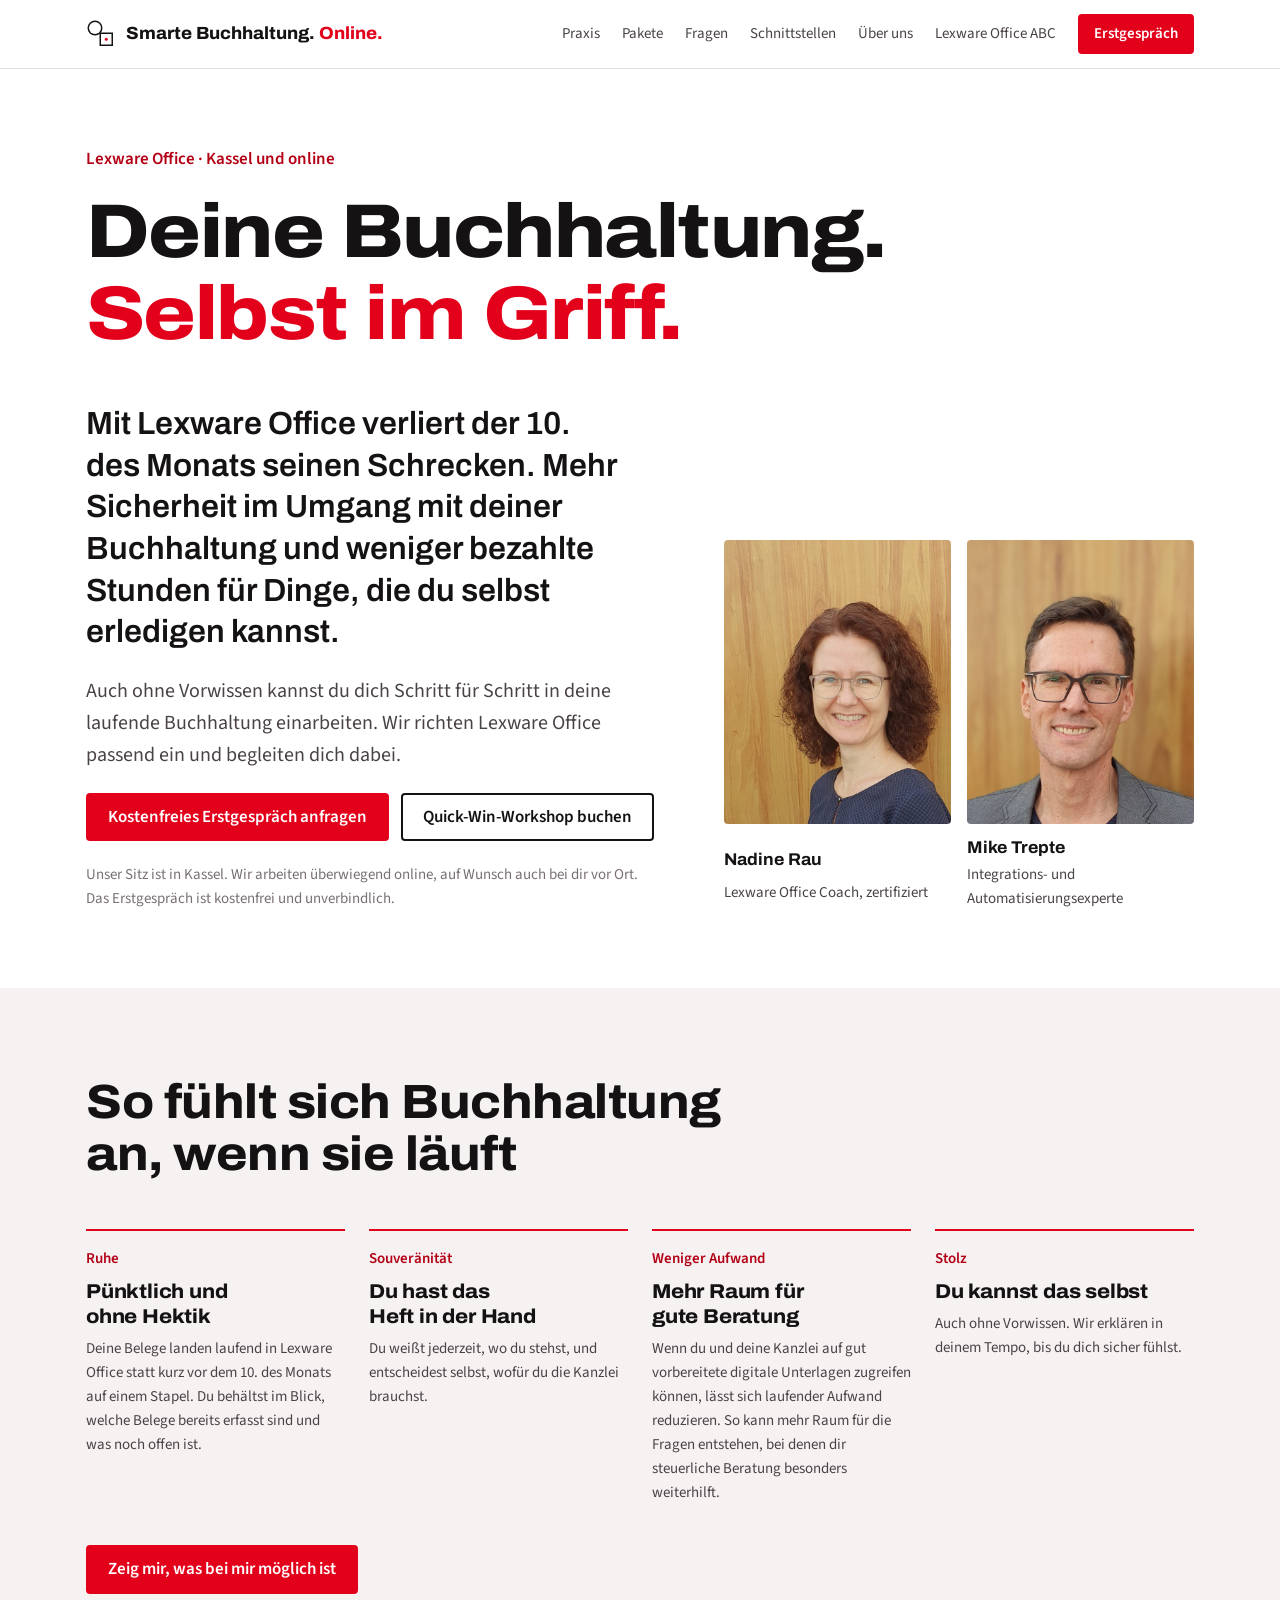
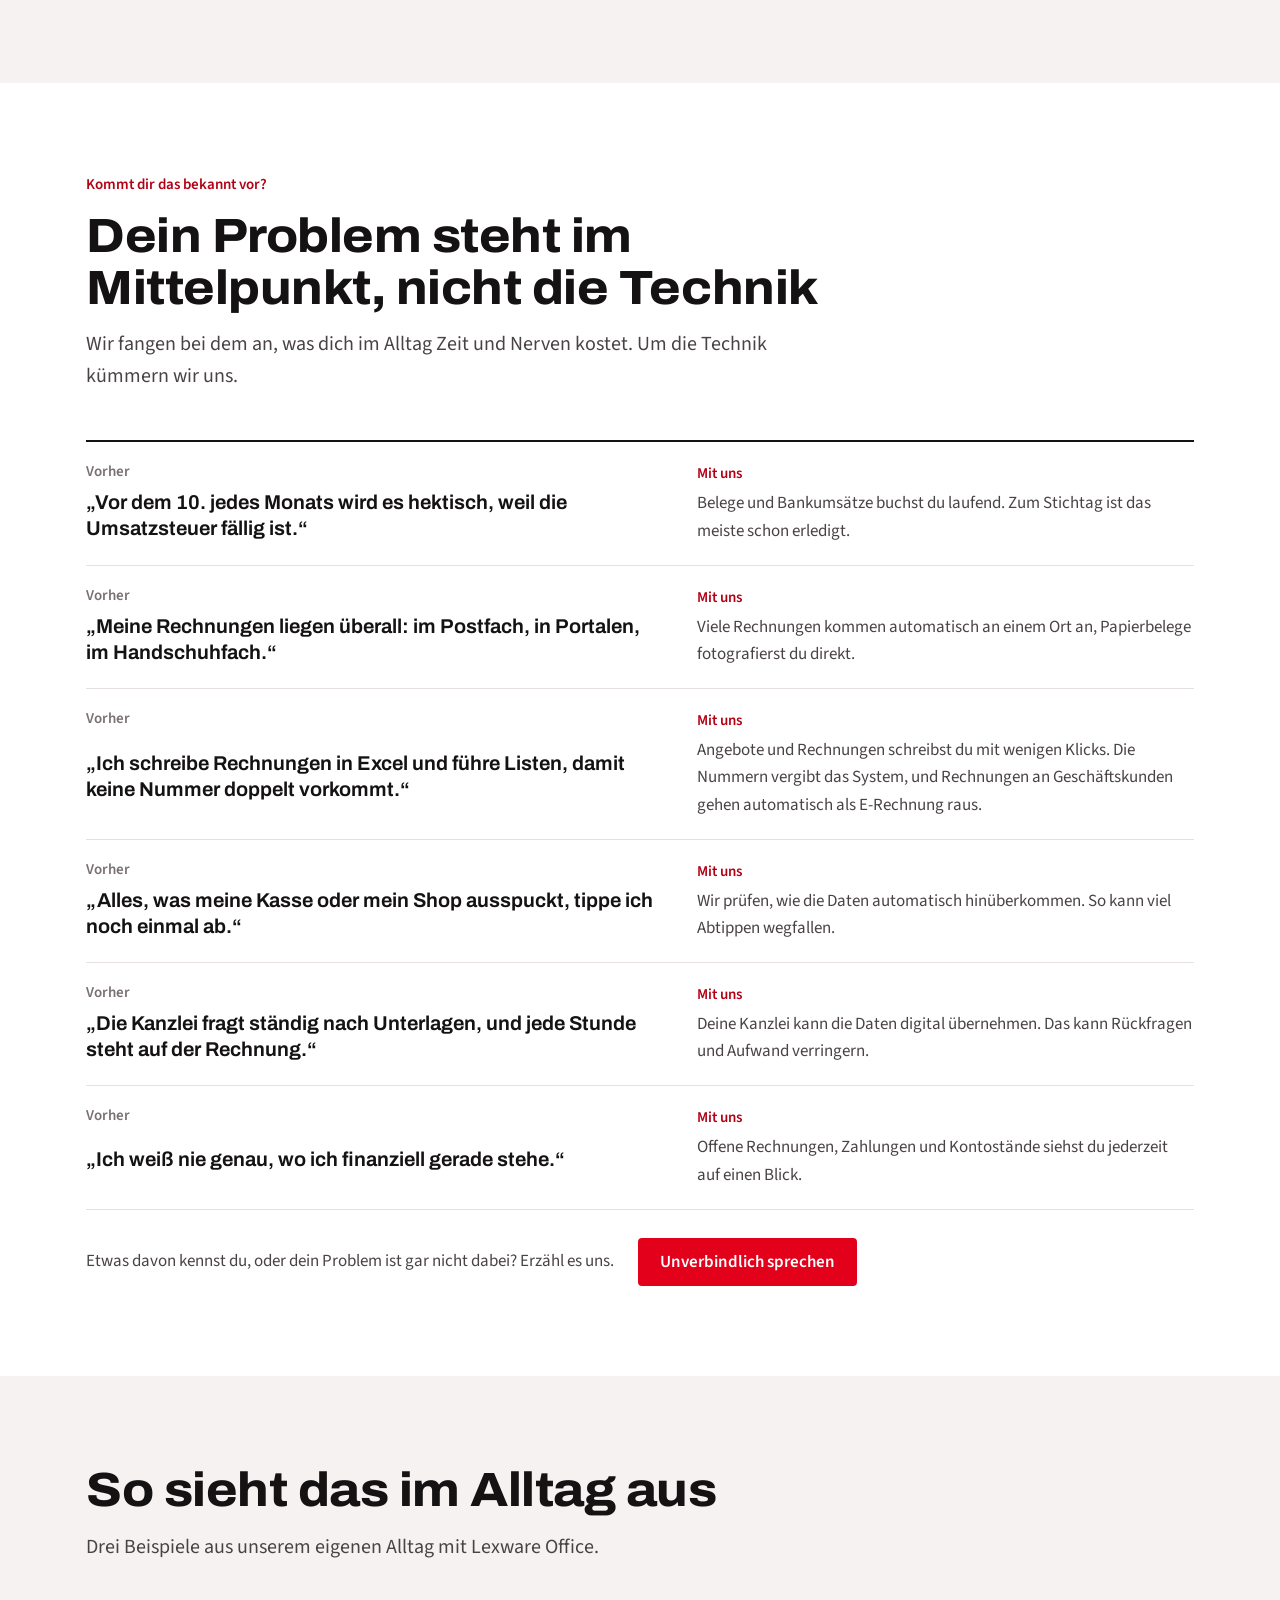
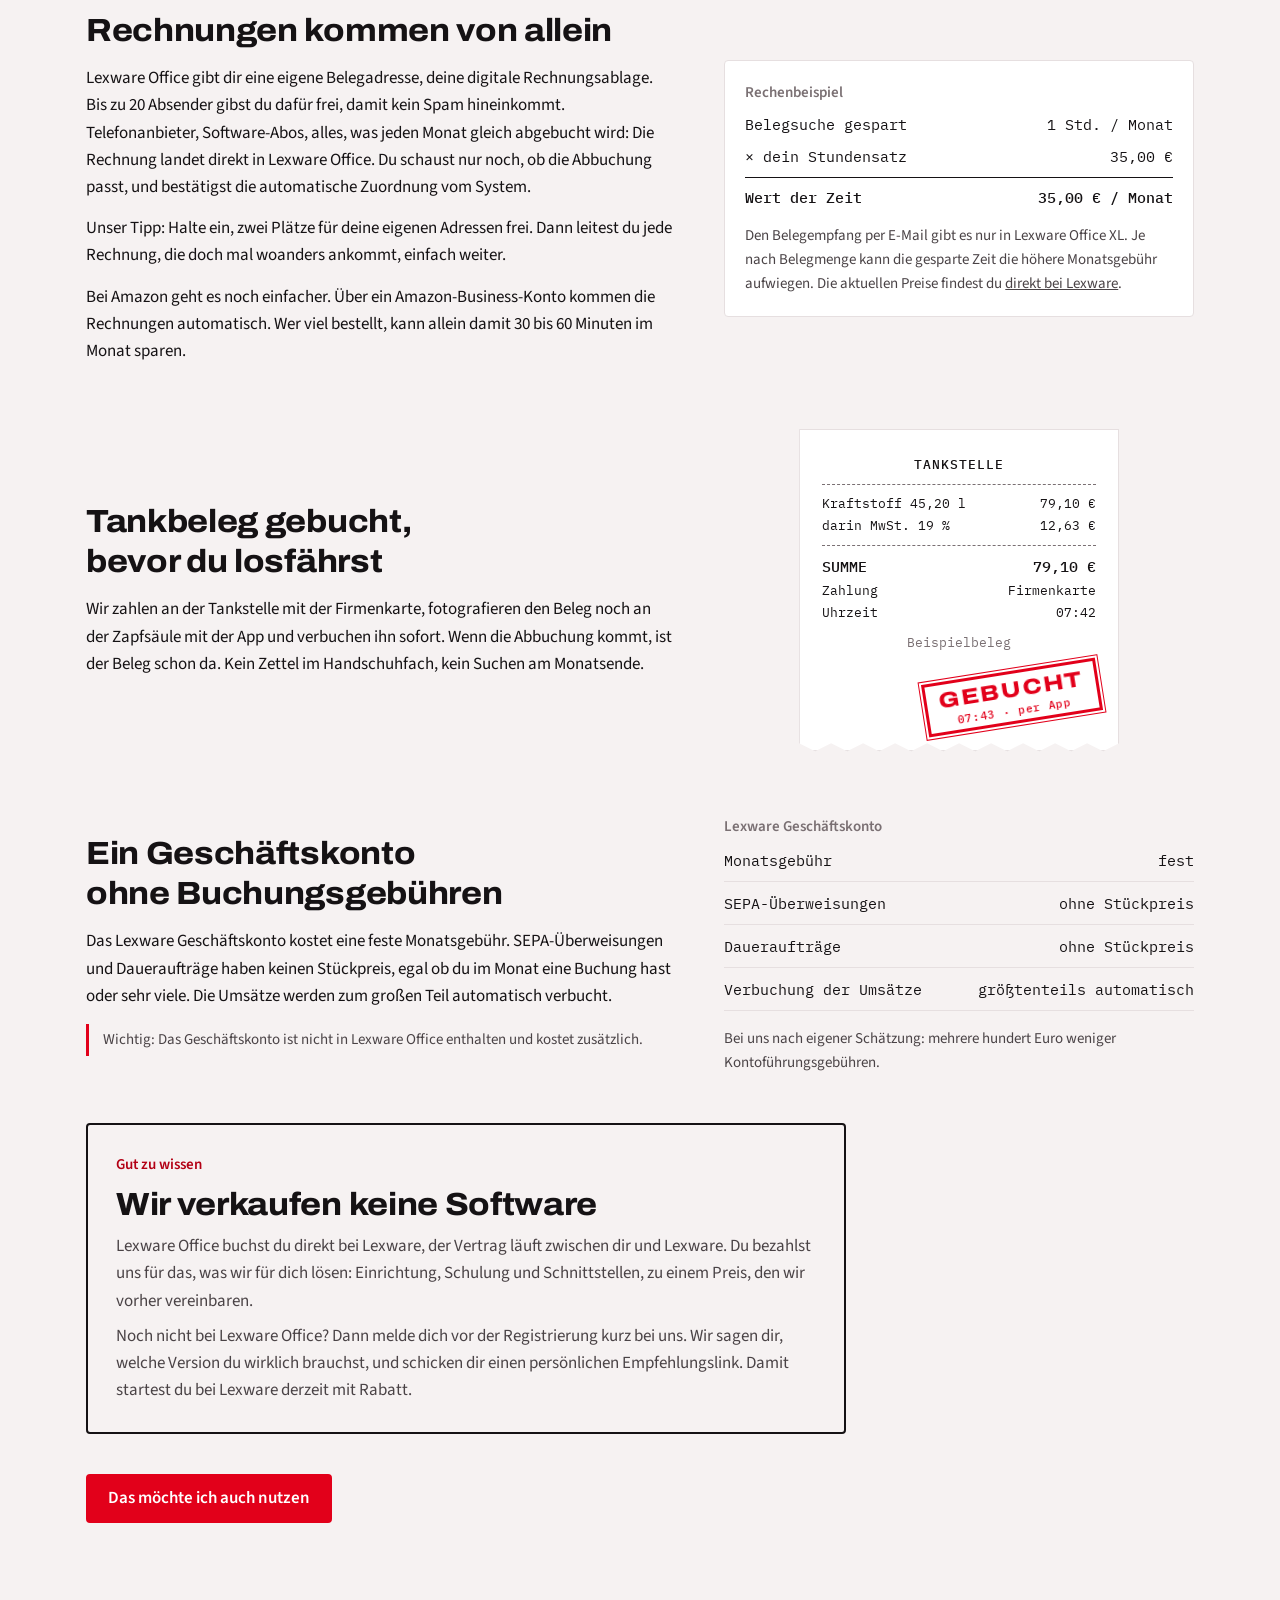
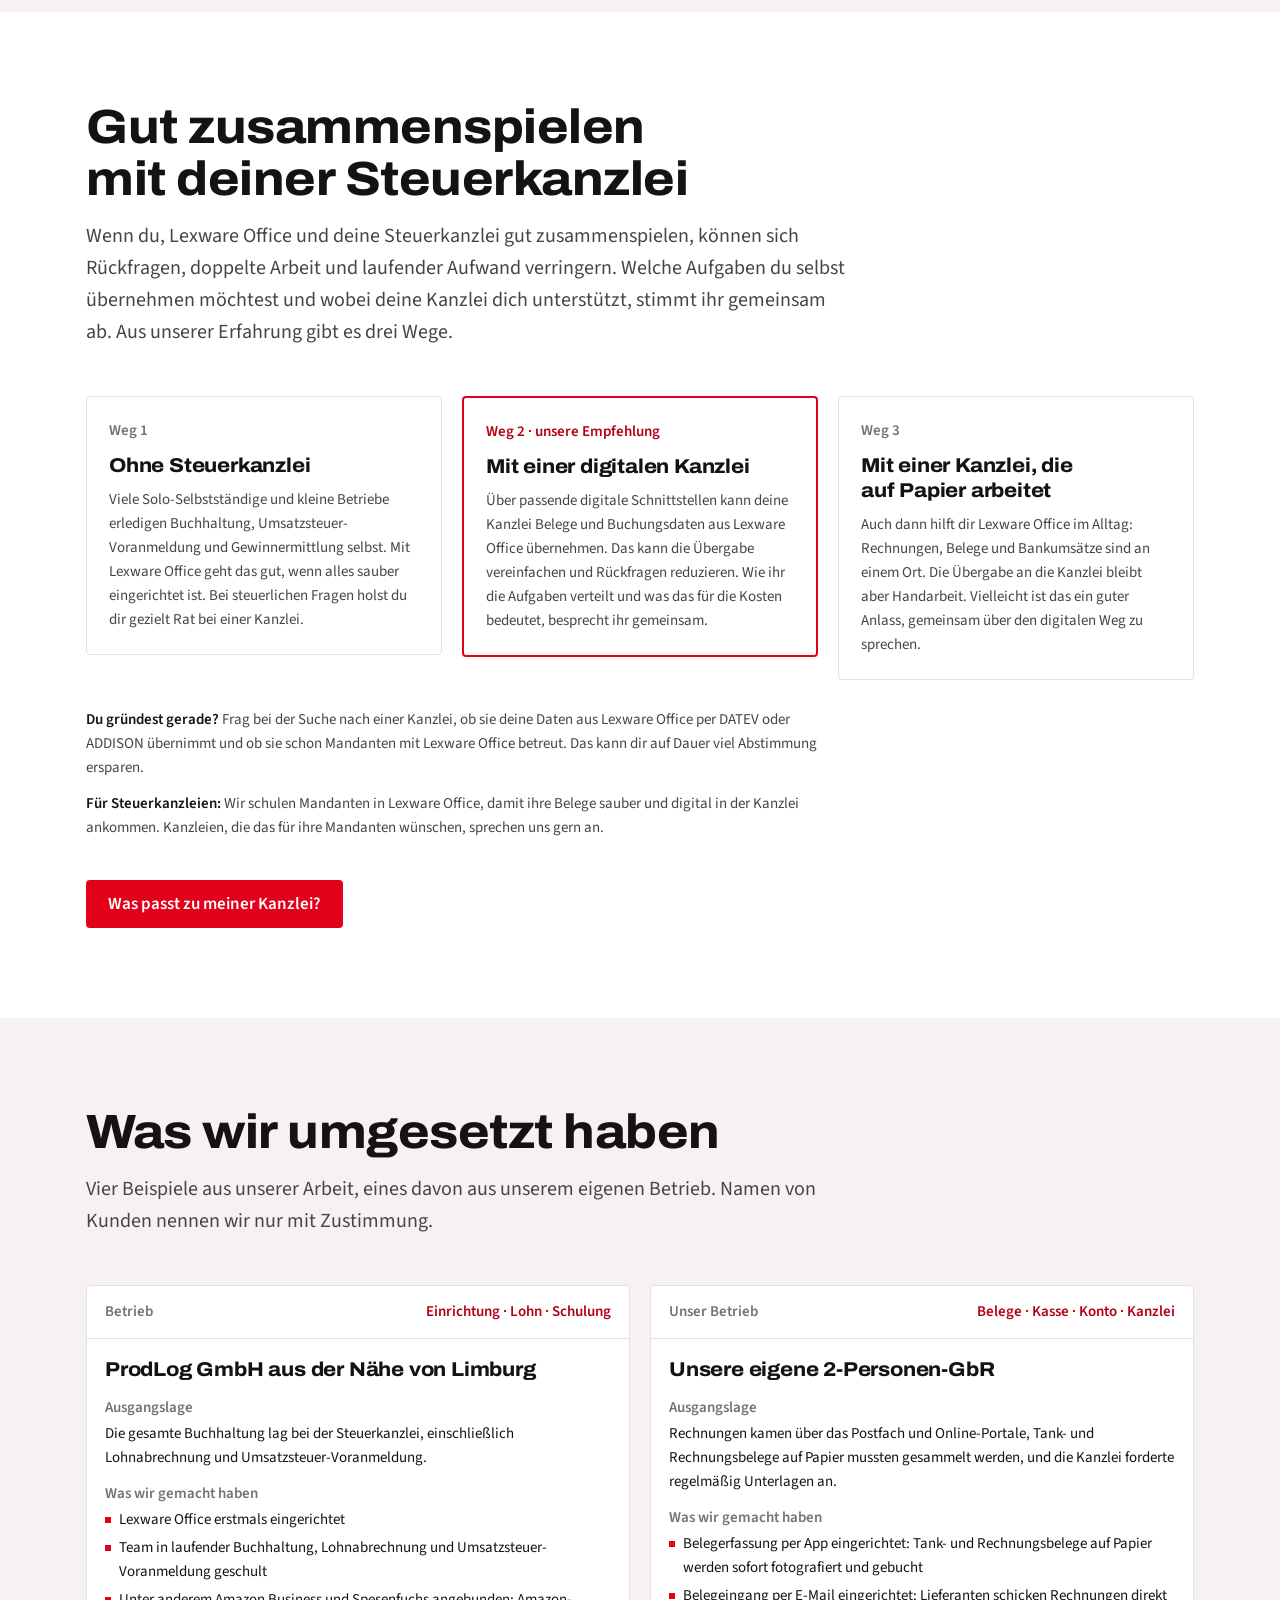
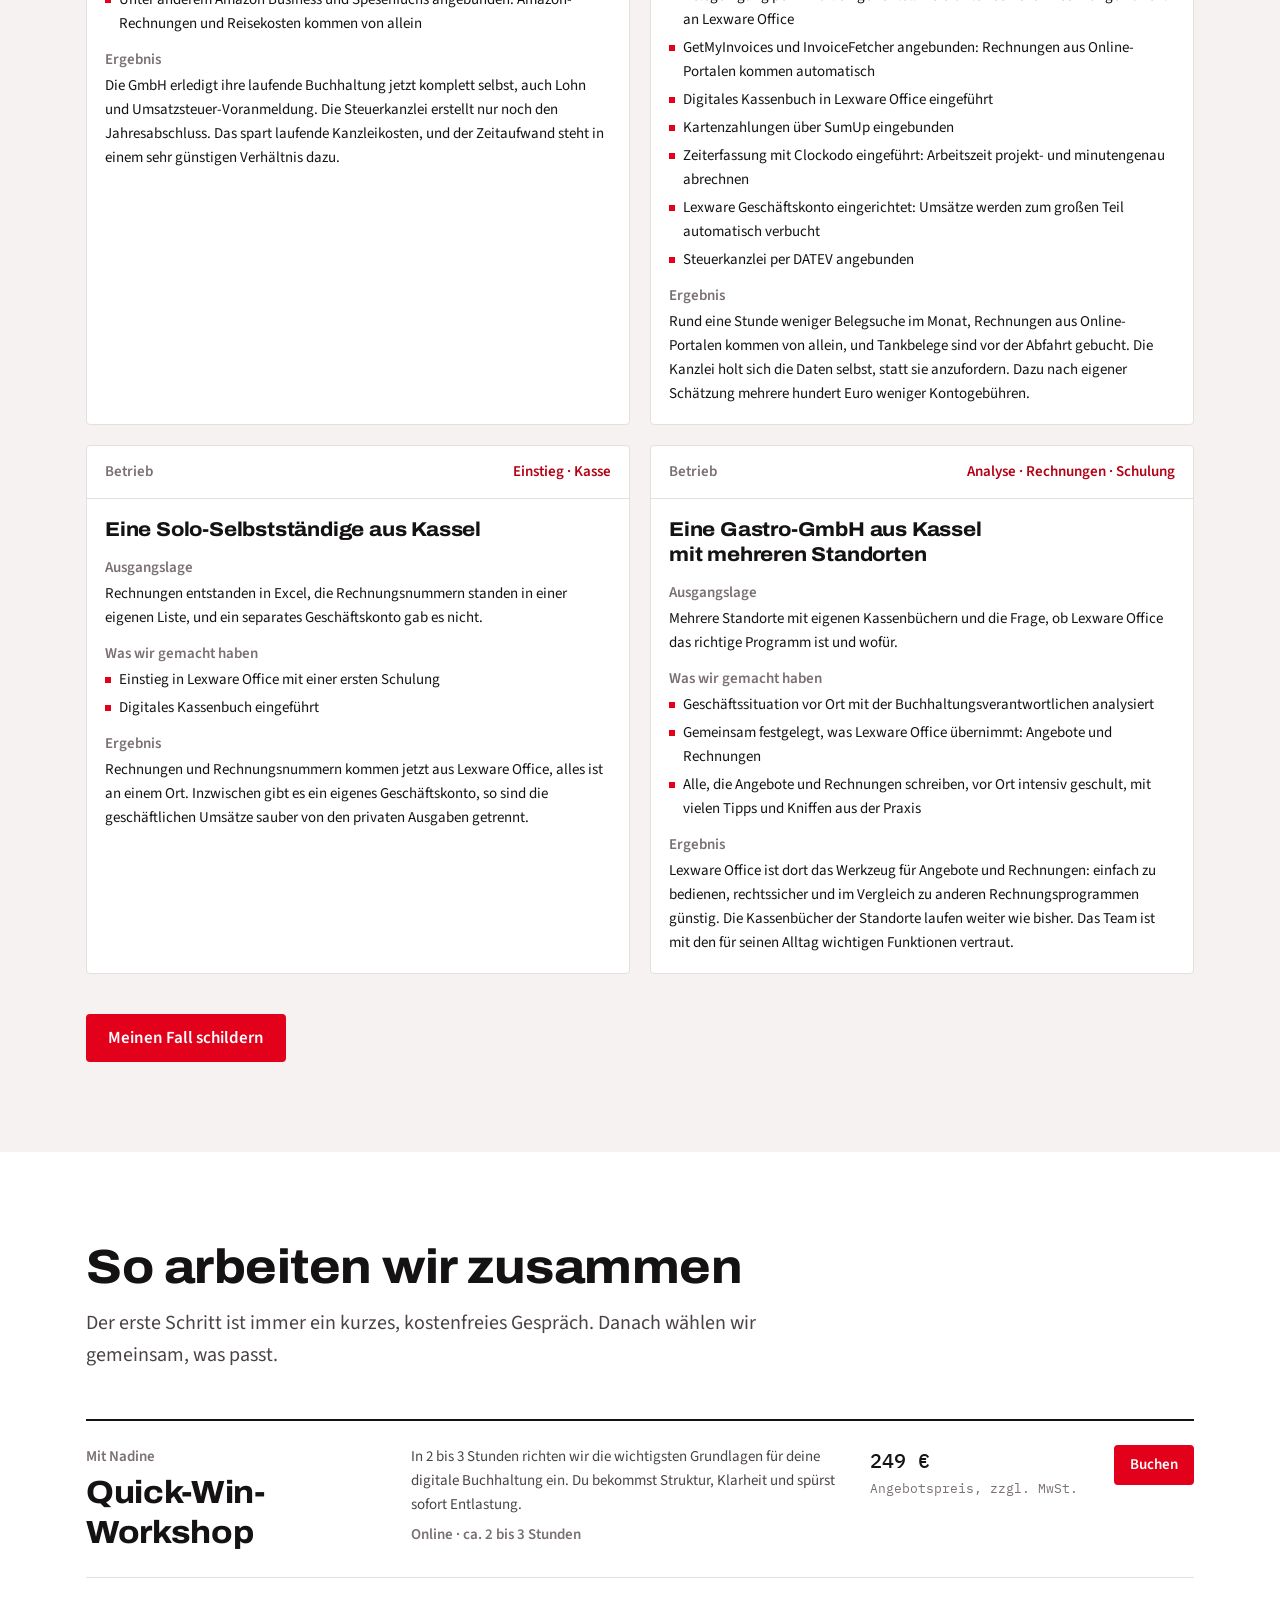
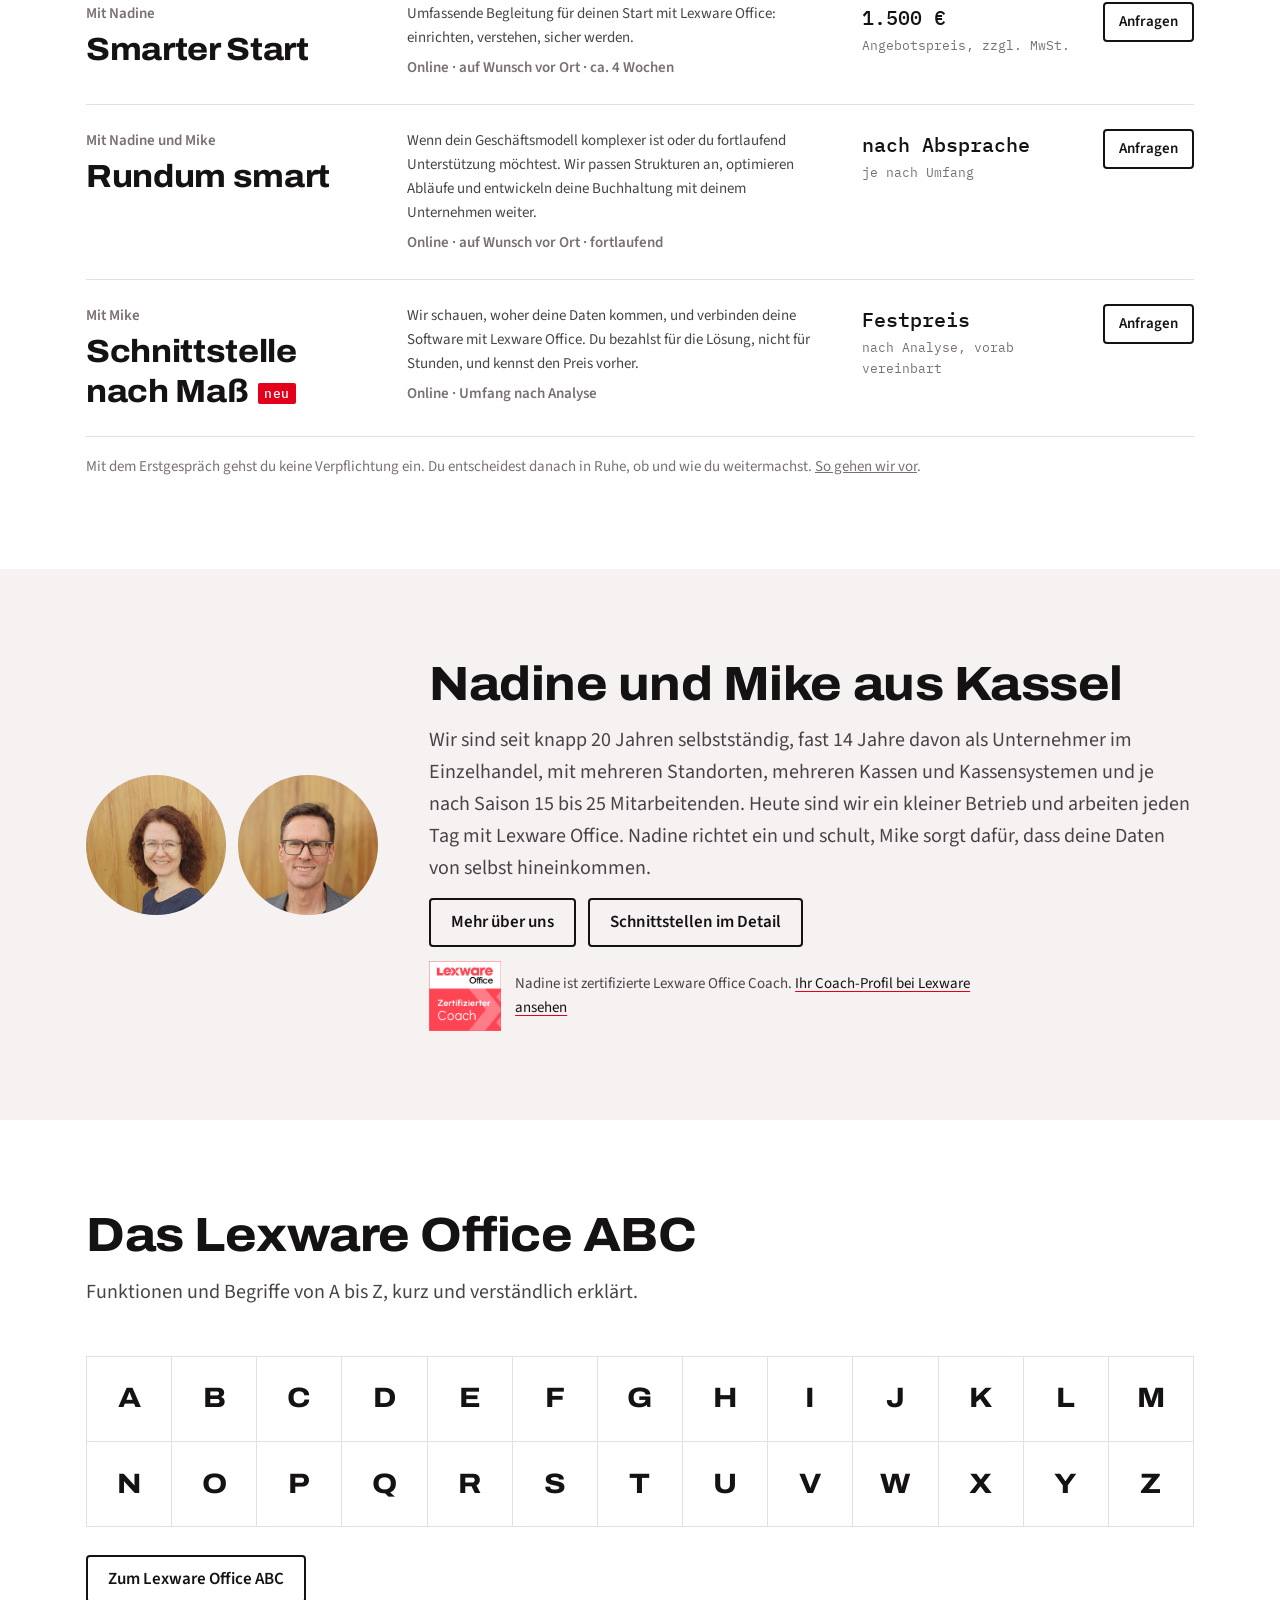
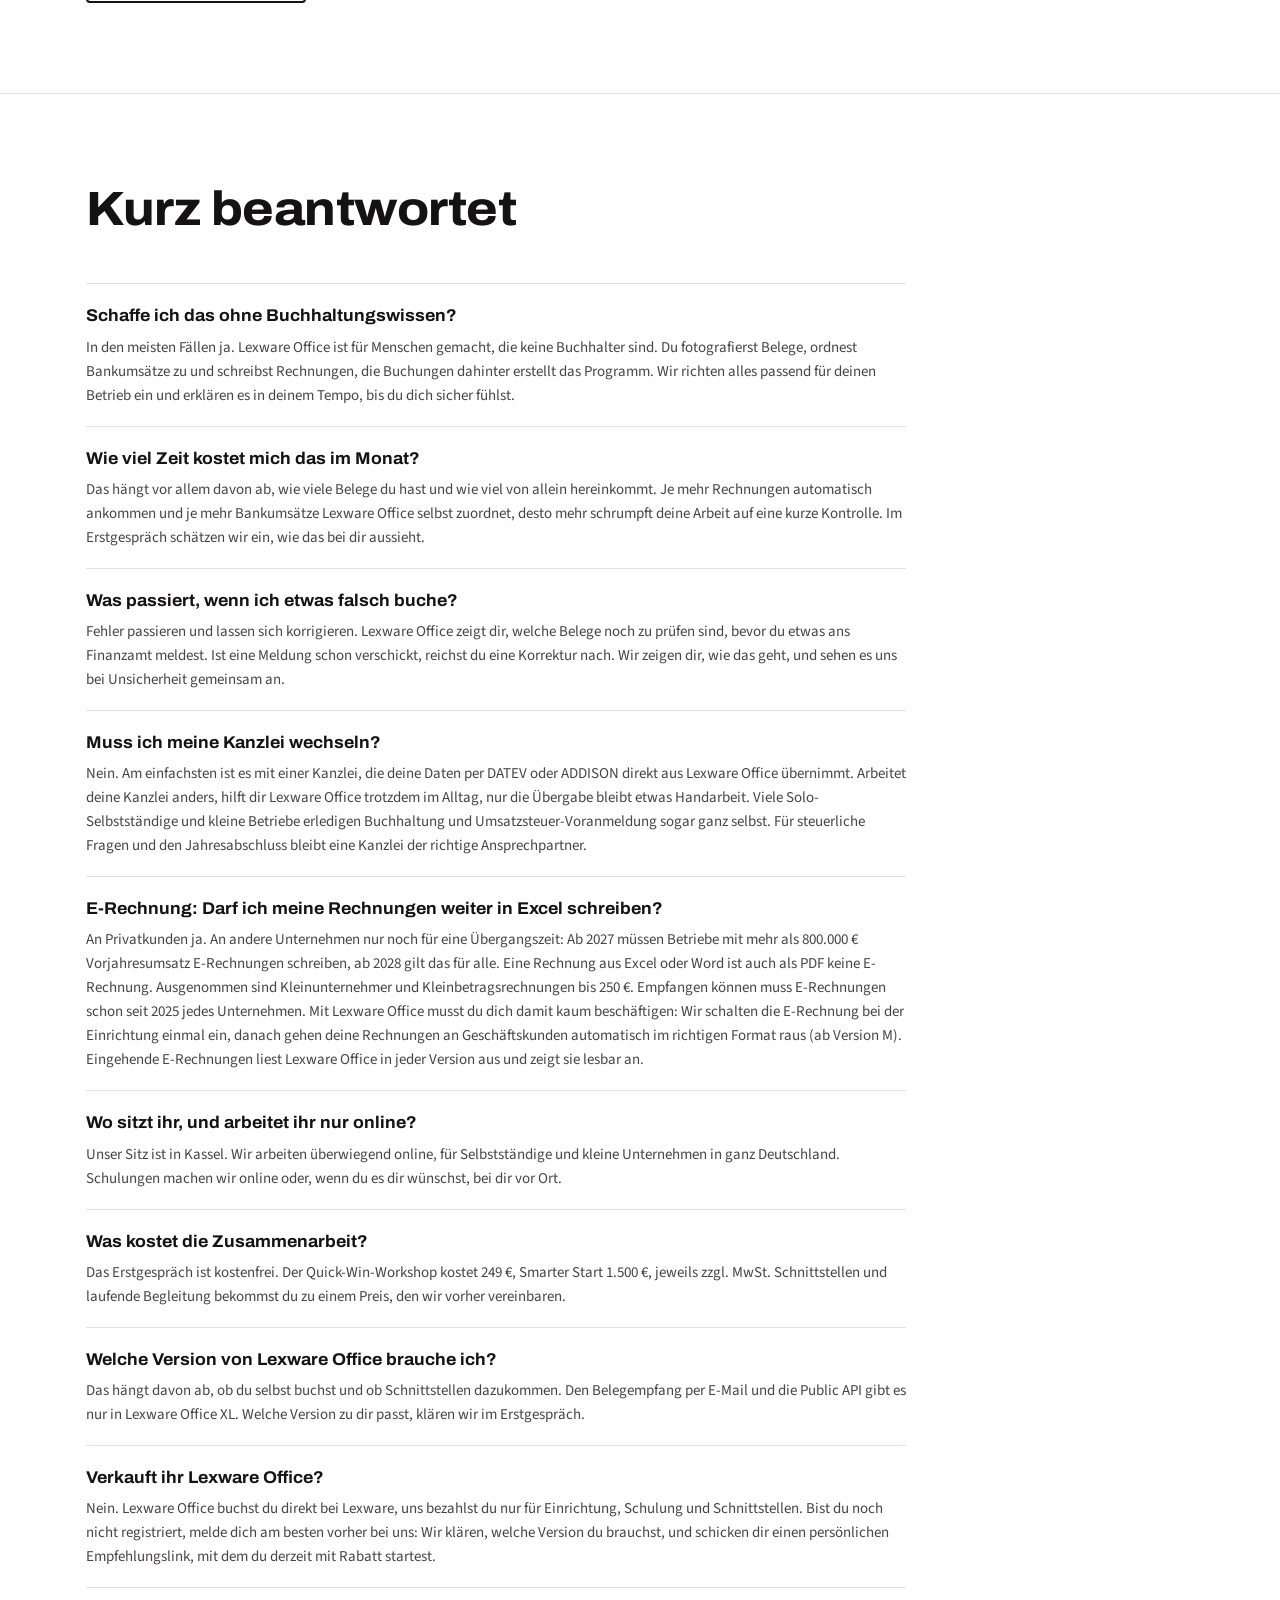
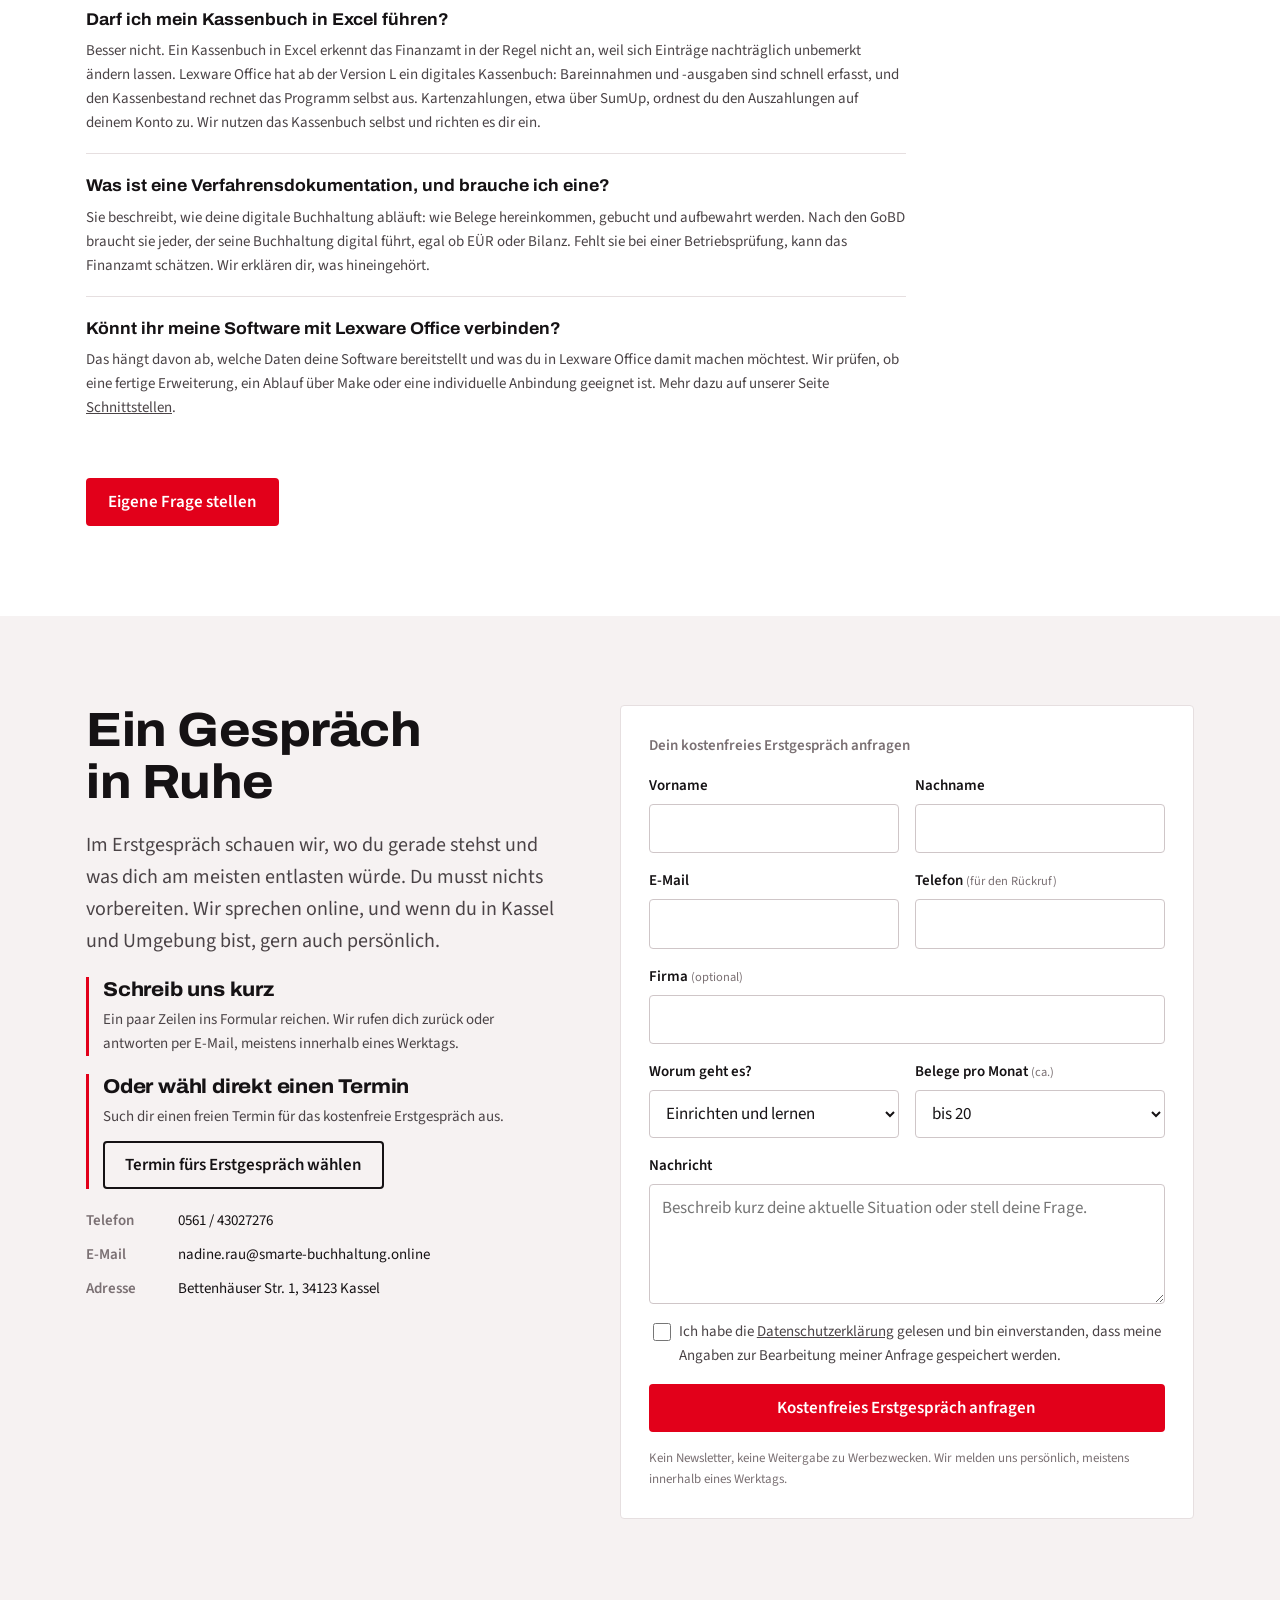
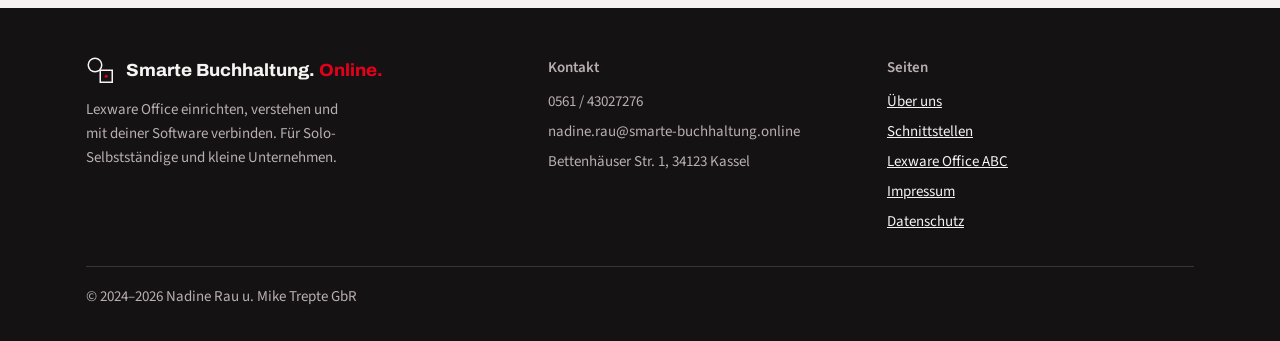
==== index.html @ e1f82466 "Ton sachlicher: Hotel-Laborfall entfernt, Kanzlei positiv, Schnittstellen offener, absolute Aussagen" ====
<!doctype html>
<html lang="de">
<head>
<meta charset="utf-8">
<meta name="viewport" content="width=device-width, initial-scale=1, viewport-fit=cover">
<title>Lexware Office einrichten lassen | Smarte Buchhaltung Kassel</title>
<meta name="claude:viewport-fit-sides" content="cover">
<meta name="description" content="Zertifizierte Lexware Office Coach aus Kassel: Wir richten Lexware Office für dich ein, schulen dich online oder vor Ort und verbinden deine Software. Kostenfreies Erstgespräch.">
<meta name="author" content="Nadine Rau und Mike Trepte">
<link rel="canonical" href="https://smarte-buchhaltung.online/">
<link rel="icon" type="image/svg+xml" href="favicon.svg">
<meta property="og:type" content="website">
<meta property="og:url" content="https://smarte-buchhaltung.online/">
<meta property="og:title" content="Lexware Office einrichten lassen | Smarte Buchhaltung Kassel">
<meta property="og:description" content="Zertifizierte Lexware Office Coach aus Kassel: Wir richten Lexware Office für dich ein, schulen dich online oder vor Ort und verbinden deine Software.">
<meta property="og:locale" content="de_DE">
<link rel="preload" href="fonts/archivo-latin-wdth-normal.woff2" as="font" type="font/woff2" crossorigin>
<link rel="stylesheet" href="css/site.css">
<script type="application/ld+json">
{
  "@context": "https://schema.org",
  "@type": "ProfessionalService",
  "@id": "https://smarte-buchhaltung.online/#business",
  "name": "Smarte Buchhaltung Online",
  "legalName": "Nadine Rau u. Mike Trepte GbR",
  "description": "Einrichtung, Schulung und Schnittstellen für Lexware Office. Für Solo-Selbstständige und kleine Unternehmen. Sitz in Kassel, Arbeit überwiegend online in ganz Deutschland, Schulungen auf Wunsch vor Ort.",
  "url": "https://smarte-buchhaltung.online/",
  "logo": "https://smarte-buchhaltung.online/favicon.svg",
  "image": "https://smarte-buchhaltung.online/img/nadine.jpg",
  "telephone": "+49-561-43027276",
  "email": "nadine.rau@smarte-buchhaltung.online",
  "address": {
    "@type": "PostalAddress",
    "streetAddress": "Bettenhäuser Str. 1",
    "postalCode": "34123",
    "addressLocality": "Kassel",
    "addressRegion": "Hessen",
    "addressCountry": "DE"
  },
  "geo": {
    "@type": "GeoCoordinates",
    "latitude": 51.3127,
    "longitude": 9.4797
  },
  "areaServed": [
    {
      "@type": "City",
      "name": "Kassel"
    },
    {
      "@type": "Country",
      "name": "Deutschland"
    }
  ],
  "availableLanguage": "de",
  "knowsAbout": [
    "Lexware Office",
    "Lexware Office Einrichtung",
    "Lexware Office Schulung",
    "Lexware Public API",
    "make.com",
    "Boost.space",
    "DATEV-Schnittstelle",
    "ADDISON",
    "GoBD",
    "Verfahrensdokumentation",
    "Umsatzsteuer-Voranmeldung",
    "Lohnabrechnung",
    "E-Rechnung",
    "GetMyInvoices",
    "Clockodo",
    "Amazon Business"
  ],
  "founder": [
    {
      "@type": "Person",
      "name": "Nadine Rau",
      "jobTitle": "Lexware Office Coach (zertifiziert)",
      "hasCredential": {
        "@type": "EducationalOccupationalCredential",
        "name": "Zertifizierter Coach für Lexware Office",
        "recognizedBy": { "@type": "Organization", "name": "Lexware", "url": "https://www.lexware.de/" }
      },
      "sameAs": ["https://coaches.lexware.de/coach/nadine-rau/"],
      "image": "https://smarte-buchhaltung.online/img/nadine.jpg"
    },
    {
      "@type": "Person",
      "name": "Mike Trepte",
      "jobTitle": "Integrations- und Automatisierungsexperte",
      "image": "https://smarte-buchhaltung.online/img/mike.jpg"
    }
  ],
  "hasOfferCatalog": {
    "@type": "OfferCatalog",
    "name": "Leistungen rund um Lexware Office",
    "itemListElement": [
      {
        "@type": "Offer",
        "name": "Quick-Win-Workshop",
        "description": "In 2 bis 3 Stunden die wichtigsten Grundlagen in Lexware Office einrichten. Online.",
        "priceSpecification": {
          "@type": "PriceSpecification",
          "price": "249",
          "priceCurrency": "EUR",
          "valueAddedTaxIncluded": false
        }
      },
      {
        "@type": "Offer",
        "name": "Smarter Start",
        "description": "Begleitung beim Start mit Lexware Office, ca. 4 Wochen, online mit begleitender Betreuung, auf Wunsch vor Ort.",
        "priceSpecification": {
          "@type": "PriceSpecification",
          "price": "1500",
          "priceCurrency": "EUR",
          "valueAddedTaxIncluded": false
        }
      },
      {
        "@type": "Offer",
        "name": "Rundum smart",
        "description": "Individuelle, laufende Begleitung für komplexere Geschäftsmodelle."
      },
      {
        "@type": "Offer",
        "name": "Schnittstelle nach Maß",
        "description": "Anbindung eigener Software an Lexware Office über Erweiterungen, make.com oder die Public API. Festpreis nach Analyse."
      }
    ]
  }
}
</script>
<script type="application/ld+json">
{
  "@context": "https://schema.org",
  "@type": "FAQPage",
  "mainEntity": [
    {
      "@type": "Question",
      "name": "Schaffe ich das ohne Buchhaltungswissen?",
      "acceptedAnswer": {
        "@type": "Answer",
        "text": "In den meisten Fällen ja. Lexware Office ist für Menschen gemacht, die keine Buchhalter sind. Du fotografierst Belege, ordnest Bankumsätze zu und schreibst Rechnungen, die Buchungen dahinter erstellt das Programm. Wir richten alles passend für deinen Betrieb ein und erklären es in deinem Tempo, bis du dich sicher fühlst."
      }
    },
    {
      "@type": "Question",
      "name": "Wie viel Zeit kostet mich das im Monat?",
      "acceptedAnswer": {
        "@type": "Answer",
        "text": "Das hängt vor allem davon ab, wie viele Belege du hast und wie viel von allein hereinkommt. Je mehr Rechnungen automatisch ankommen und je mehr Bankumsätze Lexware Office selbst zuordnet, desto mehr schrumpft deine Arbeit auf eine kurze Kontrolle. Im Erstgespräch schätzen wir ein, wie das bei dir aussieht."
      }
    },
    {
      "@type": "Question",
      "name": "Was passiert, wenn ich etwas falsch buche?",
      "acceptedAnswer": {
        "@type": "Answer",
        "text": "Fehler passieren und lassen sich korrigieren. Lexware Office zeigt dir, welche Belege noch zu prüfen sind, bevor du etwas ans Finanzamt meldest. Ist eine Meldung schon verschickt, reichst du eine Korrektur nach. Wir zeigen dir, wie das geht, und sehen es uns bei Unsicherheit gemeinsam an."
      }
    },
    {
      "@type": "Question",
      "name": "Muss ich meine Kanzlei wechseln?",
      "acceptedAnswer": {
        "@type": "Answer",
        "text": "Nein. Am einfachsten ist es mit einer Kanzlei, die deine Daten per DATEV oder ADDISON direkt aus Lexware Office übernimmt. Arbeitet deine Kanzlei anders, hilft dir Lexware Office trotzdem im Alltag, nur die Übergabe bleibt etwas Handarbeit. Viele Solo-Selbstständige und kleine Betriebe erledigen Buchhaltung und Umsatzsteuer-Voranmeldung sogar ganz selbst. Für steuerliche Fragen und den Jahresabschluss bleibt eine Kanzlei der richtige Ansprechpartner."
      }
    },
    {
      "@type": "Question",
      "name": "E-Rechnung: Darf ich meine Rechnungen weiter in Excel schreiben?",
      "acceptedAnswer": {
        "@type": "Answer",
        "text": "An Privatkunden ja. An andere Unternehmen nur noch für eine Übergangszeit: Ab 2027 müssen Betriebe mit mehr als 800.000 € Vorjahresumsatz E-Rechnungen schreiben, ab 2028 gilt das für alle. Eine Rechnung aus Excel oder Word ist auch als PDF keine E-Rechnung. Ausgenommen sind Kleinunternehmer und Kleinbetragsrechnungen bis 250 €. Empfangen können muss E-Rechnungen schon seit 2025 jedes Unternehmen. Mit Lexware Office musst du dich damit kaum beschäftigen: Wir schalten die E-Rechnung bei der Einrichtung einmal ein, danach gehen deine Rechnungen an Geschäftskunden automatisch im richtigen Format raus (ab Version M). Eingehende E-Rechnungen liest Lexware Office in jeder Version aus und zeigt sie lesbar an."
      }
    },
    {
      "@type": "Question",
      "name": "Wo sitzt ihr, und arbeitet ihr nur online?",
      "acceptedAnswer": {
        "@type": "Answer",
        "text": "Unser Sitz ist in Kassel. Wir arbeiten überwiegend online, für Selbstständige und kleine Unternehmen in ganz Deutschland. Schulungen machen wir online oder, wenn du es dir wünschst, bei dir vor Ort."
      }
    },
    {
      "@type": "Question",
      "name": "Was kostet die Zusammenarbeit?",
      "acceptedAnswer": {
        "@type": "Answer",
        "text": "Das Erstgespräch ist kostenfrei. Der Quick-Win-Workshop kostet 249 €, Smarter Start 1.500 €, jeweils zzgl. MwSt. Schnittstellen und laufende Begleitung bekommst du zu einem Preis, den wir vorher vereinbaren."
      }
    },
    {
      "@type": "Question",
      "name": "Welche Version von Lexware Office brauche ich?",
      "acceptedAnswer": {
        "@type": "Answer",
        "text": "Das hängt davon ab, ob du selbst buchst und ob Schnittstellen dazukommen. Den Belegempfang per E-Mail und die Public API gibt es nur in Lexware Office XL. Welche Version zu dir passt, klären wir im Erstgespräch."
      }
    },
    {
      "@type": "Question",
      "name": "Verkauft ihr Lexware Office?",
      "acceptedAnswer": {
        "@type": "Answer",
        "text": "Nein. Lexware Office buchst du direkt bei Lexware, uns bezahlst du nur für Einrichtung, Schulung und Schnittstellen. Bist du noch nicht registriert, melde dich am besten vorher bei uns: Wir klären, welche Version du brauchst, und schicken dir einen persönlichen Empfehlungslink, mit dem du derzeit mit Rabatt startest."
      }
    },
    {
      "@type": "Question",
      "name": "Darf ich mein Kassenbuch in Excel führen?",
      "acceptedAnswer": {
        "@type": "Answer",
        "text": "Besser nicht. Ein Kassenbuch in Excel erkennt das Finanzamt in der Regel nicht an, weil sich Einträge nachträglich unbemerkt ändern lassen. Lexware Office hat ab der Version L ein digitales Kassenbuch: Bareinnahmen und -ausgaben sind schnell erfasst, und den Kassenbestand rechnet das Programm selbst aus. Kartenzahlungen, etwa über SumUp, ordnest du den Auszahlungen auf deinem Konto zu. Wir nutzen das Kassenbuch selbst und richten es dir ein."
      }
    },
    {
      "@type": "Question",
      "name": "Was ist eine Verfahrensdokumentation, und brauche ich eine?",
      "acceptedAnswer": {
        "@type": "Answer",
        "text": "Sie beschreibt, wie deine digitale Buchhaltung abläuft: wie Belege hereinkommen, gebucht und aufbewahrt werden. Nach den GoBD braucht sie jeder, der seine Buchhaltung digital führt, egal ob EÜR oder Bilanz. Fehlt sie bei einer Betriebsprüfung, kann das Finanzamt schätzen. Wir erklären dir, was hineingehört."
      }
    },
    {
      "@type": "Question",
      "name": "Könnt ihr meine Software mit Lexware Office verbinden?",
      "acceptedAnswer": {
        "@type": "Answer",
        "text": "Das hängt davon ab, welche Daten deine Software bereitstellt und was du in Lexware Office damit machen möchtest. Wir prüfen, ob eine fertige Erweiterung, ein Ablauf über Make oder eine individuelle Anbindung geeignet ist. Mehr dazu auf unserer Seite Schnittstellen."
      }
    }
  ]
}
</script>
</head>
<body>

<header class="site-header">
  <div class="wrap">
    <a class="brand" href="./" aria-label="Smarte Buchhaltung Online, zur Startseite">
      <svg viewBox="0 0 100 100" aria-hidden="true"><circle class="logo-ink" cx="30" cy="30" r="25"/><circle class="logo-paper" cx="30" cy="30" r="20"/><rect class="logo-ink" x="45" y="45" width="45" height="45"/><rect class="logo-paper" x="50" y="50" width="35" height="35"/><circle class="logo-red" cx="67.5" cy="67.5" r="5"/></svg>
      <span>Smarte Buchhaltung. <span class="red">Online.</span></span>
    </a>
    <button class="menu-btn" type="button" id="menu-btn" aria-expanded="false" aria-controls="nav">Menü</button>
    <nav class="nav" id="nav" aria-label="Hauptnavigation">
      <a href="#praxis">Praxis</a>
      <a href="#pakete">Pakete</a>
      <a href="#fragen">Fragen</a>
      <a href="schnittstellen.html">Schnittstellen</a>
      <a href="ueber-uns.html">Über uns</a>
      <a href="lexware-abc.html">Lexware Office ABC</a>
      <a class="btn btn--sm" href="#kontakt">Erstgespräch</a>
    </nav>
  </div>
</header>

<main>

  <section class="hero">
    <div class="wrap hero-title">
      <p class="label label--red">Lexware Office · Kassel und online</p>
      <h1>Deine Buchhaltung. <span class="red">Selbst im Griff.</span></h1>
    </div>
    <div class="wrap hero-grid">
      <div class="hero-copy">
        <p class="hero-roles">Mit Lexware Office verliert der 10. des Monats seinen Schrecken. Mehr Sicherheit im Umgang mit deiner Buchhaltung und weniger bezahlte Stunden für Dinge, die du selbst erledigen kannst.</p>
        <p class="lead measure">Auch ohne Vorwissen kannst du dich Schritt für Schritt in deine laufende Buchhaltung einarbeiten. Wir richten Lexware Office passend ein und begleiten dich dabei.</p>
        <div class="btns">
          <a class="btn" href="#kontakt">Kostenfreies Erstgespräch anfragen</a>
          <a class="btn btn--ghost" href="https://nextcloud.managershop.com/index.php/apps/appointments/pub/2cAlBQQqGVMD7tac/form" target="_blank" rel="noopener">Quick-Win-Workshop buchen</a>
        </div>
        <p class="hero-note">Unser Sitz ist in Kassel. Wir arbeiten überwiegend online, auf Wunsch auch bei dir vor Ort. Das Erstgespräch ist kostenfrei und unverbindlich.</p>
      </div>
      <div class="duo">
        <figure class="person">
          <div class="person-photo"><img src="img/nadine.jpg" width="800" height="800" alt="Nadine Rau"></div>
          <figcaption><span class="person-name">Nadine Rau</span><span class="person-role">Lexware Office Coach, zertifiziert</span></figcaption>
        </figure>
        <figure class="person">
          <div class="person-photo"><img src="img/mike.jpg" width="800" height="800" alt="Mike Trepte"></div>
          <figcaption><span class="person-name">Mike Trepte</span><span class="person-role">Integrations- und Automatisierungsexperte</span></figcaption>
        </figure>
      </div>
    </div>
  </section>

  <section class="section section--tint" id="nutzen">
    <div class="wrap">
      <div class="section-head">
        <h2>So fühlt sich Buchhaltung an, wenn sie läuft</h2>
      </div>
      <div class="gains">
        <article class="gain">
          <span class="label label--red">Ruhe</span>
          <h3>Pünktlich und ohne Hektik</h3>
          <p>Deine Belege landen laufend in Lexware Office statt kurz vor dem 10. des Monats auf einem Stapel. Du behältst im Blick, welche Belege bereits erfasst sind und was noch offen ist.</p>
        </article>
        <article class="gain">
          <span class="label label--red">Souveränität</span>
          <h3>Du hast das Heft in der Hand</h3>
          <p>Du weißt jederzeit, wo du stehst, und entscheidest selbst, wofür du die Kanzlei brauchst.</p>
        </article>
        <article class="gain">
          <span class="label label--red">Weniger Aufwand</span>
          <h3>Mehr Raum für gute Beratung</h3>
          <p>Wenn du und deine Kanzlei auf gut vorbereitete digitale Unterlagen zugreifen können, lässt sich laufender Aufwand reduzieren. So kann mehr Raum für die Fragen entstehen, bei denen dir steuerliche Beratung besonders weiterhilft.</p>
        </article>
        <article class="gain">
          <span class="label label--red">Stolz</span>
          <h3>Du kannst das selbst</h3>
          <p>Auch ohne Vorwissen. Wir erklären in deinem Tempo, bis du dich sicher fühlst.</p>
        </article>
      </div>
      <div class="section-cta"><a class="btn" href="#kontakt">Zeig mir, was bei mir möglich ist</a></div>
    </div>
  </section>

  <section class="section" id="probleme">
    <div class="wrap">
      <div class="section-head">
        <p class="label label--red">Kommt dir das bekannt vor?</p>
        <h2>Dein Problem steht im Mittelpunkt, nicht die Technik</h2>
        <p class="lead">Wir fangen bei dem an, was dich im Alltag Zeit und Nerven kostet. Um die Technik kümmern wir uns.</p>
      </div>
      <ul class="problems">
        <li class="problem">
          <p class="problem-before"><span class="label">Vorher</span>„Vor dem 10. jedes Monats wird es hektisch, weil die Umsatzsteuer fällig ist.“</p>
          <p class="problem-after"><span class="label label--red">Mit uns</span>Belege und Bankumsätze buchst du laufend. Zum Stichtag ist das meiste schon erledigt.</p>
        </li>
        <li class="problem">
          <p class="problem-before"><span class="label">Vorher</span>„Meine Rechnungen liegen überall: im Postfach, in Portalen, im Handschuhfach.“</p>
          <p class="problem-after"><span class="label label--red">Mit uns</span>Viele Rechnungen kommen automatisch an einem Ort an, Papierbelege fotografierst du direkt.</p>
        </li>
        <li class="problem">
          <p class="problem-before"><span class="label">Vorher</span>„Ich schreibe Rechnungen in Excel und führe Listen, damit keine Nummer doppelt vorkommt.“</p>
          <p class="problem-after"><span class="label label--red">Mit uns</span>Angebote und Rechnungen schreibst du mit wenigen Klicks. Die Nummern vergibt das System, und Rechnungen an Geschäftskunden gehen automatisch als E-Rechnung raus.</p>
        </li>
        <li class="problem">
          <p class="problem-before"><span class="label">Vorher</span>„Alles, was meine Kasse oder mein Shop ausspuckt, tippe ich noch einmal ab.“</p>
          <p class="problem-after"><span class="label label--red">Mit uns</span>Wir prüfen, wie die Daten automatisch hinüberkommen. So kann viel Abtippen wegfallen.</p>
        </li>
        <li class="problem">
          <p class="problem-before"><span class="label">Vorher</span>„Die Kanzlei fragt ständig nach Unterlagen, und jede Stunde steht auf der Rechnung.“</p>
          <p class="problem-after"><span class="label label--red">Mit uns</span>Deine Kanzlei kann die Daten digital übernehmen. Das kann Rückfragen und Aufwand verringern.</p>
        </li>
        <li class="problem">
          <p class="problem-before"><span class="label">Vorher</span>„Ich weiß nie genau, wo ich finanziell gerade stehe.“</p>
          <p class="problem-after"><span class="label label--red">Mit uns</span>Offene Rechnungen, Zahlungen und Kontostände siehst du jederzeit auf einen Blick.</p>
        </li>
      </ul>
      <div class="problems-cta">
        <p>Etwas davon kennst du, oder dein Problem ist gar nicht dabei? Erzähl es uns.</p>
        <a class="btn" href="#kontakt">Unverbindlich sprechen</a>
      </div>
    </div>
  </section>

  <section class="section section--tint" id="lexware">
    <div class="wrap">
      <div class="section-head">
        <h2>So sieht das im Alltag aus</h2>
        <p class="lead">Drei Beispiele aus unserem eigenen Alltag mit Lexware Office.</p>
      </div>

      <div class="examples">
        <article class="example">
          <div class="example-copy">
            <h3>Rechnungen kommen von allein</h3>
            <p>Lexware Office gibt dir eine eigene Belegadresse, deine digitale Rechnungsablage. Bis zu 20 Absender gibst du dafür frei, damit kein Spam hineinkommt. Telefonanbieter, Software-Abos, alles, was jeden Monat gleich abgebucht wird: Die Rechnung landet direkt in Lexware Office. Du schaust nur noch, ob die Abbuchung passt, und bestätigst die automatische Zuordnung vom System.</p>
            <p>Unser Tipp: Halte ein, zwei Plätze für deine eigenen Adressen frei. Dann leitest du jede Rechnung, die doch mal woanders ankommt, einfach weiter.</p>
            <p>Bei Amazon geht es noch einfacher. Über ein Amazon-Business-Konto kommen die Rechnungen automatisch. Wer viel bestellt, kann allein damit 30 bis 60 Minuten im Monat sparen.</p>
          </div>
          <div class="example-aside">
            <div class="calc" aria-label="Rechenbeispiel">
              <span class="label">Rechenbeispiel</span>
              <div class="calc-row"><span>Belegsuche gespart</span><span>1 Std. / Monat</span></div>
              <div class="calc-row"><span>× dein Stundensatz</span><span>35,00 €</span></div>
              <div class="calc-row calc-row--sum"><span>Wert der Zeit</span><span>35,00 € / Monat</span></div>
              <p class="calc-foot">Den Belegempfang per E-Mail gibt es nur in Lexware Office XL. Je nach Belegmenge kann die gesparte Zeit die höhere Monatsgebühr aufwiegen. Die aktuellen Preise findest du <a href="https://www.lexware.de/preise/" target="_blank" rel="noopener">direkt bei Lexware</a>.</p>
            </div>
          </div>
        </article>

        <article class="example">
          <div class="example-copy">
            <h3>Tankbeleg gebucht, bevor du losfährst</h3>
            <p>Wir zahlen an der Tankstelle mit der Firmenkarte, fotografieren den Beleg noch an der Zapfsäule mit der App und verbuchen ihn sofort. Wenn die Abbuchung kommt, ist der Beleg schon da. Kein Zettel im Handschuhfach, kein Suchen am Monatsende.</p>
          </div>
          <div class="example-aside">
            <div class="receipt" aria-label="Beispielbeleg einer Tankstelle, gestempelt als gebucht">
              <div class="receipt-title">TANKSTELLE</div>
              <div class="receipt-rule"></div>
              <div class="receipt-row"><span>Kraftstoff 45,20 l</span><span>79,10 €</span></div>
              <div class="receipt-row"><span>darin MwSt. 19 %</span><span>12,63 €</span></div>
              <div class="receipt-rule"></div>
              <div class="receipt-row receipt-total"><span>SUMME</span><span>79,10 €</span></div>
              <div class="receipt-row"><span>Zahlung</span><span>Firmenkarte</span></div>
              <div class="receipt-row"><span>Uhrzeit</span><span>07:42</span></div>
              <div class="receipt-sample">Beispielbeleg</div>
              <div class="stamp" aria-hidden="true">GEBUCHT<small>07:43 · per App</small></div>
            </div>
          </div>
        </article>

        <article class="example">
          <div class="example-copy">
            <h3>Ein Geschäftskonto ohne Buchungsgebühren</h3>
            <p>Das Lexware Geschäftskonto kostet eine feste Monatsgebühr. SEPA-Überweisungen und Daueraufträge haben keinen Stückpreis, egal ob du im Monat eine Buchung hast oder sehr viele. Die Umsätze werden zum großen Teil automatisch verbucht.</p>
            <p class="callout">Wichtig: Das Geschäftskonto ist nicht in Lexware Office enthalten und kostet zusätzlich.</p>
          </div>
          <div class="example-aside">
            <div class="prices">
              <span class="label">Lexware Geschäftskonto</span>
              <div class="price-line"><span>Monatsgebühr</span><span>fest</span></div>
              <div class="price-line"><span>SEPA-Überweisungen</span><span>ohne Stückpreis</span></div>
              <div class="price-line"><span>Daueraufträge</span><span>ohne Stückpreis</span></div>
              <div class="price-line"><span>Verbuchung der Umsätze</span><span>größtenteils automatisch</span></div>
              <p class="calc-foot">Bei uns nach eigener Schätzung: mehrere hundert Euro weniger Kontoführungsgebühren.</p>
            </div>
          </div>
        </article>
      </div>

      <aside class="notice">
        <span class="label label--red">Gut zu wissen</span>
        <h3>Wir verkaufen keine Software</h3>
        <p>Lexware Office buchst du direkt bei Lexware, der Vertrag läuft zwischen dir und Lexware. Du bezahlst uns für das, was wir für dich lösen: Einrichtung, Schulung und Schnittstellen, zu einem Preis, den wir vorher vereinbaren.</p>
        <p>Noch nicht bei Lexware Office? Dann melde dich vor der Registrierung kurz bei uns. Wir sagen dir, welche Version du wirklich brauchst, und schicken dir einen persönlichen Empfehlungslink. Damit startest du bei Lexware derzeit mit Rabatt.</p>
      </aside>
      <div class="section-cta"><a class="btn" href="#kontakt">Das möchte ich auch nutzen</a></div>
    </div>
  </section>

  <section class="section" id="steuerbuero">
    <div class="wrap">
      <div class="section-head">
        <h2>Gut zusammenspielen mit deiner Steuerkanzlei</h2>
        <p class="lead">Wenn du, Lexware Office und deine Steuerkanzlei gut zusammenspielen, können sich Rückfragen, doppelte Arbeit und laufender Aufwand verringern. Welche Aufgaben du selbst übernehmen möchtest und wobei deine Kanzlei dich unterstützt, stimmt ihr gemeinsam ab. Aus unserer Erfahrung gibt es drei Wege.</p>
      </div>
      <div class="paths">
        <article class="path">
          <span class="label">Weg 1</span>
          <h3>Ohne Steuerkanzlei</h3>
          <p>Viele Solo-Selbstständige und kleine Betriebe erledigen Buchhaltung, Umsatzsteuer-Voranmeldung und Gewinnermittlung selbst. Mit Lexware Office geht das gut, wenn alles sauber eingerichtet ist. Bei steuerlichen Fragen holst du dir gezielt Rat bei einer Kanzlei.</p>
        </article>
        <article class="path path--best">
          <span class="label label--red">Weg 2 · unsere Empfehlung</span>
          <h3>Mit einer digitalen Kanzlei</h3>
          <p>Über passende digitale Schnittstellen kann deine Kanzlei Belege und Buchungsdaten aus Lexware Office übernehmen. Das kann die Übergabe vereinfachen und Rückfragen reduzieren. Wie ihr die Aufgaben verteilt und was das für die Kosten bedeutet, besprecht ihr gemeinsam.</p>
        </article>
        <article class="path">
          <span class="label">Weg 3</span>
          <h3>Mit einer Kanzlei, die auf Papier arbeitet</h3>
          <p>Auch dann hilft dir Lexware Office im Alltag: Rechnungen, Belege und Bankumsätze sind an einem Ort. Die Übergabe an die Kanzlei bleibt aber Handarbeit. Vielleicht ist das ein guter Anlass, gemeinsam über den digitalen Weg zu sprechen.</p>
        </article>
      </div>
      <div class="tips">
        <p><strong>Du gründest gerade?</strong> Frag bei der Suche nach einer Kanzlei, ob sie deine Daten aus Lexware Office per DATEV oder ADDISON übernimmt und ob sie schon Mandanten mit Lexware Office betreut. Das kann dir auf Dauer viel Abstimmung ersparen.</p>
        <p><strong>Für Steuerkanzleien:</strong> Wir schulen Mandanten in Lexware Office, damit ihre Belege sauber und digital in der Kanzlei ankommen. Kanzleien, die das für ihre Mandanten wünschen, sprechen uns gern an.</p>
      </div>
      <div class="section-cta"><a class="btn" href="#kontakt">Was passt zu meiner Kanzlei?</a></div>
    </div>
  </section>

  <section class="section section--tint" id="praxis">
    <div class="wrap">
      <div class="section-head">
        <h2>Was wir umgesetzt haben</h2>
        <p class="lead">Vier Beispiele aus unserer Arbeit, eines davon aus unserem eigenen Betrieb. Namen von Kunden nennen wir nur mit Zustimmung.</p>
      </div>
      <div class="cases">
        <article class="case">
          <div class="case-head"><span class="label">Betrieb</span><span class="label label--red">Einrichtung · Lohn · Schulung</span></div>
          <div class="case-body">
            <h3>ProdLog GmbH aus der Nähe von Limburg</h3>
            <dl>
              <div><dt>Ausgangslage</dt><dd>Die gesamte Buchhaltung lag bei der Steuerkanzlei, einschließlich Lohnabrechnung und Umsatzsteuer-Voranmeldung.</dd></div>
              <div><dt>Was wir gemacht haben</dt><dd>
                <ul>
                  <li>Lexware Office erstmals eingerichtet</li>
                  <li>Team in laufender Buchhaltung, Lohnabrechnung und Umsatzsteuer-Voranmeldung geschult</li>
                  <li>Unter anderem Amazon Business und Spesenfuchs angebunden: Amazon-Rechnungen und Reisekosten kommen von allein</li>
                </ul>
              </dd></div>
              <div><dt>Ergebnis</dt><dd>Die GmbH erledigt ihre laufende Buchhaltung jetzt komplett selbst, auch Lohn und Umsatzsteuer-Voranmeldung. Die Steuerkanzlei erstellt nur noch den Jahresabschluss. Das spart laufende Kanzleikosten, und der Zeitaufwand steht in einem sehr günstigen Verhältnis dazu.</dd></div>
            </dl>
          </div>
        </article>
        <article class="case">
          <div class="case-head"><span class="label">Unser Betrieb</span><span class="label label--red">Belege · Kasse · Konto · Kanzlei</span></div>
          <div class="case-body">
            <h3>Unsere eigene 2-Personen-GbR</h3>
            <dl>
              <div><dt>Ausgangslage</dt><dd>Rechnungen kamen über das Postfach und Online-Portale, Tank- und Rechnungsbelege auf Papier mussten gesammelt werden, und die Kanzlei forderte regelmäßig Unterlagen an.</dd></div>
              <div><dt>Was wir gemacht haben</dt><dd>
                <ul>
                  <li>Belegerfassung per App eingerichtet: Tank- und Rechnungsbelege auf Papier werden sofort fotografiert und gebucht</li>
                  <li>Belegeingang per E-Mail eingerichtet: Lieferanten schicken Rechnungen direkt an Lexware Office</li>
                  <li>GetMyInvoices und InvoiceFetcher angebunden: Rechnungen aus Online-Portalen kommen automatisch</li>
                  <li>Digitales Kassenbuch in Lexware Office eingeführt</li>
                  <li>Kartenzahlungen über SumUp eingebunden</li>
                  <li>Zeiterfassung mit Clockodo eingeführt: Arbeitszeit projekt- und minutengenau abrechnen</li>
                  <li>Lexware Geschäftskonto eingerichtet: Umsätze werden zum großen Teil automatisch verbucht</li>
                  <li>Steuerkanzlei per DATEV angebunden</li>
                </ul>
              </dd></div>
              <div><dt>Ergebnis</dt><dd>Rund eine Stunde weniger Belegsuche im Monat, Rechnungen aus Online-Portalen kommen von allein, und Tankbelege sind vor der Abfahrt gebucht. Die Kanzlei holt sich die Daten selbst, statt sie anzufordern. Dazu nach eigener Schätzung mehrere hundert Euro weniger Kontogebühren.</dd></div>
            </dl>
          </div>
        </article>
        <article class="case">
          <div class="case-head"><span class="label">Betrieb</span><span class="label label--red">Einstieg · Kasse</span></div>
          <div class="case-body">
            <h3>Eine Solo-Selbstständige aus Kassel</h3>
            <dl>
              <div><dt>Ausgangslage</dt><dd>Rechnungen entstanden in Excel, die Rechnungsnummern standen in einer eigenen Liste, und ein separates Geschäftskonto gab es nicht.</dd></div>
              <div><dt>Was wir gemacht haben</dt><dd>
                <ul>
                  <li>Einstieg in Lexware Office mit einer ersten Schulung</li>
                  <li>Digitales Kassenbuch eingeführt</li>
                </ul>
              </dd></div>
              <div><dt>Ergebnis</dt><dd>Rechnungen und Rechnungsnummern kommen jetzt aus Lexware Office, alles ist an einem Ort. Inzwischen gibt es ein eigenes Geschäftskonto, so sind die geschäftlichen Umsätze sauber von den privaten Ausgaben getrennt.</dd></div>
            </dl>
          </div>
        </article>
        <article class="case">
          <div class="case-head"><span class="label">Betrieb</span><span class="label label--red">Analyse · Rechnungen · Schulung</span></div>
          <div class="case-body">
            <h3>Eine Gastro-GmbH aus Kassel mit mehreren Standorten</h3>
            <dl>
              <div><dt>Ausgangslage</dt><dd>Mehrere Standorte mit eigenen Kassenbüchern und die Frage, ob Lexware Office das richtige Programm ist und wofür.</dd></div>
              <div><dt>Was wir gemacht haben</dt><dd>
                <ul>
                  <li>Geschäftssituation vor Ort mit der Buchhaltungsverantwortlichen analysiert</li>
                  <li>Gemeinsam festgelegt, was Lexware Office übernimmt: Angebote und Rechnungen</li>
                  <li>Alle, die Angebote und Rechnungen schreiben, vor Ort intensiv geschult, mit vielen Tipps und Kniffen aus der Praxis</li>
                </ul>
              </dd></div>
              <div><dt>Ergebnis</dt><dd>Lexware Office ist dort das Werkzeug für Angebote und Rechnungen: einfach zu bedienen, rechtssicher und im Vergleich zu anderen Rechnungsprogrammen günstig. Die Kassenbücher der Standorte laufen weiter wie bisher. Das Team ist mit den für seinen Alltag wichtigen Funktionen vertraut.</dd></div>
            </dl>
          </div>
        </article>
      </div>
      <div class="section-cta"><a class="btn" href="#kontakt">Meinen Fall schildern</a></div>
    </div>
  </section>

  <section class="section" id="pakete">
    <div class="wrap">
      <div class="section-head">
        <h2>So arbeiten wir zusammen</h2>
        <p class="lead">Der erste Schritt ist immer ein kurzes, kostenfreies Gespräch. Danach wählen wir gemeinsam, was passt.</p>
      </div>
      <div class="packages">
        <article class="package">
          <div class="package-name"><span class="label">Mit Nadine</span><h3>Quick-Win-Workshop</h3></div>
          <div class="package-desc">
            <p>In 2 bis 3 Stunden richten wir die wichtigsten Grundlagen für deine digitale Buchhaltung ein. Du bekommst Struktur, Klarheit und spürst sofort Entlastung.</p>
            <p class="label">Online · ca. 2 bis 3 Stunden</p>
          </div>
          <div class="package-price"><strong>249 €</strong><span>Angebotspreis, zzgl. MwSt.</span></div>
          <a class="btn btn--sm" href="https://nextcloud.managershop.com/index.php/apps/appointments/pub/2cAlBQQqGVMD7tac/form" target="_blank" rel="noopener">Buchen</a>
        </article>
        <article class="package">
          <div class="package-name"><span class="label">Mit Nadine</span><h3>Smarter Start</h3></div>
          <div class="package-desc">
            <p>Umfassende Begleitung für deinen Start mit Lexware Office: einrichten, verstehen, sicher werden.</p>
            <p class="label">Online · auf Wunsch vor Ort · ca. 4 Wochen</p>
          </div>
          <div class="package-price"><strong>1.500 €</strong><span>Angebotspreis, zzgl. MwSt.</span></div>
          <a class="btn btn--sm btn--ghost" href="#kontakt">Anfragen</a>
        </article>
        <article class="package">
          <div class="package-name"><span class="label">Mit Nadine und Mike</span><h3>Rundum smart</h3></div>
          <div class="package-desc">
            <p>Wenn dein Geschäftsmodell komplexer ist oder du fortlaufend Unterstützung möchtest. Wir passen Strukturen an, optimieren Abläufe und entwickeln deine Buchhaltung mit deinem Unternehmen weiter.</p>
            <p class="label">Online · auf Wunsch vor Ort · fortlaufend</p>
          </div>
          <div class="package-price"><strong>nach Absprache</strong><span>je nach Umfang</span></div>
          <a class="btn btn--sm btn--ghost" href="#kontakt">Anfragen</a>
        </article>
        <article class="package package--new">
          <div class="package-name"><span class="label">Mit Mike</span><h3>Schnittstelle nach Maß</h3></div>
          <div class="package-desc">
            <p>Wir schauen, woher deine Daten kommen, und verbinden deine Software mit Lexware Office. Du bezahlst für die Lösung, nicht für Stunden, und kennst den Preis vorher.</p>
            <p class="label">Online · Umfang nach Analyse</p>
          </div>
          <div class="package-price"><strong>Festpreis</strong><span>nach Analyse, vorab vereinbart</span></div>
          <a class="btn btn--sm btn--ghost" href="#kontakt">Anfragen</a>
        </article>
      </div>
      <p class="packages-note">Mit dem Erstgespräch gehst du keine Verpflichtung ein. Du entscheidest danach in Ruhe, ob und wie du weitermachst. <a href="ueber-uns.html#vorgehen">So gehen wir vor</a>.</p>
    </div>
  </section>

  <section class="section section--tint" id="team">
    <div class="wrap team">
      <div class="team-photos">
        <img src="img/nadine.jpg" width="120" height="120" alt="Nadine Rau">
        <img src="img/mike.jpg" width="120" height="120" alt="Mike Trepte">
      </div>
      <div class="team-copy">
        <h2>Nadine und Mike aus Kassel</h2>
        <p class="lead">Wir sind seit knapp 20 Jahren selbstständig, fast 14 Jahre davon als Unternehmer im Einzelhandel, mit mehreren Standorten, mehreren Kassen und Kassensystemen und je nach Saison 15 bis 25 Mitarbeitenden. Heute sind wir ein kleiner Betrieb und arbeiten jeden Tag mit Lexware Office. Nadine richtet ein und schult, Mike sorgt dafür, dass deine Daten von selbst hineinkommen.</p>
        <div class="btns">
          <a class="btn btn--ghost" href="ueber-uns.html">Mehr über uns</a>
          <a class="btn btn--ghost" href="schnittstellen.html">Schnittstellen im Detail</a>
        </div>
        <a class="seal" href="https://coaches.lexware.de/coach/nadine-rau/" target="_blank" rel="noopener">
          <img src="img/lexware-office-coach.png" width="355" height="345" alt="Lexware Office: Zertifizierter Coach">
          <span>Nadine ist zertifizierte Lexware Office Coach. <span class="seal-link">Ihr Coach-Profil bei Lexware ansehen</span></span>
        </a>
      </div>
    </div>
  </section>

  <section class="section" id="abc">
    <div class="wrap">
      <div class="section-head">
        <h2>Das Lexware Office ABC</h2>
        <p class="lead">Funktionen und Begriffe von A bis Z, kurz und verständlich erklärt.</p>
      </div>
      <nav class="abc-strip" aria-label="Lexware Office ABC nach Buchstaben">
        <a href="lexware-abc.html#a">A</a><a href="lexware-abc.html#b">B</a><a href="lexware-abc.html#c">C</a><a href="lexware-abc.html#d">D</a><a href="lexware-abc.html#e">E</a><a href="lexware-abc.html#f">F</a><a href="lexware-abc.html#g">G</a><a href="lexware-abc.html#h">H</a><a href="lexware-abc.html#i">I</a><a href="lexware-abc.html#j">J</a><a href="lexware-abc.html#k">K</a><a href="lexware-abc.html#l">L</a><a href="lexware-abc.html#m">M</a><a href="lexware-abc.html#n">N</a><a href="lexware-abc.html#o">O</a><a href="lexware-abc.html#p">P</a><a href="lexware-abc.html#q">Q</a><a href="lexware-abc.html#r">R</a><a href="lexware-abc.html#s">S</a><a href="lexware-abc.html#t">T</a><a href="lexware-abc.html#u">U</a><a href="lexware-abc.html#v">V</a><a href="lexware-abc.html#w">W</a><a href="lexware-abc.html#x">X</a><a href="lexware-abc.html#y">Y</a><a href="lexware-abc.html#z">Z</a>
      </nav>
      <a class="btn btn--ghost" href="lexware-abc.html">Zum Lexware Office ABC</a>
    </div>
  </section>

  <section class="section section--line" id="fragen">
    <div class="wrap">
      <div class="section-head">
        <h2>Kurz beantwortet</h2>
      </div>
      <dl class="faq">
        <div class="faq-item">
          <dt>Schaffe ich das ohne Buchhaltungswissen?</dt>
          <dd>In den meisten Fällen ja. Lexware Office ist für Menschen gemacht, die keine Buchhalter sind. Du fotografierst Belege, ordnest Bankumsätze zu und schreibst Rechnungen, die Buchungen dahinter erstellt das Programm. Wir richten alles passend für deinen Betrieb ein und erklären es in deinem Tempo, bis du dich sicher fühlst.</dd>
        </div>
        <div class="faq-item">
          <dt>Wie viel Zeit kostet mich das im Monat?</dt>
          <dd>Das hängt vor allem davon ab, wie viele Belege du hast und wie viel von allein hereinkommt. Je mehr Rechnungen automatisch ankommen und je mehr Bankumsätze Lexware Office selbst zuordnet, desto mehr schrumpft deine Arbeit auf eine kurze Kontrolle. Im Erstgespräch schätzen wir ein, wie das bei dir aussieht.</dd>
        </div>
        <div class="faq-item">
          <dt>Was passiert, wenn ich etwas falsch buche?</dt>
          <dd>Fehler passieren und lassen sich korrigieren. Lexware Office zeigt dir, welche Belege noch zu prüfen sind, bevor du etwas ans Finanzamt meldest. Ist eine Meldung schon verschickt, reichst du eine Korrektur nach. Wir zeigen dir, wie das geht, und sehen es uns bei Unsicherheit gemeinsam an.</dd>
        </div>
        <div class="faq-item">
          <dt>Muss ich meine Kanzlei wechseln?</dt>
          <dd>Nein. Am einfachsten ist es mit einer Kanzlei, die deine Daten per DATEV oder ADDISON direkt aus Lexware Office übernimmt. Arbeitet deine Kanzlei anders, hilft dir Lexware Office trotzdem im Alltag, nur die Übergabe bleibt etwas Handarbeit. Viele Solo-Selbstständige und kleine Betriebe erledigen Buchhaltung und Umsatzsteuer-Voranmeldung sogar ganz selbst. Für steuerliche Fragen und den Jahresabschluss bleibt eine Kanzlei der richtige Ansprechpartner.</dd>
        </div>
        <div class="faq-item">
          <dt>E-Rechnung: Darf ich meine Rechnungen weiter in Excel schreiben?</dt>
          <dd>An Privatkunden ja. An andere Unternehmen nur noch für eine Übergangszeit: Ab 2027 müssen Betriebe mit mehr als 800.000 € Vorjahresumsatz E-Rechnungen schreiben, ab 2028 gilt das für alle. Eine Rechnung aus Excel oder Word ist auch als PDF keine E-Rechnung. Ausgenommen sind Kleinunternehmer und Kleinbetragsrechnungen bis 250 €. Empfangen können muss E-Rechnungen schon seit 2025 jedes Unternehmen. Mit Lexware Office musst du dich damit kaum beschäftigen: Wir schalten die E-Rechnung bei der Einrichtung einmal ein, danach gehen deine Rechnungen an Geschäftskunden automatisch im richtigen Format raus (ab Version M). Eingehende E-Rechnungen liest Lexware Office in jeder Version aus und zeigt sie lesbar an.</dd>
        </div>
        <div class="faq-item">
          <dt>Wo sitzt ihr, und arbeitet ihr nur online?</dt>
          <dd>Unser Sitz ist in Kassel. Wir arbeiten überwiegend online, für Selbstständige und kleine Unternehmen in ganz Deutschland. Schulungen machen wir online oder, wenn du es dir wünschst, bei dir vor Ort.</dd>
        </div>
        <div class="faq-item">
          <dt>Was kostet die Zusammenarbeit?</dt>
          <dd>Das Erstgespräch ist kostenfrei. Der Quick-Win-Workshop kostet 249 €, Smarter Start 1.500 €, jeweils zzgl. MwSt. Schnittstellen und laufende Begleitung bekommst du zu einem Preis, den wir vorher vereinbaren.</dd>
        </div>
        <div class="faq-item">
          <dt>Welche Version von Lexware Office brauche ich?</dt>
          <dd>Das hängt davon ab, ob du selbst buchst und ob Schnittstellen dazukommen. Den Belegempfang per E-Mail und die Public API gibt es nur in Lexware Office XL. Welche Version zu dir passt, klären wir im Erstgespräch.</dd>
        </div>
        <div class="faq-item">
          <dt>Verkauft ihr Lexware Office?</dt>
          <dd>Nein. Lexware Office buchst du direkt bei Lexware, uns bezahlst du nur für Einrichtung, Schulung und Schnittstellen. Bist du noch nicht registriert, melde dich am besten vorher bei uns: Wir klären, welche Version du brauchst, und schicken dir einen persönlichen Empfehlungslink, mit dem du derzeit mit Rabatt startest.</dd>
        </div>
        <div class="faq-item">
          <dt>Darf ich mein Kassenbuch in Excel führen?</dt>
          <dd>Besser nicht. Ein Kassenbuch in Excel erkennt das Finanzamt in der Regel nicht an, weil sich Einträge nachträglich unbemerkt ändern lassen. Lexware Office hat ab der Version L ein digitales Kassenbuch: Bareinnahmen und -ausgaben sind schnell erfasst, und den Kassenbestand rechnet das Programm selbst aus. Kartenzahlungen, etwa über SumUp, ordnest du den Auszahlungen auf deinem Konto zu. Wir nutzen das Kassenbuch selbst und richten es dir ein.</dd>
        </div>
        <div class="faq-item">
          <dt>Was ist eine Verfahrensdokumentation, und brauche ich eine?</dt>
          <dd>Sie beschreibt, wie deine digitale Buchhaltung abläuft: wie Belege hereinkommen, gebucht und aufbewahrt werden. Nach den GoBD braucht sie jeder, der seine Buchhaltung digital führt, egal ob EÜR oder Bilanz. Fehlt sie bei einer Betriebsprüfung, kann das Finanzamt schätzen. Wir erklären dir, was hineingehört.</dd>
        </div>
        <div class="faq-item">
          <dt>Könnt ihr meine Software mit Lexware Office verbinden?</dt>
          <dd>Das hängt davon ab, welche Daten deine Software bereitstellt und was du in Lexware Office damit machen möchtest. Wir prüfen, ob eine fertige Erweiterung, ein Ablauf über Make oder eine individuelle Anbindung geeignet ist. Mehr dazu auf unserer Seite <a href="schnittstellen.html">Schnittstellen</a>.</dd>
        </div>
      </dl>
      <div class="section-cta"><a class="btn" href="#kontakt">Eigene Frage stellen</a></div>
    </div>
  </section>

  <section class="section section--tint" id="kontakt">
    <div class="wrap contact-grid">
      <div class="contact-copy">
        <h2>Ein Gespräch in Ruhe</h2>
        <p class="lead">Im Erstgespräch schauen wir, wo du gerade stehst und was dich am meisten entlasten würde. Du musst nichts vorbereiten. Wir sprechen online, und wenn du in Kassel und Umgebung bist, gern auch persönlich.</p>
        <div class="ways-contact">
          <div class="way-contact">
            <h3>Schreib uns kurz</h3>
            <p>Ein paar Zeilen ins Formular reichen. Wir rufen dich zurück oder antworten per E-Mail, meistens innerhalb eines Werktags.</p>
          </div>
          <div class="way-contact">
            <h3>Oder wähl direkt einen Termin</h3>
            <p>Such dir einen freien Termin für das kostenfreie Erstgespräch aus.</p>
            <div class="btns">
              <a class="btn btn--ghost" href="https://nextcloud.managershop.com/index.php/apps/appointments/pub/Gb05r41McyYVyGQE/form" target="_blank" rel="noopener">Termin fürs Erstgespräch wählen</a>
            </div>
          </div>
        </div>
        <div class="direct">
          <div><span>Telefon</span><span>0561 / 43027276</span></div>
          <div><span>E-Mail</span><span>nadine.rau@smarte-buchhaltung.online</span></div>
          <div><span>Adresse</span><span>Bettenhäuser Str. 1, 34123 Kassel</span></div>
        </div>
      </div>

      <form class="form" id="contact-form" novalidate data-webhook="https://hook.integrator.boost.space/ew2aru6q9lf97jhzsqfugfbbytlzlts1">
        <input type="hidden" name="formular" value="Smarte Buchhaltung Kontakt">
        <input type="hidden" name="source" value="smarte-buchhaltung">
        <input type="hidden" name="zeitstempel" value="">
        <span class="label">Dein kostenfreies Erstgespräch anfragen</span>
        <div class="form-row">
          <div class="field"><label for="f-vorname">Vorname</label><input id="f-vorname" name="vorname" autocomplete="given-name" required></div>
          <div class="field"><label for="f-nachname">Nachname</label><input id="f-nachname" name="nachname" autocomplete="family-name" required></div>
        </div>
        <div class="form-row">
          <div class="field"><label for="f-email">E-Mail</label><input id="f-email" name="email" type="email" autocomplete="email" required></div>
          <div class="field"><label for="f-telefon">Telefon <small>(für den Rückruf)</small></label><input id="f-telefon" name="telefon" type="tel" autocomplete="tel"></div>
        </div>
        <div class="field"><label for="f-firma">Firma <small>(optional)</small></label><input id="f-firma" name="firma" autocomplete="organization"></div>
        <div class="form-row">
          <div class="field"><label for="f-thema">Worum geht es?</label>
            <select id="f-thema" name="anliegen">
              <option>Einrichten und lernen</option>
              <option>Schnittstelle zu meiner Software</option>
              <option>Beides</option>
              <option>Weiß ich noch nicht</option>
            </select>
          </div>
          <div class="field"><label for="f-belege">Belege pro Monat <small>(ca.)</small></label>
            <select id="f-belege" name="belege">
              <option>bis 20</option>
              <option>20 bis 50</option>
              <option>50 bis 150</option>
              <option>über 150</option>
              <option>weiß ich nicht</option>
            </select>
          </div>
        </div>
        <div class="field"><label for="f-nachricht">Nachricht</label><textarea id="f-nachricht" name="nachricht" placeholder="Beschreib kurz deine aktuelle Situation oder stell deine Frage."></textarea></div>
        <label class="check" for="f-datenschutz"><input id="f-datenschutz" name="datenschutz" type="checkbox" value="Ja, zugestimmt" required><span>Ich habe die <a href="datenschutz.html">Datenschutzerklärung</a> gelesen und bin einverstanden, dass meine Angaben zur Bearbeitung meiner Anfrage gespeichert werden.</span></label>
        <button class="btn" type="submit">Kostenfreies Erstgespräch anfragen</button>
        <p class="form-status" id="form-status" role="status" hidden></p>
        <p class="form-foot">Kein Newsletter, keine Weitergabe zu Werbezwecken. Wir melden uns persönlich, meistens innerhalb eines Werktags.</p>
      </form>
    </div>
  </section>

</main>

<footer class="site-footer">
  <div class="wrap">
    <div class="footer-grid">
      <div>
        <a class="brand" href="./">
          <svg viewBox="0 0 100 100" aria-hidden="true"><circle class="logo-ink" cx="30" cy="30" r="25"/><circle class="logo-paper" cx="30" cy="30" r="20"/><rect class="logo-ink" x="45" y="45" width="45" height="45"/><rect class="logo-paper" x="50" y="50" width="35" height="35"/><circle class="logo-red" cx="67.5" cy="67.5" r="5"/></svg>
          <span>Smarte Buchhaltung. <span class="red">Online.</span></span>
        </a>
        <p style="margin-top: 12px; max-width: 36ch;">Lexware Office einrichten, verstehen und mit deiner Software verbinden. Für Solo-Selbstständige und kleine Unternehmen.</p>
      </div>
      <div>
        <span class="label">Kontakt</span>
        <ul>
          <li>0561 / 43027276</li>
          <li>nadine.rau@smarte-buchhaltung.online</li>
          <li>Bettenhäuser Str. 1, 34123 Kassel</li>
        </ul>
      </div>
      <div>
        <span class="label">Seiten</span>
        <ul>
          <li><a href="ueber-uns.html">Über uns</a></li>
          <li><a href="schnittstellen.html">Schnittstellen</a></li>
          <li><a href="lexware-abc.html">Lexware Office ABC</a></li>
          <li><a href="impressum.html">Impressum</a></li>
          <li><a href="datenschutz.html">Datenschutz</a></li>
        </ul>
      </div>
    </div>
    <p class="copy">© 2024–2026 Nadine Rau u. Mike Trepte GbR</p>
  </div>
</footer>

<script>
(function () {
  var map = { "#/datenschutz": "datenschutz.html", "#/impressum": "impressum.html", "#/ueber-uns": "ueber-uns.html", "#/about": "ueber-uns.html", "#/lexware-abc": "lexware-abc.html", "#/abc": "lexware-abc.html", "#/schnittstellen": "schnittstellen.html" };
  var h = (location.hash || "").toLowerCase();
  if (h.indexOf("#/") === 0) { location.replace(map[h] || "./"); }
})();
(function () {
  try {
    var nt = performance.getEntriesByType && performance.getEntriesByType("navigation")[0];
    if (!location.hash && (!nt || nt.type === "navigate")) document.documentElement.scrollIntoView({ block: "start", behavior: "instant" });
  } catch (e) {}
})();
(function () {
  var btn = document.getElementById("menu-btn");
  var nav = document.getElementById("nav");
  if (btn && nav) {
    btn.addEventListener("click", function () {
      var open = nav.classList.toggle("is-open");
      btn.setAttribute("aria-expanded", open ? "true" : "false");
    });
    nav.addEventListener("click", function (e) {
      if (e.target.closest("a")) { nav.classList.remove("is-open"); btn.setAttribute("aria-expanded", "false"); }
    });
  }

  var form = document.getElementById("contact-form");
  var status = document.getElementById("form-status");
  if (!form || !status) return;
  var isLive = /(^|\.)smarte-buchhaltung\.online$/.test(location.hostname);

  function show(msg, ok) {
    status.textContent = msg;
    status.className = "form-status" + (ok ? " is-ok" : " is-error");
    status.hidden = false;
  }

  form.addEventListener("submit", function (e) {
    e.preventDefault();
    if (!form.checkValidity()) {
      show("Bitte fülle Vorname, Nachname und E-Mail aus und bestätige den Datenschutzhinweis.", false);
      return;
    }
    if (!isLive) {
      show("Vorschau: Auf der echten Seite wird die Nachricht jetzt gesendet. Hier wurde nichts verschickt.", true);
      return;
    }
    var submit = form.querySelector("button[type=submit]");
    var label = submit.textContent;
    submit.disabled = true;
    submit.textContent = "Wird gesendet …";
    form.querySelector("[name=zeitstempel]").value = new Date().toISOString().slice(0, 19);
    var fd = new FormData(form);
    // Thema und Belegmenge zusätzlich vorn ins Nachrichtenfeld, falls die Webhook-Strecke nur bekannte Felder weitergibt
    fd.set("nachricht", "Anliegen: " + fd.get("anliegen") + "\nBelege pro Monat: " + fd.get("belege") + "\n\n" + (fd.get("nachricht") || ""));
    fetch(form.dataset.webhook, { method: "POST", body: fd, mode: "no-cors" })
      .then(function () {
        form.reset();
        show("Danke. Deine Nachricht ist bei uns angekommen. Wir melden uns persönlich, meistens innerhalb eines Werktags.", true);
      })
      .catch(function () {
        show("Die Nachricht ist nicht angekommen. Schreib uns bitte direkt an nadine.rau@smarte-buchhaltung.online.", false);
      })
      .then(function () { submit.disabled = false; submit.textContent = label; });
  });
})();
</script>
</body>
</html>
---- css/site.css ----
/* Layout-Idee: Belegordner. Weißes Papier, schwarze Schrift, Rot nur für Marke,
   Handlungsaufforderungen und den einen Buchungsstempel. Monospace für alles,
   was auf einem Beleg stehen würde: Preise, Versionen, Fallnummern.
   Bewusst nur ein helles Erscheinungsbild (Markenfarben Weiß/Schwarz/Rot). */

@font-face {
  font-family: "Archivo";
  font-style: normal;
  font-display: swap;
  font-weight: 100 900;
  font-stretch: 62% 125%;
  src: url("../fonts/archivo-latin-wdth-normal.woff2") format("woff2-variations"),
       url("../fonts/archivo-latin-wdth-normal.woff2") format("woff2");
}
@font-face {
  font-family: "Source Sans 3";
  font-style: normal;
  font-display: swap;
  font-weight: 400;
  src: url("../fonts/source-sans-3-latin-400-normal.woff2") format("woff2");
}
@font-face {
  font-family: "Source Sans 3";
  font-style: normal;
  font-display: swap;
  font-weight: 600;
  src: url("../fonts/source-sans-3-latin-600-normal.woff2") format("woff2");
}
@font-face {
  font-family: "IBM Plex Mono";
  font-style: normal;
  font-display: swap;
  font-weight: 400;
  src: url("../fonts/ibm-plex-mono-latin-400-normal.woff2") format("woff2");
}
@font-face {
  font-family: "IBM Plex Mono";
  font-style: normal;
  font-display: swap;
  font-weight: 500;
  src: url("../fonts/ibm-plex-mono-latin-500-normal.woff2") format("woff2");
}

:root {
  /* Farbe */
  --paper: #ffffff;
  --ink: #151214;
  --ink-2: #4a4346;
  --muted: #7a7073;
  --line: #e6dfe0;
  --tint: #f6f2f2;
  --red: #e2001a;
  --red-ink: #b30015;
  --red-wash: #fdecee;
  --on-ink: #f7f3f3;
  --on-ink-muted: #b9afb1;

  /* Schrift */
  --f-display: "Archivo", "Arial Narrow", Arial, sans-serif;
  --f-body: "Source Sans 3", "Segoe UI", Roboto, Arial, sans-serif;
  --f-mono: "IBM Plex Mono", ui-monospace, "SFMono-Regular", Consolas, monospace;

  /* Skala */
  --t-xs: 0.8125rem;
  --t-sm: 0.9375rem;
  --t-md: 1.0625rem;
  --t-lg: 1.25rem;
  --t-xl: clamp(1.5rem, 1.2rem + 1.2vw, 2rem);
  --t-2xl: clamp(2rem, 1.4rem + 2.6vw, 3rem);
  --t-hero: clamp(2.6rem, 1.6rem + 4.6vw, 4.75rem);

  --gutter-l: max(16px, env(safe-area-inset-left, 0px));
  --gutter-r: max(16px, env(safe-area-inset-right, 0px));
  --maxw: 1140px;
  --radius: 4px;

  color-scheme: light;
}

*, *::before, *::after { box-sizing: border-box; }

html { scroll-behavior: smooth; scroll-padding-top: 88px; }
@media (prefers-reduced-motion: reduce) { html { scroll-behavior: auto; } }

body {
  margin: 0;
  background: var(--paper);
  color: var(--ink);
  font-family: var(--f-body);
  font-size: var(--t-md);
  line-height: 1.6;
  -webkit-font-smoothing: antialiased;
}

body::before {
  content: "";
  position: fixed;
  inset: 0 0 auto;
  height: env(safe-area-inset-top, 0px);
  z-index: 30;
  background: var(--paper);
}

img { max-width: 100%; height: auto; display: block; }

a { color: inherit; }
a:focus-visible, button:focus-visible, input:focus-visible, select:focus-visible, textarea:focus-visible, summary:focus-visible {
  outline: 2px solid var(--red);
  outline-offset: 3px;
}

h1, h2, h3 {
  font-family: var(--f-display);
  font-stretch: 108%;
  font-weight: 760;
  line-height: 1.08;
  letter-spacing: -0.01em;
  text-wrap: balance;
  margin: 0;
}
h2 { font-size: var(--t-2xl); }
h3 { font-size: var(--t-lg); line-height: 1.25; }
p { margin: 0; }

.wrap {
  width: 100%;
  max-width: var(--maxw);
  margin-inline: auto;
  padding-left: var(--gutter-l);
  padding-right: var(--gutter-r);
}

.label {
  font-family: var(--f-body);
  font-size: var(--t-sm);
  font-weight: 600;
  color: var(--muted);
}
.label--red { color: var(--red-ink); }

.red { color: var(--red); }
.measure { max-width: 62ch; }
.lead { font-size: var(--t-lg); color: var(--ink-2); }

/* Entwurfs-Hinweis */
.draftbar {
  background: var(--ink);
  color: var(--on-ink);
  font-family: var(--f-mono);
  font-size: var(--t-xs);
}
.draftbar .wrap { padding-block: 8px; }
.draftbar mark {
  background: transparent;
  color: var(--on-ink);
  border-bottom: 2px dashed var(--red);
}

/* Kopfzeile */
.site-header {
  position: sticky;
  top: env(safe-area-inset-top, 0px);
  z-index: 20;
  background: var(--paper);
  border-bottom: 1px solid var(--line);
}
.site-header .wrap {
  display: flex;
  align-items: center;
  gap: 24px;
  padding-block: 14px;
}
.brand {
  display: flex;
  align-items: center;
  gap: 10px;
  text-decoration: none;
  font-family: var(--f-display);
  font-weight: 760;
  font-stretch: 104%;
  font-size: 1.1rem;
  white-space: nowrap;
}
.brand svg { width: 30px; height: 30px; flex: none; }
.logo-ink { fill: var(--ink); }
.logo-paper { fill: var(--paper); }
.logo-red { fill: var(--red); }

.nav { margin-left: auto; display: flex; align-items: center; gap: 22px; }
.nav a:not(.btn) {
  text-decoration: none;
  font-size: var(--t-sm);
  color: var(--ink-2);
  white-space: nowrap;
}
.nav a:not(.btn):hover { color: var(--ink); text-decoration: underline; text-decoration-color: var(--red); text-underline-offset: 5px; }
.menu-btn { display: none; }
@media (max-width: 440px) {
  .site-header .wrap { gap: 12px; }
  .brand { font-size: 0.95rem; gap: 8px; }
  .brand svg { width: 26px; height: 26px; }
}

@media (max-width: 1080px) {
  .nav { display: none; }
  .menu-btn {
    display: inline-flex;
    margin-left: auto;
    align-items: center;
    gap: 8px;
    font: 500 var(--t-sm) var(--f-mono);
    background: none;
    border: 1px solid var(--line);
    border-radius: var(--radius);
    padding: 8px 12px;
    color: var(--ink);
    cursor: pointer;
  }
  .nav.is-open {
    display: flex;
    position: absolute;
    top: 100%;
    left: 0;
    right: 0;
    flex-direction: column;
    align-items: stretch;
    gap: 0;
    background: var(--paper);
    border-bottom: 1px solid var(--line);
    padding: 8px var(--gutter-r) 16px var(--gutter-l);
  }
  .nav.is-open a:not(.btn) { padding: 10px 0; border-bottom: 1px solid var(--line); }
  .nav.is-open .btn { margin-top: 12px; }
}

/* Buttons */
.btn {
  display: inline-flex;
  align-items: center;
  justify-content: center;
  gap: 8px;
  padding: 12px 20px;
  border-radius: var(--radius);
  font-family: var(--f-body);
  font-weight: 600;
  font-size: var(--t-md);
  line-height: 1.2;
  text-decoration: none;
  border: 2px solid var(--red);
  background: var(--red);
  color: var(--paper);
  cursor: pointer;
  transition: background-color 0.15s ease, color 0.15s ease;
}
.btn:hover { background: var(--red-ink); border-color: var(--red-ink); }
.btn--ghost { background: transparent; color: var(--ink); border-color: var(--ink); }
.btn--ghost:hover { background: var(--ink); color: var(--paper); border-color: var(--ink); }
.btn--sm { padding: 9px 14px; font-size: var(--t-sm); }
.btns { display: flex; flex-wrap: wrap; gap: 12px; }

/* Sektionen */
.section { padding-block: clamp(56px, 7vw, 104px); }
.section--tint { background: var(--tint); }
.section--line { border-top: 1px solid var(--line); }
.section-head { display: grid; gap: 14px; margin-bottom: clamp(28px, 4vw, 48px); max-width: 760px; }

/* Hero */
.hero { padding-block: clamp(40px, 6vw, 88px) clamp(48px, 6vw, 96px); }
.hero-grid {
  display: grid;
  grid-template-columns: minmax(0, 1.1fr) minmax(0, 0.9fr);
  gap: clamp(32px, 5vw, 72px);
  align-items: end;
}
.hero-title { display: grid; gap: 18px; margin-bottom: clamp(28px, 4vw, 48px); }
.hero h1 { font-size: var(--t-hero); font-stretch: 112%; font-weight: 800; letter-spacing: -0.02em; max-width: 15ch; }
@media (min-width: 1000px) { .hero h1 { max-width: none; } }
.hero-copy { display: grid; gap: 22px; min-width: 0; }
.hero-roles {
  font-family: var(--f-display);
  font-stretch: 100%;
  font-weight: 600;
  font-size: var(--t-xl);
  line-height: 1.3;
  max-width: 30ch;
}
.hero-roles em { font-style: normal; color: var(--red); }
.hero-note { font-size: var(--t-sm); color: var(--muted); }

.duo { display: grid; grid-template-columns: 1fr 1fr; gap: 16px; min-width: 0; }
.person { display: grid; gap: 10px; margin: 0; }
.person-photo { position: relative; }
.person-photo img {
  width: 100%;
  aspect-ratio: 4 / 5;
  object-fit: cover;
  object-position: center 30%;
  border-radius: var(--radius);
}
.person-tag {
  position: absolute;
  left: 10px;
  bottom: 10px;
  background: var(--paper);
  color: var(--red-ink);
  font-family: var(--f-mono);
  font-weight: 500;
  font-size: var(--t-xs);
  letter-spacing: 0.04em;
  padding: 4px 8px;
  border-radius: 2px;
}
.person figcaption { display: grid; gap: 2px; }
.person-name { font-family: var(--f-display); font-weight: 700; font-size: var(--t-md); font-stretch: 104%; }
.person-role { font-size: var(--t-sm); color: var(--ink-2); }

@media (max-width: 860px) {
  .hero-grid { grid-template-columns: minmax(0, 1fr); }
}

/* Datenfluss */
.flow {
  display: grid;
  grid-template-columns: minmax(0, 1fr) auto minmax(0, 1fr) auto minmax(0, 1fr);
  gap: 16px;
  align-items: stretch;
}
.flow-col {
  background: var(--paper);
  border: 1px solid var(--line);
  border-radius: var(--radius);
  padding: 20px;
  display: grid;
  align-content: start;
  gap: 12px;
  min-width: 0;
}
.flow-col--core { border: 2px solid var(--ink); }
.flow-head { display: grid; gap: 4px; }
.flow-head h3 { font-size: var(--t-lg); }
.flow-list { list-style: none; margin: 0; padding: 0; display: grid; gap: 8px; font-size: var(--t-sm); }
.flow-list li { padding-left: 14px; position: relative; }
.flow-list li::before { content: ""; position: absolute; left: 0; top: 0.62em; width: 6px; height: 6px; background: var(--red); }
.flow-arrow {
  align-self: center;
  font-family: var(--f-mono);
  font-size: 1.5rem;
  color: var(--red);
  line-height: 1;
}
.flow-note { margin-top: 24px; padding: 16px 20px; background: var(--tint); border-left: 3px solid var(--red); color: var(--ink-2); }
@media (max-width: 900px) {
  .flow { grid-template-columns: minmax(0, 1fr); }
  .flow-arrow { justify-self: center; transform: rotate(90deg); }
}

/* Zeit-Beispiele */
.examples { display: grid; gap: clamp(40px, 5vw, 64px); }
.example {
  display: grid;
  grid-template-columns: minmax(0, 1fr) minmax(0, 0.8fr);
  gap: clamp(24px, 4vw, 56px);
  align-items: center;
}
.example-copy { display: grid; gap: 14px; min-width: 0; }
.example-copy h3 { font-size: var(--t-xl); }
.example-aside { min-width: 0; }
@media (max-width: 820px) { .example { grid-template-columns: minmax(0, 1fr); } }

.calc {
  font-family: var(--f-mono);
  font-size: var(--t-sm);
  background: var(--paper);
  border: 1px solid var(--line);
  border-radius: var(--radius);
  padding: 20px;
  display: grid;
  gap: 8px;
  font-variant-numeric: tabular-nums;
}
.calc-row { display: flex; justify-content: space-between; gap: 16px; }
.calc-row--sum { border-top: 1px solid var(--ink); padding-top: 8px; font-weight: 500; }
.calc-foot { font-family: var(--f-body); font-size: var(--t-sm); color: var(--ink-2); margin-top: 6px; }

/* Beleg mit Stempel: das eine laute Element */
.receipt {
  position: relative;
  max-width: 320px;
  margin-inline: auto;
  background: var(--paper);
  border: 1px solid var(--line);
  padding: 24px 22px 96px;
  font-family: var(--f-mono);
  font-size: var(--t-xs);
  line-height: 1.7;
  font-variant-numeric: tabular-nums;
  box-shadow: 0 1px 0 var(--line), 0 18px 30px -22px rgba(21, 18, 20, 0.35);
  clip-path: polygon(0 0, 100% 0, 100% calc(100% - 8px), 95% 100%, 90% calc(100% - 8px), 85% 100%, 80% calc(100% - 8px), 75% 100%, 70% calc(100% - 8px), 65% 100%, 60% calc(100% - 8px), 55% 100%, 50% calc(100% - 8px), 45% 100%, 40% calc(100% - 8px), 35% 100%, 30% calc(100% - 8px), 25% 100%, 20% calc(100% - 8px), 15% 100%, 10% calc(100% - 8px), 5% 100%, 0 calc(100% - 8px));
}
.receipt-title { text-align: center; font-weight: 500; letter-spacing: 0.08em; }
.receipt-row { display: flex; justify-content: space-between; gap: 12px; }
.receipt-rule { border-top: 1px dashed var(--muted); margin: 8px 0; }
.receipt-total { font-weight: 500; font-size: var(--t-sm); }
.receipt-sample { text-align: center; color: var(--muted); margin-top: 8px; }
.stamp {
  position: absolute;
  right: 18px;
  bottom: 26px;
  transform: rotate(-9deg);
  white-space: nowrap;
  border: 3px solid var(--red);
  outline: 1px solid var(--red);
  outline-offset: 2px;
  color: var(--red);
  padding: 6px 12px 4px;
  font-family: var(--f-display);
  font-stretch: 118%;
  font-weight: 800;
  font-size: 1.35rem;
  letter-spacing: 0.08em;
  line-height: 1;
  text-align: center;
  background: rgba(255, 255, 255, 0.6);
  animation: stamp 0.5s cubic-bezier(.2, 1.4, .4, 1) 0.3s both;
}
.stamp small { display: block; font-family: var(--f-mono); font-weight: 500; font-size: 0.7rem; letter-spacing: 0.06em; margin-top: 4px; }
@keyframes stamp {
  from { transform: rotate(-9deg) scale(1.25); }
  to { transform: rotate(-9deg) scale(1); }
}
@media (prefers-reduced-motion: reduce) { .stamp { animation: none; } }

.prices { display: grid; gap: 10px; font-family: var(--f-mono); font-size: var(--t-sm); font-variant-numeric: tabular-nums; }
.price-line { display: flex; justify-content: space-between; gap: 16px; border-bottom: 1px solid var(--line); padding-bottom: 8px; }
.callout {
  border-left: 3px solid var(--red);
  padding: 4px 0 4px 14px;
  font-size: var(--t-sm);
  color: var(--ink-2);
}

/* Versions-Tabelle */
.table-wrap { overflow-x: auto; margin-top: 8px; }
.versions { width: 100%; border-collapse: collapse; min-width: 600px; font-size: var(--t-sm); }
.versions th, .versions td { text-align: left; padding: 12px 14px; border-bottom: 1px solid var(--line); vertical-align: top; }
.versions thead th { font-family: var(--f-mono); font-weight: 500; font-size: var(--t-xs); letter-spacing: 0.06em; text-transform: uppercase; color: var(--muted); }
.versions td:first-child { font-family: var(--f-display); font-weight: 760; font-size: var(--t-lg); font-stretch: 112%; width: 70px; }
.versions td.num { font-family: var(--f-mono); font-variant-numeric: tabular-nums; white-space: nowrap; text-align: right; }
.versions th.num { text-align: right; }
.versions tr.is-api td { background: var(--red-wash); }
.versions-note { display: grid; gap: 6px; margin-top: 14px; font-size: var(--t-sm); color: var(--ink-2); }

/* Schnittstellen */
.ways { display: grid; grid-template-columns: repeat(4, minmax(0, 1fr)); gap: 24px; }
@media (max-width: 1040px) { .ways { grid-template-columns: repeat(2, minmax(0, 1fr)); } }
.way { display: grid; gap: 8px; align-content: start; border-top: 2px solid var(--ink); padding-top: 16px; }
.way p { font-size: var(--t-sm); color: var(--ink-2); }
@media (max-width: 620px) { .ways { grid-template-columns: minmax(0, 1fr); } }
.usecase {
  margin-top: 36px;
  background: var(--ink);
  color: var(--on-ink);
  border-radius: var(--radius);
  padding: clamp(20px, 3vw, 32px);
  display: grid;
  grid-template-columns: minmax(0, 1fr) auto;
  gap: 20px;
  align-items: center;
}
.usecase .label { color: var(--on-ink-muted); }
.usecase p { max-width: 62ch; }
.usecase-path { font-family: var(--f-mono); font-size: var(--t-sm); color: var(--on-ink-muted); margin-top: 8px; }
.usecase-path b { color: var(--on-ink); font-weight: 500; }
@media (max-width: 720px) { .usecase { grid-template-columns: minmax(0, 1fr); } }

/* Praxis-Fälle */
.cases { display: grid; grid-template-columns: repeat(2, minmax(0, 1fr)); gap: 20px; }
@media (max-width: 960px) { .cases { grid-template-columns: minmax(0, 1fr); } }
.case {
  background: var(--paper);
  border: 1px solid var(--line);
  border-radius: var(--radius);
  display: grid;
  grid-template-rows: auto 1fr;
}
.case-head {
  display: flex;
  justify-content: space-between;
  gap: 12px;
  padding: 14px 18px;
  border-bottom: 1px solid var(--line);
}
.case-body { padding: 18px; display: grid; gap: 14px; align-content: start; }
.case h3 { font-size: var(--t-lg); }
.case dl { margin: 0; display: grid; gap: 12px; }
.case dt { font-size: var(--t-sm); font-weight: 600; color: var(--muted); }
.case dd { margin: 2px 0 0; font-size: var(--t-sm); }
.case ul { margin: 2px 0 0; padding: 0; list-style: none; display: grid; gap: 4px; font-size: var(--t-sm); }
.case li { position: relative; padding-left: 14px; }
.case li::before { content: ""; position: absolute; left: 0; top: 0.62em; width: 6px; height: 6px; background: var(--red); }

.ph {
  border: 1.5px dashed var(--red);
  background: var(--red-wash);
  border-radius: var(--radius);
  padding: 10px 12px;
  font-size: var(--t-sm);
  color: var(--red-ink);
}
.ph::before {
  content: "Platzhalter · ";
  font-family: var(--f-mono);
  font-size: var(--t-xs);
  letter-spacing: 0.04em;
  text-transform: uppercase;
}
.ph-inline {
  border-bottom: 1.5px dashed var(--red);
  color: var(--red-ink);
}

/* Pakete */
.packages { border-top: 2px solid var(--ink); }
.package {
  display: grid;
  grid-template-columns: minmax(0, 1.1fr) minmax(0, 1.6fr) minmax(0, 0.8fr) auto;
  gap: 20px 28px;
  align-items: start;
  padding-block: 24px;
  border-bottom: 1px solid var(--line);
}
.package-name { display: grid; gap: 4px; }
.package-name h3 { font-size: var(--t-xl); }
.package-desc { display: grid; gap: 6px; font-size: var(--t-sm); color: var(--ink-2); }
.package-price { font-family: var(--f-mono); font-variant-numeric: tabular-nums; display: grid; gap: 2px; }
.package-price strong { font-weight: 500; font-size: var(--t-lg); color: var(--ink); }
.package-price span { font-size: var(--t-xs); color: var(--muted); }
.package .btn { white-space: nowrap; }
.package--new .package-name h3::after {
  content: "neu";
  margin-left: 10px;
  vertical-align: middle;
  font-family: var(--f-mono);
  font-size: var(--t-xs);
  font-weight: 500;
  color: var(--paper);
  background: var(--red);
  padding: 2px 6px;
  border-radius: 2px;
  letter-spacing: 0.04em;
}
@media (max-width: 860px) {
  .package { grid-template-columns: minmax(0, 1fr); gap: 12px; }
}
.packages-note { margin-top: 18px; font-size: var(--t-sm); color: var(--muted); }

/* Über uns */
.people { display: grid; grid-template-columns: repeat(2, minmax(0, 1fr)); gap: clamp(28px, 5vw, 64px); }
@media (max-width: 820px) { .people { grid-template-columns: minmax(0, 1fr); } }
.bio { display: grid; gap: 14px; align-content: start; min-width: 0; }
.bio-head { display: flex; align-items: center; gap: 14px; }
.bio-head img { width: 64px; height: 64px; border-radius: 50%; object-fit: cover; flex: none; }
.bio-head h3 { font-size: var(--t-xl); }
.bio p { color: var(--ink-2); }
.facts { list-style: none; margin: 0; padding: 0; display: grid; gap: 6px; font-size: var(--t-sm); }
.facts li { display: grid; grid-template-columns: 18px minmax(0, 1fr); }
.facts li::before { content: ""; width: 6px; height: 6px; margin-top: 0.62em; background: var(--red); }
.together { margin-top: 32px; font-size: var(--t-sm); color: var(--muted); }

/* ABC-Teaser */
.abc-strip {
  display: grid;
  grid-template-columns: repeat(13, minmax(0, 1fr));
  border-top: 1px solid var(--line);
  border-left: 1px solid var(--line);
  margin-block: 8px 28px;
}
.abc-strip a {
  display: grid;
  place-items: center;
  aspect-ratio: 1 / 1;
  border-right: 1px solid var(--line);
  border-bottom: 1px solid var(--line);
  font-family: var(--f-display);
  font-stretch: 112%;
  font-weight: 760;
  font-size: clamp(1rem, 0.6rem + 1.6vw, 1.75rem);
  text-decoration: none;
  color: var(--ink);
  transition: background-color 0.12s ease, color 0.12s ease;
}
.abc-strip a:hover { background: var(--ink); color: var(--paper); }
.abc-strip a.is-skip { color: var(--line); pointer-events: none; }
@media (max-width: 560px) { .abc-strip { grid-template-columns: repeat(7, minmax(0, 1fr)); } }

/* Kontakt */
.contact-grid { display: grid; grid-template-columns: minmax(0, 0.9fr) minmax(0, 1.1fr); gap: clamp(32px, 5vw, 72px); align-items: start; }
@media (max-width: 880px) { .contact-grid { grid-template-columns: minmax(0, 1fr); } }
.contact-copy { display: grid; gap: 20px; min-width: 0; }
.direct { display: grid; gap: 10px; font-size: var(--t-sm); }
.direct div { display: grid; grid-template-columns: 80px minmax(0, 1fr); gap: 12px; }
.direct span:first-child { font-size: var(--t-sm); font-weight: 600; color: var(--muted); }
.direct span:last-child { user-select: all; overflow-wrap: anywhere; }

.form { background: var(--paper); border: 1px solid var(--line); border-radius: var(--radius); padding: clamp(18px, 3vw, 28px); display: grid; gap: 16px; }
.form-row { display: grid; grid-template-columns: 1fr 1fr; gap: 16px; }
@media (max-width: 560px) { .form-row { grid-template-columns: minmax(0, 1fr); } }
.field { display: grid; gap: 6px; min-width: 0; }
.field label { font-size: var(--t-sm); font-weight: 600; }
.field label small { font-weight: 400; color: var(--muted); }
.field input, .field select, .field textarea {
  width: 100%;
  font: inherit;
  font-size: var(--t-md);
  color: var(--ink);
  background: var(--paper);
  border: 1px solid #cfc6c8;
  border-radius: var(--radius);
  padding: 10px 12px;
}
.field textarea { min-height: 120px; resize: vertical; }
.check { display: grid; grid-template-columns: 20px minmax(0, 1fr); gap: 10px; font-size: var(--t-sm); color: var(--ink-2); }
.check input { width: 18px; height: 18px; margin-top: 3px; accent-color: var(--red); }
.form-status { font-size: var(--t-sm); }
.form-foot { font-size: var(--t-xs); color: var(--muted); }

/* Fußzeile */
.site-footer { background: var(--ink); color: var(--on-ink); }
.site-footer .wrap { padding-block: 48px calc(32px + env(safe-area-inset-bottom, 0px)); display: grid; gap: 32px; }
.footer-grid { display: grid; grid-template-columns: minmax(0, 1.4fr) minmax(0, 1fr) minmax(0, 1fr); gap: 32px; }
@media (max-width: 760px) { .footer-grid { grid-template-columns: minmax(0, 1fr); } }
.site-footer .brand .logo-ink { fill: var(--on-ink); }
.site-footer .brand .logo-paper { fill: var(--ink); }
.site-footer p, .site-footer li { font-size: var(--t-sm); color: var(--on-ink-muted); }
.site-footer ul { list-style: none; margin: 0; padding: 0; display: grid; gap: 6px; }
.site-footer .label { color: var(--on-ink-muted); margin-bottom: 10px; display: block; }
.site-footer a { color: var(--on-ink); }
.copy { font-size: var(--t-xs); color: var(--on-ink-muted); border-top: 1px solid #3a3437; padding-top: 18px; }

/* ABC-Seite */
.abc-hero { padding-block: clamp(40px, 6vw, 80px) 32px; display: grid; gap: 16px; }
.abc-hero h1 { font-size: var(--t-hero); font-stretch: 112%; font-weight: 800; }
.abc-jump {
  position: sticky;
  top: calc(env(safe-area-inset-top, 0px) + 61px);
  z-index: 10;
  background: var(--paper);
  border-block: 1px solid var(--line);
}
.abc-jump .wrap { display: flex; flex-wrap: wrap; gap: 2px 4px; padding-block: 8px; }
.abc-jump a {
  font-family: var(--f-mono);
  font-weight: 500;
  font-size: var(--t-sm);
  text-decoration: none;
  width: 30px;
  text-align: center;
  padding: 4px 0;
  border-radius: 2px;
}
.abc-jump a:hover { background: var(--ink); color: var(--paper); }
.abc-jump a.is-skip { color: var(--line); pointer-events: none; }
.abc-list { list-style: none; margin: 0; padding: 0; }
.abc-item {
  display: grid;
  grid-template-columns: 96px minmax(0, 1fr);
  gap: 24px;
  padding-block: 24px;
  border-bottom: 1px solid var(--line);
  scroll-margin-top: 140px;
}
.abc-letter {
  font-family: var(--f-display);
  font-stretch: 125%;
  font-weight: 800;
  font-size: 3rem;
  line-height: 0.9;
  color: var(--red);
}
.abc-item h2 { font-size: var(--t-xl); margin-bottom: 6px; hyphens: auto; overflow-wrap: break-word; }
.abc-item > div { min-width: 0; }
.abc-item p { color: var(--ink-2); max-width: 62ch; }
.abc-item--skip h2 { color: var(--muted); }
.abc-more { margin-top: 8px; font-size: var(--t-sm); }
.abc-more a { color: var(--ink); text-decoration: underline; text-decoration-color: var(--red); text-underline-offset: 3px; }
.abc-more a:hover { color: var(--red-ink); }
@media (max-width: 560px) {
  .abc-item { grid-template-columns: 56px minmax(0, 1fr); gap: 14px; }
  .abc-letter { font-size: 2.2rem; }
}
.abc-cta { display: grid; gap: 14px; justify-items: start; }

/* Hinweis: keine Software-Verkäufe */
.notice {
  margin-top: clamp(32px, 4vw, 48px);
  border: 2px solid var(--ink);
  border-radius: var(--radius);
  padding: clamp(18px, 3vw, 28px);
  display: grid;
  gap: 8px;
  max-width: 760px;
}
.notice h3 { font-size: var(--t-xl); }
.notice p { color: var(--ink-2); }

/* Steuerbüro: drei Wege */
.paths { display: grid; grid-template-columns: repeat(3, minmax(0, 1fr)); gap: 20px; align-items: start; }
@media (max-width: 900px) { .paths { grid-template-columns: minmax(0, 1fr); } }
.path {
  background: var(--paper);
  border: 1px solid var(--line);
  border-radius: var(--radius);
  padding: 22px;
  display: grid;
  gap: 10px;
  min-width: 0;
}
.path p { font-size: var(--t-sm); color: var(--ink-2); }
.path--best { border: 2px solid var(--red); }
.tips { margin-top: 28px; display: grid; gap: 12px; max-width: 760px; font-size: var(--t-sm); color: var(--ink-2); }
.tips strong { color: var(--ink); font-weight: 600; }

/* Schnittstellen: drei Wege */
.routes { display: grid; grid-template-columns: repeat(3, minmax(0, 1fr)); gap: 24px; }
@media (max-width: 900px) { .routes { grid-template-columns: minmax(0, 1fr); } }
.route { display: grid; gap: 10px; align-content: start; border-top: 2px solid var(--ink); padding-top: 16px; min-width: 0; }
.route p { font-size: var(--t-sm); color: var(--ink-2); }
.pros { list-style: none; margin: 4px 0 0; padding: 0; display: grid; gap: 6px; font-size: var(--t-sm); }
.pros li { display: grid; grid-template-columns: 18px minmax(0, 1fr); }
.pros .pro::before { content: "+"; font-family: var(--f-mono); font-weight: 500; color: var(--ink); }
.pros .con::before { content: "–"; font-family: var(--f-mono); font-weight: 500; color: var(--red); }
.routes-note { margin-top: 24px; padding: 16px 20px; background: var(--tint); border-left: 3px solid var(--red); font-size: var(--t-sm); color: var(--ink-2); }

/* Erweiterungen */
.exts { margin-top: clamp(40px, 5vw, 64px); display: grid; gap: 8px; }
.exts h3 { font-size: var(--t-xl); }
.exts-intro { font-size: var(--t-sm); color: var(--muted); }
.ext-table { width: 100%; border-collapse: collapse; min-width: 600px; font-size: var(--t-sm); }
.ext-table th, .ext-table td { text-align: left; padding: 12px 14px; border-bottom: 1px solid var(--line); vertical-align: top; }
.ext-table thead th { font-weight: 600; font-size: var(--t-sm); color: var(--muted); }
.ext-table td:first-child { font-weight: 600; white-space: nowrap; }
.tag { display: inline-block; font-size: var(--t-xs); font-weight: 600; padding: 2px 8px; border: 1px solid var(--line); border-radius: 2px; color: var(--ink-2); white-space: nowrap; }
.tag--red { border-color: var(--red); color: var(--red-ink); background: var(--red-wash); }

/* Vorgehen */
.steps { list-style: none; margin: 0; padding: 0; display: grid; grid-template-columns: repeat(3, minmax(0, 1fr)); gap: 24px; }
@media (max-width: 860px) { .steps { grid-template-columns: minmax(0, 1fr); } }
.step { display: grid; gap: 8px; align-content: start; border-top: 2px solid var(--ink); padding-top: 16px; }
.step-no { font-family: var(--f-display); font-stretch: 125%; font-weight: 800; font-size: 2rem; line-height: 1; color: var(--red); }
.step p { font-size: var(--t-sm); color: var(--ink-2); }
.aside-example { margin-top: 32px; max-width: 760px; border-left: 3px solid var(--red); padding: 4px 0 4px 18px; display: grid; gap: 6px; }
.aside-example p { color: var(--ink-2); }

/* FAQ */
.faq { margin: 0; display: grid; max-width: 820px; }
.faq-item { padding-block: 18px; border-top: 1px solid var(--line); display: grid; gap: 6px; align-content: start; }
.faq dt { font-family: var(--f-display); font-weight: 700; font-stretch: 104%; font-size: var(--t-md); }
.faq dd { margin: 0; font-size: var(--t-sm); color: var(--ink-2); }

/* Rechtliche Seiten */
.legal { padding-block: clamp(40px, 6vw, 80px); display: grid; gap: 10px; max-width: 760px; margin-inline: auto; }
.legal h1 { font-size: var(--t-2xl); margin-bottom: 12px; hyphens: auto; overflow-wrap: break-word; }
.legal h2 { font-size: var(--t-lg); margin-top: 18px; }
.legal p { color: var(--ink-2); }

/* Probleme der Kunden */
.problems { list-style: none; margin: 0; padding: 0; border-top: 2px solid var(--ink); }
.problem {
  display: grid;
  grid-template-columns: minmax(0, 1.15fr) minmax(0, 1fr);
  gap: 12px 40px;
  padding-block: 20px;
  border-bottom: 1px solid var(--line);
}
@media (max-width: 760px) { .problem { grid-template-columns: minmax(0, 1fr); } }
.problem p { display: grid; gap: 4px; margin: 0; }
.problem-before {
  font-family: var(--f-display);
  font-weight: 650;
  font-stretch: 100%;
  font-size: var(--t-lg);
  line-height: 1.3;
}
.problem-after { color: var(--ink-2); }
.problems-cta { margin-top: 28px; display: flex; flex-wrap: wrap; align-items: center; gap: 16px 24px; }
.problems-cta p { font-size: var(--t-md); color: var(--ink-2); }

/* Nutzen */
.gains { display: grid; grid-template-columns: repeat(4, minmax(0, 1fr)); gap: 24px; }
@media (max-width: 1000px) { .gains { grid-template-columns: repeat(2, minmax(0, 1fr)); } }
@media (max-width: 560px) { .gains { grid-template-columns: minmax(0, 1fr); } }
.gain { display: grid; gap: 8px; align-content: start; border-top: 2px solid var(--red); padding-top: 16px; min-width: 0; }
.gain p { font-size: var(--t-sm); color: var(--ink-2); }

/* Team-Teaser */
.team { display: grid; grid-template-columns: auto minmax(0, 1fr); gap: clamp(24px, 4vw, 56px); align-items: center; }
@media (max-width: 720px) { .team { grid-template-columns: minmax(0, 1fr); } }
.team-photos { display: flex; gap: 12px; }
.team-photos img { width: clamp(96px, 12vw, 140px); height: auto; aspect-ratio: 1 / 1; object-fit: cover; border-radius: 50%; }
.team-copy { display: grid; gap: 14px; }

/* Unterseiten */
.page-first { padding-top: clamp(40px, 6vw, 80px); }
.page-h1 { font-size: var(--t-2xl); font-stretch: 112%; font-weight: 800; letter-spacing: -0.015em; }

.form-status.is-ok { color: var(--ink); border-left: 3px solid var(--ink); padding-left: 10px; }
.form-status.is-error { color: var(--red-ink); border-left: 3px solid var(--red); padding-left: 10px; }

/* Paket 1: Führung durch die Seite */
.hero-title .label { font-size: var(--t-md); }
.section-cta { margin-top: clamp(28px, 4vw, 40px); }
.seal { display: flex; align-items: center; gap: 14px; font-size: var(--t-sm); color: var(--ink-2); text-decoration: none; max-width: 34rem; }
.seal img { width: 72px; height: auto; flex: none; }
.seal-link { color: var(--ink); text-decoration: underline; text-decoration-color: var(--red); text-underline-offset: 3px; }
.seal:hover .seal-link { color: var(--red-ink); }
.ways-contact { display: grid; gap: 18px; }
.way-contact { display: grid; gap: 6px; padding-left: 14px; border-left: 3px solid var(--red); }
.way-contact h3 { font-size: var(--t-lg); }
.way-contact p { font-size: var(--t-sm); color: var(--ink-2); }
.way-contact .btns { margin-top: 6px; }
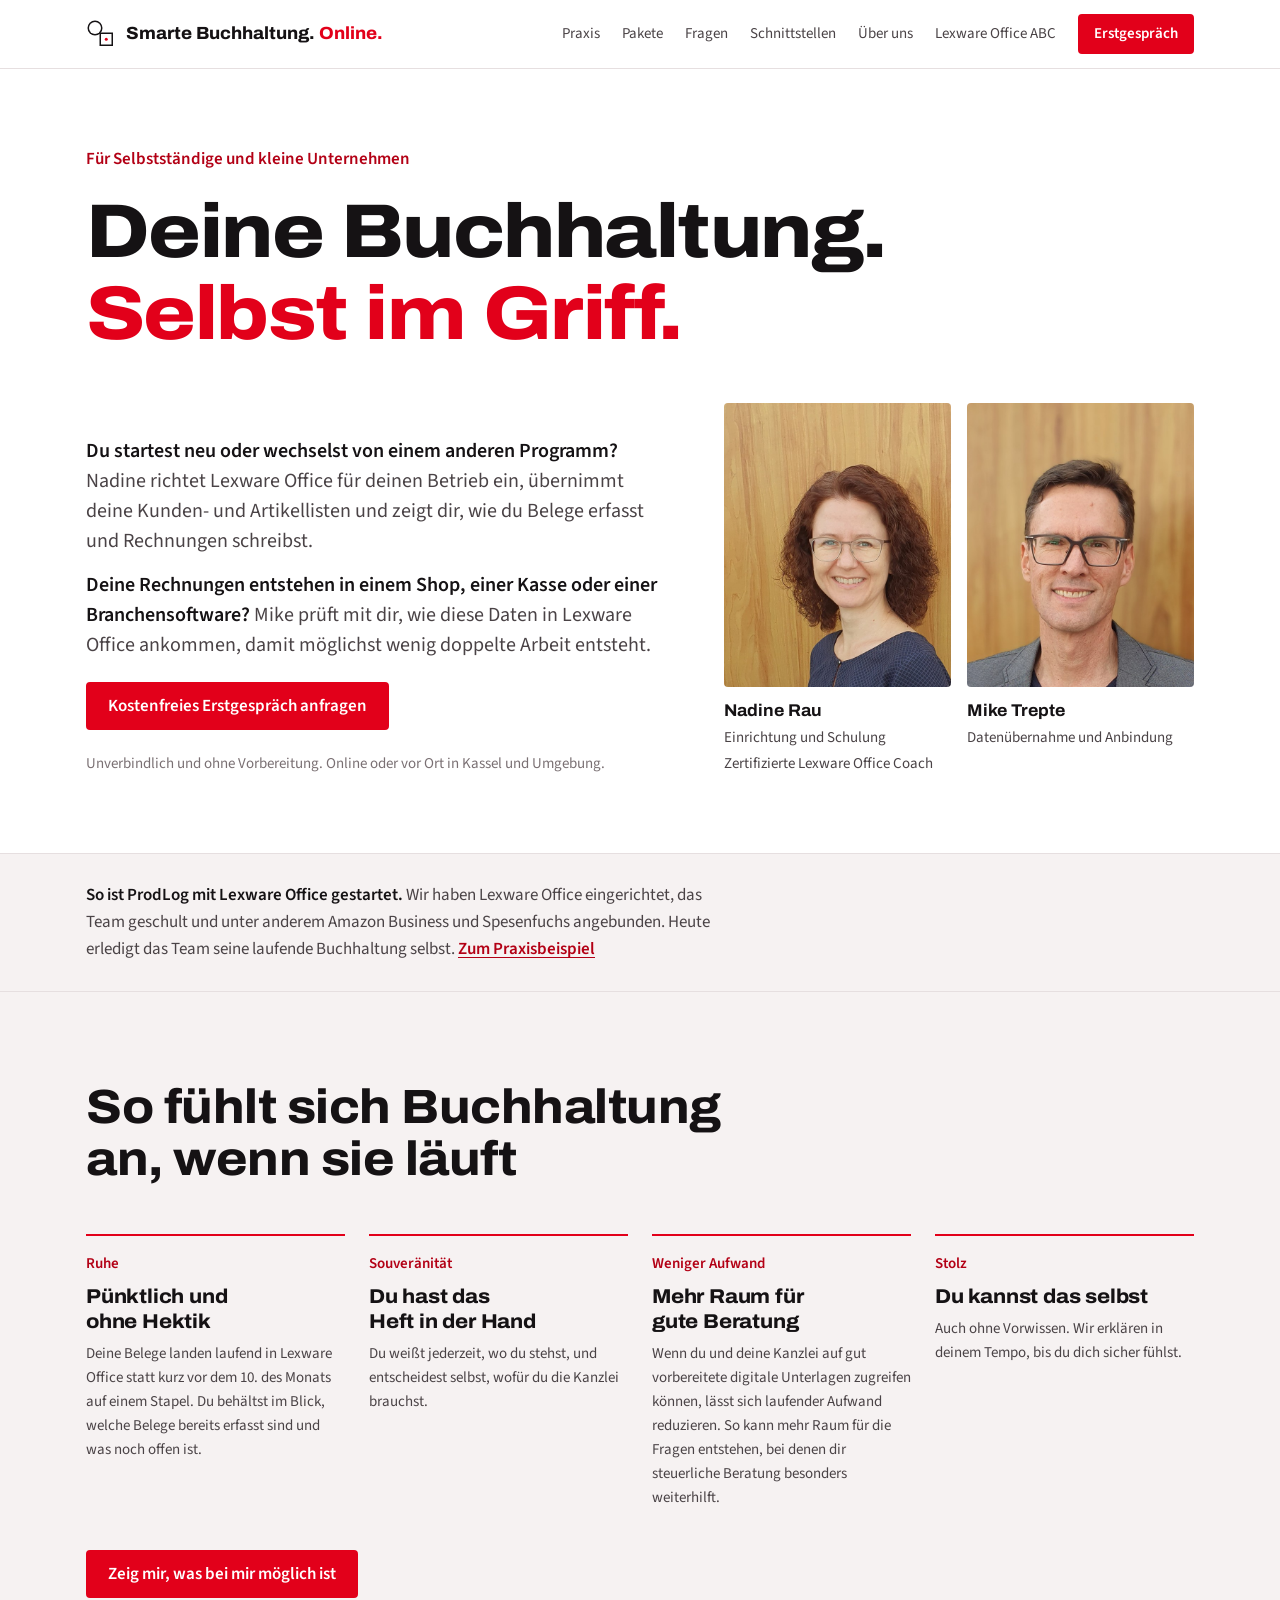
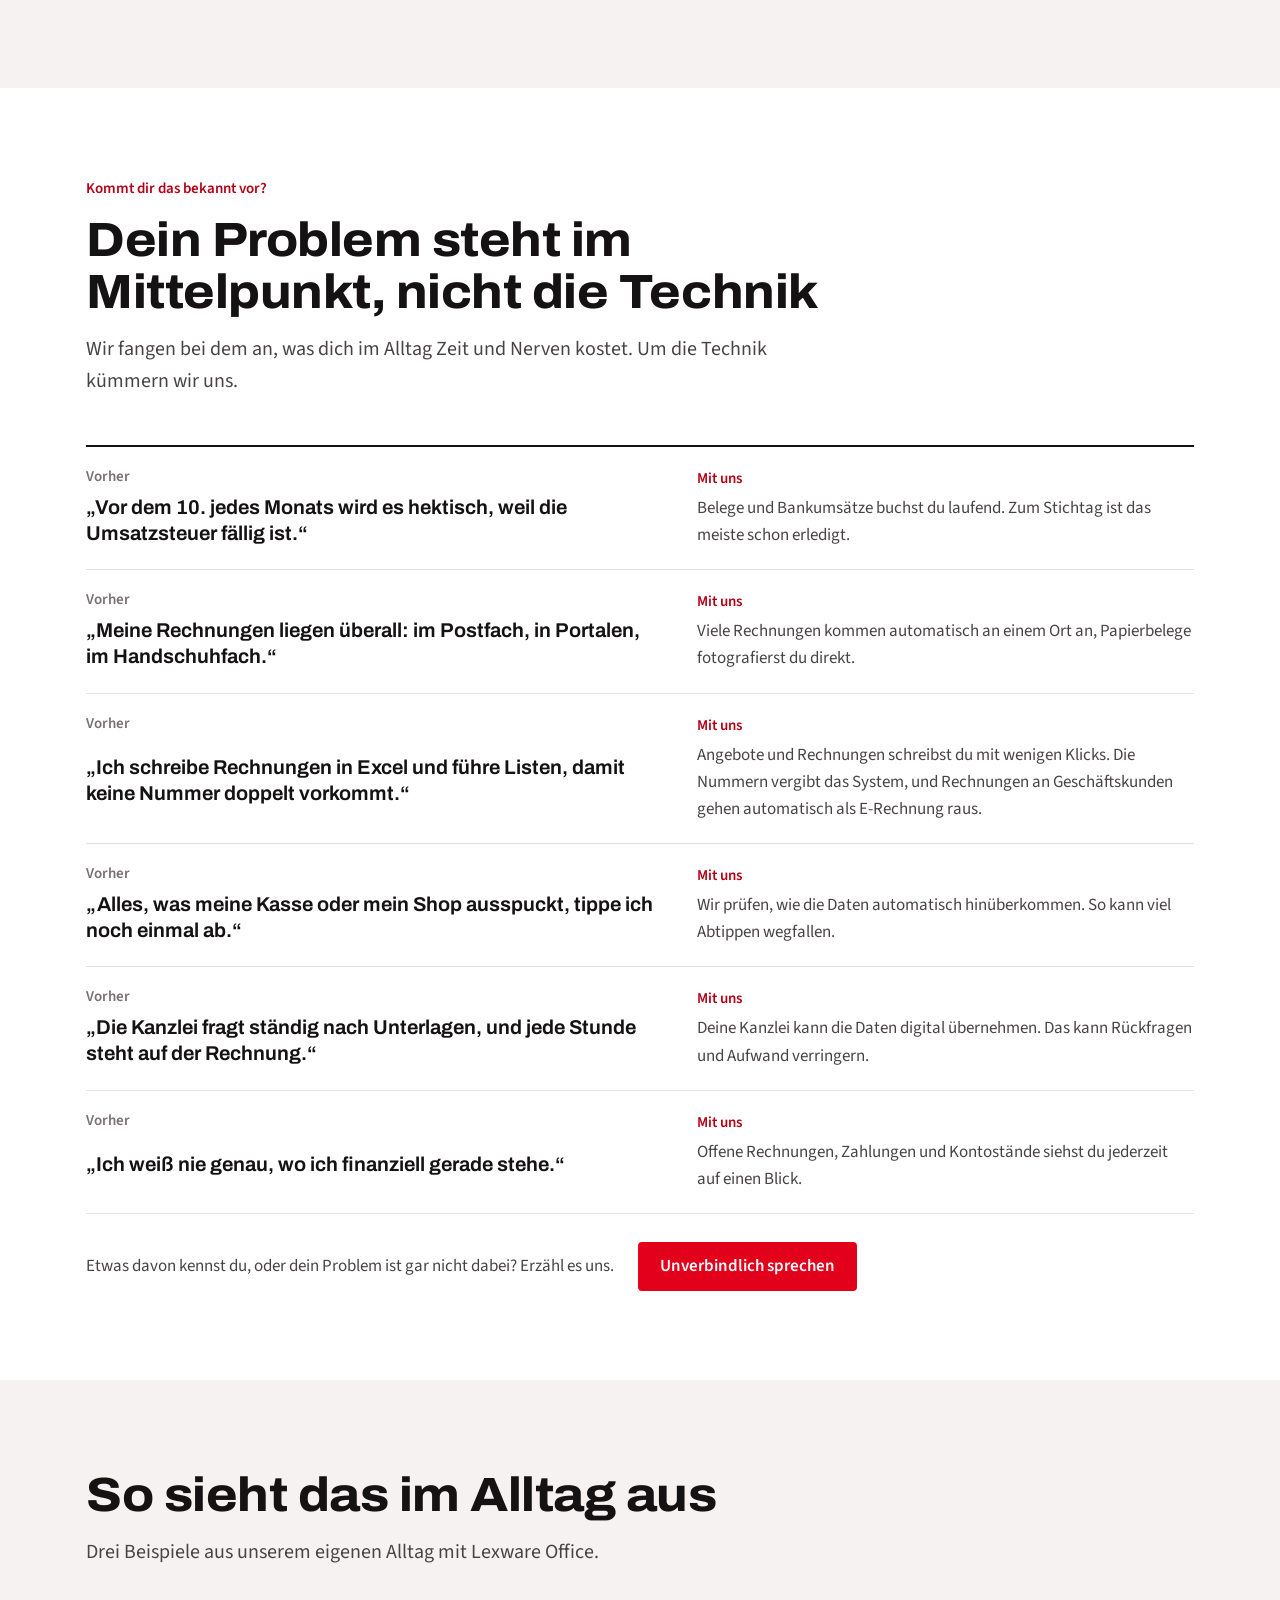
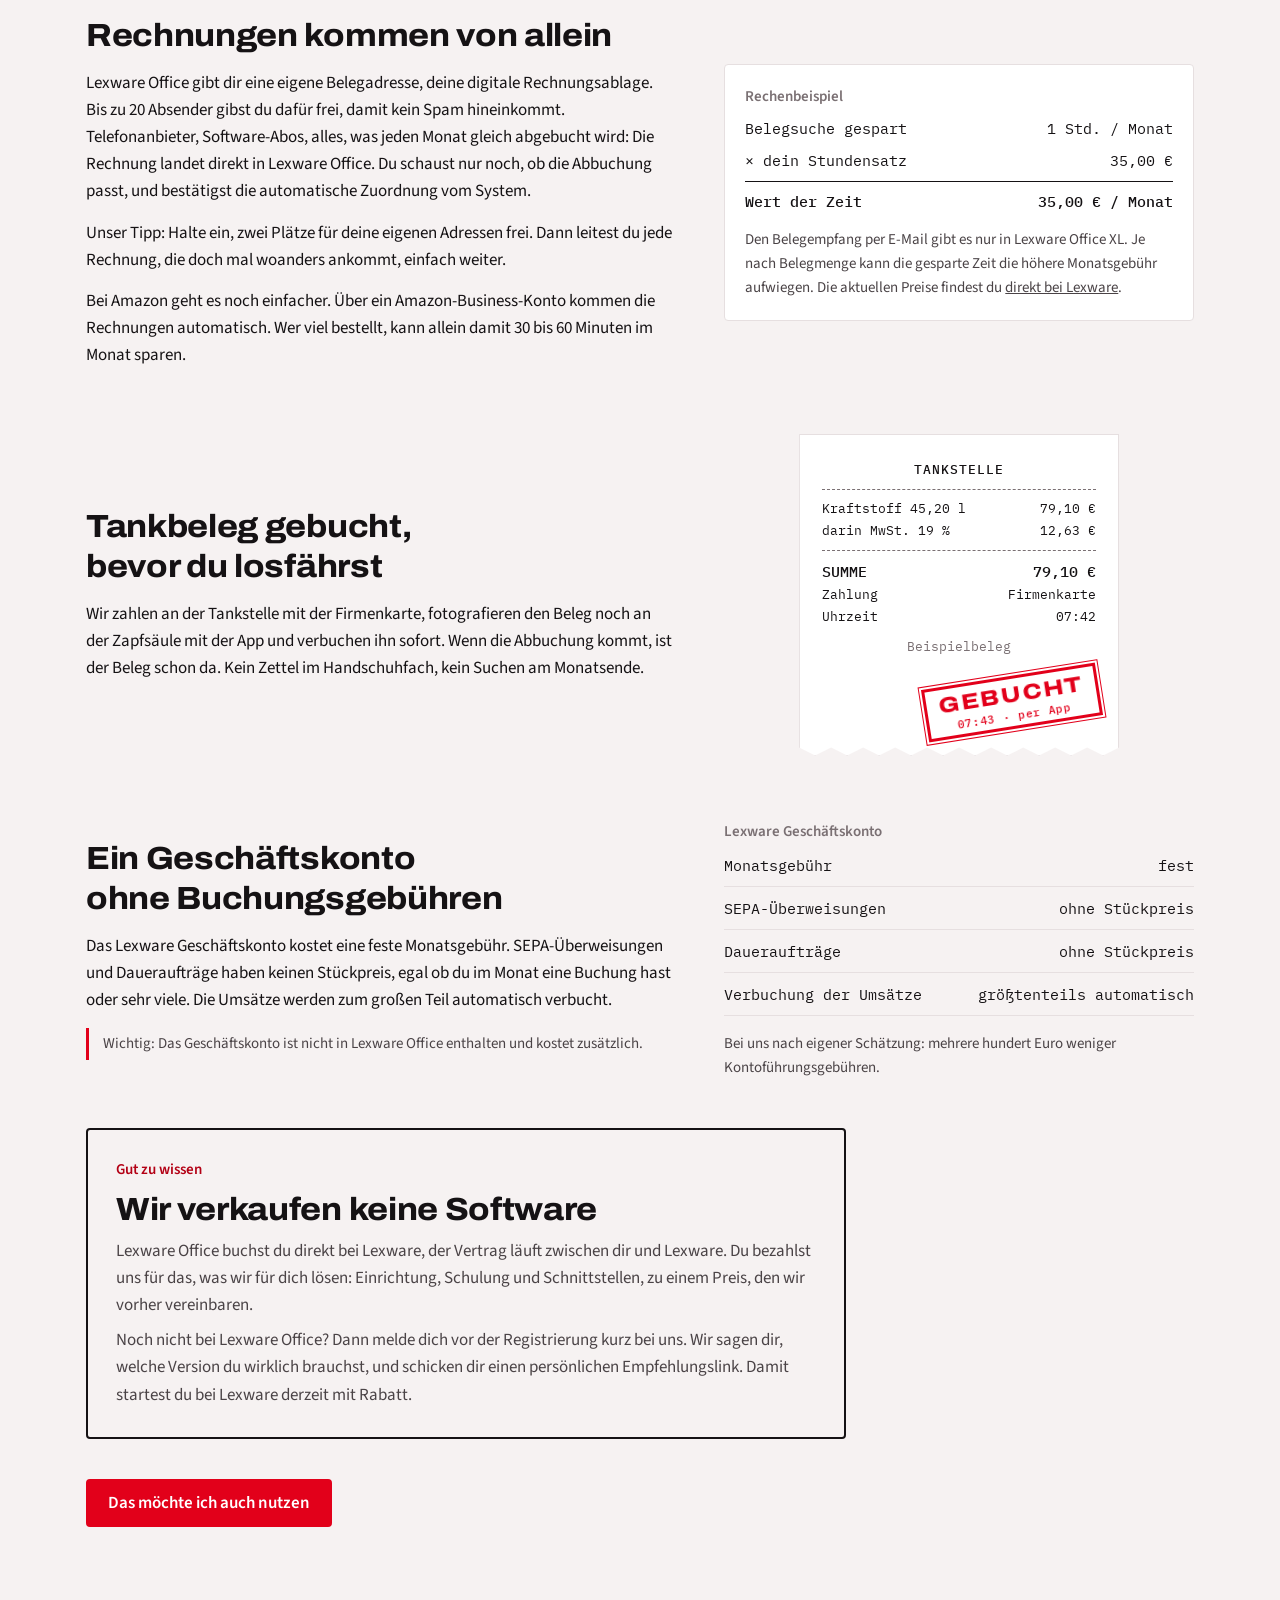
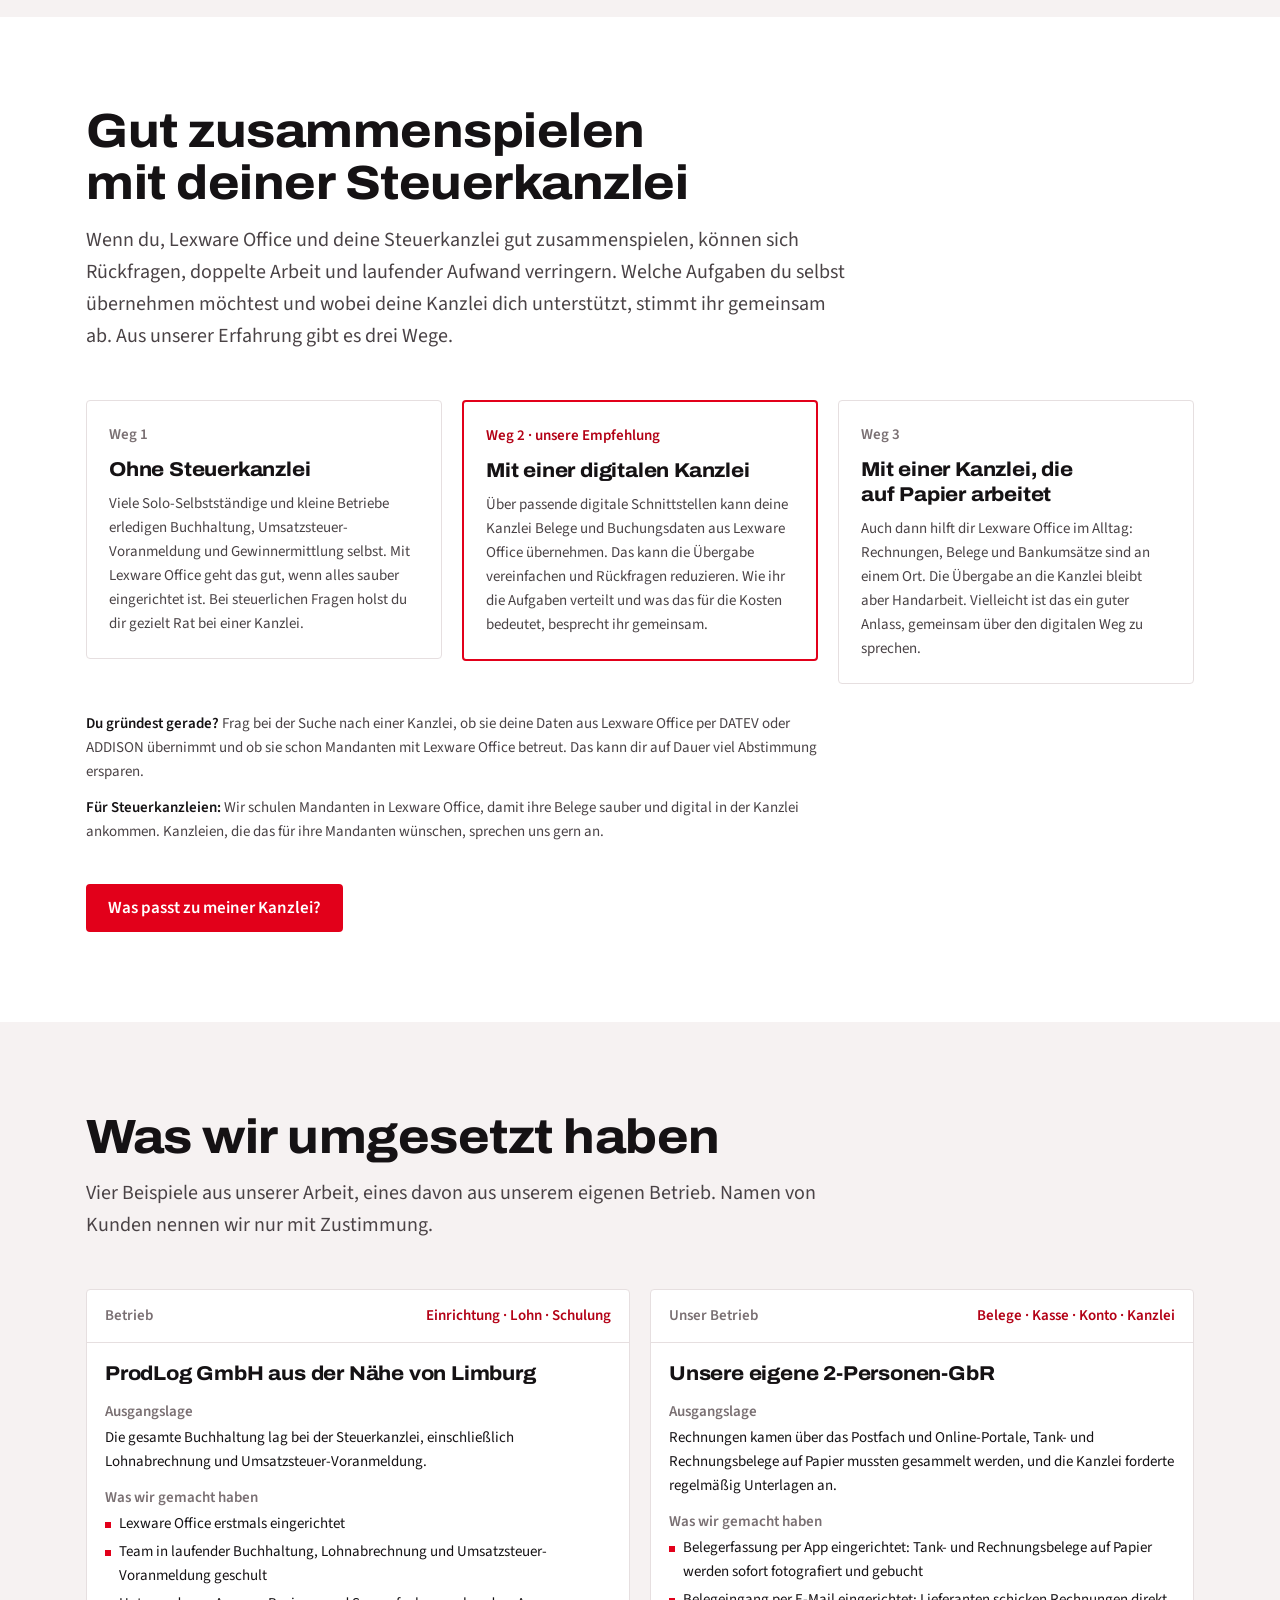
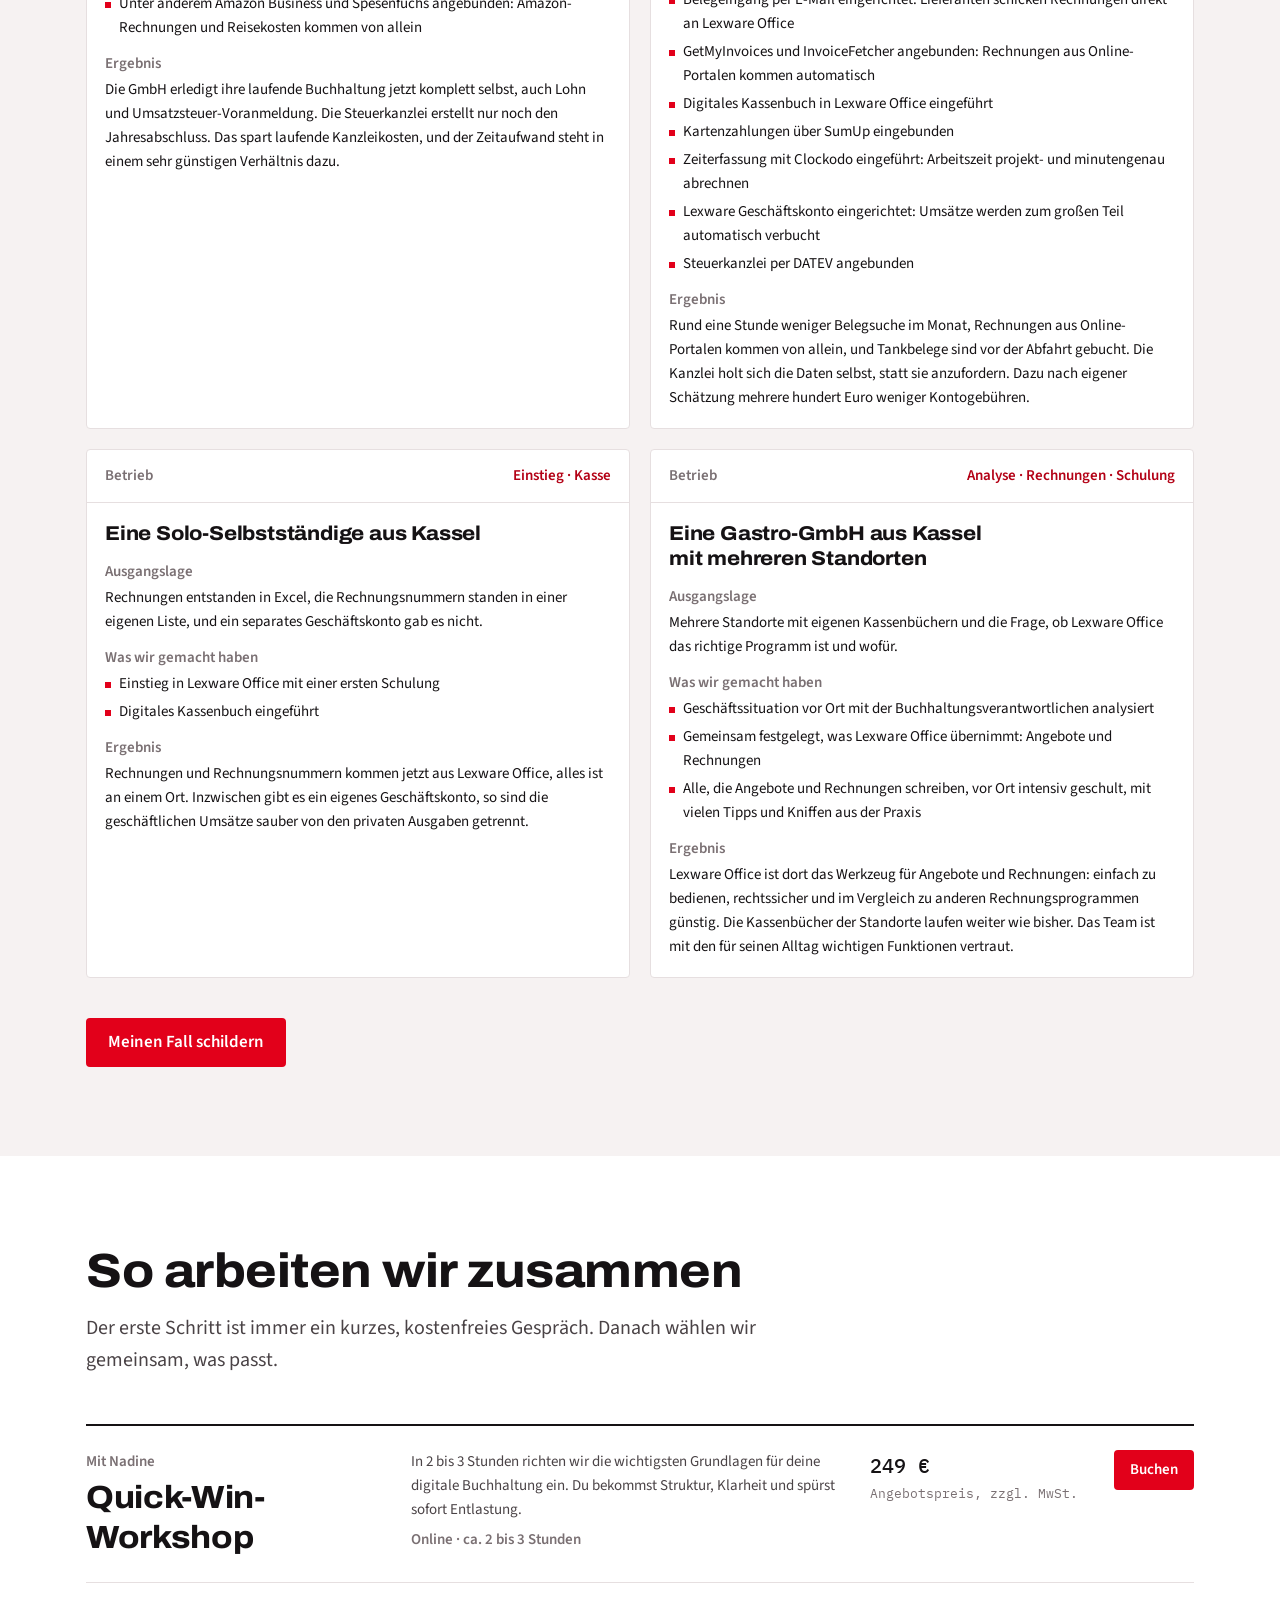
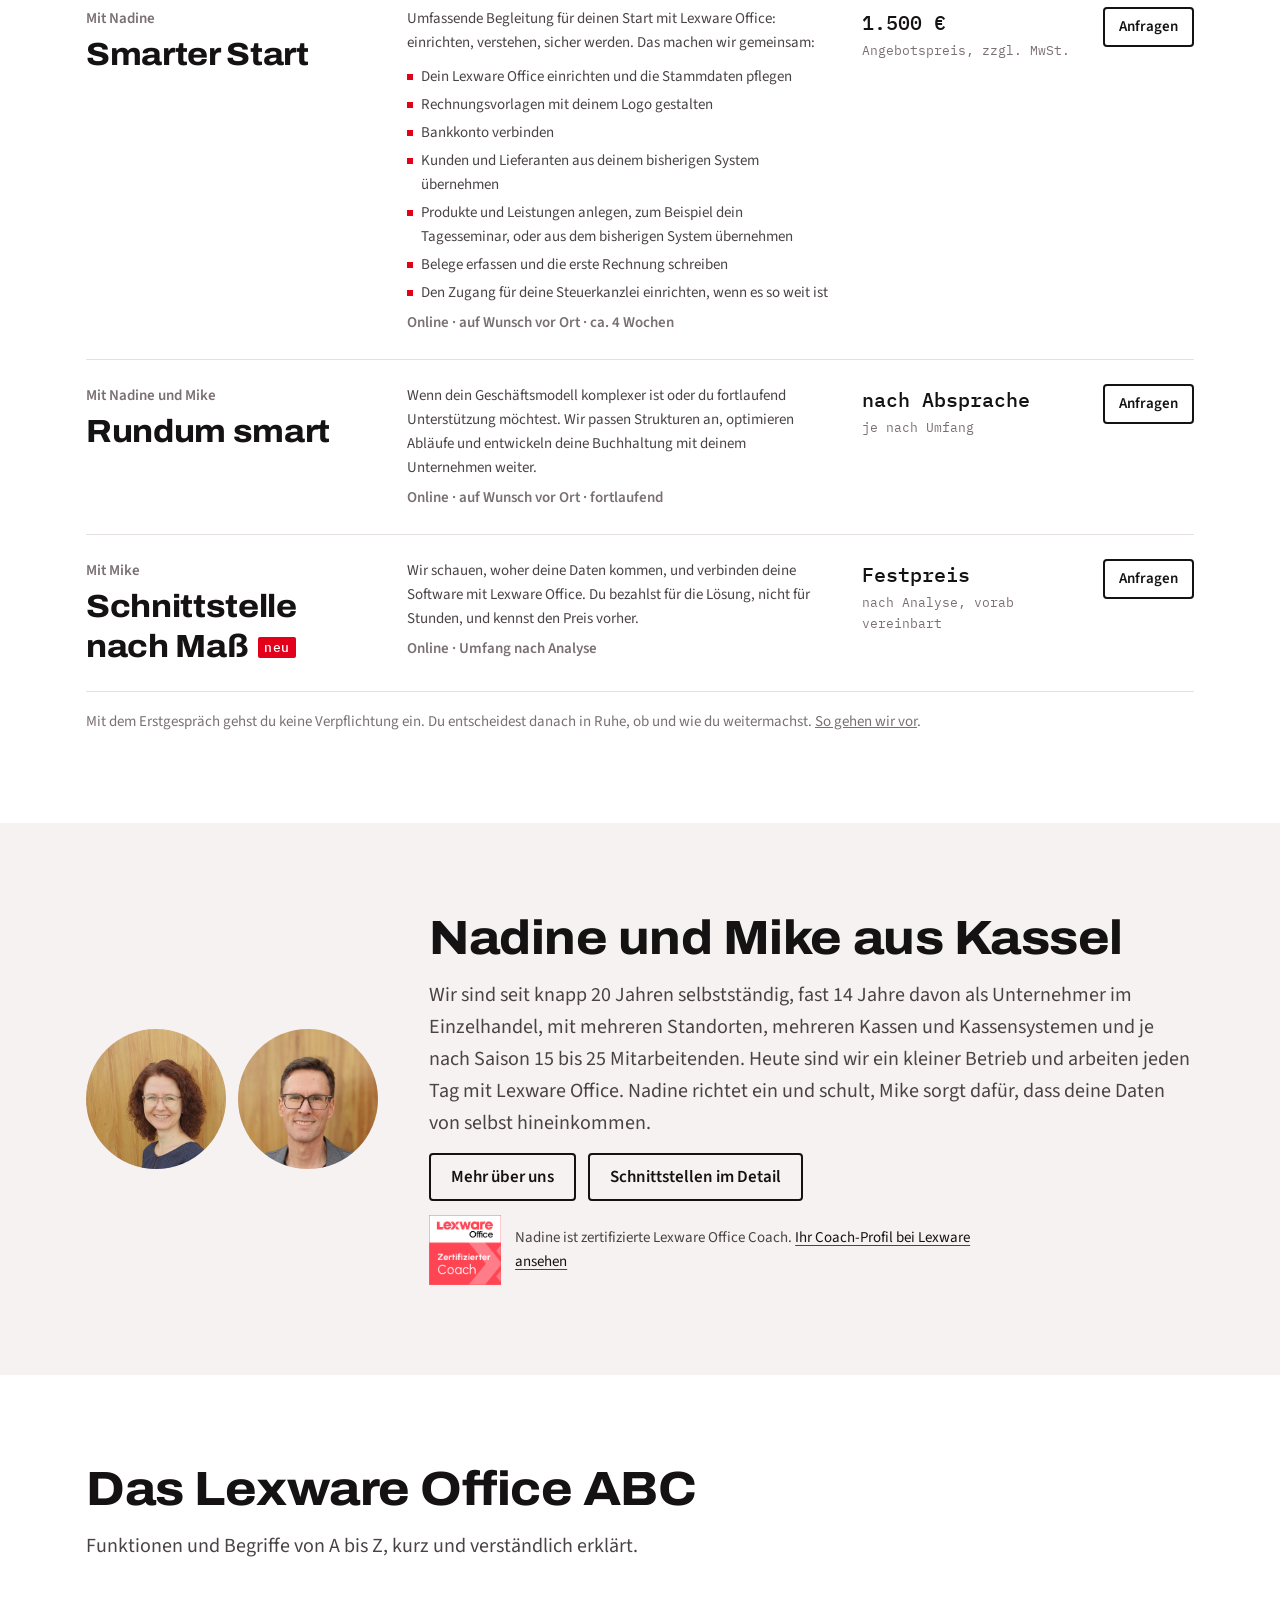
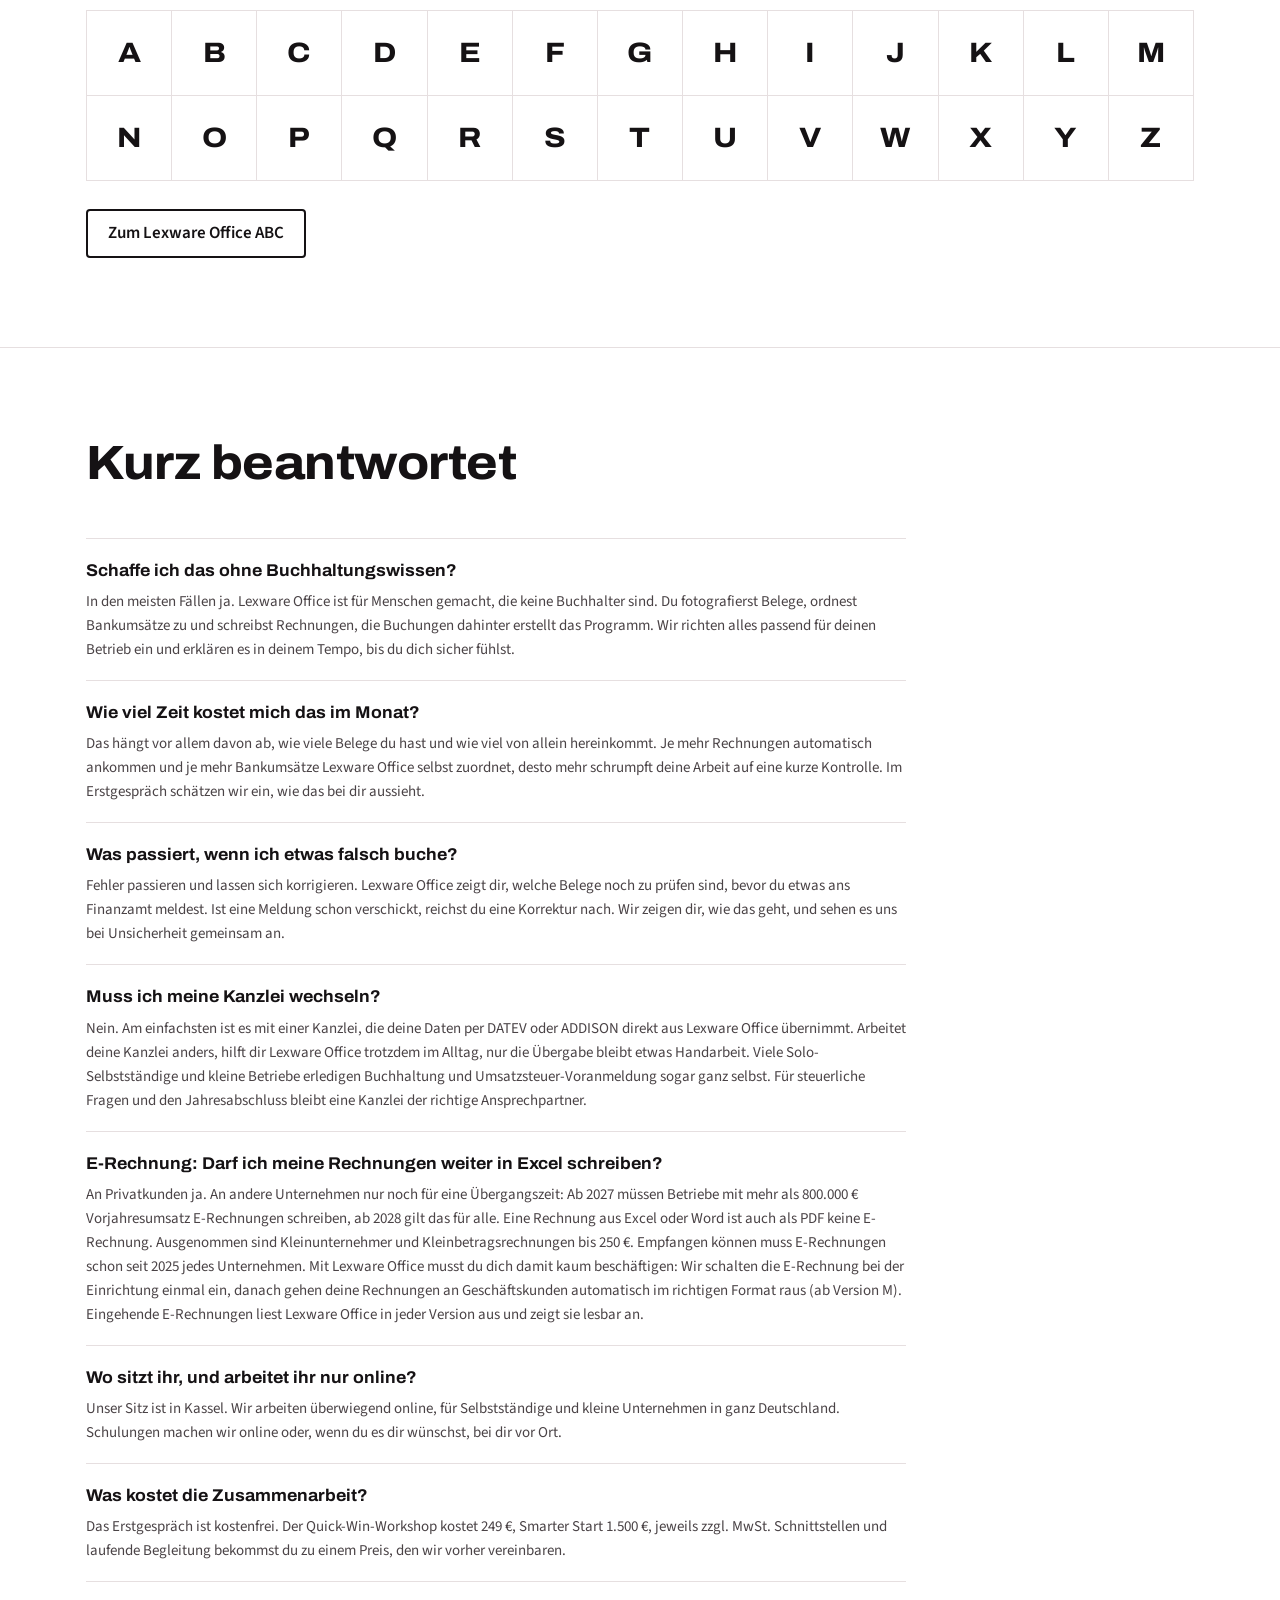
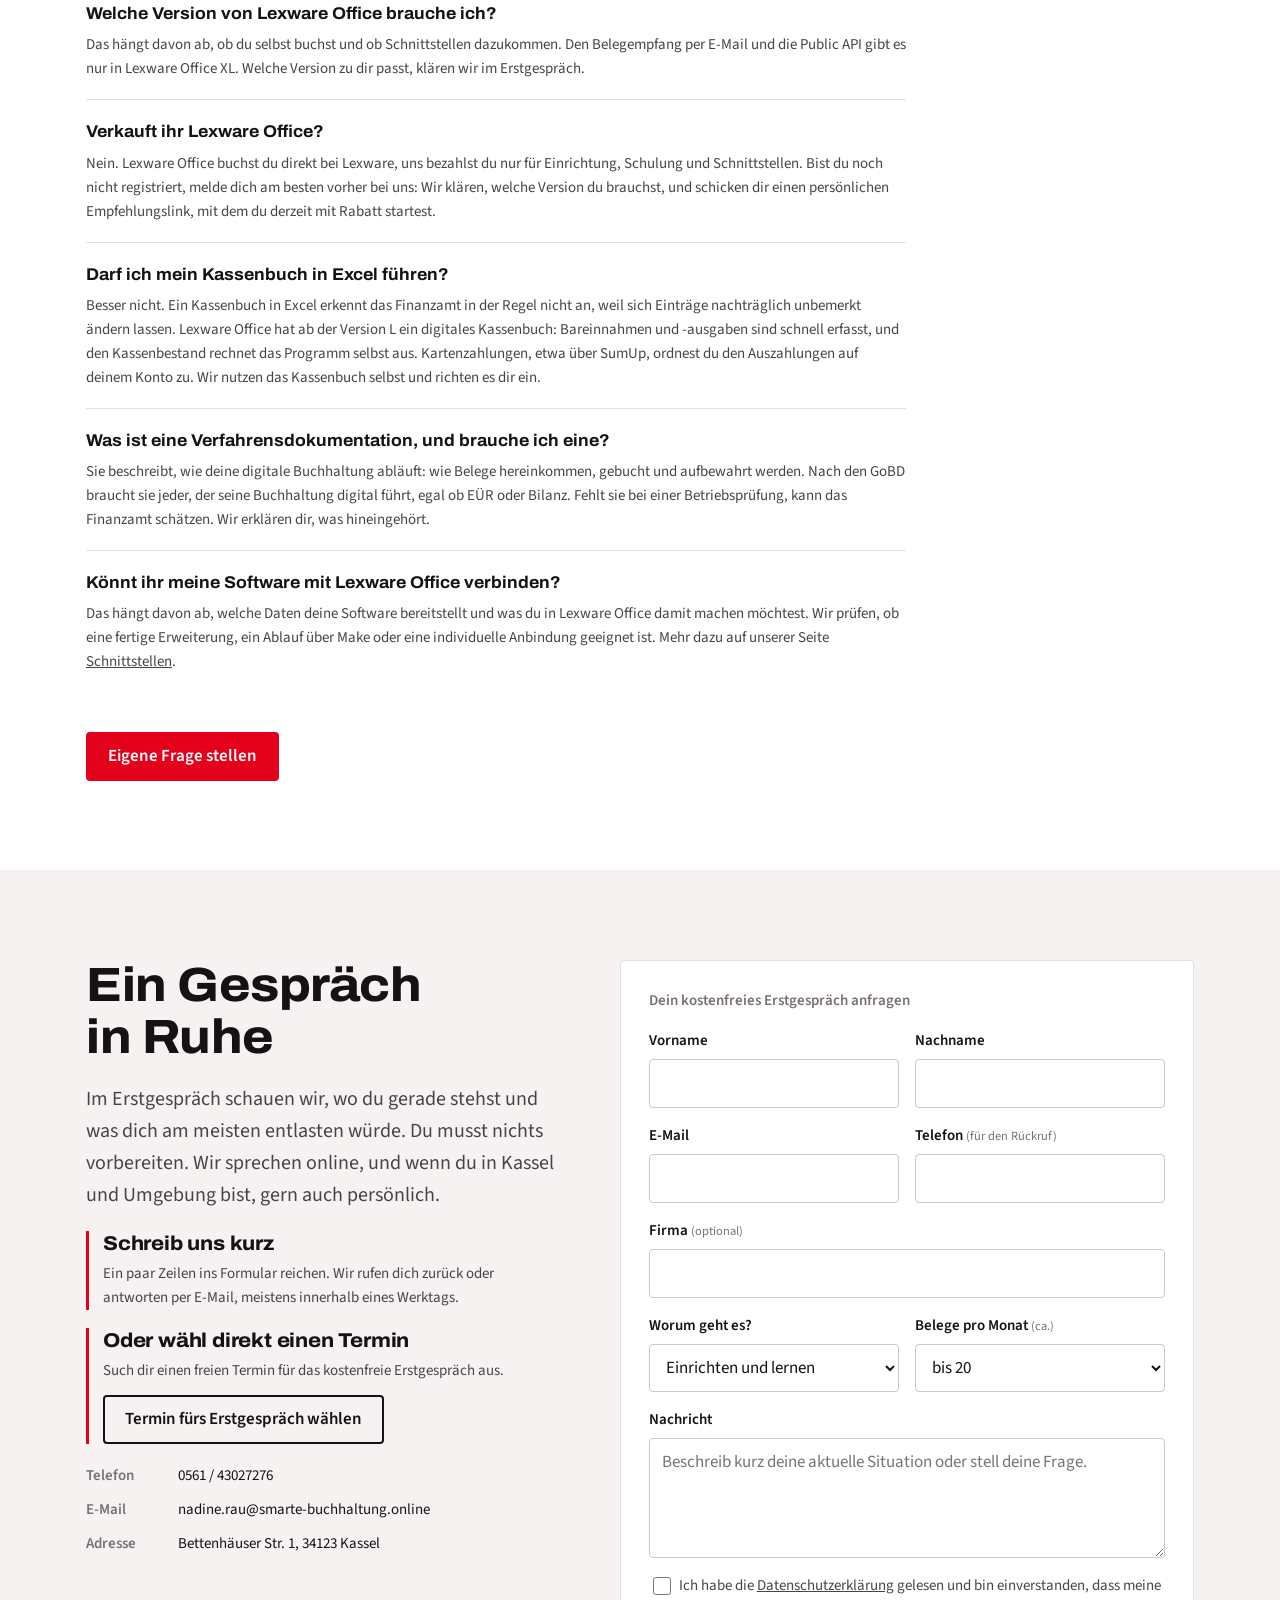
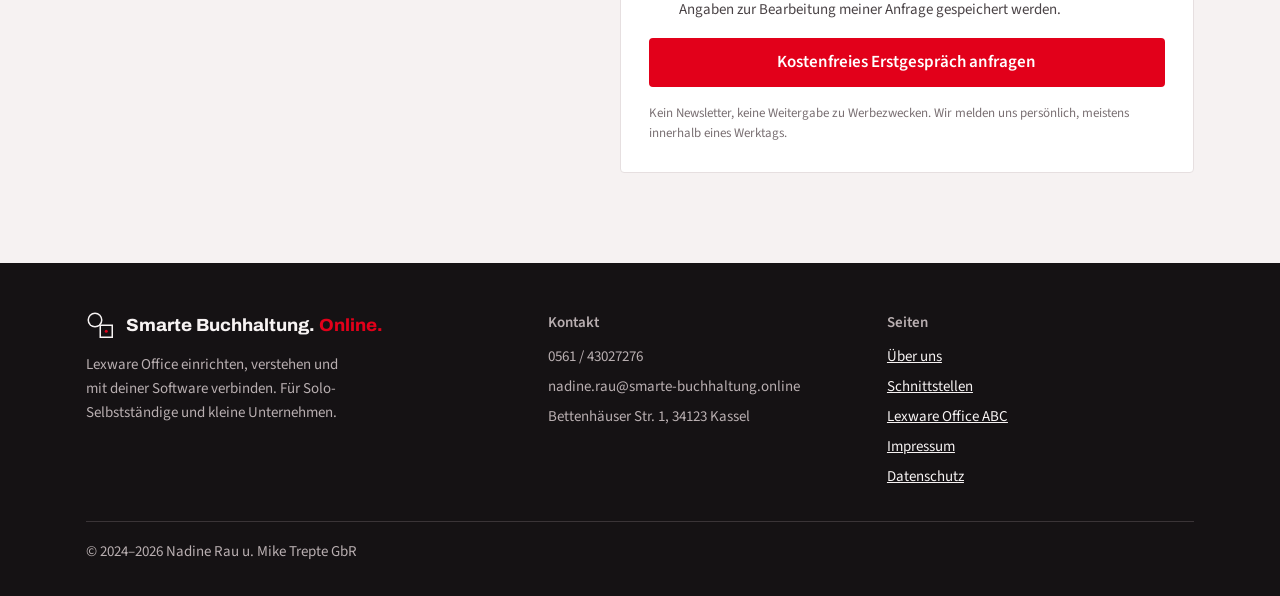
==== commit 5de85118: "Entwurf: neuer Kopfbereich mit zwei Einstiegen, ProdLog-Kasten, Ersteinrichtungs-Liste im Smarter St" ====
--- a/index.html
+++ b/index.html
@@ -109,7 +109,7 @@
       {
         "@type": "Offer",
         "name": "Smarter Start",
-        "description": "Begleitung beim Start mit Lexware Office, ca. 4 Wochen, online mit begleitender Betreuung, auf Wunsch vor Ort.",
+        "description": "Rund vier Wochen Begleitung: Lexware Office einrichten, Stammdaten pflegen, Rechnungsvorlagen, Bankkonto verbinden, Kunden, Lieferanten und Artikel übernehmen, erste Belege und Rechnungen, Zugang für die Steuerkanzlei. Online, auf Wunsch vor Ort.",
         "priceSpecification": {
           "@type": "PriceSpecification",
           "price": "1500",
@@ -261,29 +261,36 @@
 
   <section class="hero">
     <div class="wrap hero-title">
-      <p class="label label--red">Lexware Office · Kassel und online</p>
+      <p class="label label--red">Für Selbstständige und kleine Unternehmen</p>
       <h1>Deine Buchhaltung. <span class="red">Selbst im Griff.</span></h1>
     </div>
     <div class="wrap hero-grid">
       <div class="hero-copy">
-        <p class="hero-roles">Mit Lexware Office verliert der 10. des Monats seinen Schrecken. Mehr Sicherheit im Umgang mit deiner Buchhaltung und weniger bezahlte Stunden für Dinge, die du selbst erledigen kannst.</p>
-        <p class="lead measure">Auch ohne Vorwissen kannst du dich Schritt für Schritt in deine laufende Buchhaltung einarbeiten. Wir richten Lexware Office passend ein und begleiten dich dabei.</p>
+        <div class="hero-paths">
+          <p><strong>Du startest neu oder wechselst von einem anderen Programm?</strong> Nadine richtet Lexware Office für deinen Betrieb ein, übernimmt deine Kunden- und Artikellisten und zeigt dir, wie du Belege erfasst und Rechnungen schreibst.</p>
+          <p><strong>Deine Rechnungen entstehen in einem Shop, einer Kasse oder einer Branchensoftware?</strong> Mike prüft mit dir, wie diese Daten in Lexware Office ankommen, damit möglichst wenig doppelte Arbeit entsteht.</p>
+        </div>
         <div class="btns">
           <a class="btn" href="#kontakt">Kostenfreies Erstgespräch anfragen</a>
-          <a class="btn btn--ghost" href="https://nextcloud.managershop.com/index.php/apps/appointments/pub/2cAlBQQqGVMD7tac/form" target="_blank" rel="noopener">Quick-Win-Workshop buchen</a>
-        </div>
-        <p class="hero-note">Unser Sitz ist in Kassel. Wir arbeiten überwiegend online, auf Wunsch auch bei dir vor Ort. Das Erstgespräch ist kostenfrei und unverbindlich.</p>
+        </div>
+        <p class="hero-note">Unverbindlich und ohne Vorbereitung. Online oder vor Ort in Kassel und Umgebung.</p>
       </div>
       <div class="duo">
         <figure class="person">
           <div class="person-photo"><img src="img/nadine.jpg" width="800" height="800" alt="Nadine Rau"></div>
-          <figcaption><span class="person-name">Nadine Rau</span><span class="person-role">Lexware Office Coach, zertifiziert</span></figcaption>
+          <figcaption><span class="person-name">Nadine Rau</span><span class="person-role">Einrichtung und Schulung</span><span class="person-role">Zertifizierte Lexware Office Coach</span></figcaption>
         </figure>
         <figure class="person">
           <div class="person-photo"><img src="img/mike.jpg" width="800" height="800" alt="Mike Trepte"></div>
-          <figcaption><span class="person-name">Mike Trepte</span><span class="person-role">Integrations- und Automatisierungsexperte</span></figcaption>
+          <figcaption><span class="person-name">Mike Trepte</span><span class="person-role">Datenübernahme und Anbindung</span></figcaption>
         </figure>
       </div>
+    </div>
+  </section>
+
+  <section class="hero-proof">
+    <div class="wrap">
+      <p><strong>So ist ProdLog mit Lexware Office gestartet.</strong> Wir haben Lexware Office eingerichtet, das Team geschult und unter anderem Amazon Business und Spesenfuchs angebunden. Heute erledigt das Team seine laufende Buchhaltung selbst. <a href="#praxis">Zum Praxisbeispiel</a></p>
     </div>
   </section>
 
@@ -568,7 +575,16 @@
         <article class="package">
           <div class="package-name"><span class="label">Mit Nadine</span><h3>Smarter Start</h3></div>
           <div class="package-desc">
-            <p>Umfassende Begleitung für deinen Start mit Lexware Office: einrichten, verstehen, sicher werden.</p>
+            <p>Umfassende Begleitung für deinen Start mit Lexware Office: einrichten, verstehen, sicher werden. Das machen wir gemeinsam:</p>
+            <ul class="package-list">
+              <li>Dein Lexware Office einrichten und die Stammdaten pflegen</li>
+              <li>Rechnungsvorlagen mit deinem Logo gestalten</li>
+              <li>Bankkonto verbinden</li>
+              <li>Kunden und Lieferanten aus deinem bisherigen System übernehmen</li>
+              <li>Produkte und Leistungen anlegen, zum Beispiel dein Tagesseminar, oder aus dem bisherigen System übernehmen</li>
+              <li>Belege erfassen und die erste Rechnung schreiben</li>
+              <li>Den Zugang für deine Steuerkanzlei einrichten, wenn es so weit ist</li>
+            </ul>
             <p class="label">Online · auf Wunsch vor Ort · ca. 4 Wochen</p>
           </div>
           <div class="package-price"><strong>1.500 €</strong><span>Angebotspreis, zzgl. MwSt.</span></div>
--- a/css/site.css
+++ b/css/site.css
@@ -818,3 +818,16 @@
 .way-contact h3 { font-size: var(--t-lg); }
 .way-contact p { font-size: var(--t-sm); color: var(--ink-2); }
 .way-contact .btns { margin-top: 6px; }
+
+/* Kopfbereich: zwei Einstiege, Beleg-Kasten, Ersteinrichtungs-Liste */
+.hero-paths { display: grid; gap: 14px; font-size: var(--t-lg); line-height: 1.5; color: var(--ink-2); max-width: 58ch; }
+.hero-paths strong { color: var(--ink); font-weight: 600; }
+.hero-proof { background: var(--tint); border-block: 1px solid var(--line); }
+.hero-proof .wrap { padding-block: clamp(20px, 3vw, 28px); }
+.hero-proof p { max-width: 80ch; color: var(--ink-2); }
+.hero-proof strong { color: var(--ink); }
+.hero-proof a { color: var(--red-ink); font-weight: 600; text-decoration: underline; text-underline-offset: 3px; white-space: nowrap; }
+.package-list { list-style: none; margin: 4px 0 0; padding: 0; display: grid; gap: 4px; }
+.package-list li { position: relative; padding-left: 14px; }
+.package-list li::before { content: ""; position: absolute; left: 0; top: 0.62em; width: 6px; height: 6px; background: var(--red); }
+.duo { align-items: start; }
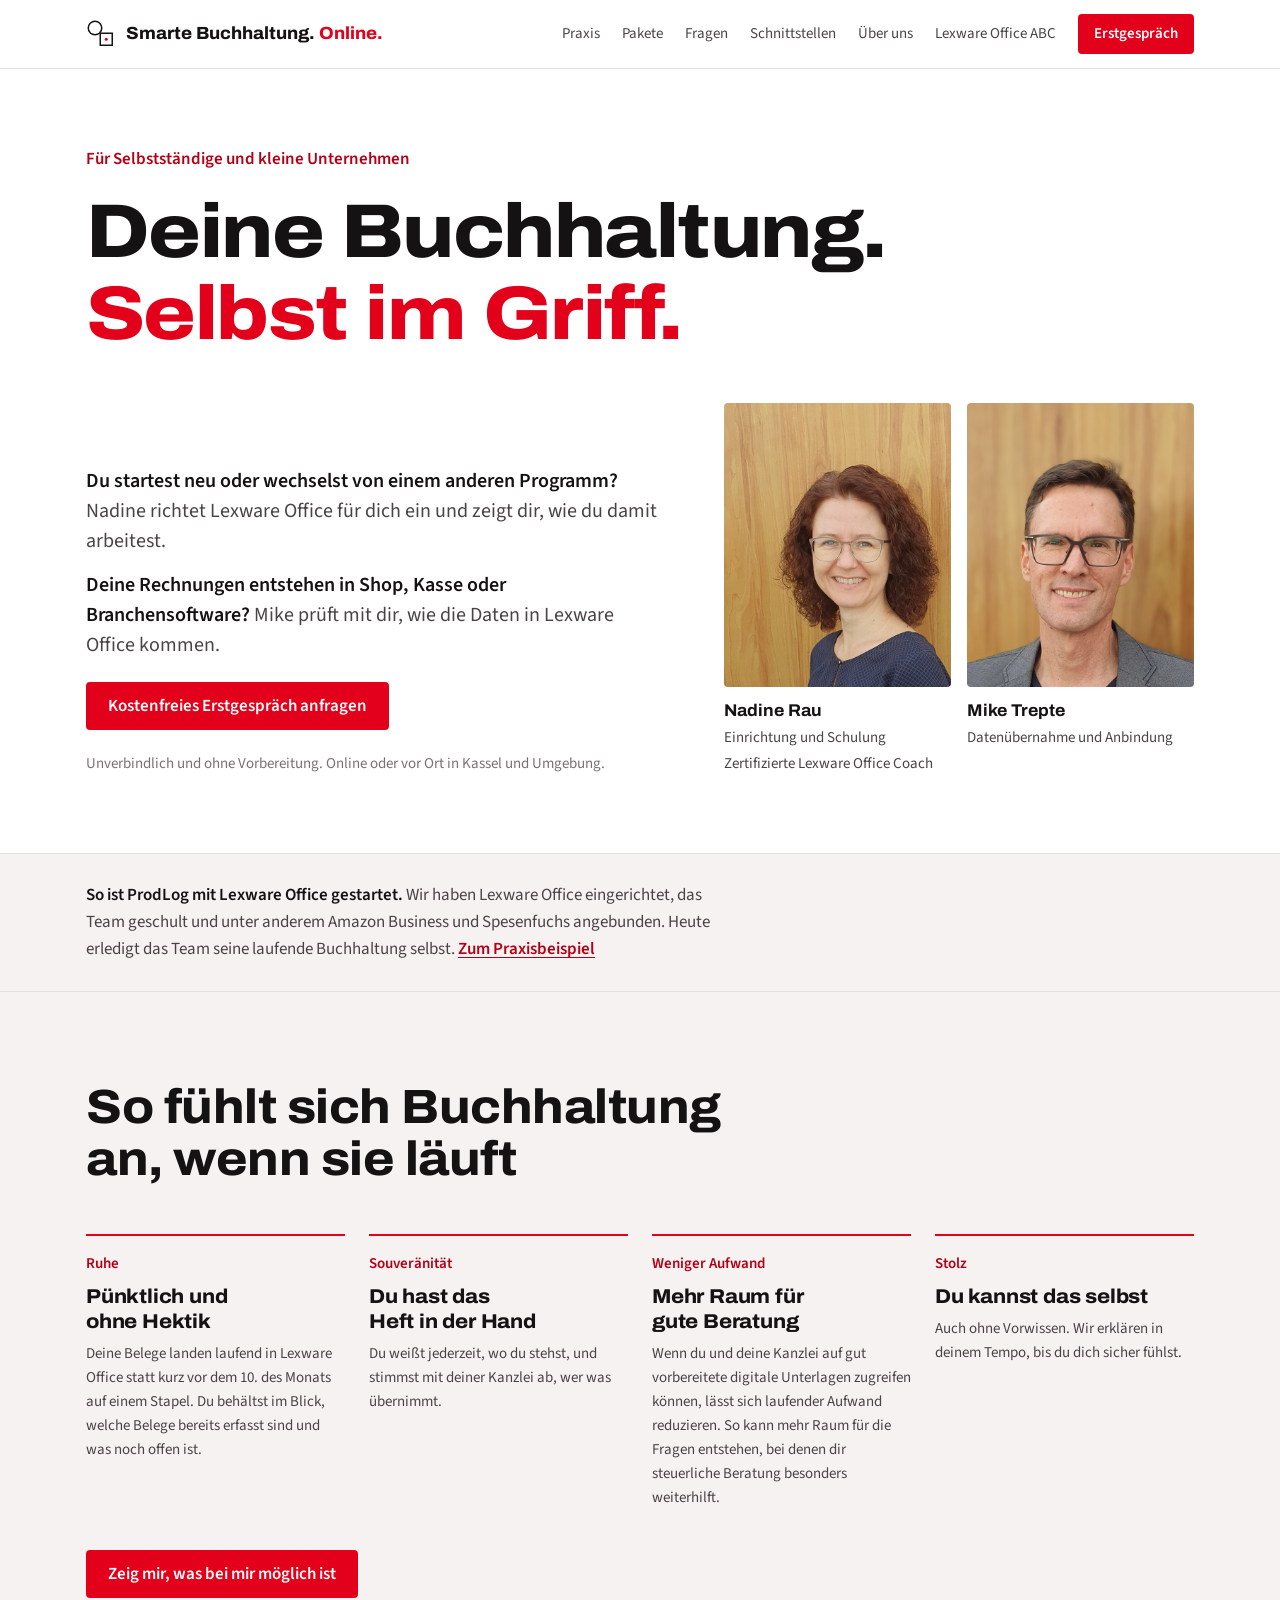
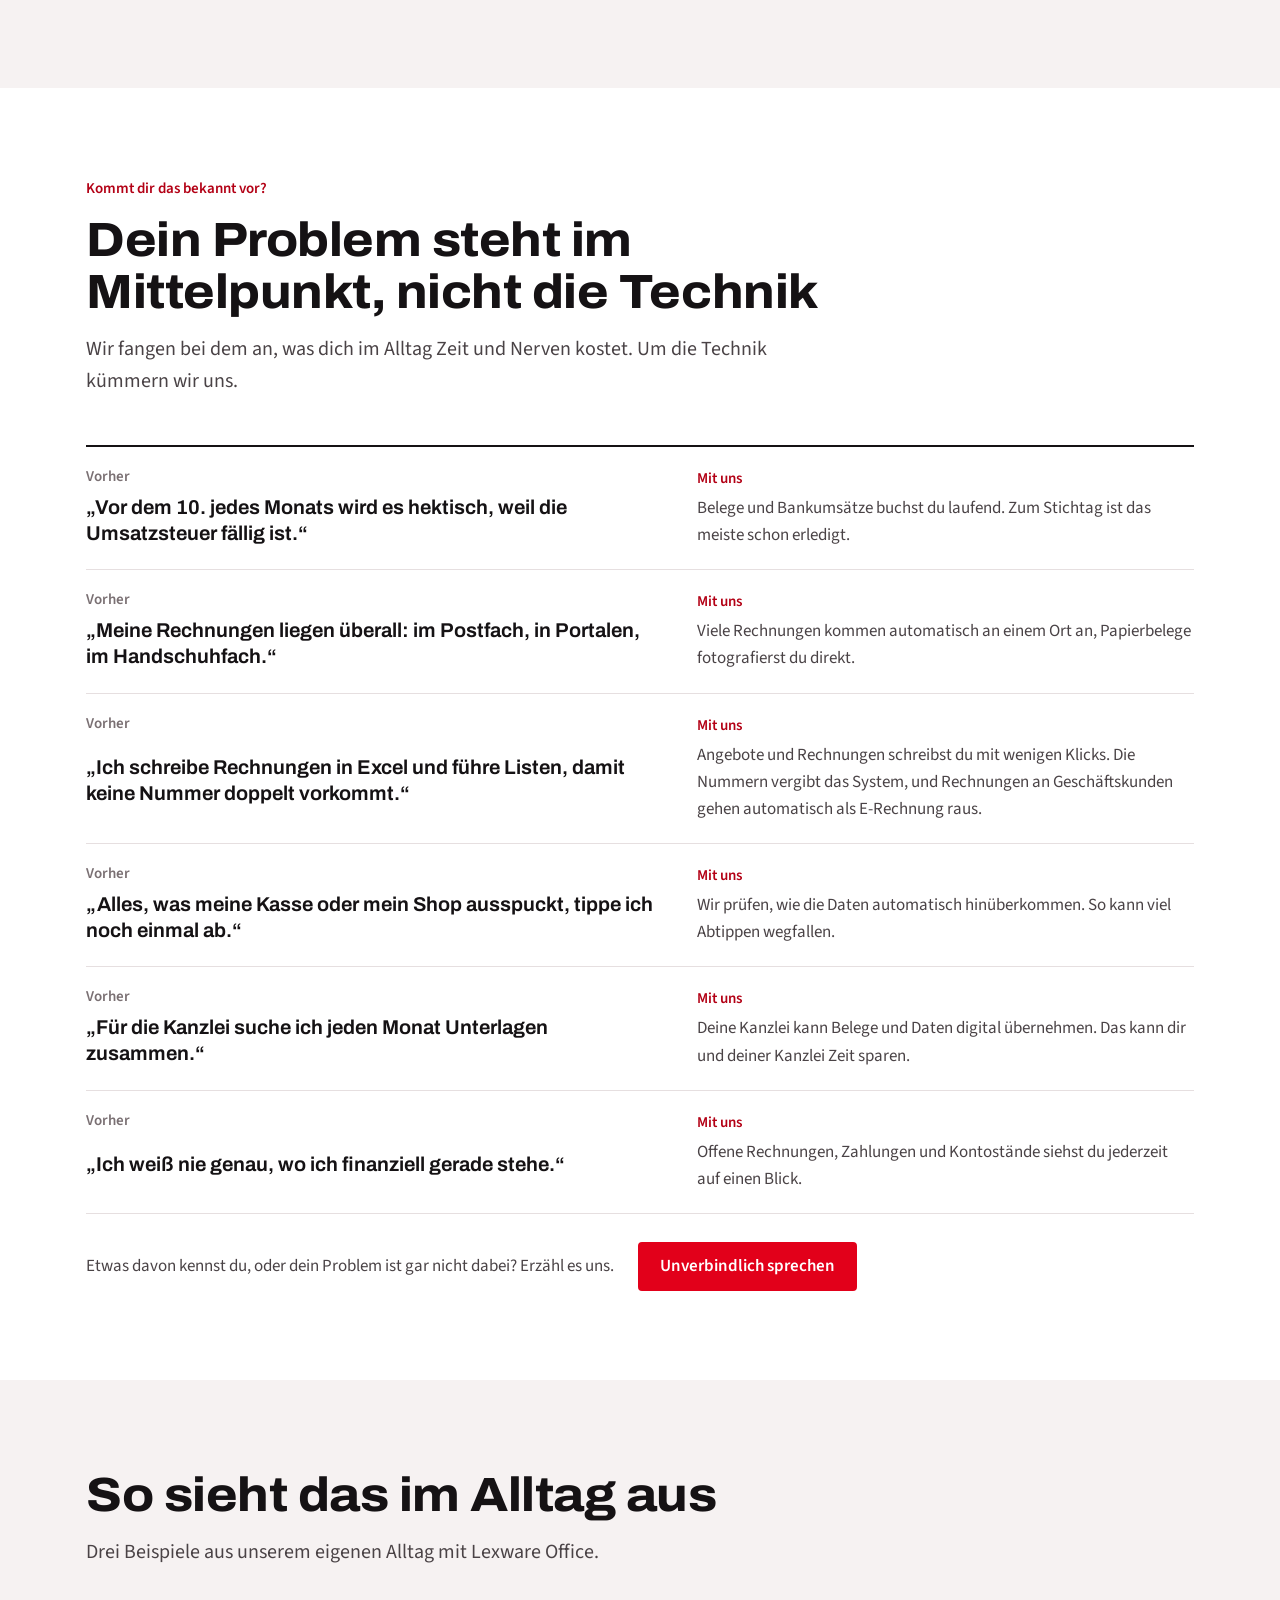
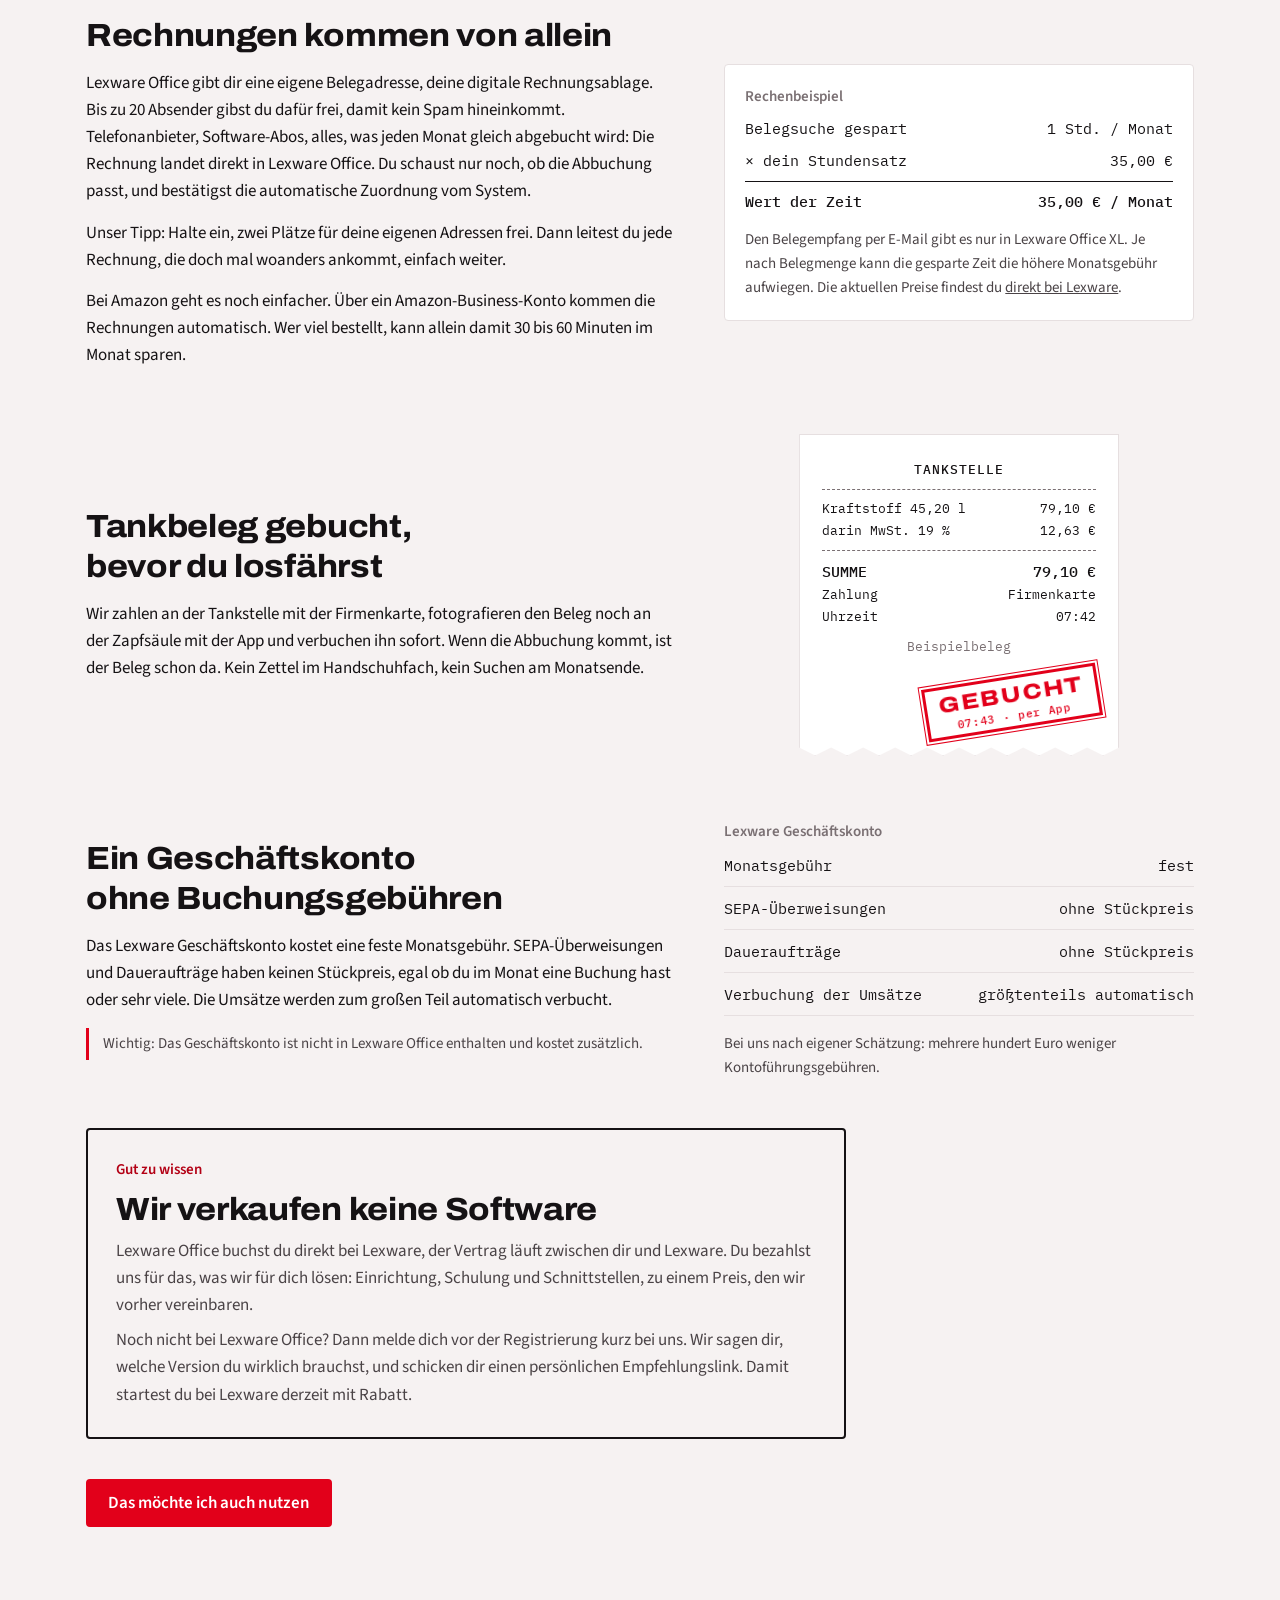
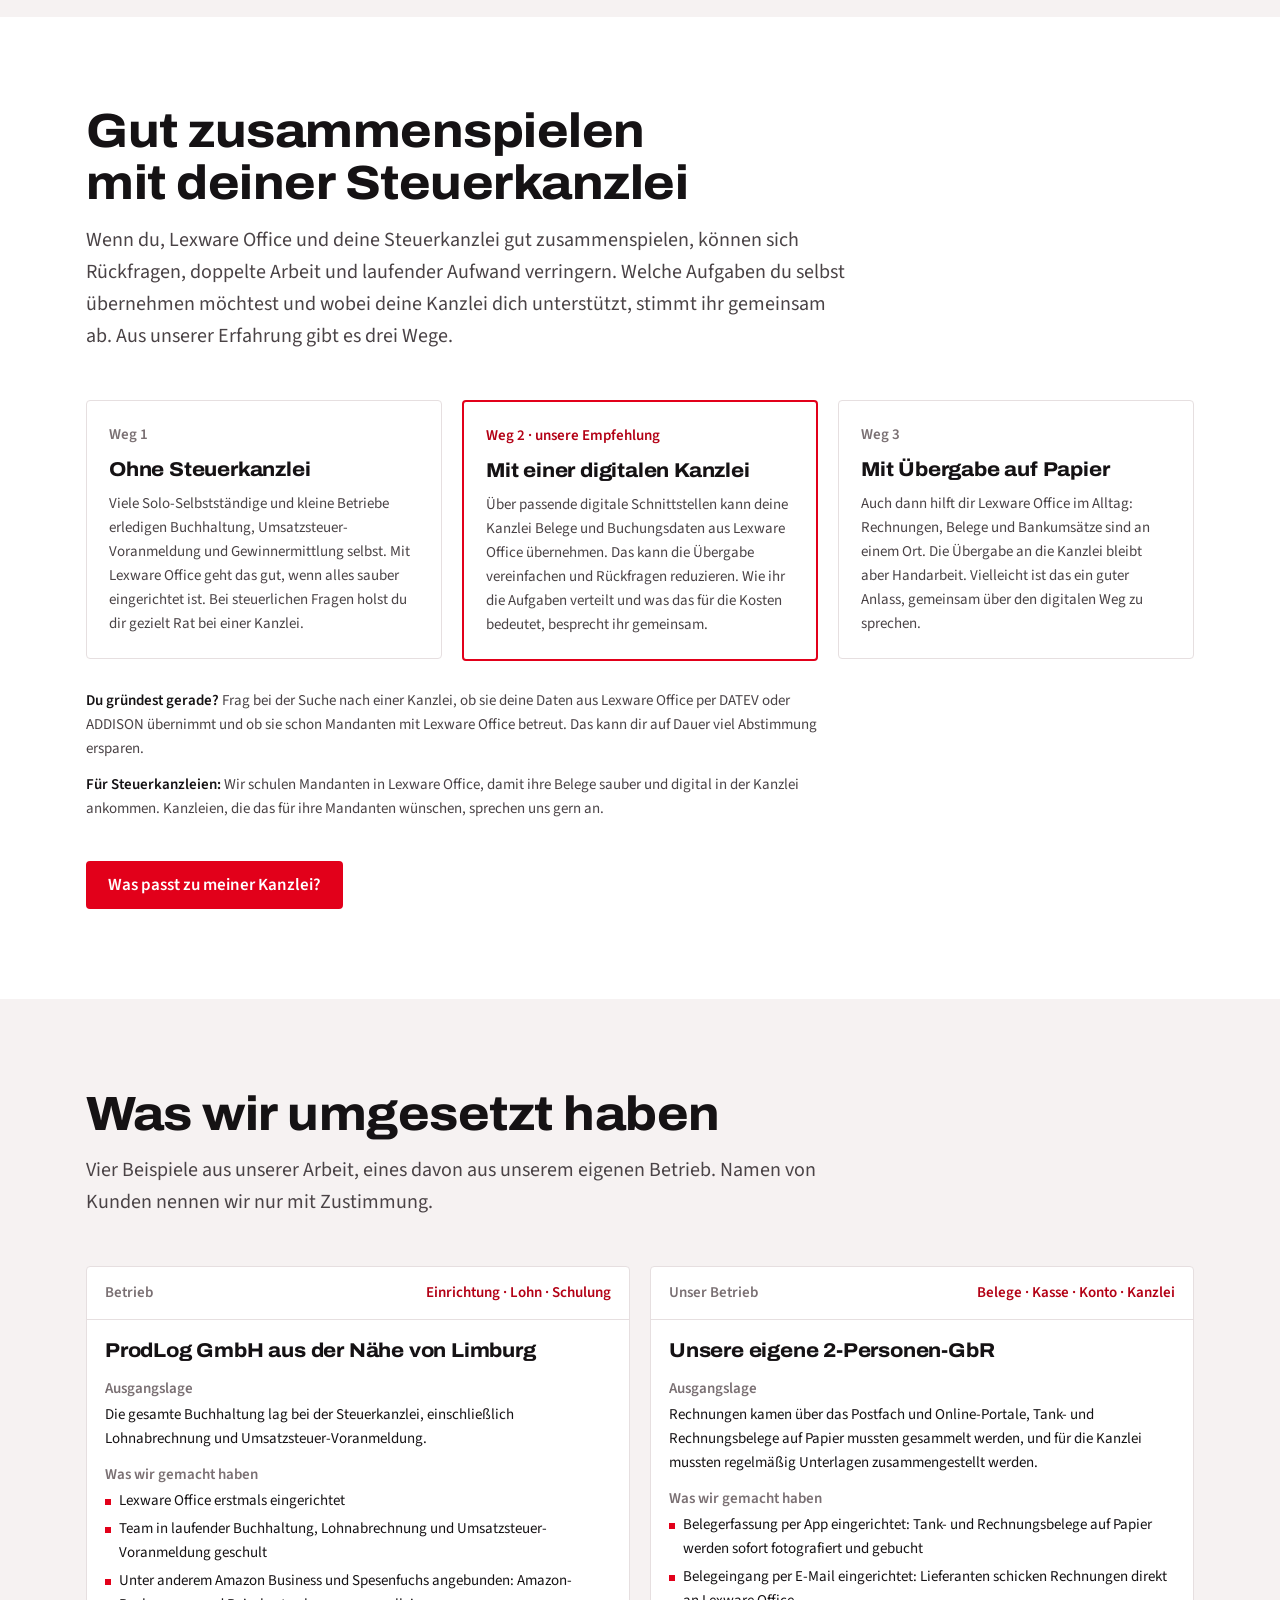
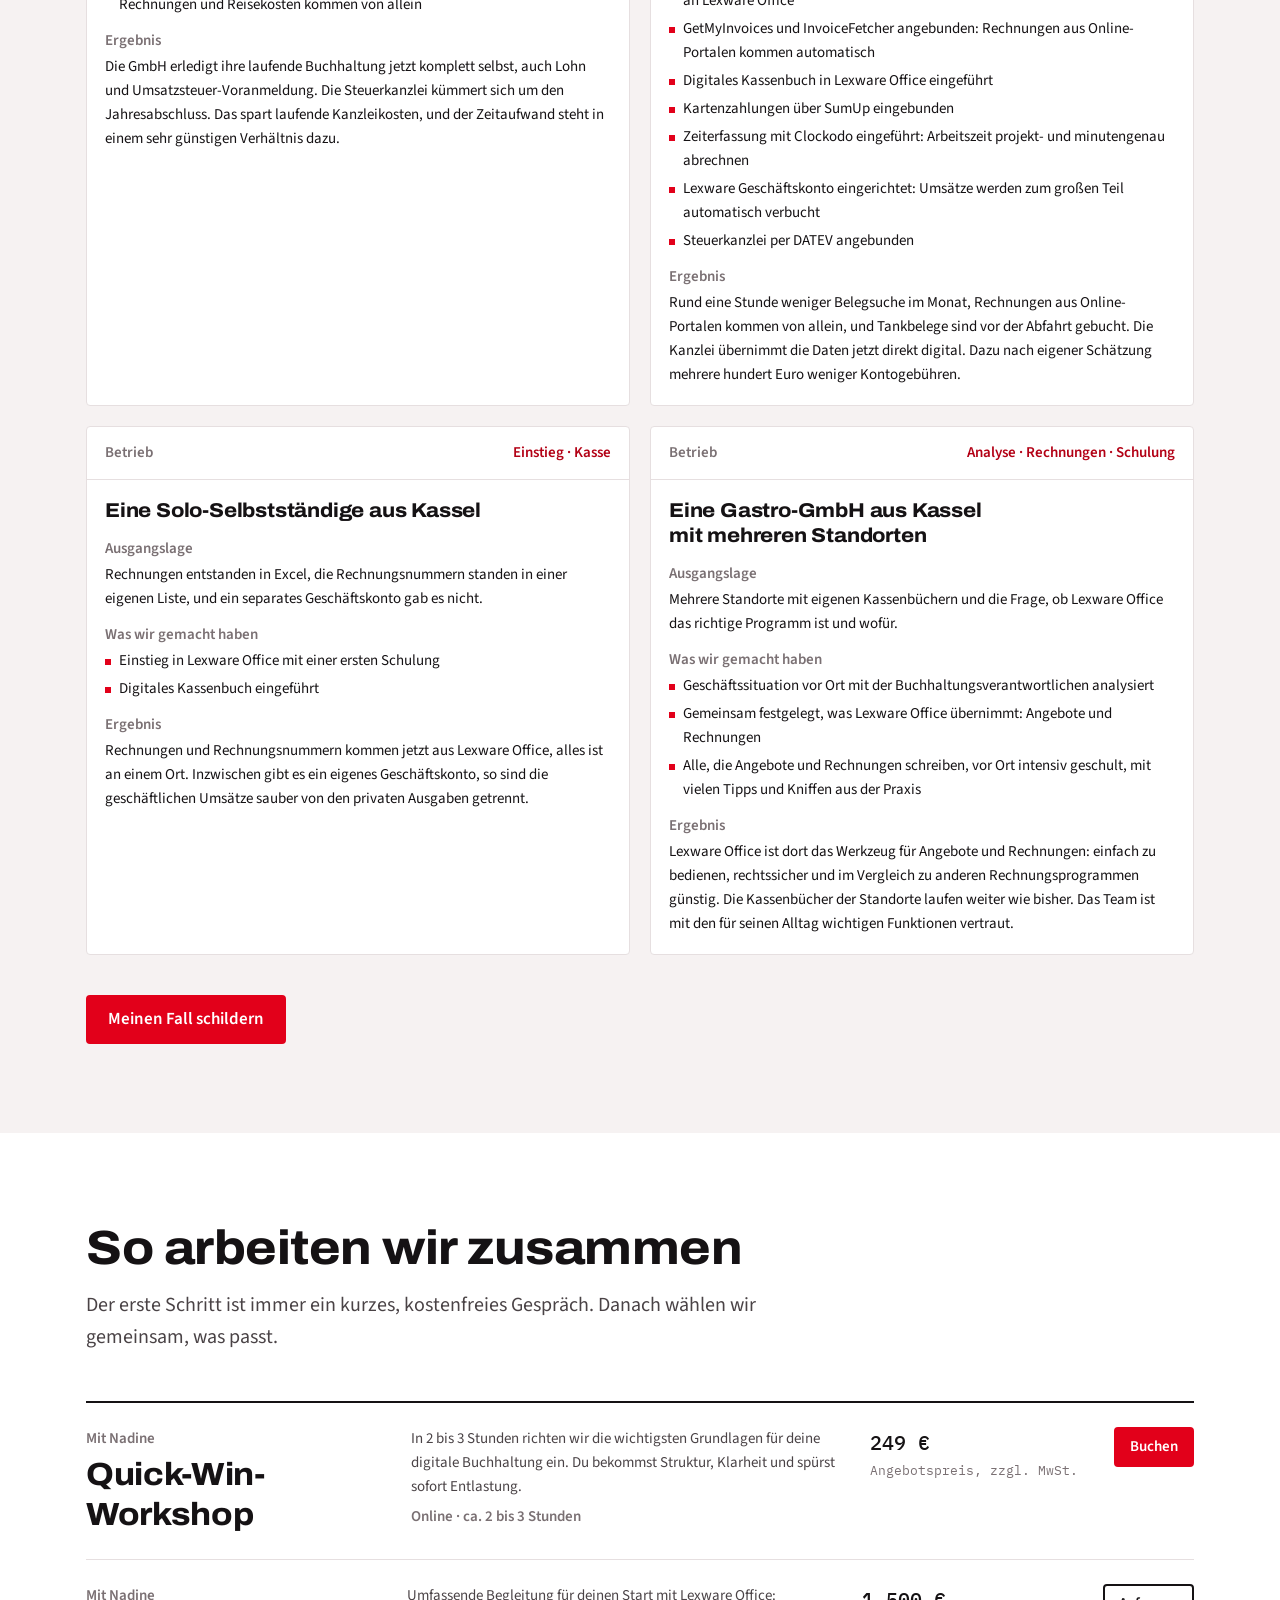
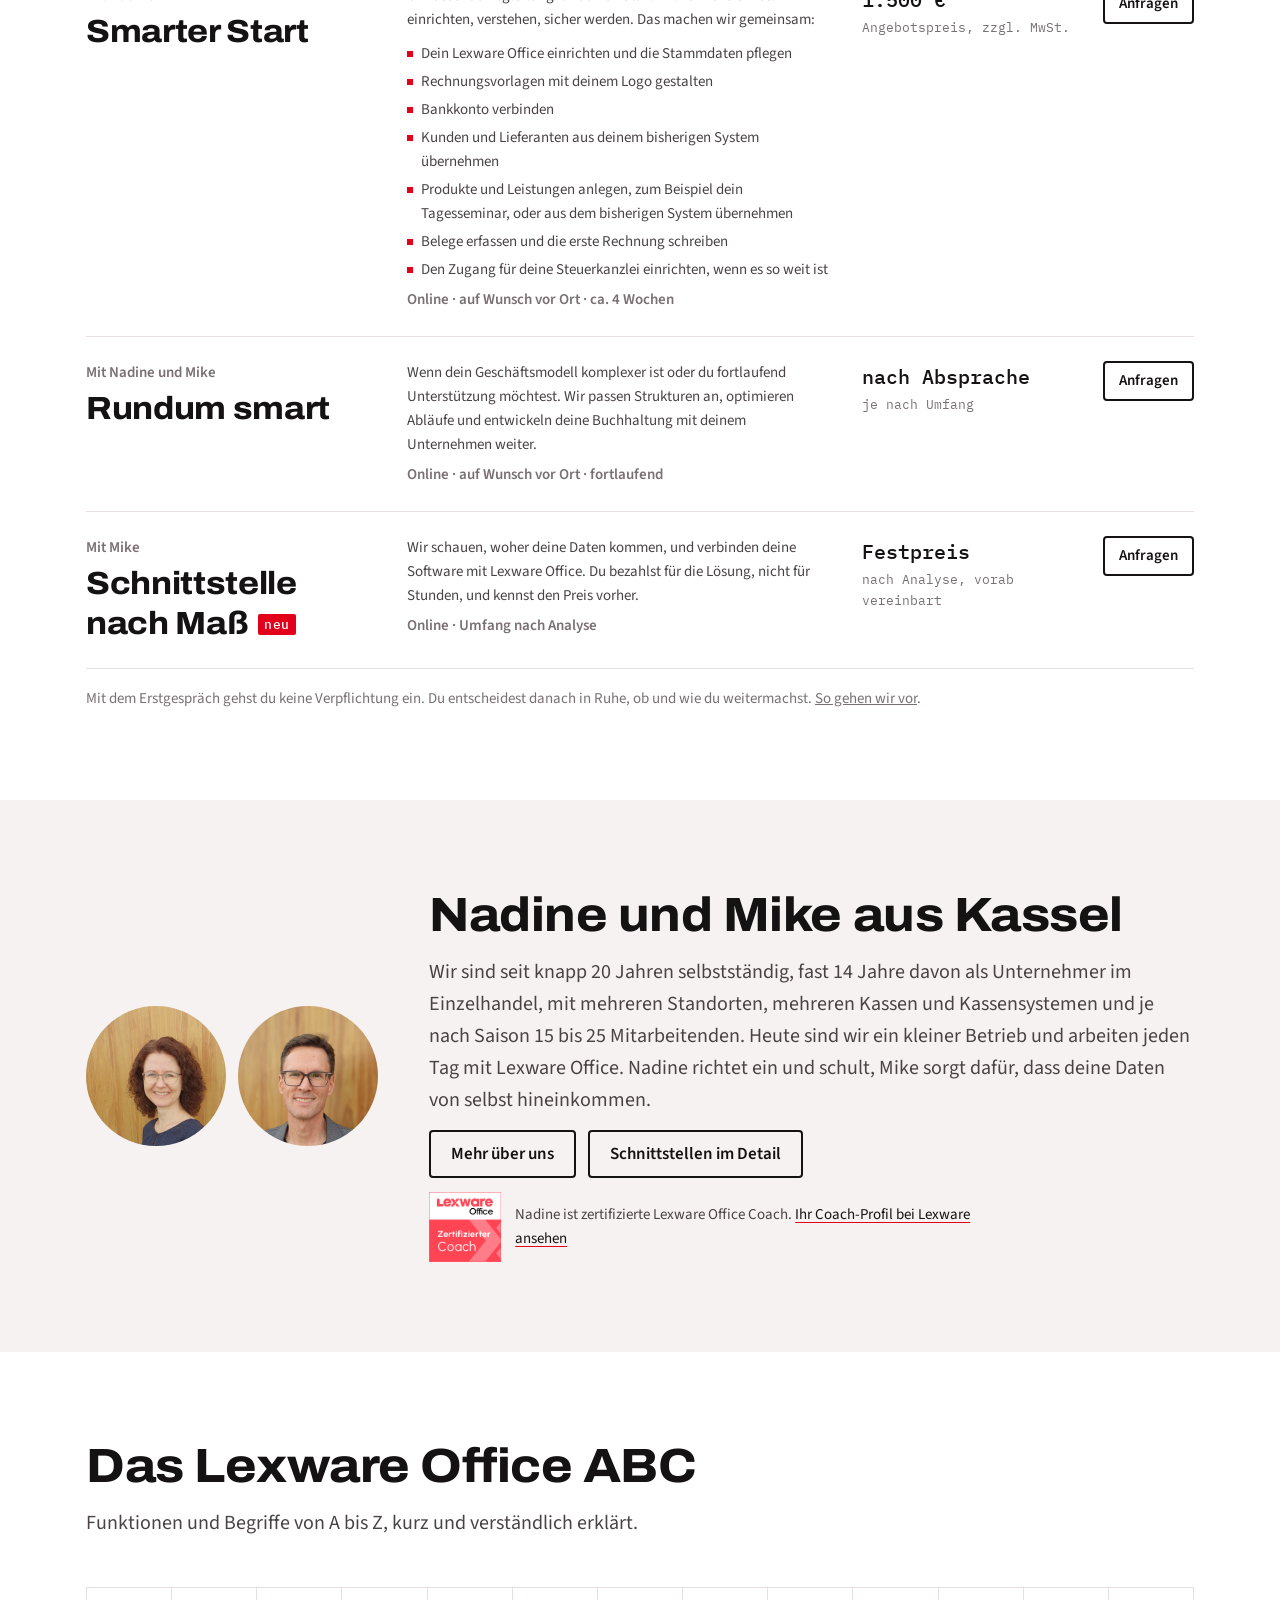
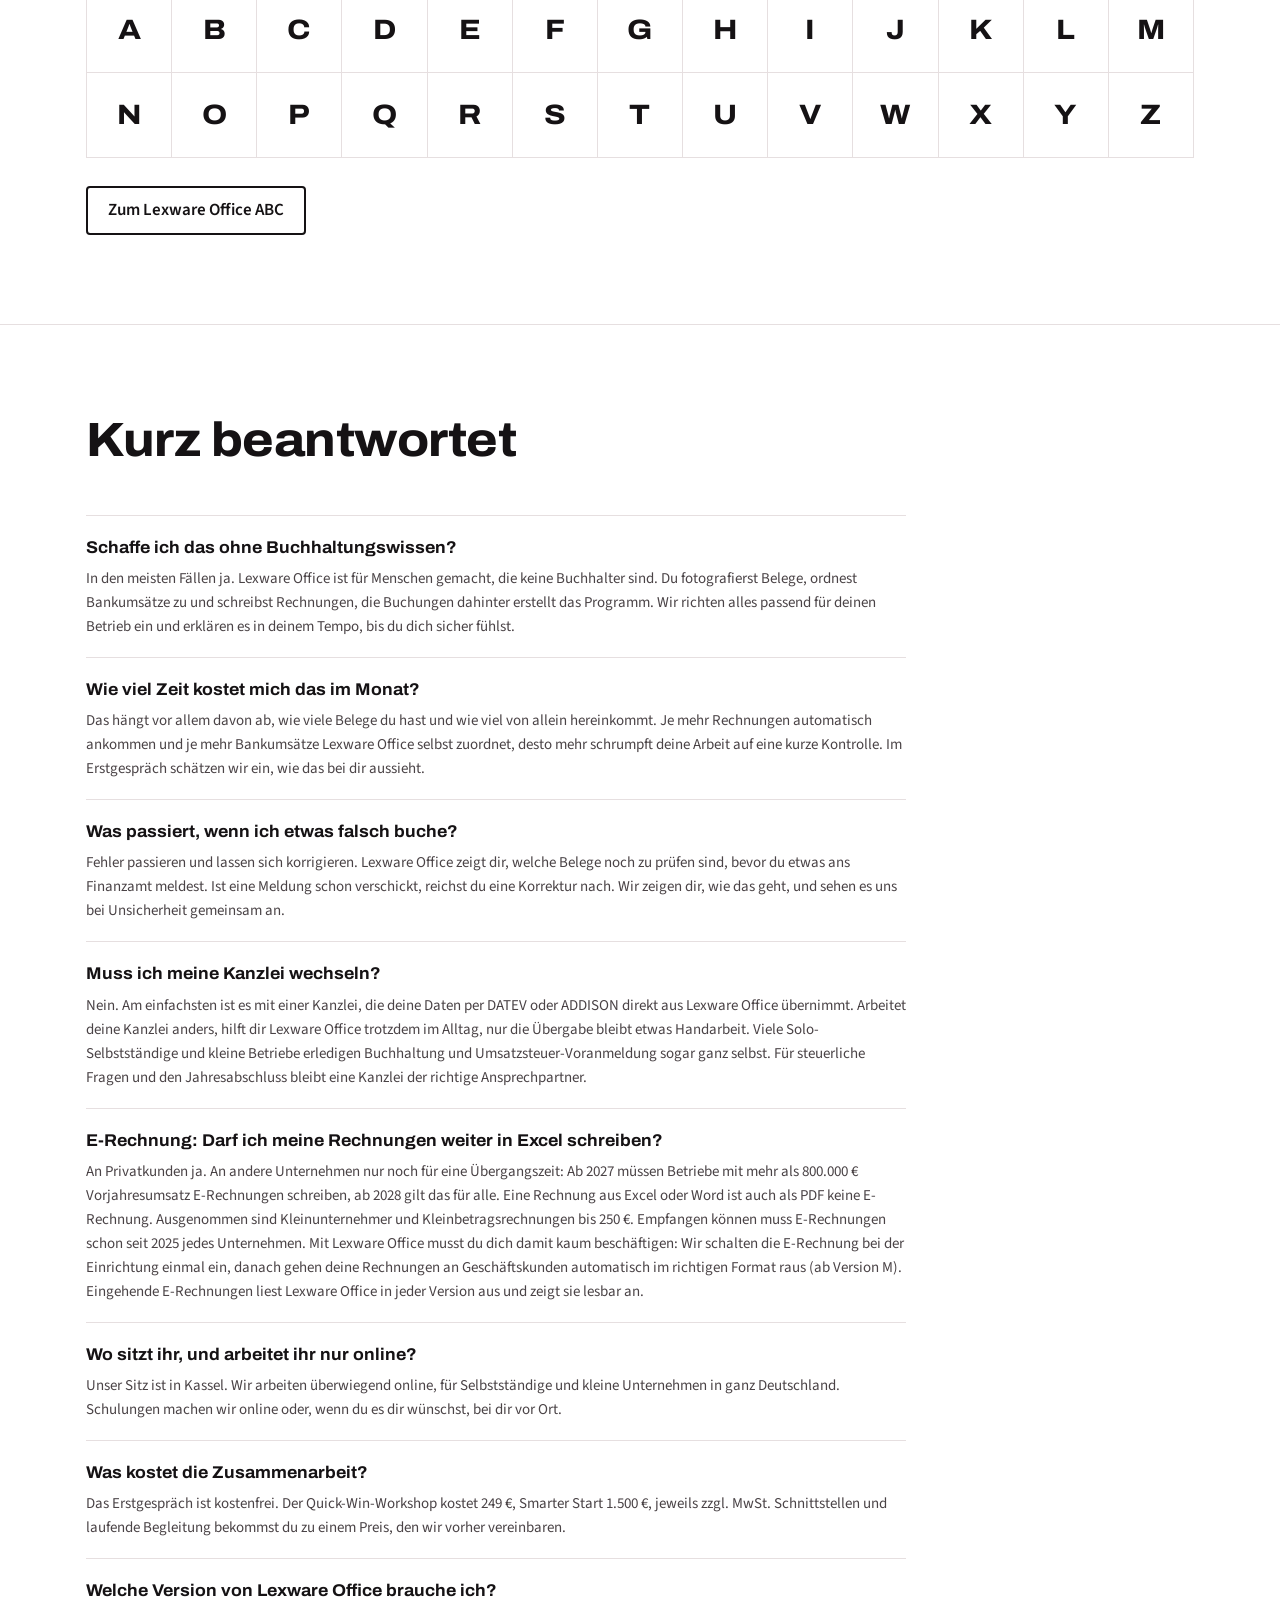
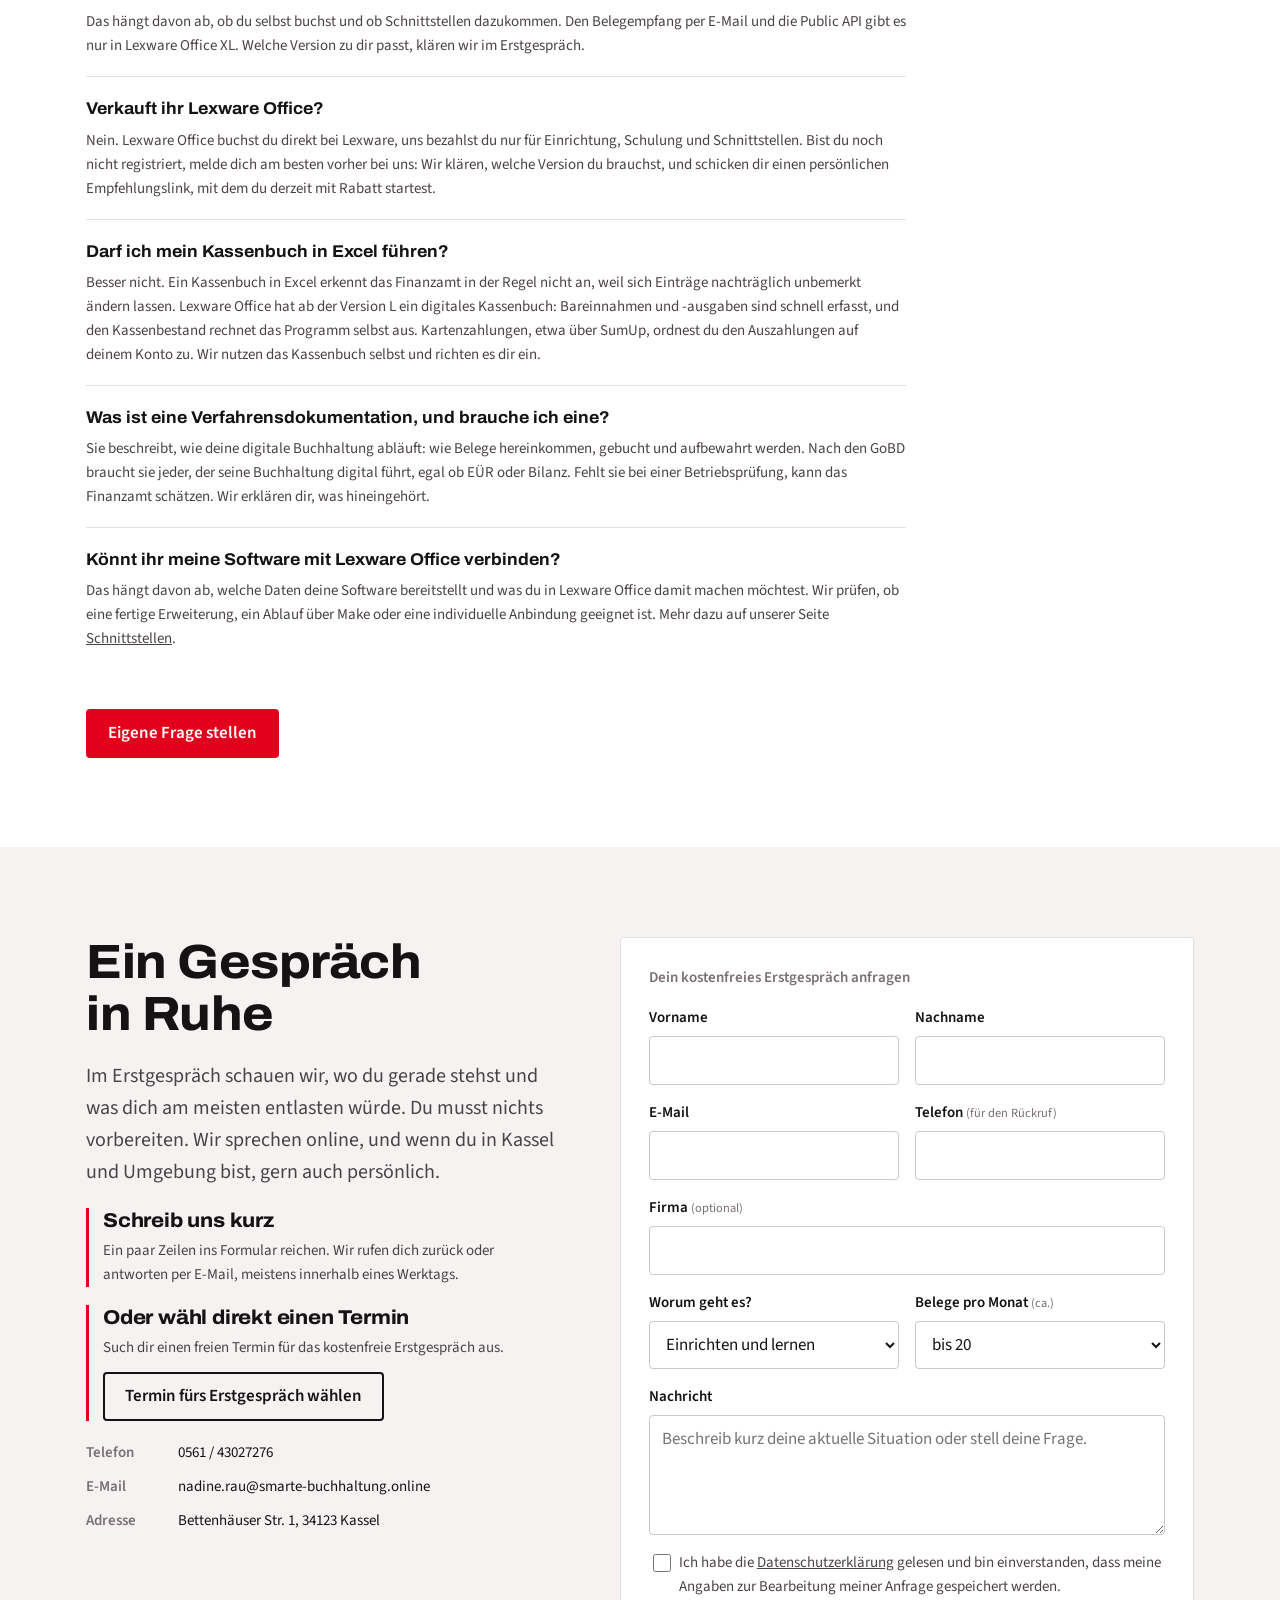
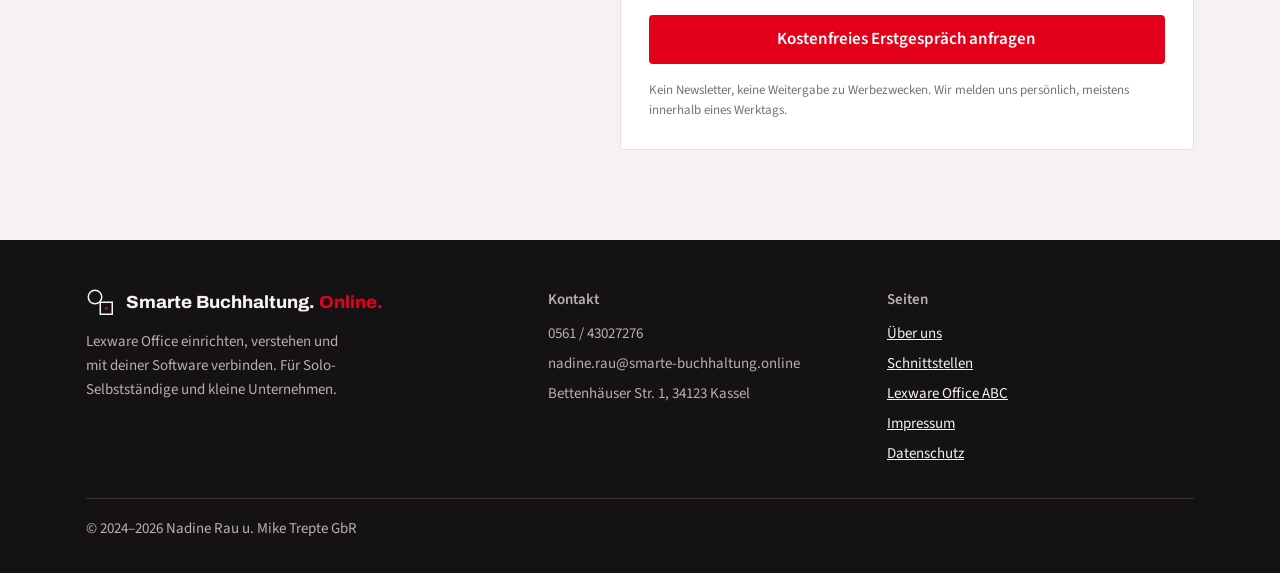
==== commit 7c90ec56: "Entwurf: Kopfbereich kürzer, Steuerkanzlei durchgehend kooperativ formuliert, ABC ohne '60 Funktione" ====
--- a/index.html
+++ b/index.html
@@ -267,8 +267,8 @@
     <div class="wrap hero-grid">
       <div class="hero-copy">
         <div class="hero-paths">
-          <p><strong>Du startest neu oder wechselst von einem anderen Programm?</strong> Nadine richtet Lexware Office für deinen Betrieb ein, übernimmt deine Kunden- und Artikellisten und zeigt dir, wie du Belege erfasst und Rechnungen schreibst.</p>
-          <p><strong>Deine Rechnungen entstehen in einem Shop, einer Kasse oder einer Branchensoftware?</strong> Mike prüft mit dir, wie diese Daten in Lexware Office ankommen, damit möglichst wenig doppelte Arbeit entsteht.</p>
+          <p><strong>Du startest neu oder wechselst von einem anderen Programm?</strong> Nadine richtet Lexware Office für dich ein und zeigt dir, wie du damit arbeitest.</p>
+          <p><strong>Deine Rechnungen entstehen in Shop, Kasse oder Branchensoftware?</strong> Mike prüft mit dir, wie die Daten in Lexware Office kommen.</p>
         </div>
         <div class="btns">
           <a class="btn" href="#kontakt">Kostenfreies Erstgespräch anfragen</a>
@@ -308,7 +308,7 @@
         <article class="gain">
           <span class="label label--red">Souveränität</span>
           <h3>Du hast das Heft in der Hand</h3>
-          <p>Du weißt jederzeit, wo du stehst, und entscheidest selbst, wofür du die Kanzlei brauchst.</p>
+          <p>Du weißt jederzeit, wo du stehst, und stimmst mit deiner Kanzlei ab, wer was übernimmt.</p>
         </article>
         <article class="gain">
           <span class="label label--red">Weniger Aufwand</span>
@@ -350,8 +350,8 @@
           <p class="problem-after"><span class="label label--red">Mit uns</span>Wir prüfen, wie die Daten automatisch hinüberkommen. So kann viel Abtippen wegfallen.</p>
         </li>
         <li class="problem">
-          <p class="problem-before"><span class="label">Vorher</span>„Die Kanzlei fragt ständig nach Unterlagen, und jede Stunde steht auf der Rechnung.“</p>
-          <p class="problem-after"><span class="label label--red">Mit uns</span>Deine Kanzlei kann die Daten digital übernehmen. Das kann Rückfragen und Aufwand verringern.</p>
+          <p class="problem-before"><span class="label">Vorher</span>„Für die Kanzlei suche ich jeden Monat Unterlagen zusammen.“</p>
+          <p class="problem-after"><span class="label label--red">Mit uns</span>Deine Kanzlei kann Belege und Daten digital übernehmen. Das kann dir und deiner Kanzlei Zeit sparen.</p>
         </li>
         <li class="problem">
           <p class="problem-before"><span class="label">Vorher</span>„Ich weiß nie genau, wo ich finanziell gerade stehe.“</p>
@@ -460,7 +460,7 @@
         </article>
         <article class="path">
           <span class="label">Weg 3</span>
-          <h3>Mit einer Kanzlei, die auf Papier arbeitet</h3>
+          <h3>Mit Übergabe auf Papier</h3>
           <p>Auch dann hilft dir Lexware Office im Alltag: Rechnungen, Belege und Bankumsätze sind an einem Ort. Die Übergabe an die Kanzlei bleibt aber Handarbeit. Vielleicht ist das ein guter Anlass, gemeinsam über den digitalen Weg zu sprechen.</p>
         </article>
       </div>
@@ -492,7 +492,7 @@
                   <li>Unter anderem Amazon Business und Spesenfuchs angebunden: Amazon-Rechnungen und Reisekosten kommen von allein</li>
                 </ul>
               </dd></div>
-              <div><dt>Ergebnis</dt><dd>Die GmbH erledigt ihre laufende Buchhaltung jetzt komplett selbst, auch Lohn und Umsatzsteuer-Voranmeldung. Die Steuerkanzlei erstellt nur noch den Jahresabschluss. Das spart laufende Kanzleikosten, und der Zeitaufwand steht in einem sehr günstigen Verhältnis dazu.</dd></div>
+              <div><dt>Ergebnis</dt><dd>Die GmbH erledigt ihre laufende Buchhaltung jetzt komplett selbst, auch Lohn und Umsatzsteuer-Voranmeldung. Die Steuerkanzlei kümmert sich um den Jahresabschluss. Das spart laufende Kanzleikosten, und der Zeitaufwand steht in einem sehr günstigen Verhältnis dazu.</dd></div>
             </dl>
           </div>
         </article>
@@ -501,7 +501,7 @@
           <div class="case-body">
             <h3>Unsere eigene 2-Personen-GbR</h3>
             <dl>
-              <div><dt>Ausgangslage</dt><dd>Rechnungen kamen über das Postfach und Online-Portale, Tank- und Rechnungsbelege auf Papier mussten gesammelt werden, und die Kanzlei forderte regelmäßig Unterlagen an.</dd></div>
+              <div><dt>Ausgangslage</dt><dd>Rechnungen kamen über das Postfach und Online-Portale, Tank- und Rechnungsbelege auf Papier mussten gesammelt werden, und für die Kanzlei mussten regelmäßig Unterlagen zusammengestellt werden.</dd></div>
               <div><dt>Was wir gemacht haben</dt><dd>
                 <ul>
                   <li>Belegerfassung per App eingerichtet: Tank- und Rechnungsbelege auf Papier werden sofort fotografiert und gebucht</li>
@@ -514,7 +514,7 @@
                   <li>Steuerkanzlei per DATEV angebunden</li>
                 </ul>
               </dd></div>
-              <div><dt>Ergebnis</dt><dd>Rund eine Stunde weniger Belegsuche im Monat, Rechnungen aus Online-Portalen kommen von allein, und Tankbelege sind vor der Abfahrt gebucht. Die Kanzlei holt sich die Daten selbst, statt sie anzufordern. Dazu nach eigener Schätzung mehrere hundert Euro weniger Kontogebühren.</dd></div>
+              <div><dt>Ergebnis</dt><dd>Rund eine Stunde weniger Belegsuche im Monat, Rechnungen aus Online-Portalen kommen von allein, und Tankbelege sind vor der Abfahrt gebucht. Die Kanzlei übernimmt die Daten jetzt direkt digital. Dazu nach eigener Schätzung mehrere hundert Euro weniger Kontogebühren.</dd></div>
             </dl>
           </div>
         </article>
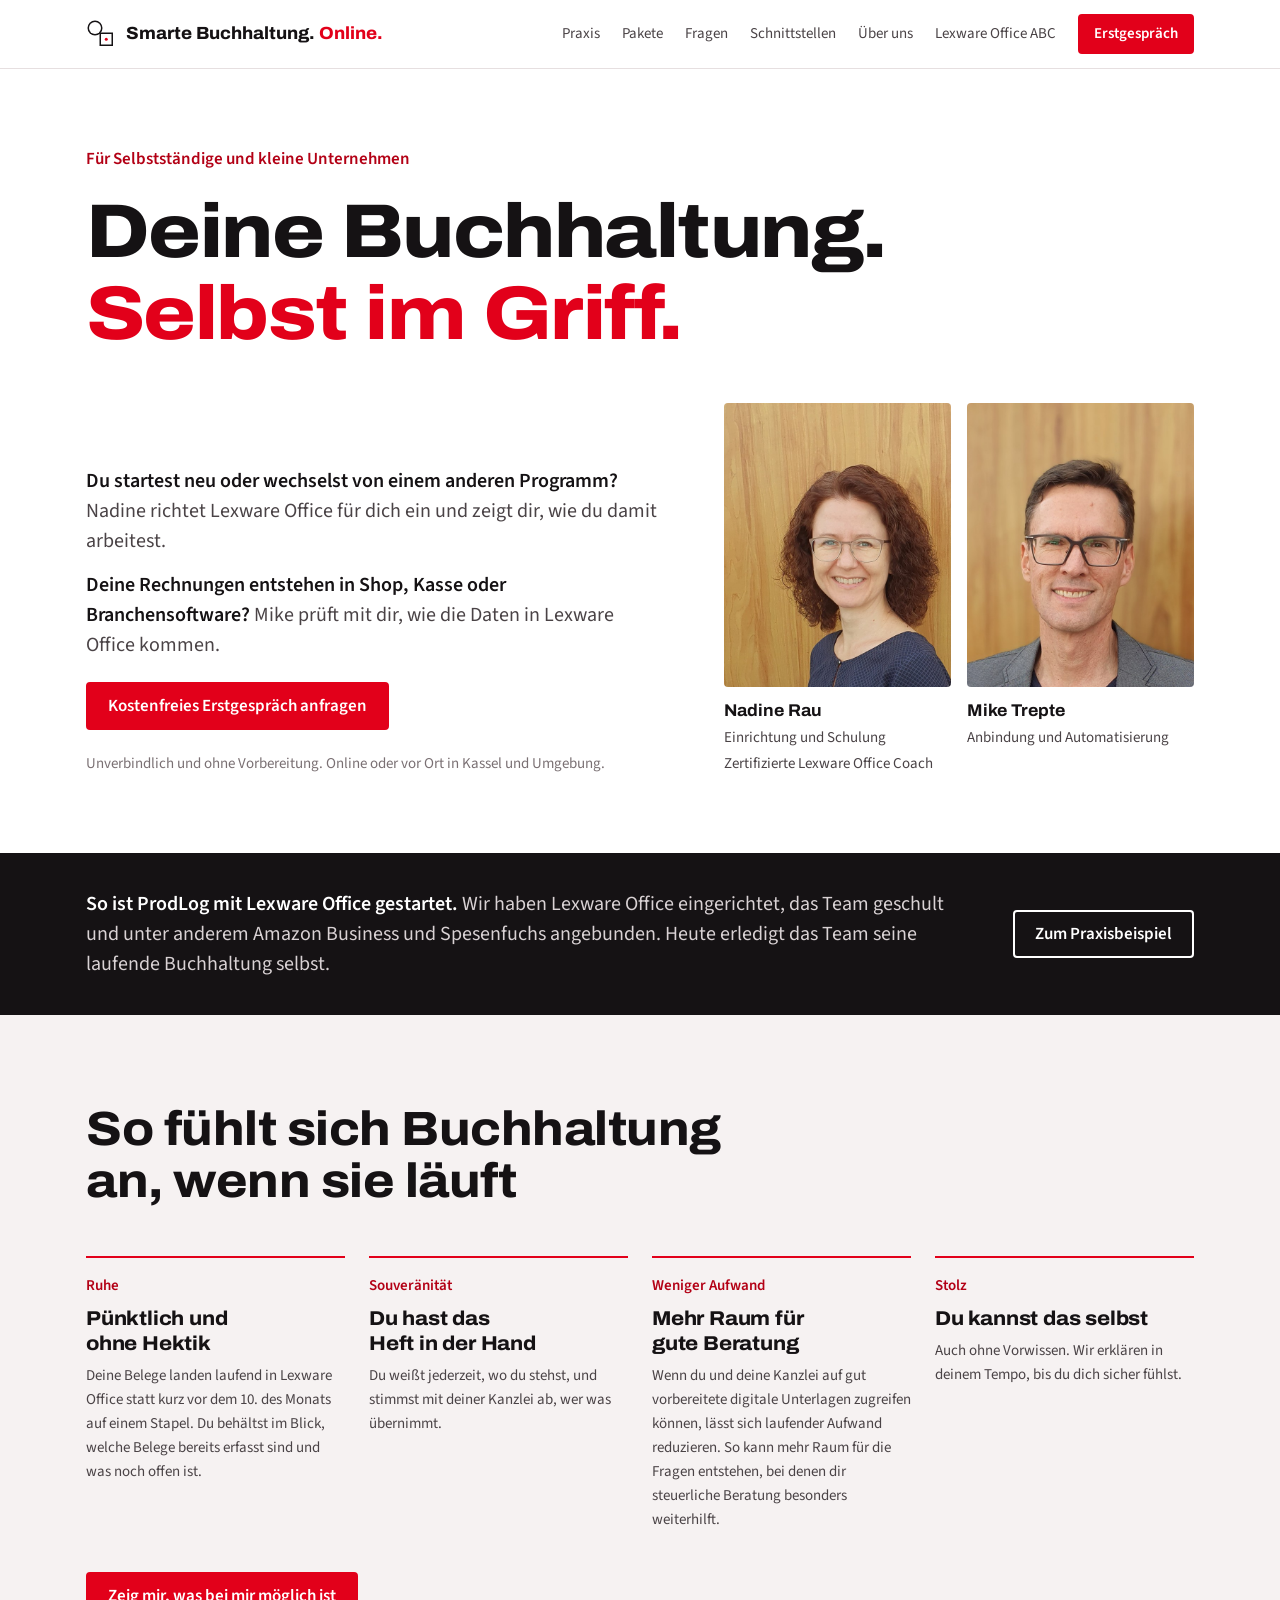
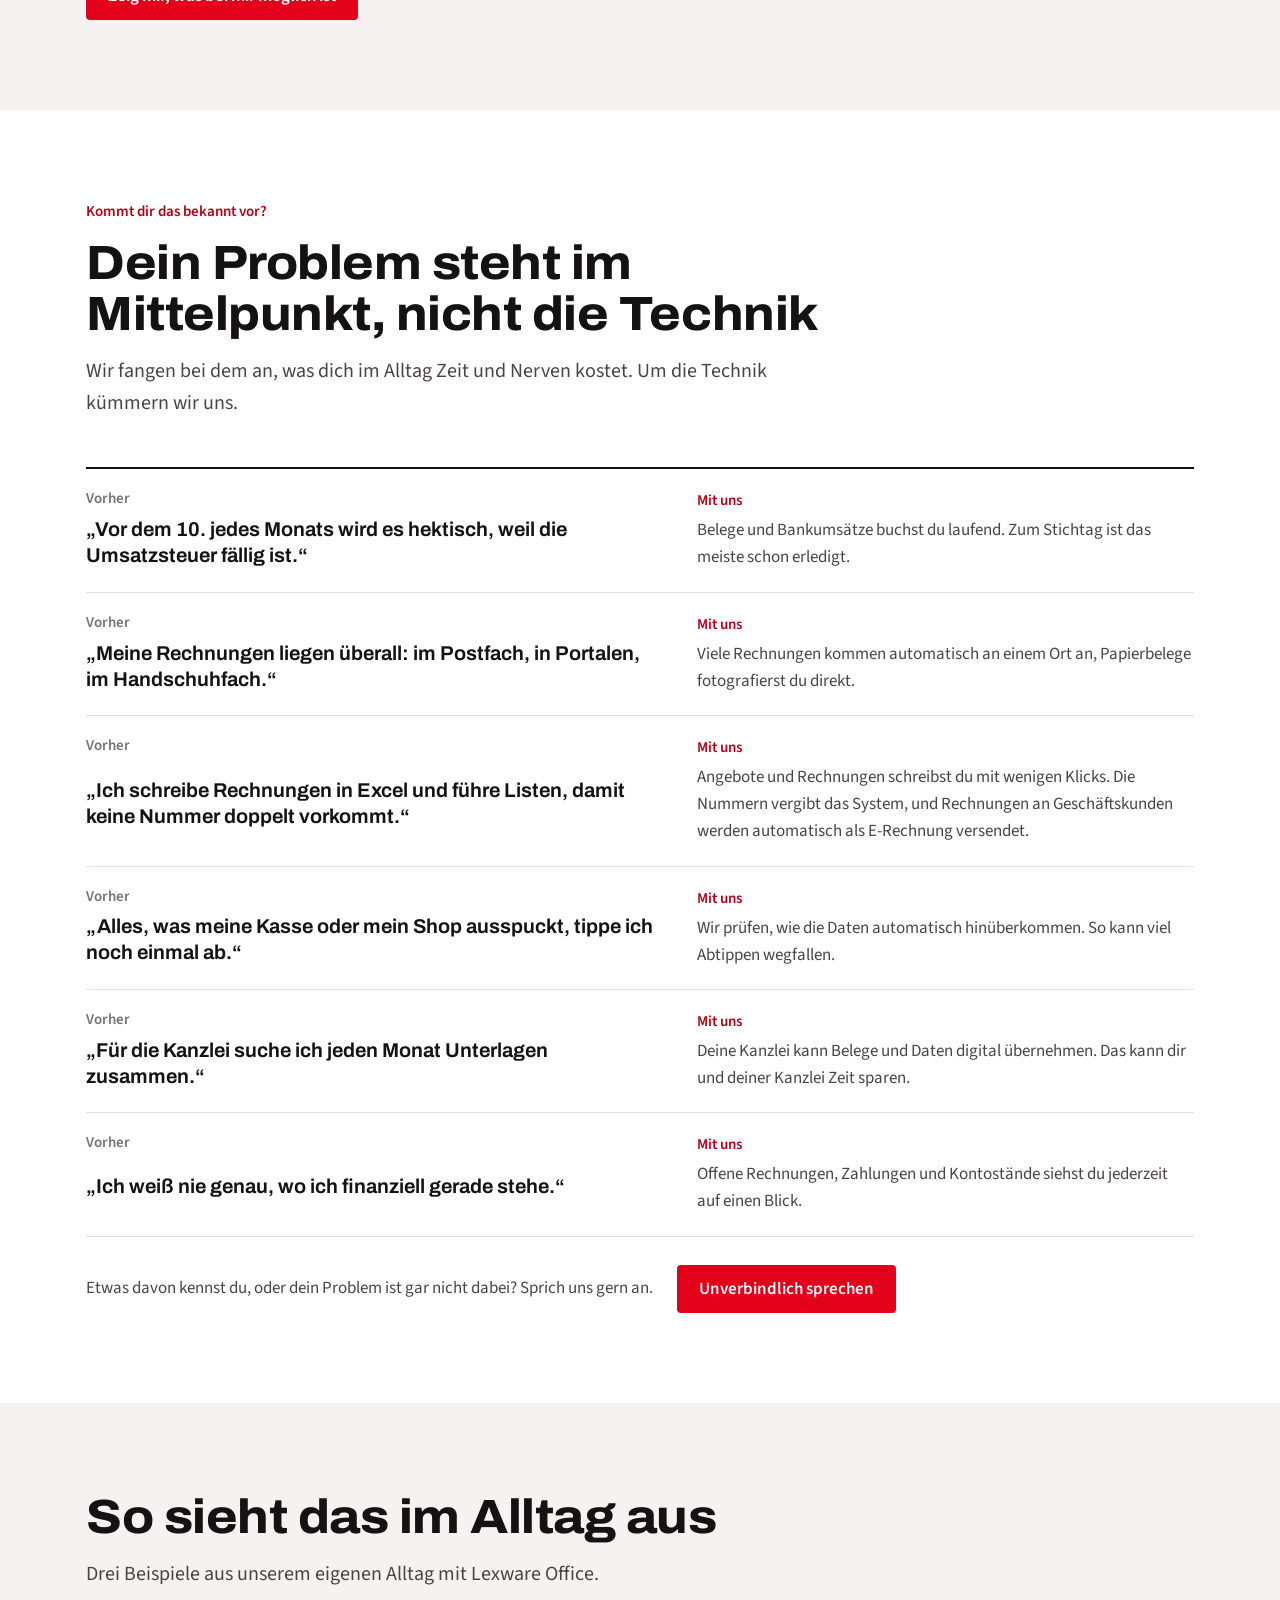
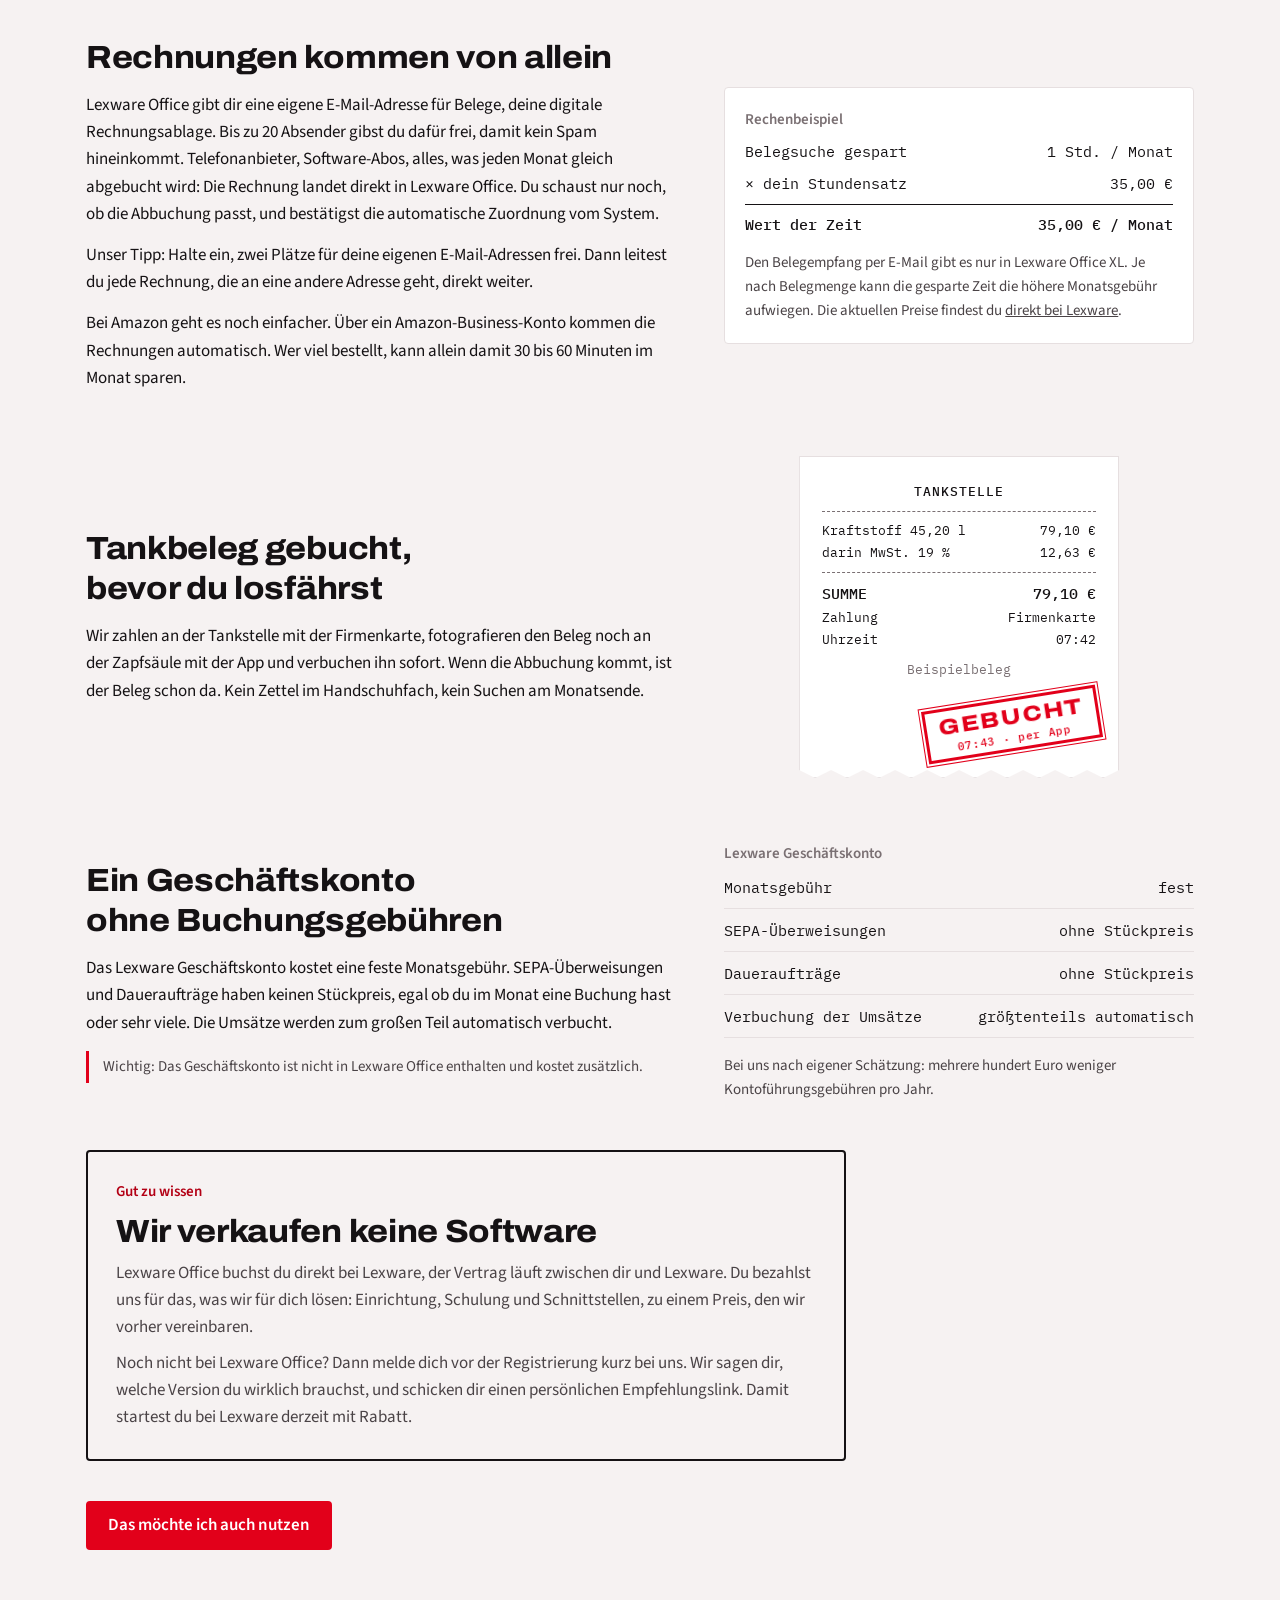
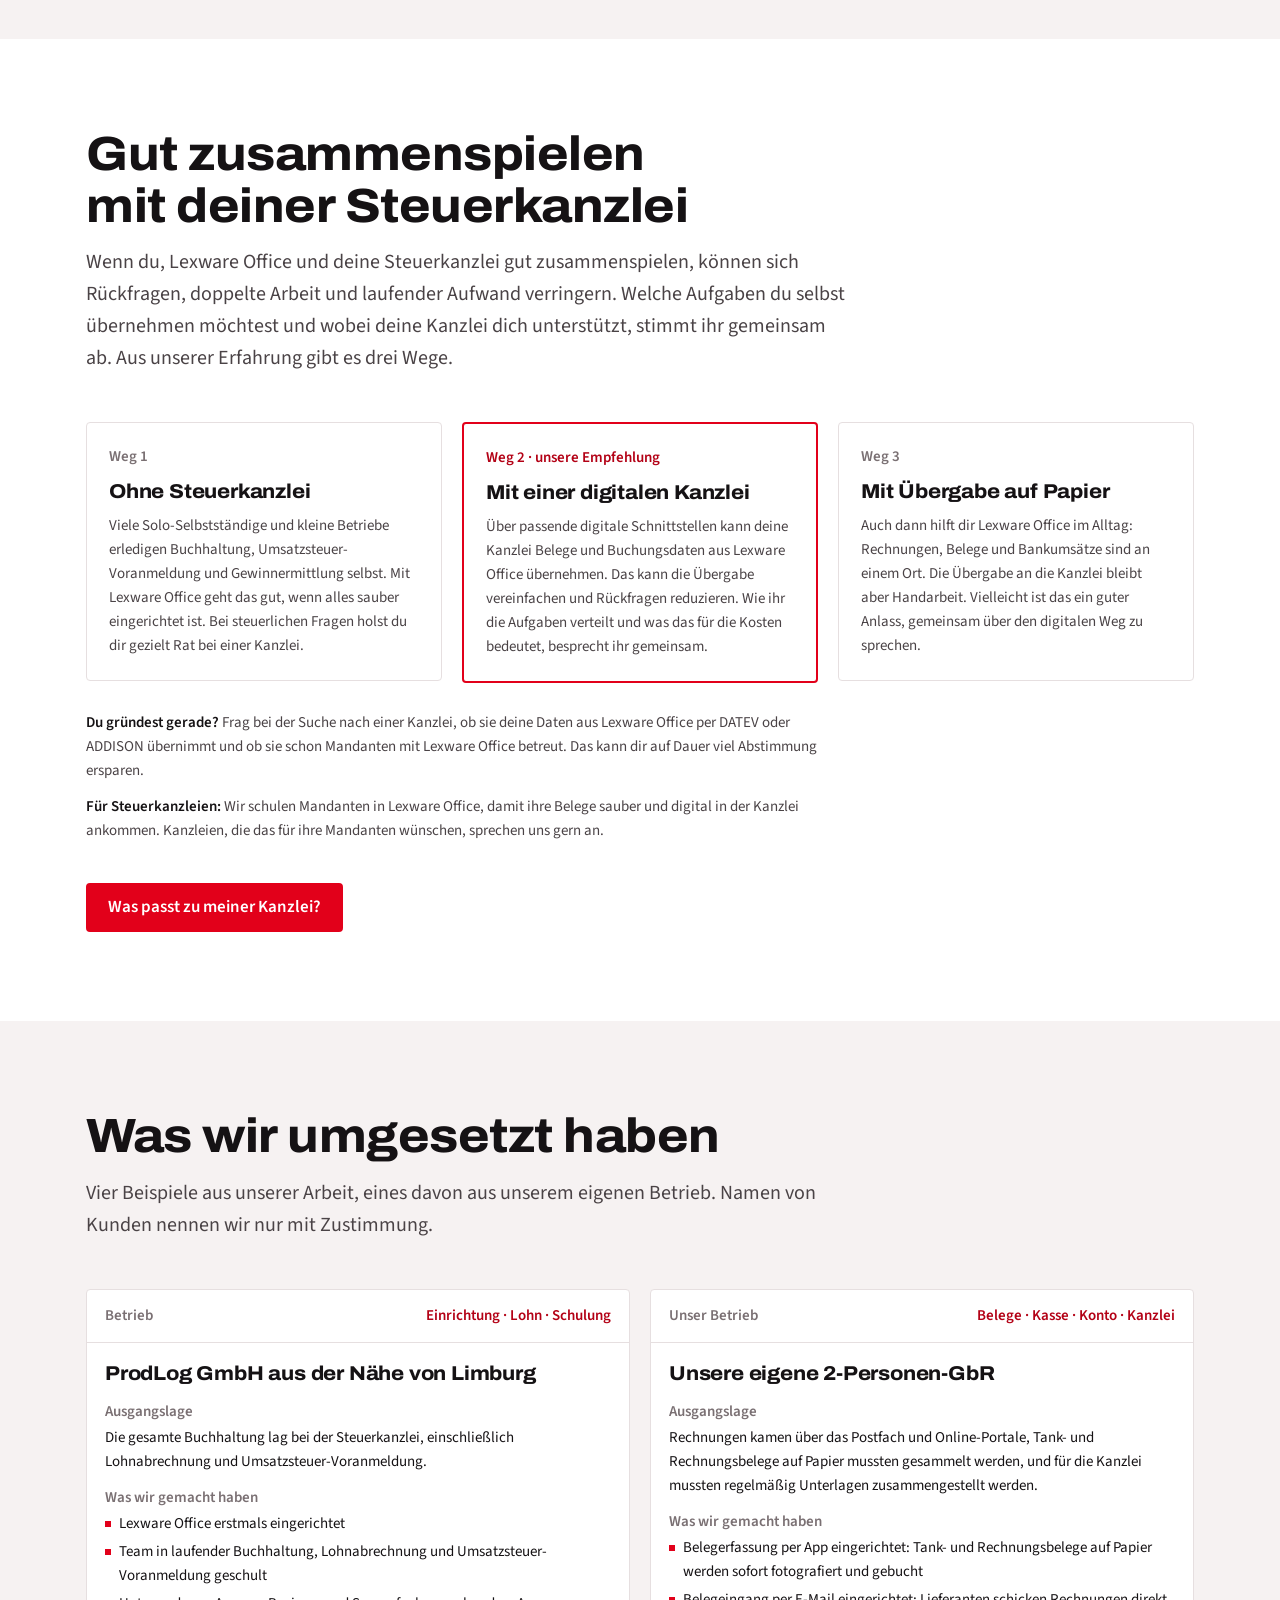
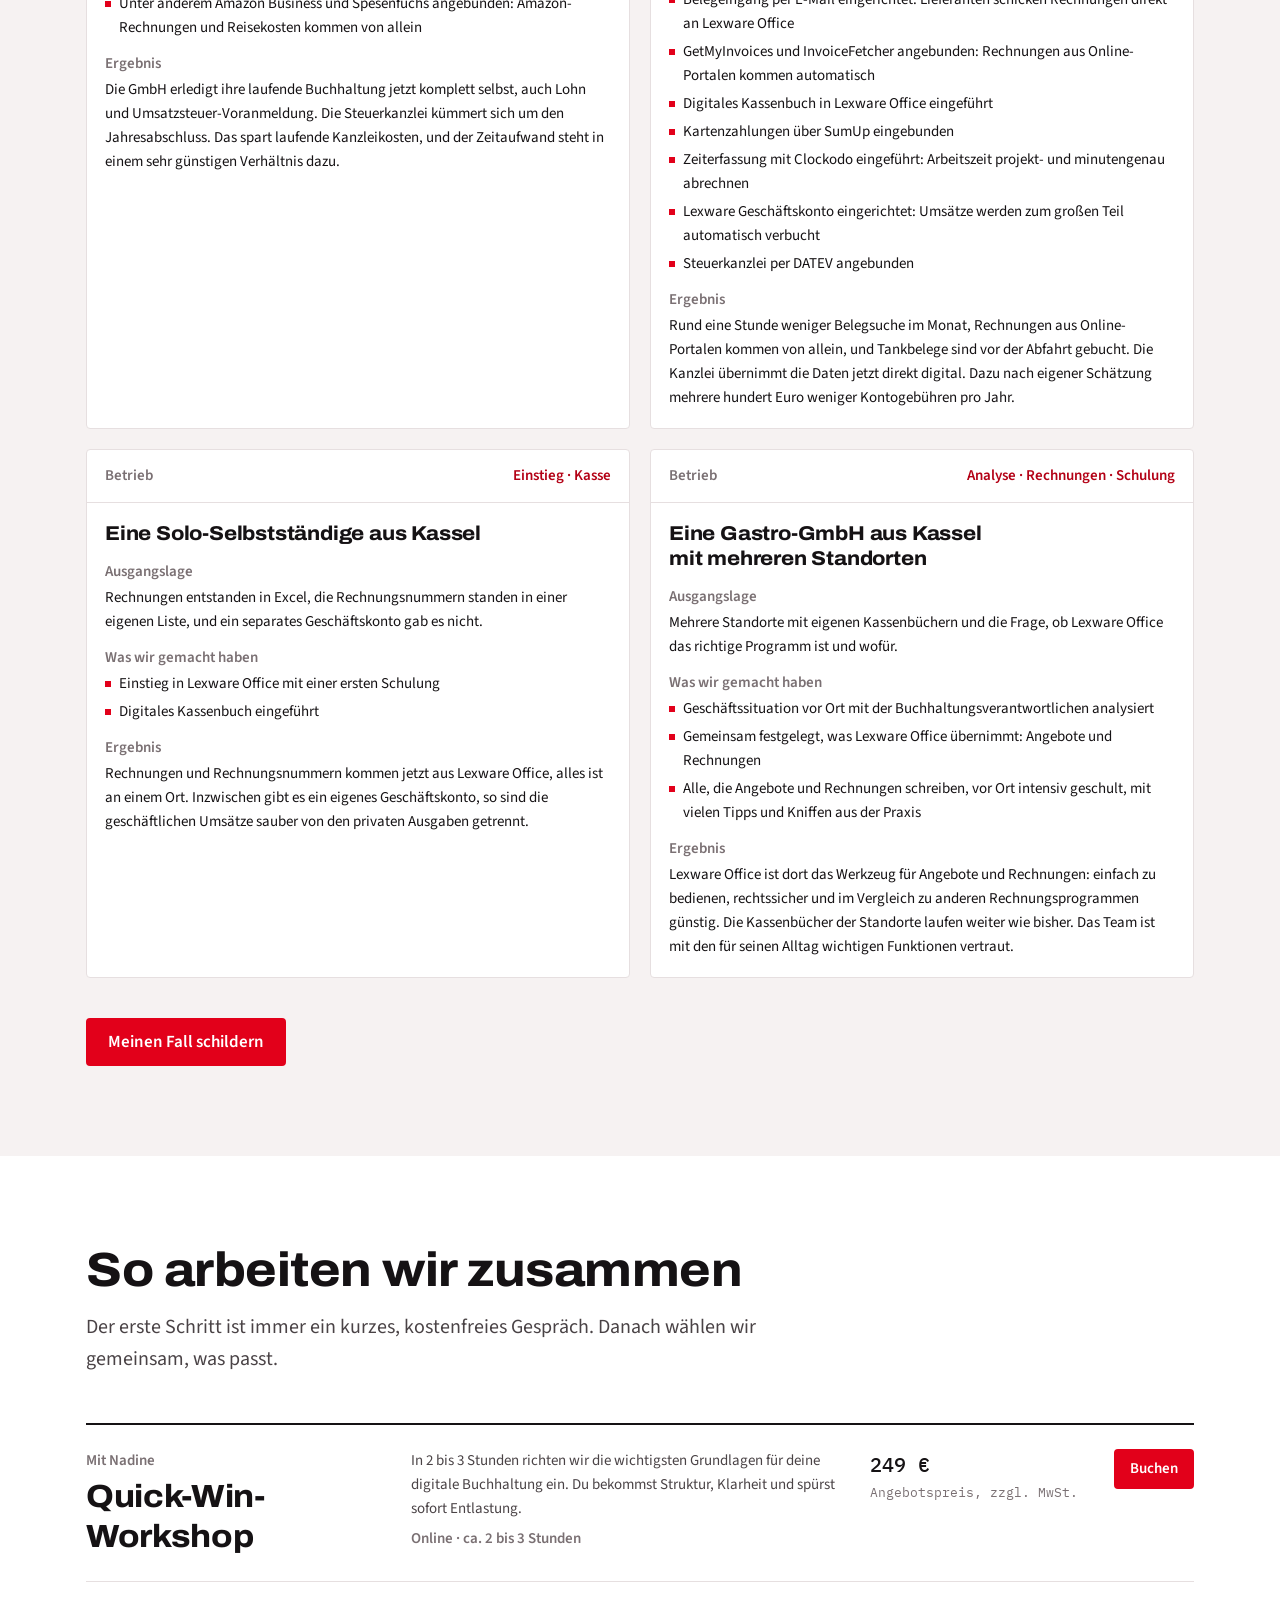
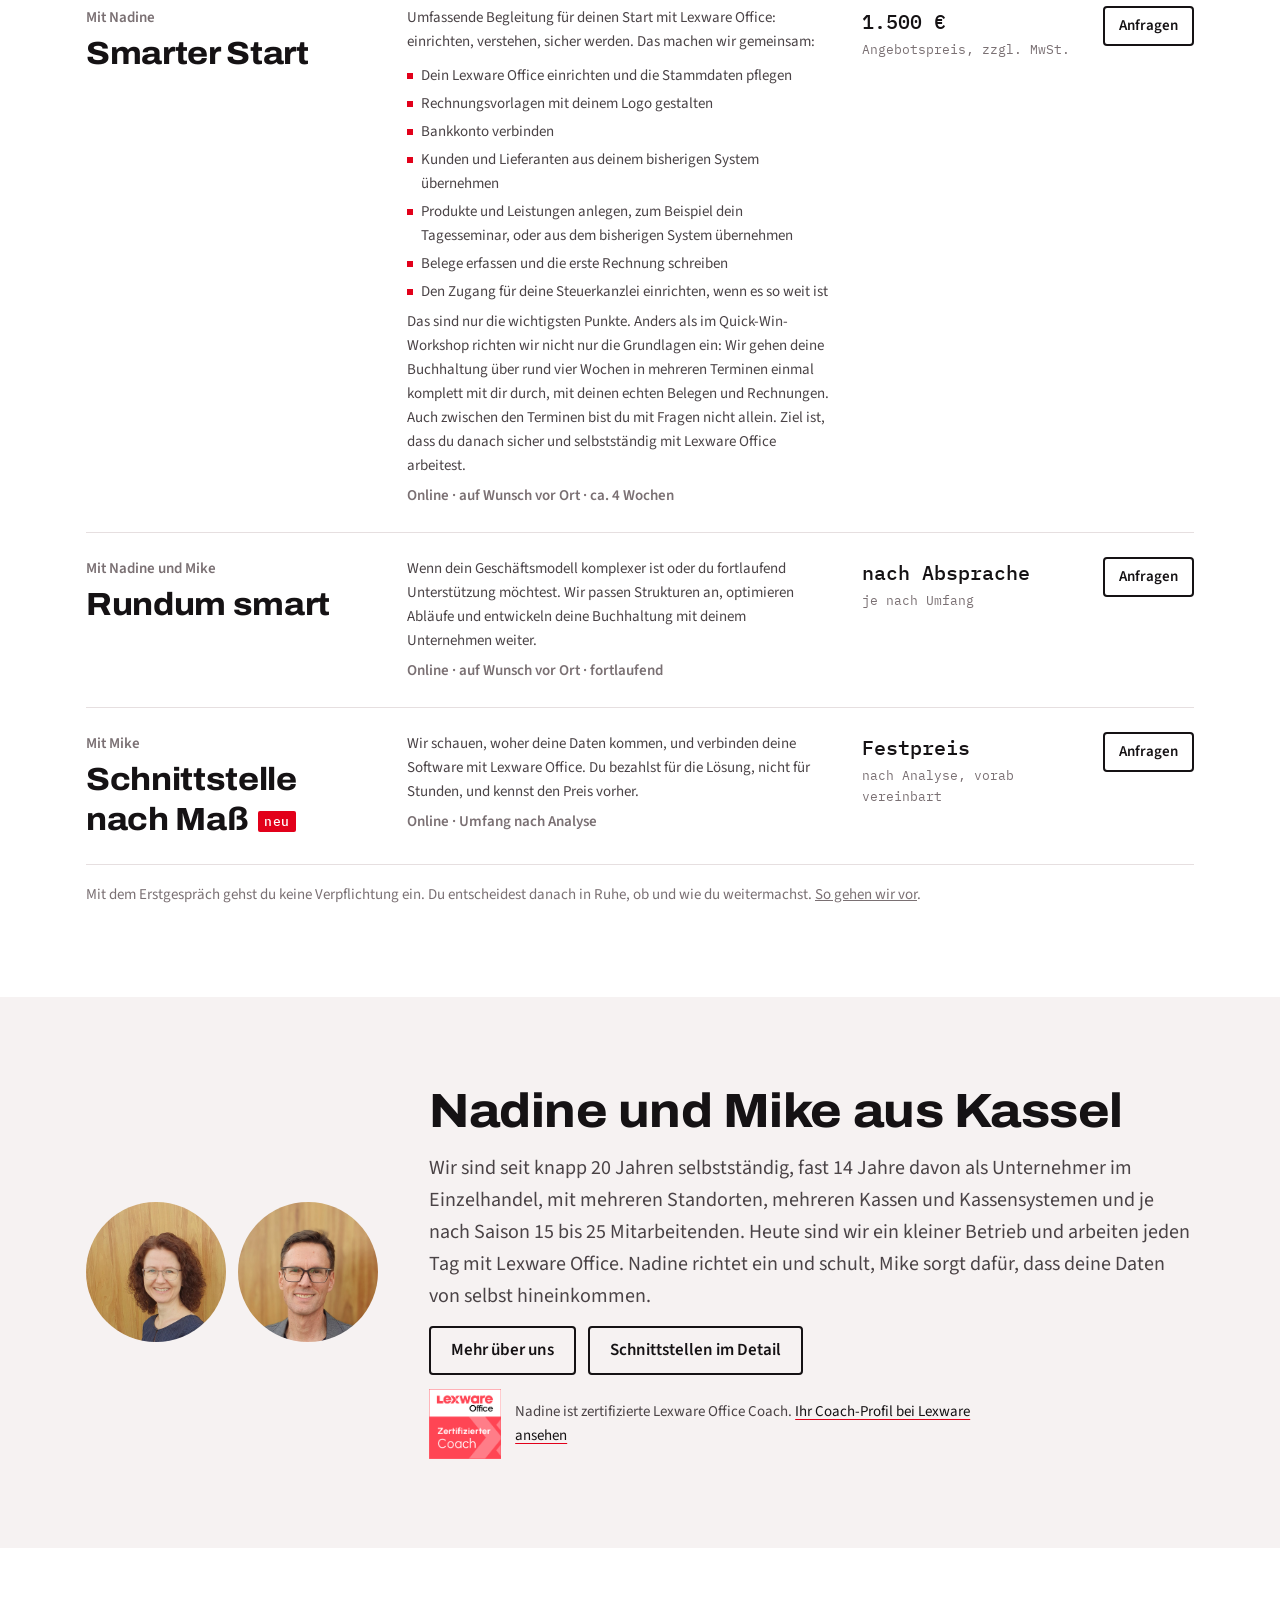
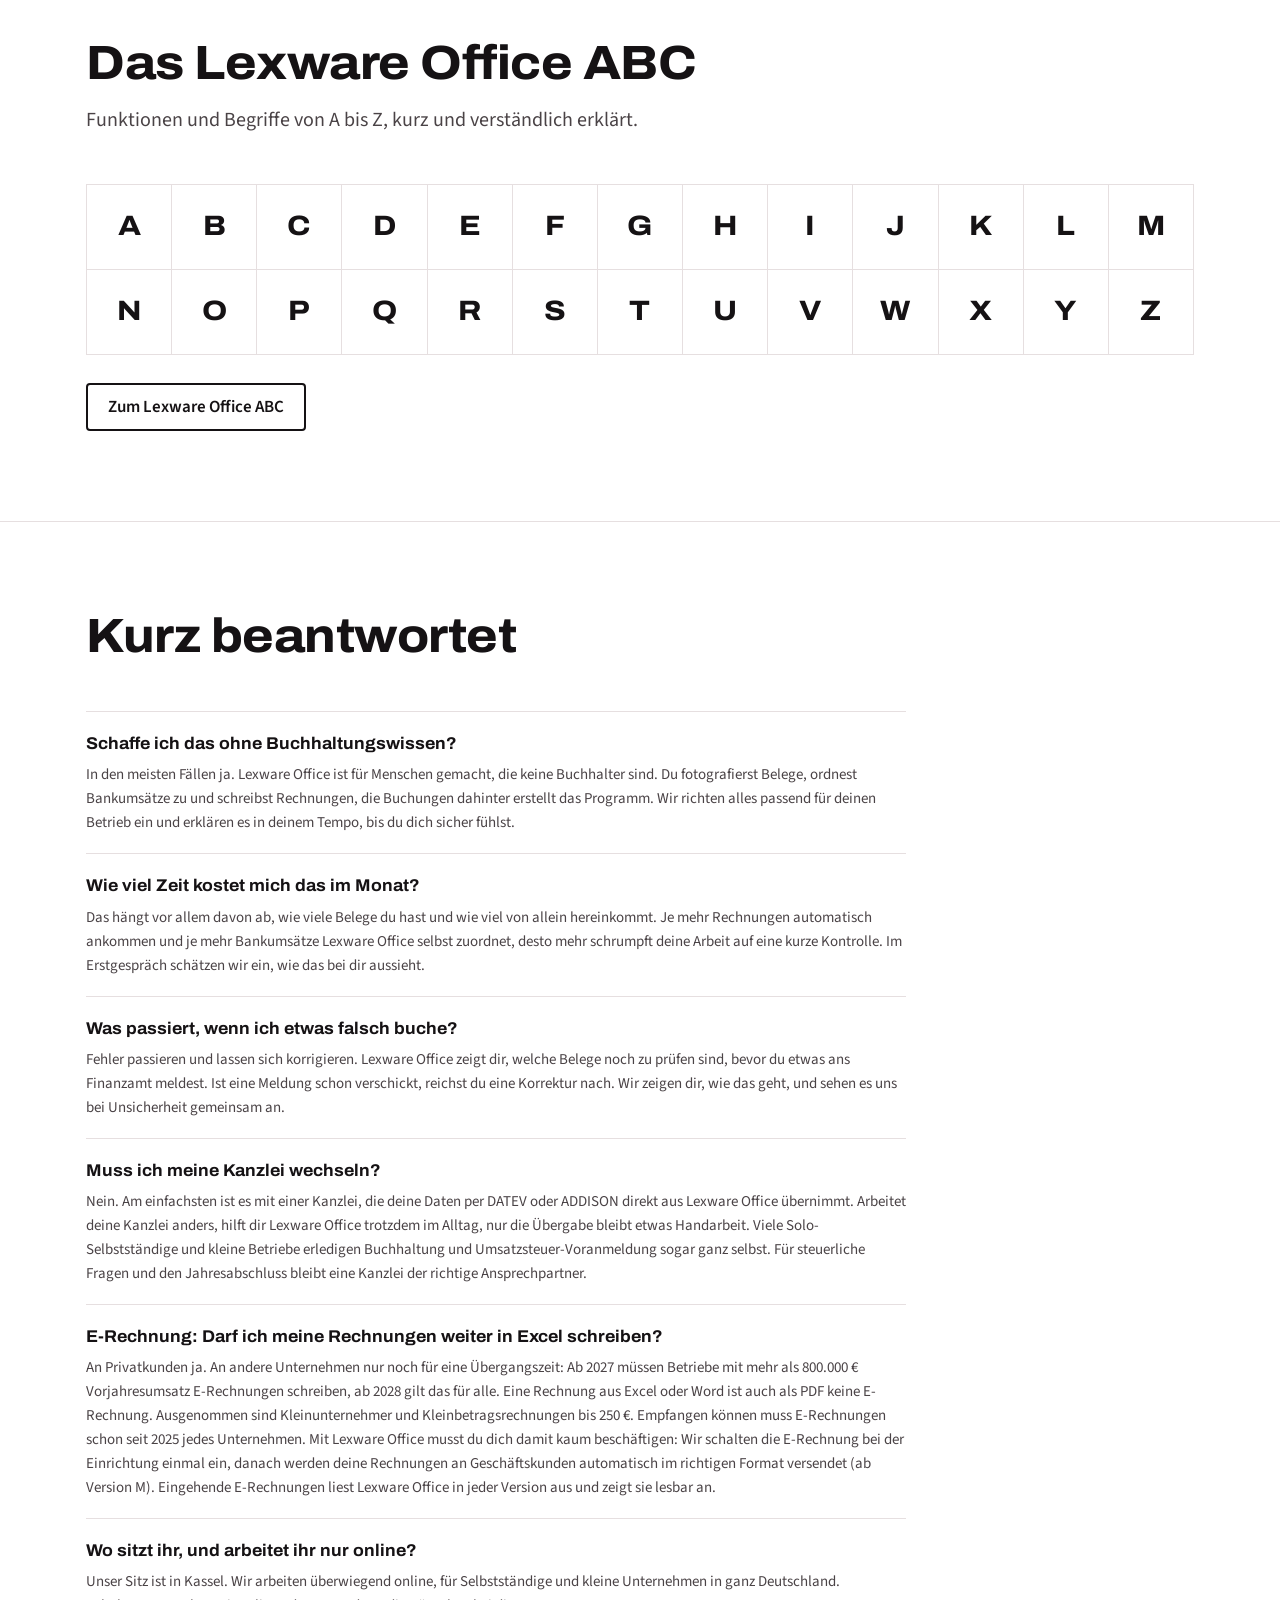
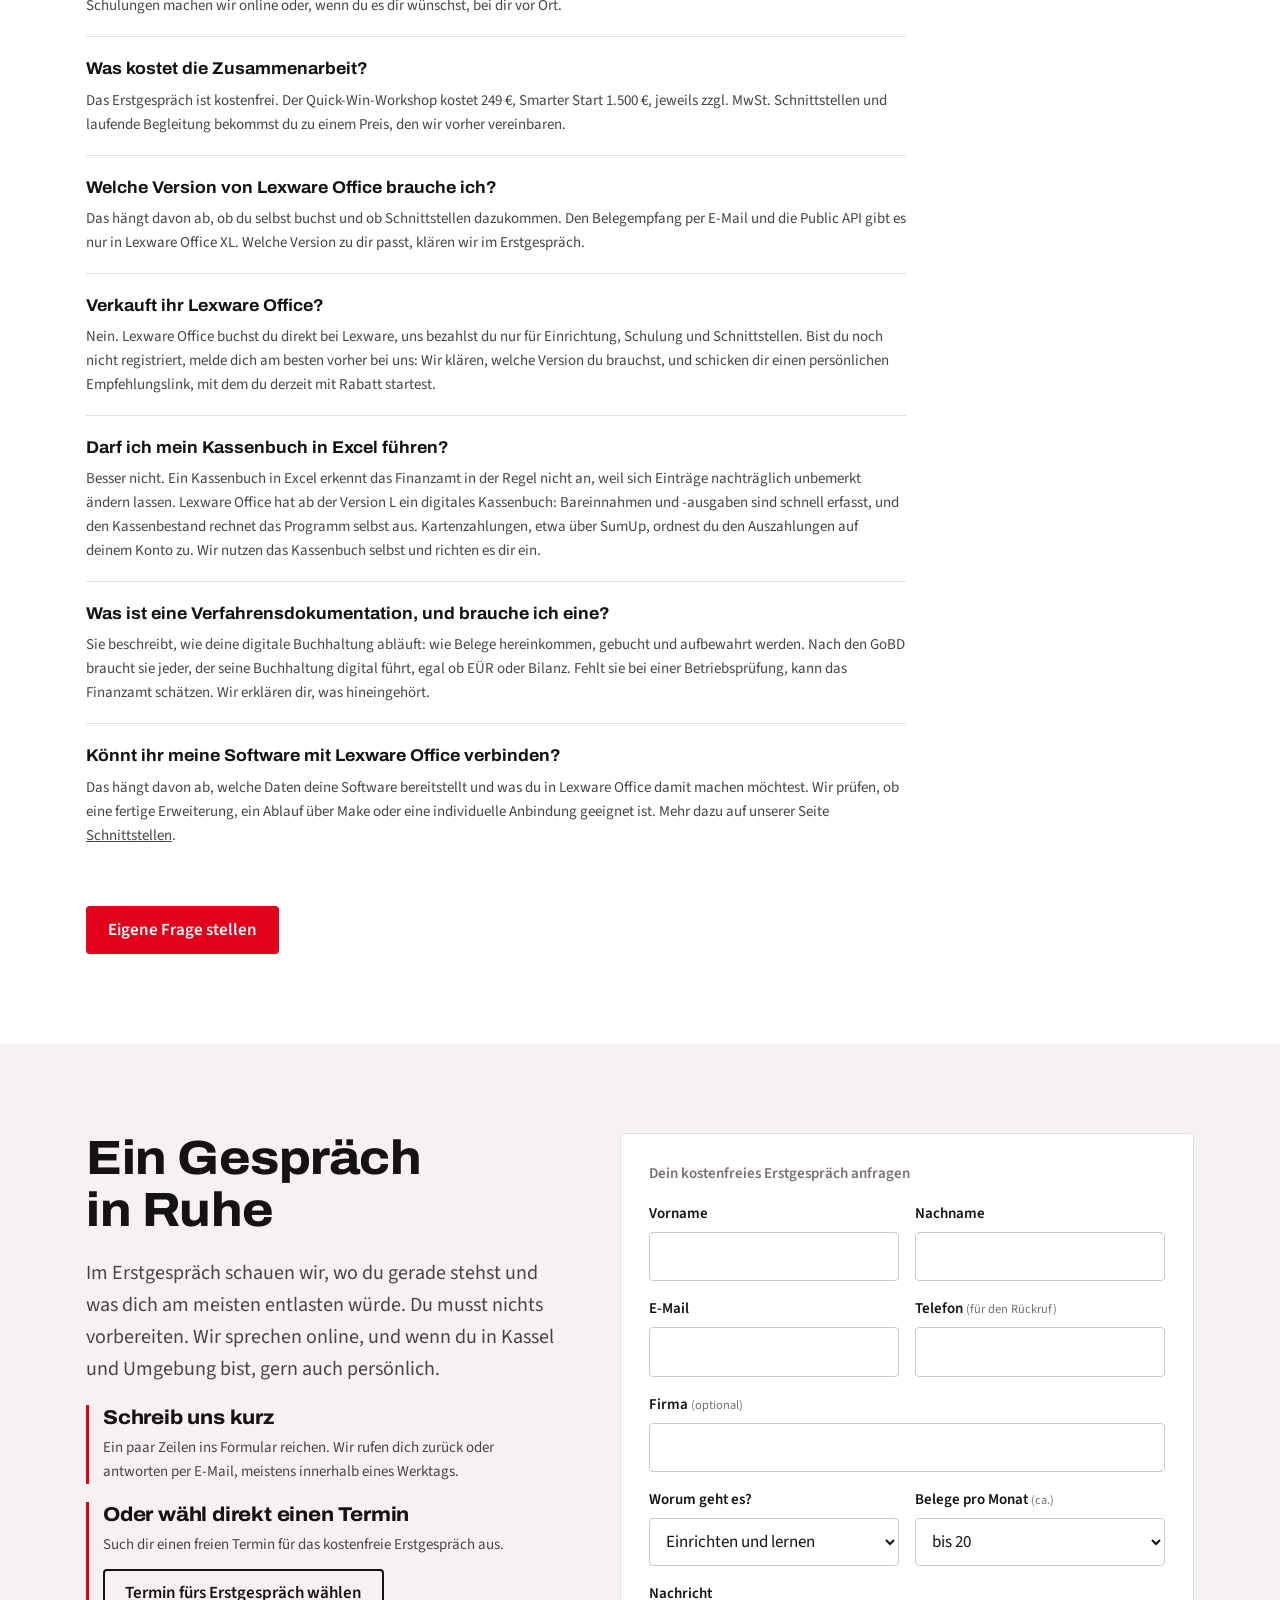
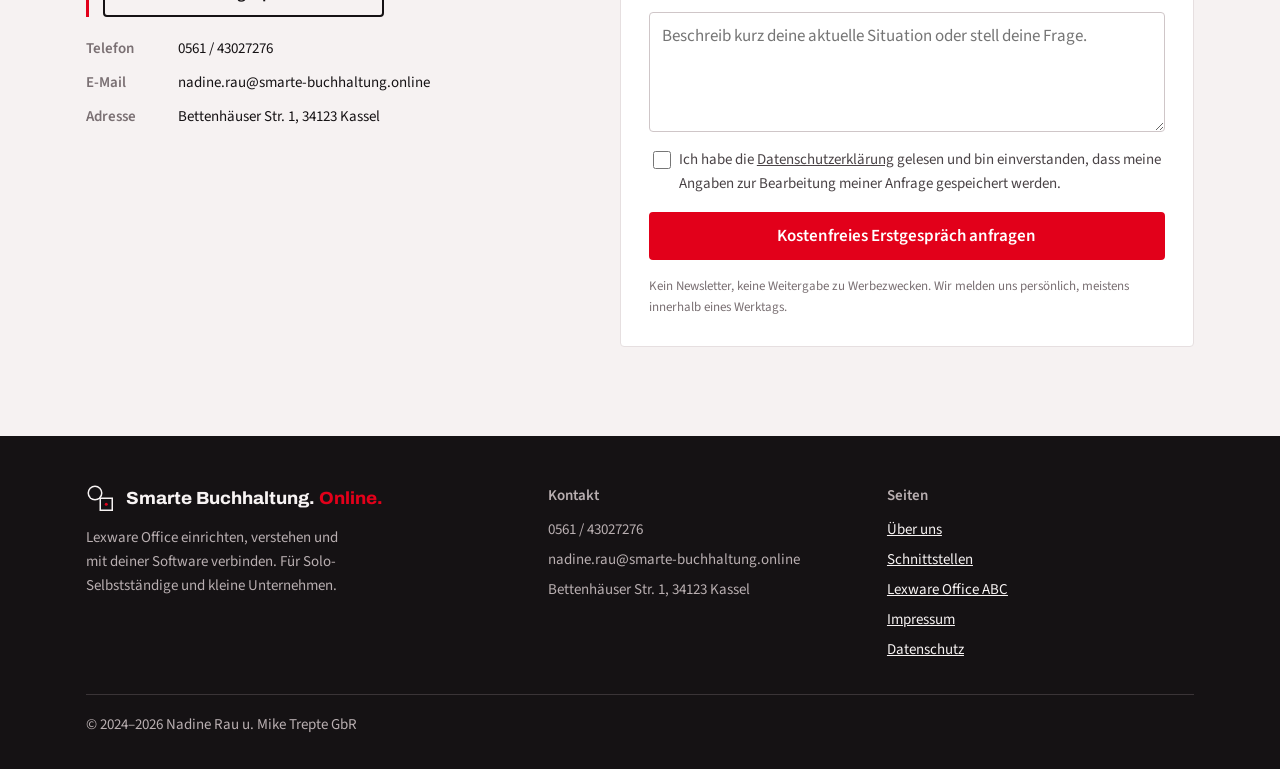
==== commit dcf3955d: "Entwurf: ProdLog als dunkles Band über volle Breite, Mike 'Anbindung und Automatisierung', E-Mail-Ad" ====
--- a/index.html
+++ b/index.html
@@ -173,7 +173,7 @@
       "name": "E-Rechnung: Darf ich meine Rechnungen weiter in Excel schreiben?",
       "acceptedAnswer": {
         "@type": "Answer",
-        "text": "An Privatkunden ja. An andere Unternehmen nur noch für eine Übergangszeit: Ab 2027 müssen Betriebe mit mehr als 800.000 € Vorjahresumsatz E-Rechnungen schreiben, ab 2028 gilt das für alle. Eine Rechnung aus Excel oder Word ist auch als PDF keine E-Rechnung. Ausgenommen sind Kleinunternehmer und Kleinbetragsrechnungen bis 250 €. Empfangen können muss E-Rechnungen schon seit 2025 jedes Unternehmen. Mit Lexware Office musst du dich damit kaum beschäftigen: Wir schalten die E-Rechnung bei der Einrichtung einmal ein, danach gehen deine Rechnungen an Geschäftskunden automatisch im richtigen Format raus (ab Version M). Eingehende E-Rechnungen liest Lexware Office in jeder Version aus und zeigt sie lesbar an."
+        "text": "An Privatkunden ja. An andere Unternehmen nur noch für eine Übergangszeit: Ab 2027 müssen Betriebe mit mehr als 800.000 € Vorjahresumsatz E-Rechnungen schreiben, ab 2028 gilt das für alle. Eine Rechnung aus Excel oder Word ist auch als PDF keine E-Rechnung. Ausgenommen sind Kleinunternehmer und Kleinbetragsrechnungen bis 250 €. Empfangen können muss E-Rechnungen schon seit 2025 jedes Unternehmen. Mit Lexware Office musst du dich damit kaum beschäftigen: Wir schalten die E-Rechnung bei der Einrichtung einmal ein, danach werden deine Rechnungen an Geschäftskunden automatisch im richtigen Format versendet (ab Version M). Eingehende E-Rechnungen liest Lexware Office in jeder Version aus und zeigt sie lesbar an."
       }
     },
     {
@@ -282,15 +282,16 @@
         </figure>
         <figure class="person">
           <div class="person-photo"><img src="img/mike.jpg" width="800" height="800" alt="Mike Trepte"></div>
-          <figcaption><span class="person-name">Mike Trepte</span><span class="person-role">Datenübernahme und Anbindung</span></figcaption>
+          <figcaption><span class="person-name">Mike Trepte</span><span class="person-role">Anbindung und Automatisierung</span></figcaption>
         </figure>
       </div>
     </div>
   </section>
 
-  <section class="hero-proof">
+  <section class="hero-proof" aria-label="Praxisbeispiel">
     <div class="wrap">
-      <p><strong>So ist ProdLog mit Lexware Office gestartet.</strong> Wir haben Lexware Office eingerichtet, das Team geschult und unter anderem Amazon Business und Spesenfuchs angebunden. Heute erledigt das Team seine laufende Buchhaltung selbst. <a href="#praxis">Zum Praxisbeispiel</a></p>
+      <p class="proof-text"><strong>So ist ProdLog mit Lexware Office gestartet.</strong> Wir haben Lexware Office eingerichtet, das Team geschult und unter anderem Amazon Business und Spesenfuchs angebunden. Heute erledigt das Team seine laufende Buchhaltung selbst.</p>
+      <a class="btn btn--light" href="#praxis">Zum Praxisbeispiel</a>
     </div>
   </section>
 
@@ -343,7 +344,7 @@
         </li>
         <li class="problem">
           <p class="problem-before"><span class="label">Vorher</span>„Ich schreibe Rechnungen in Excel und führe Listen, damit keine Nummer doppelt vorkommt.“</p>
-          <p class="problem-after"><span class="label label--red">Mit uns</span>Angebote und Rechnungen schreibst du mit wenigen Klicks. Die Nummern vergibt das System, und Rechnungen an Geschäftskunden gehen automatisch als E-Rechnung raus.</p>
+          <p class="problem-after"><span class="label label--red">Mit uns</span>Angebote und Rechnungen schreibst du mit wenigen Klicks. Die Nummern vergibt das System, und Rechnungen an Geschäftskunden werden automatisch als E-Rechnung versendet.</p>
         </li>
         <li class="problem">
           <p class="problem-before"><span class="label">Vorher</span>„Alles, was meine Kasse oder mein Shop ausspuckt, tippe ich noch einmal ab.“</p>
@@ -359,7 +360,7 @@
         </li>
       </ul>
       <div class="problems-cta">
-        <p>Etwas davon kennst du, oder dein Problem ist gar nicht dabei? Erzähl es uns.</p>
+        <p>Etwas davon kennst du, oder dein Problem ist gar nicht dabei? Sprich uns gern an.</p>
         <a class="btn" href="#kontakt">Unverbindlich sprechen</a>
       </div>
     </div>
@@ -376,8 +377,8 @@
         <article class="example">
           <div class="example-copy">
             <h3>Rechnungen kommen von allein</h3>
-            <p>Lexware Office gibt dir eine eigene Belegadresse, deine digitale Rechnungsablage. Bis zu 20 Absender gibst du dafür frei, damit kein Spam hineinkommt. Telefonanbieter, Software-Abos, alles, was jeden Monat gleich abgebucht wird: Die Rechnung landet direkt in Lexware Office. Du schaust nur noch, ob die Abbuchung passt, und bestätigst die automatische Zuordnung vom System.</p>
-            <p>Unser Tipp: Halte ein, zwei Plätze für deine eigenen Adressen frei. Dann leitest du jede Rechnung, die doch mal woanders ankommt, einfach weiter.</p>
+            <p>Lexware Office gibt dir eine eigene E-Mail-Adresse für Belege, deine digitale Rechnungsablage. Bis zu 20 Absender gibst du dafür frei, damit kein Spam hineinkommt. Telefonanbieter, Software-Abos, alles, was jeden Monat gleich abgebucht wird: Die Rechnung landet direkt in Lexware Office. Du schaust nur noch, ob die Abbuchung passt, und bestätigst die automatische Zuordnung vom System.</p>
+            <p>Unser Tipp: Halte ein, zwei Plätze für deine eigenen E-Mail-Adressen frei. Dann leitest du jede Rechnung, die an eine andere Adresse geht, direkt weiter.</p>
             <p>Bei Amazon geht es noch einfacher. Über ein Amazon-Business-Konto kommen die Rechnungen automatisch. Wer viel bestellt, kann allein damit 30 bis 60 Minuten im Monat sparen.</p>
           </div>
           <div class="example-aside">
@@ -425,7 +426,7 @@
               <div class="price-line"><span>SEPA-Überweisungen</span><span>ohne Stückpreis</span></div>
               <div class="price-line"><span>Daueraufträge</span><span>ohne Stückpreis</span></div>
               <div class="price-line"><span>Verbuchung der Umsätze</span><span>größtenteils automatisch</span></div>
-              <p class="calc-foot">Bei uns nach eigener Schätzung: mehrere hundert Euro weniger Kontoführungsgebühren.</p>
+              <p class="calc-foot">Bei uns nach eigener Schätzung: mehrere hundert Euro weniger Kontoführungsgebühren pro Jahr.</p>
             </div>
           </div>
         </article>
@@ -514,7 +515,7 @@
                   <li>Steuerkanzlei per DATEV angebunden</li>
                 </ul>
               </dd></div>
-              <div><dt>Ergebnis</dt><dd>Rund eine Stunde weniger Belegsuche im Monat, Rechnungen aus Online-Portalen kommen von allein, und Tankbelege sind vor der Abfahrt gebucht. Die Kanzlei übernimmt die Daten jetzt direkt digital. Dazu nach eigener Schätzung mehrere hundert Euro weniger Kontogebühren.</dd></div>
+              <div><dt>Ergebnis</dt><dd>Rund eine Stunde weniger Belegsuche im Monat, Rechnungen aus Online-Portalen kommen von allein, und Tankbelege sind vor der Abfahrt gebucht. Die Kanzlei übernimmt die Daten jetzt direkt digital. Dazu nach eigener Schätzung mehrere hundert Euro weniger Kontogebühren pro Jahr.</dd></div>
             </dl>
           </div>
         </article>
@@ -585,6 +586,7 @@
               <li>Belege erfassen und die erste Rechnung schreiben</li>
               <li>Den Zugang für deine Steuerkanzlei einrichten, wenn es so weit ist</li>
             </ul>
+            <p>Das sind nur die wichtigsten Punkte. Anders als im Quick-Win-Workshop richten wir nicht nur die Grundlagen ein: Wir gehen deine Buchhaltung über rund vier Wochen in mehreren Terminen einmal komplett mit dir durch, mit deinen echten Belegen und Rechnungen. Auch zwischen den Terminen bist du mit Fragen nicht allein. Ziel ist, dass du danach sicher und selbstständig mit Lexware Office arbeitest.</p>
             <p class="label">Online · auf Wunsch vor Ort · ca. 4 Wochen</p>
           </div>
           <div class="package-price"><strong>1.500 €</strong><span>Angebotspreis, zzgl. MwSt.</span></div>
@@ -671,7 +673,7 @@
         </div>
         <div class="faq-item">
           <dt>E-Rechnung: Darf ich meine Rechnungen weiter in Excel schreiben?</dt>
-          <dd>An Privatkunden ja. An andere Unternehmen nur noch für eine Übergangszeit: Ab 2027 müssen Betriebe mit mehr als 800.000 € Vorjahresumsatz E-Rechnungen schreiben, ab 2028 gilt das für alle. Eine Rechnung aus Excel oder Word ist auch als PDF keine E-Rechnung. Ausgenommen sind Kleinunternehmer und Kleinbetragsrechnungen bis 250 €. Empfangen können muss E-Rechnungen schon seit 2025 jedes Unternehmen. Mit Lexware Office musst du dich damit kaum beschäftigen: Wir schalten die E-Rechnung bei der Einrichtung einmal ein, danach gehen deine Rechnungen an Geschäftskunden automatisch im richtigen Format raus (ab Version M). Eingehende E-Rechnungen liest Lexware Office in jeder Version aus und zeigt sie lesbar an.</dd>
+          <dd>An Privatkunden ja. An andere Unternehmen nur noch für eine Übergangszeit: Ab 2027 müssen Betriebe mit mehr als 800.000 € Vorjahresumsatz E-Rechnungen schreiben, ab 2028 gilt das für alle. Eine Rechnung aus Excel oder Word ist auch als PDF keine E-Rechnung. Ausgenommen sind Kleinunternehmer und Kleinbetragsrechnungen bis 250 €. Empfangen können muss E-Rechnungen schon seit 2025 jedes Unternehmen. Mit Lexware Office musst du dich damit kaum beschäftigen: Wir schalten die E-Rechnung bei der Einrichtung einmal ein, danach werden deine Rechnungen an Geschäftskunden automatisch im richtigen Format versendet (ab Version M). Eingehende E-Rechnungen liest Lexware Office in jeder Version aus und zeigt sie lesbar an.</dd>
         </div>
         <div class="faq-item">
           <dt>Wo sitzt ihr, und arbeitet ihr nur online?</dt>
--- a/css/site.css
+++ b/css/site.css
@@ -822,11 +822,13 @@
 /* Kopfbereich: zwei Einstiege, Beleg-Kasten, Ersteinrichtungs-Liste */
 .hero-paths { display: grid; gap: 14px; font-size: var(--t-lg); line-height: 1.5; color: var(--ink-2); max-width: 58ch; }
 .hero-paths strong { color: var(--ink); font-weight: 600; }
-.hero-proof { background: var(--tint); border-block: 1px solid var(--line); }
-.hero-proof .wrap { padding-block: clamp(20px, 3vw, 28px); }
-.hero-proof p { max-width: 80ch; color: var(--ink-2); }
-.hero-proof strong { color: var(--ink); }
-.hero-proof a { color: var(--red-ink); font-weight: 600; text-decoration: underline; text-underline-offset: 3px; white-space: nowrap; }
+.hero-proof { background: var(--ink); color: #d9d2d4; }
+.hero-proof .wrap { padding-block: clamp(24px, 3.5vw, 36px); display: grid; grid-template-columns: minmax(0, 1fr) auto; gap: 18px 40px; align-items: center; }
+.proof-text { font-size: var(--t-lg); line-height: 1.5; }
+.proof-text strong { color: #ffffff; font-weight: 600; }
+.btn--light { background: transparent; color: #ffffff; border-color: #ffffff; }
+.btn--light:hover { background: #ffffff; color: var(--ink); border-color: #ffffff; }
+@media (max-width: 760px) { .hero-proof .wrap { grid-template-columns: minmax(0, 1fr); } .proof-text { font-size: var(--t-md); } .hero-proof .btn { justify-self: start; } }
 .package-list { list-style: none; margin: 4px 0 0; padding: 0; display: grid; gap: 4px; }
 .package-list li { position: relative; padding-left: 14px; }
 .package-list li::before { content: ""; position: absolute; left: 0; top: 0.62em; width: 6px; height: 6px; background: var(--red); }
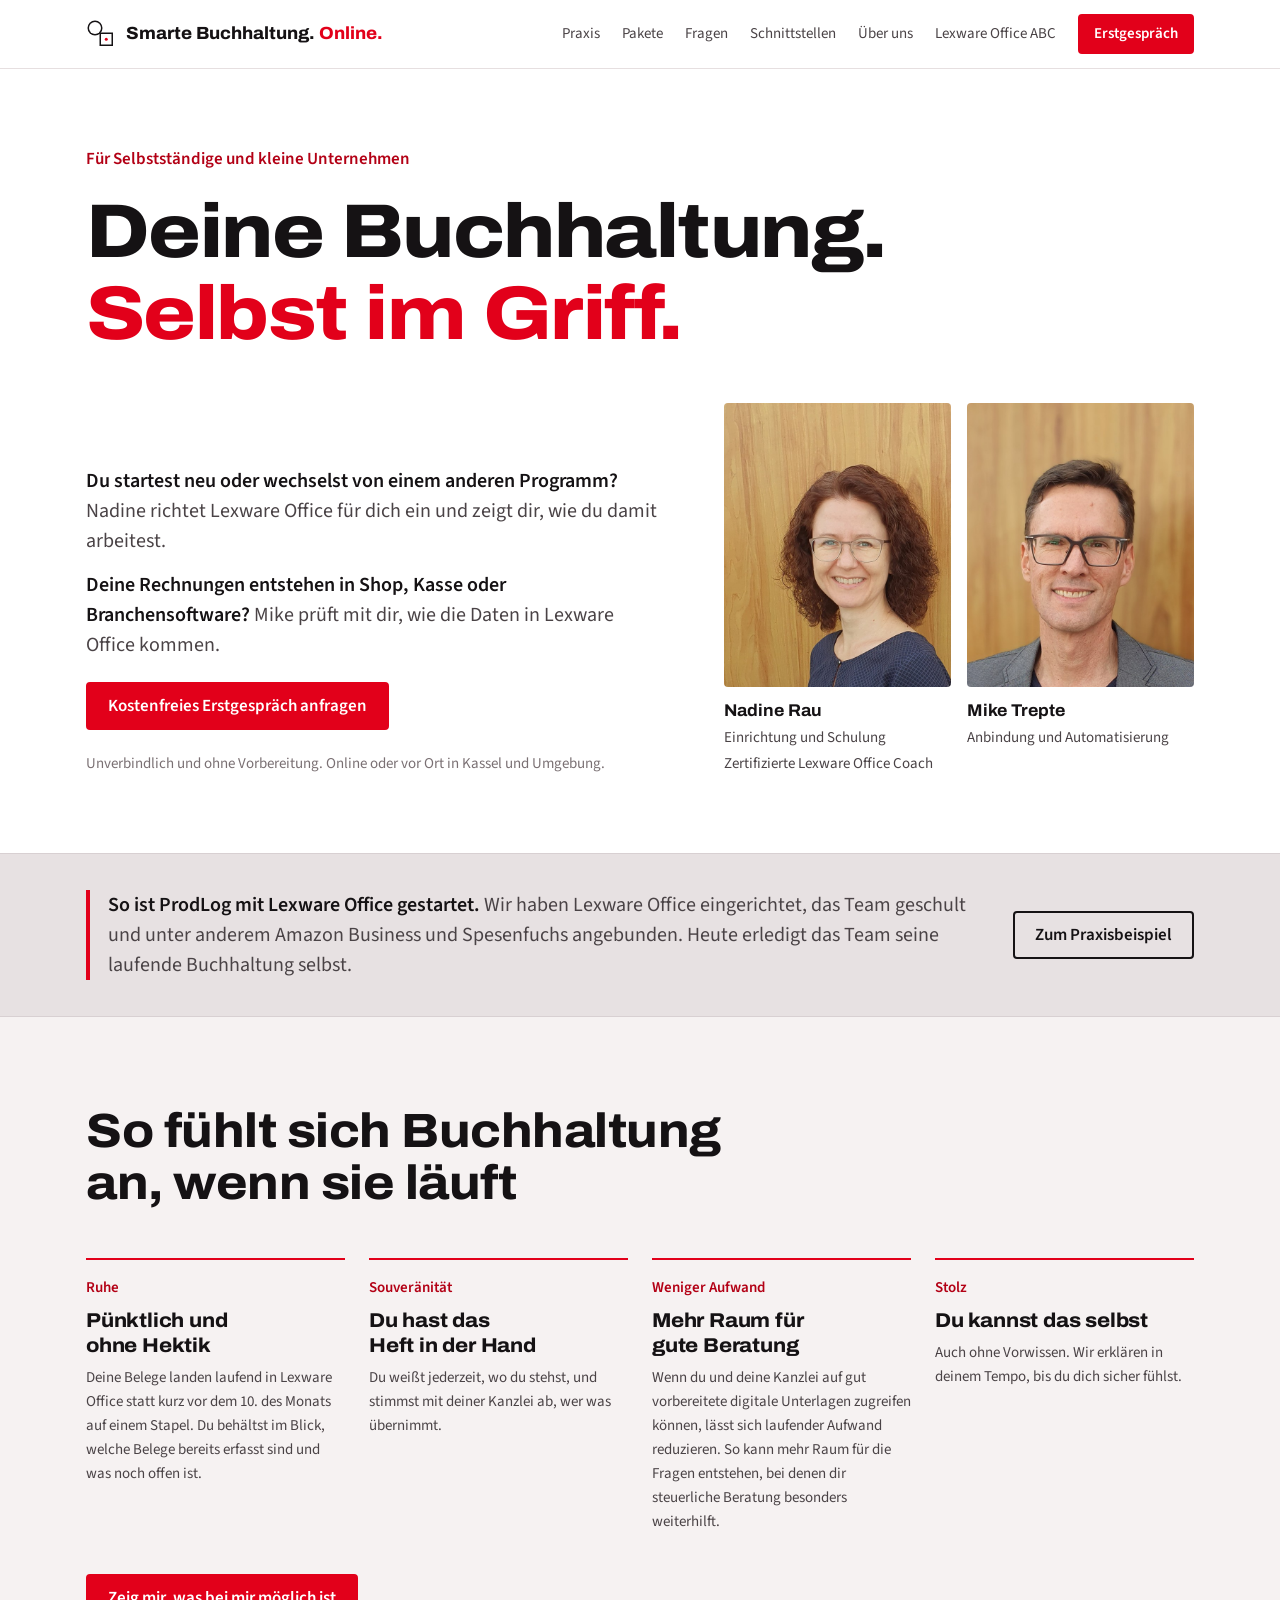
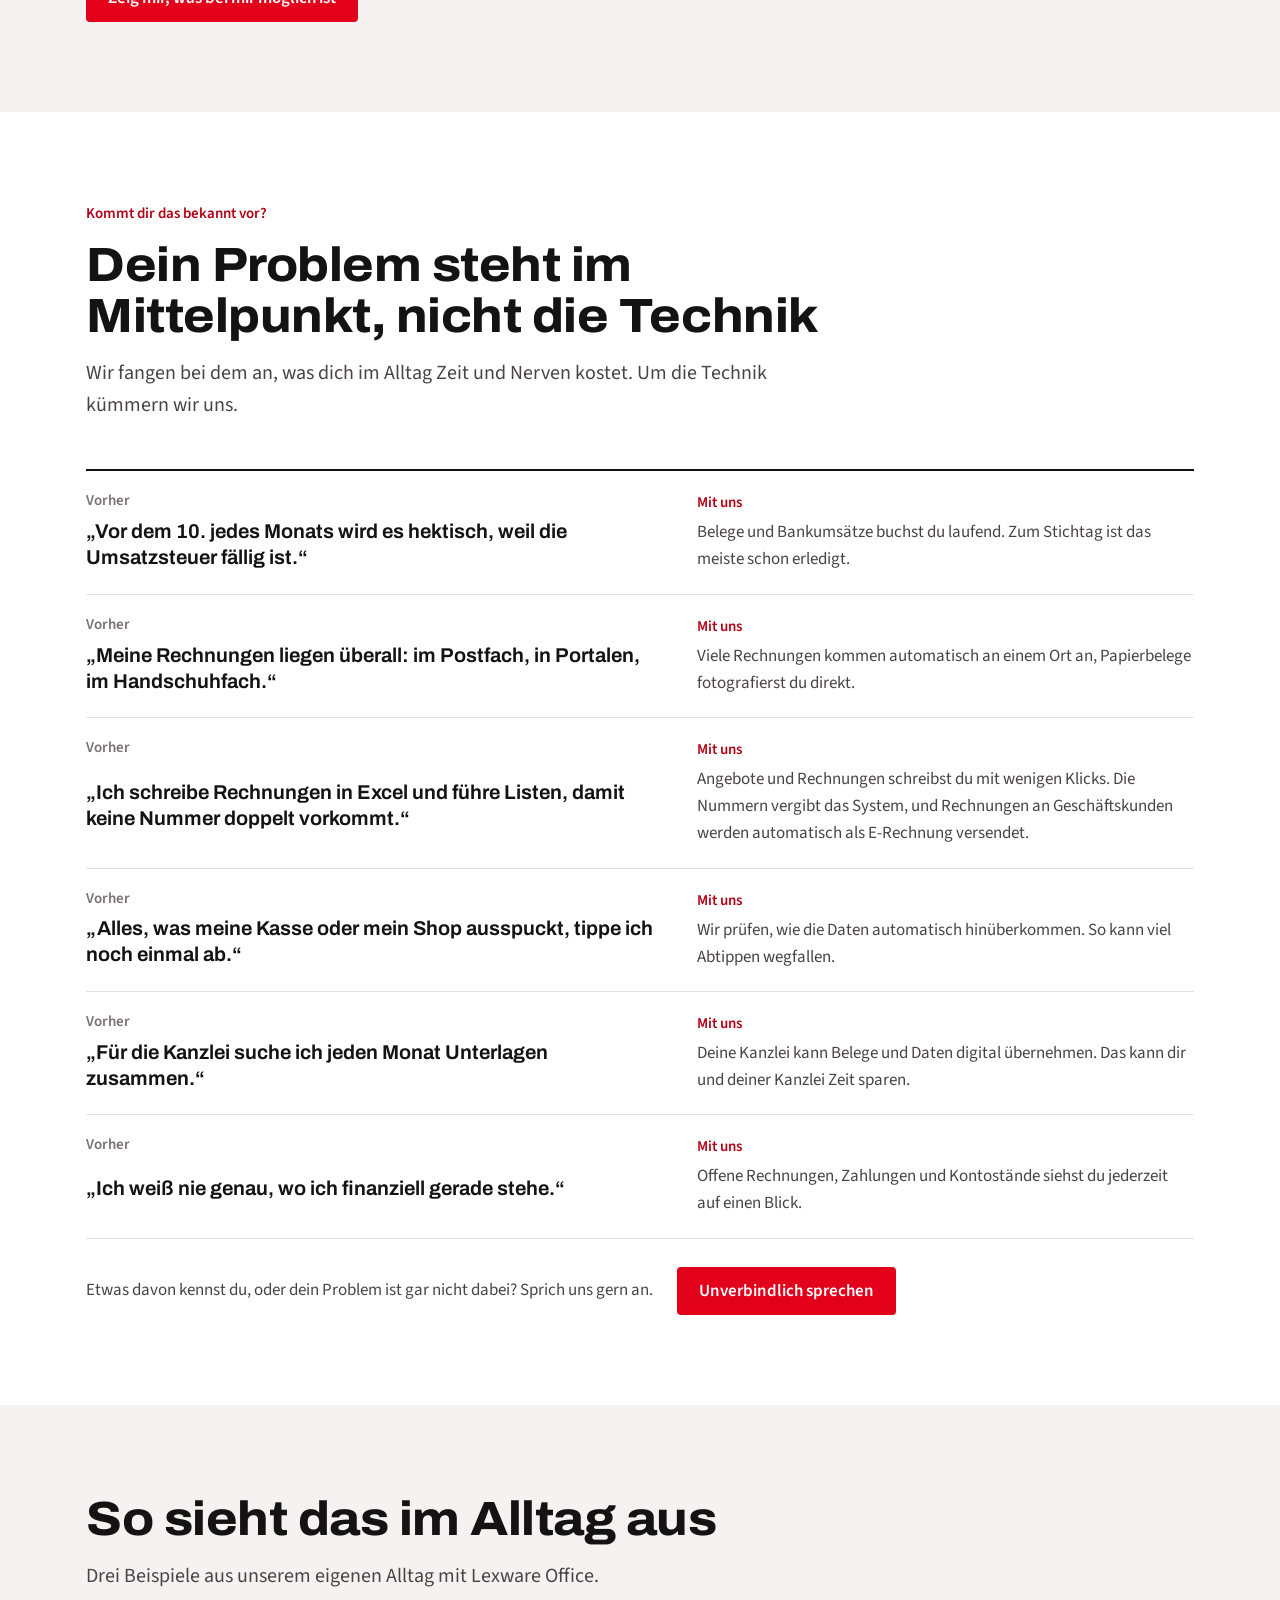
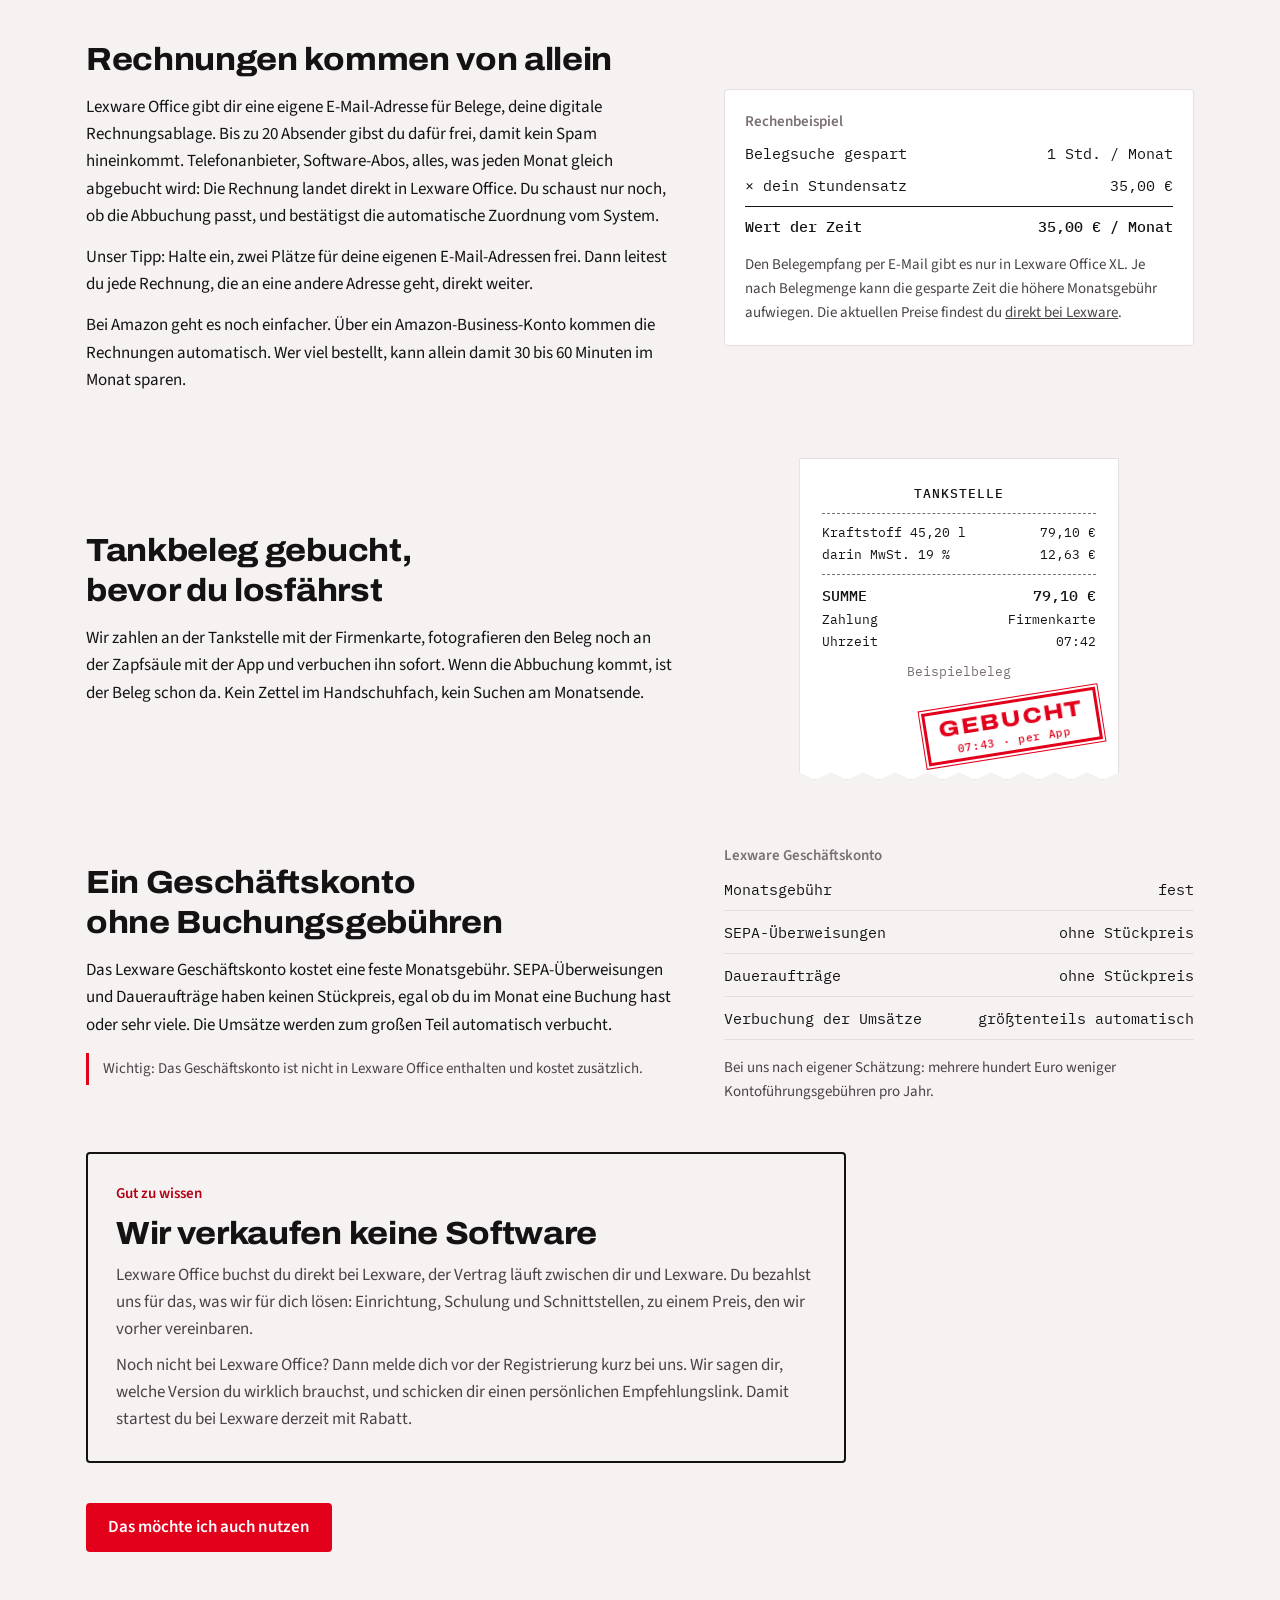
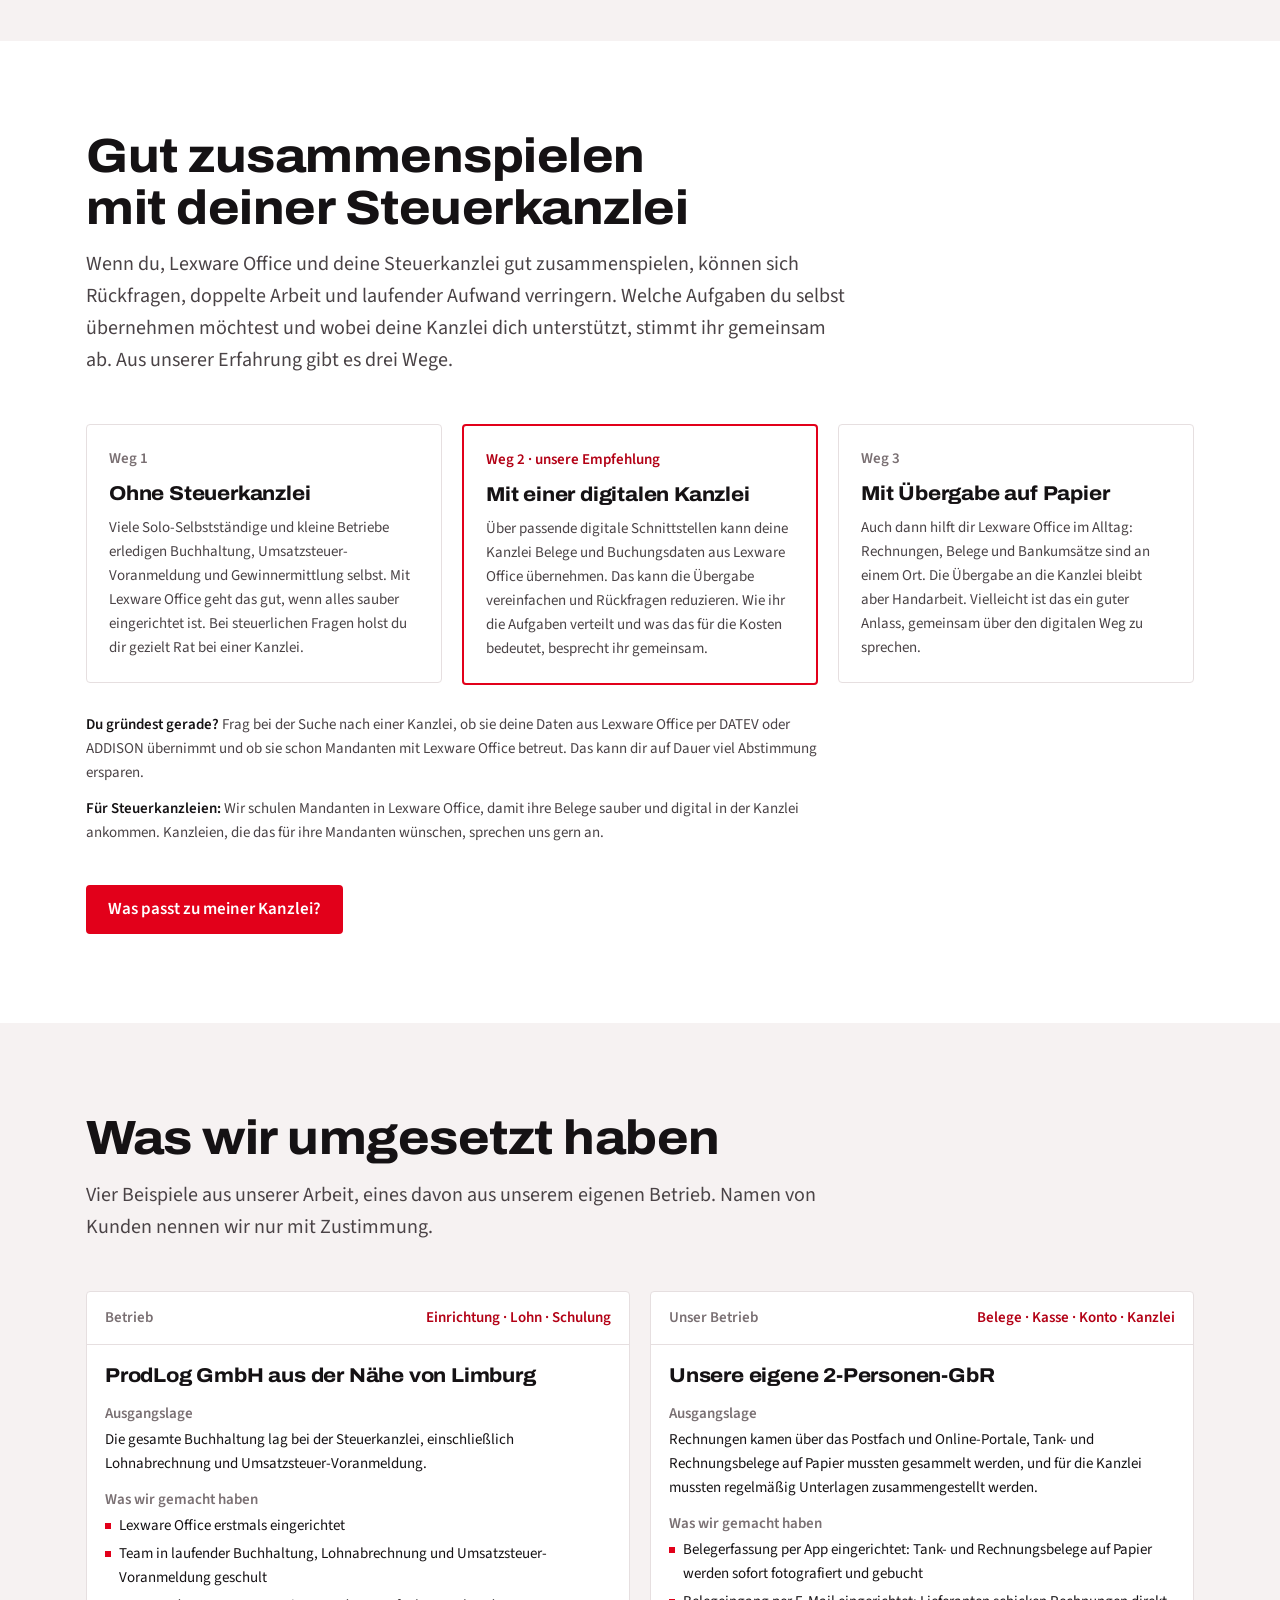
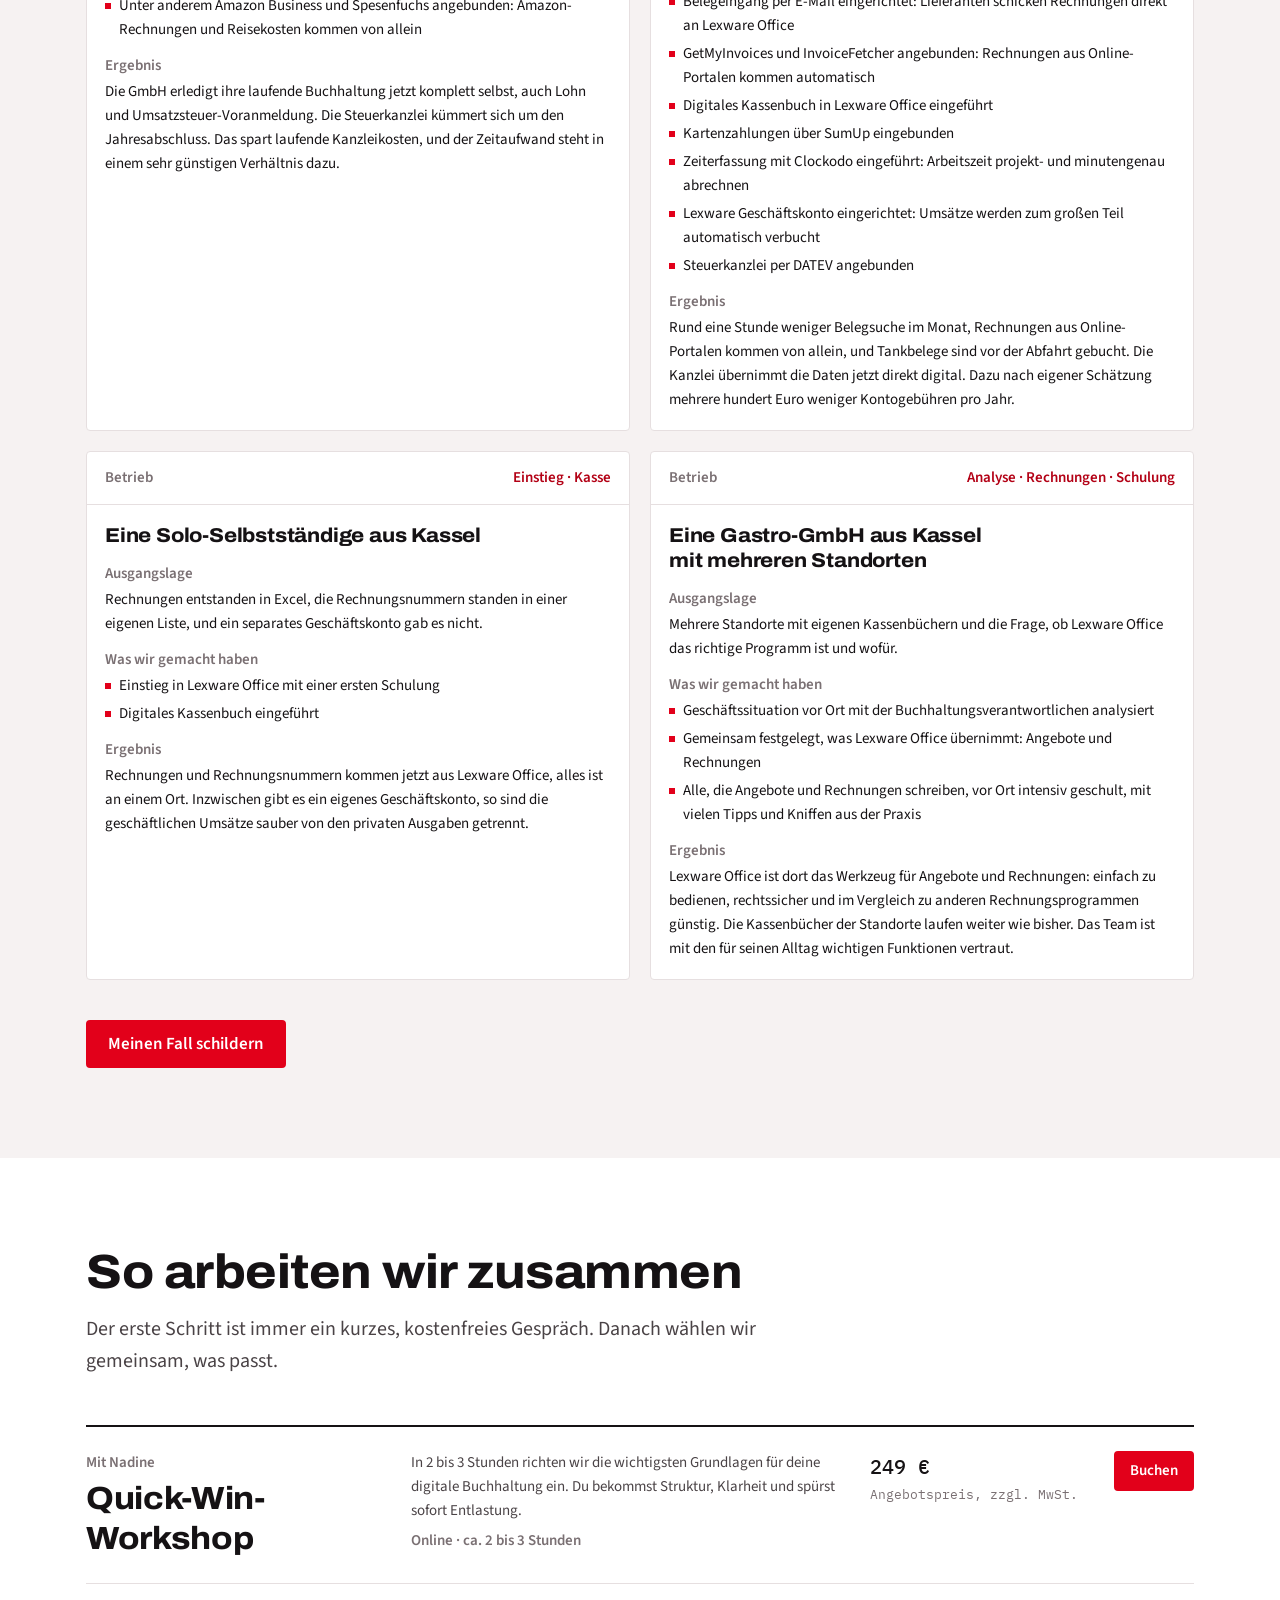
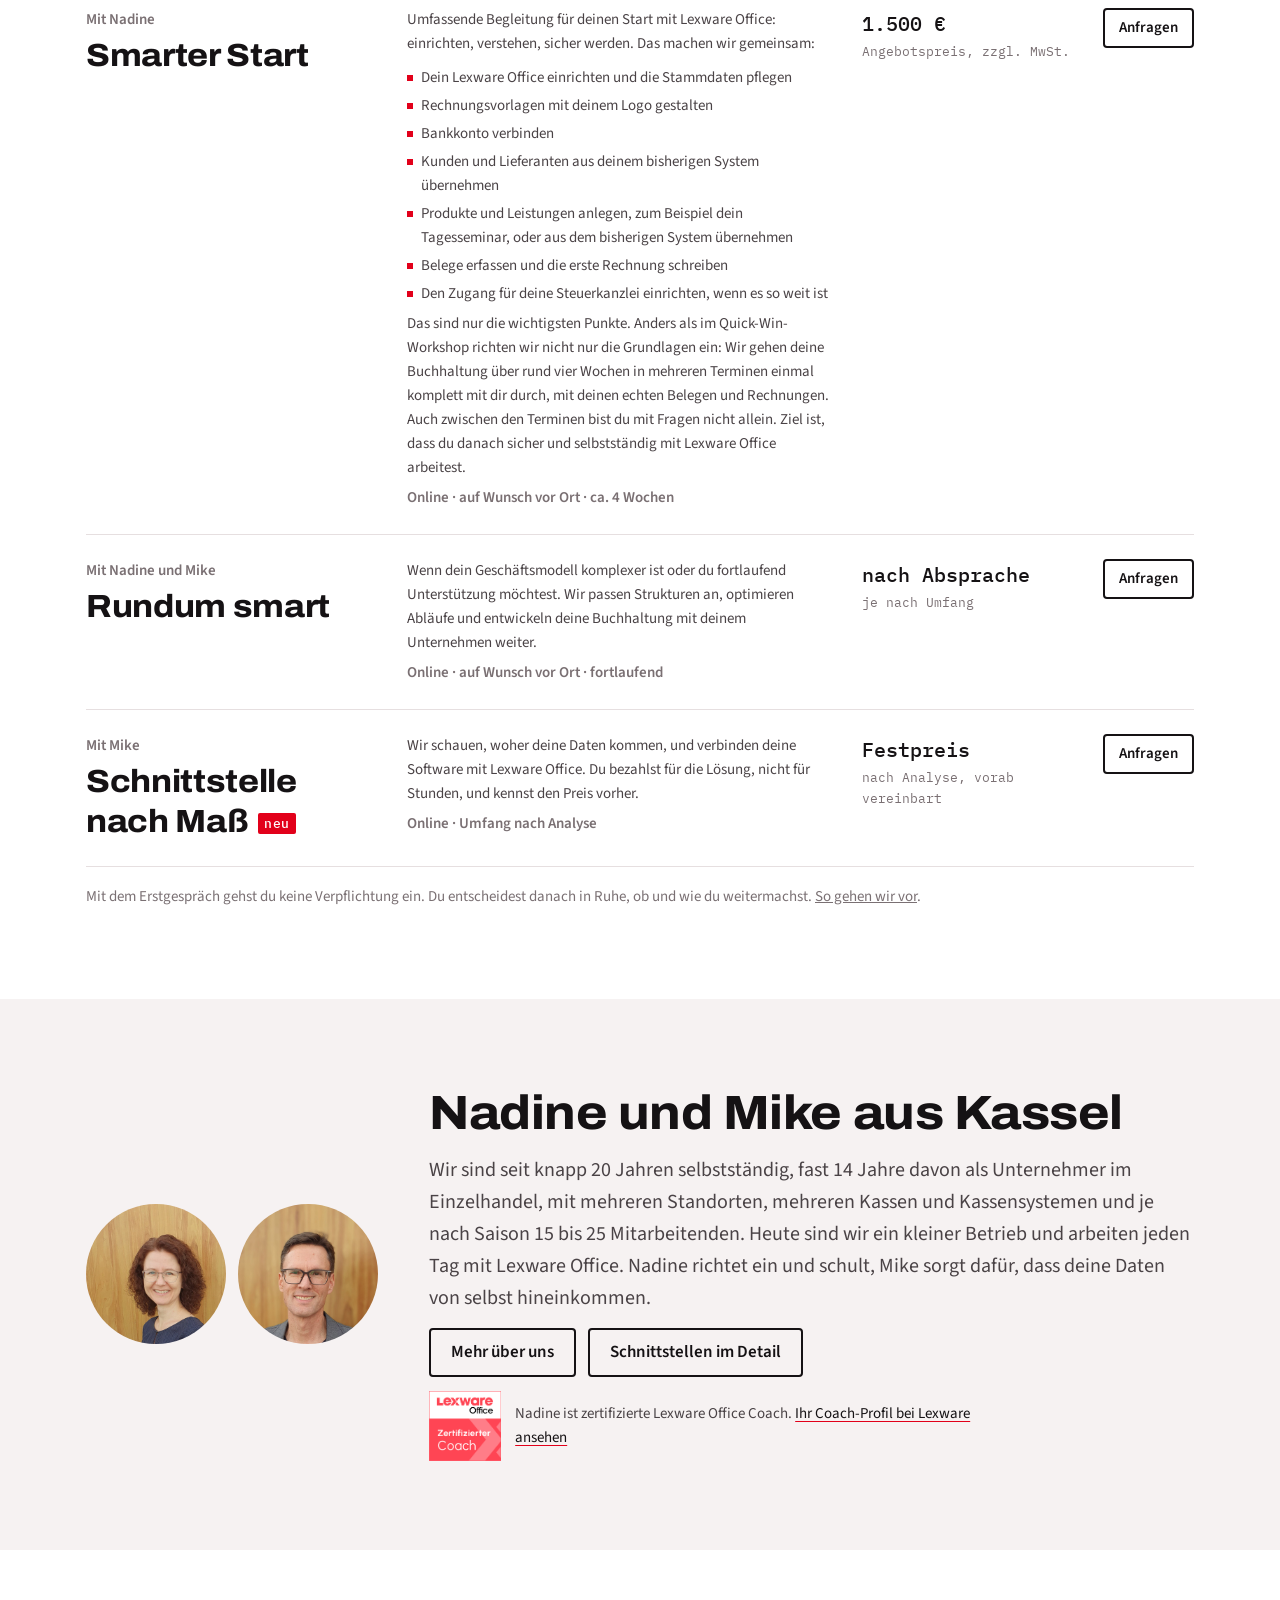
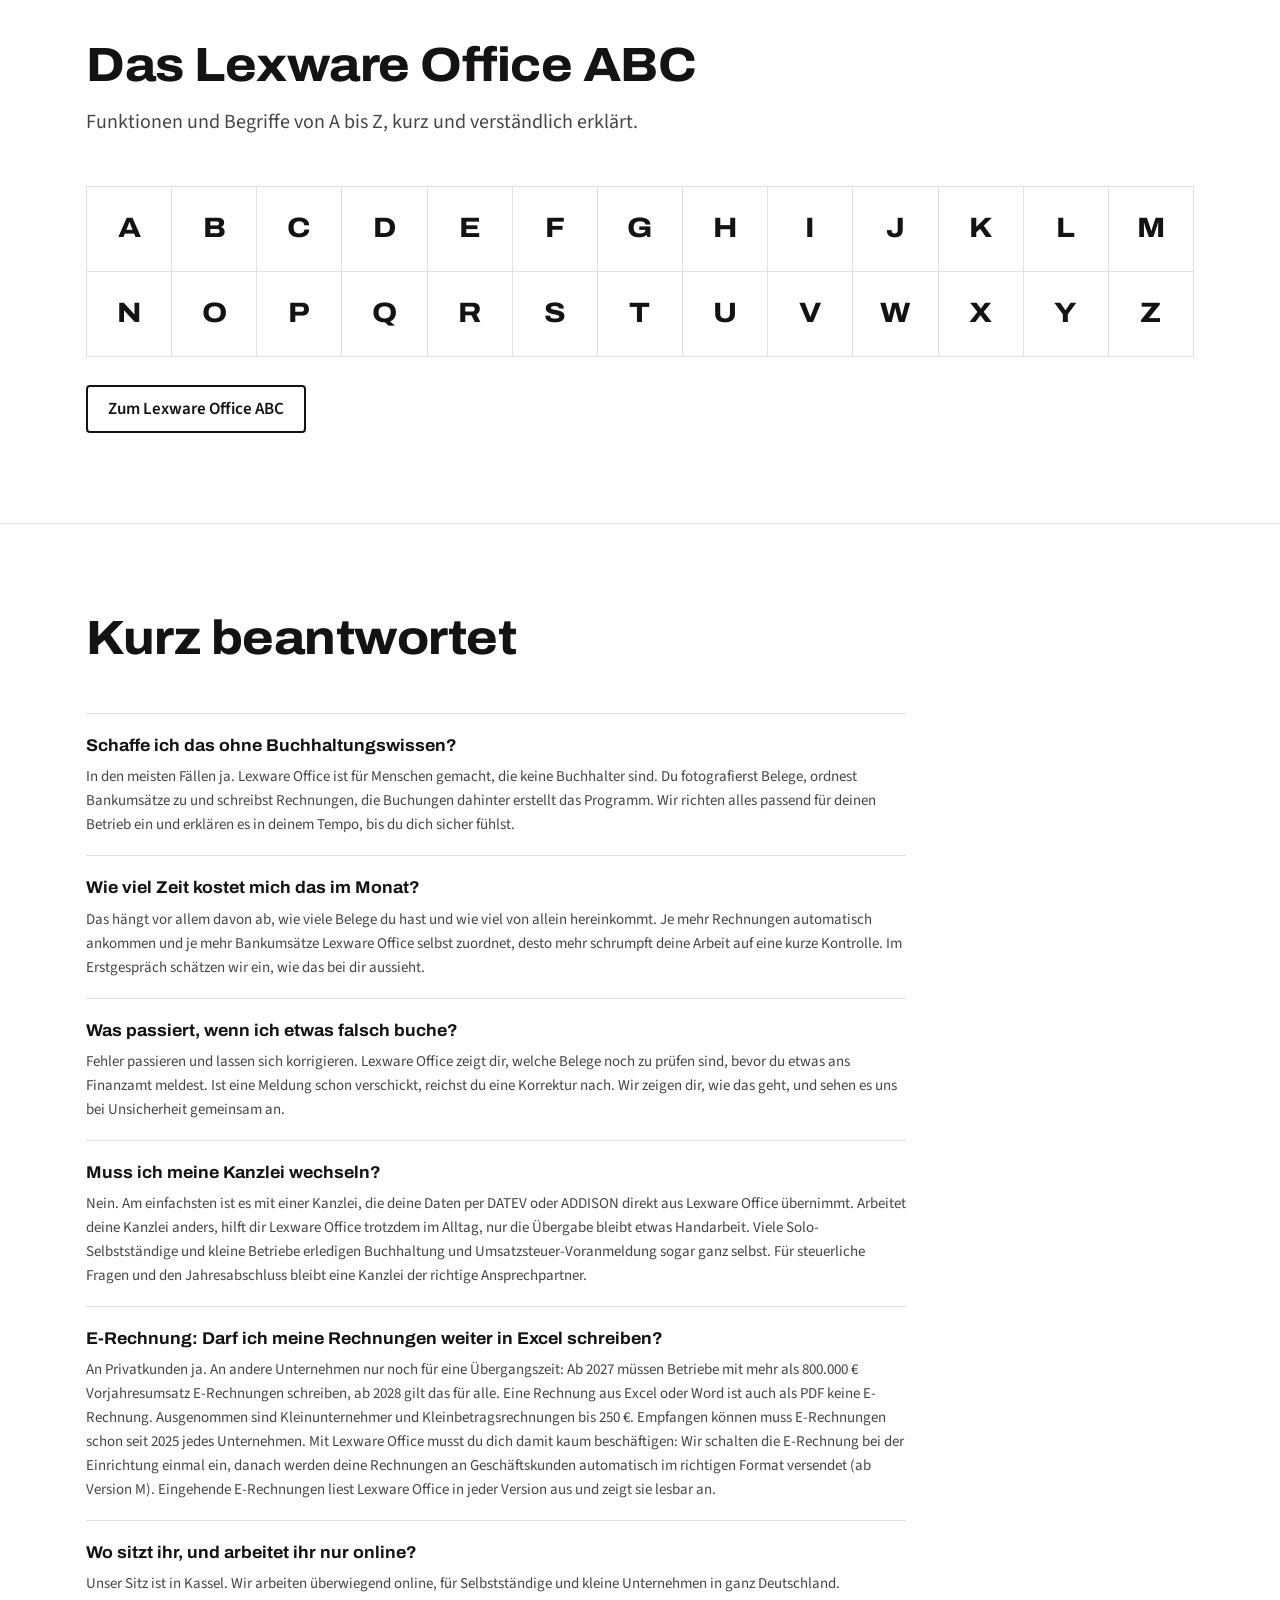
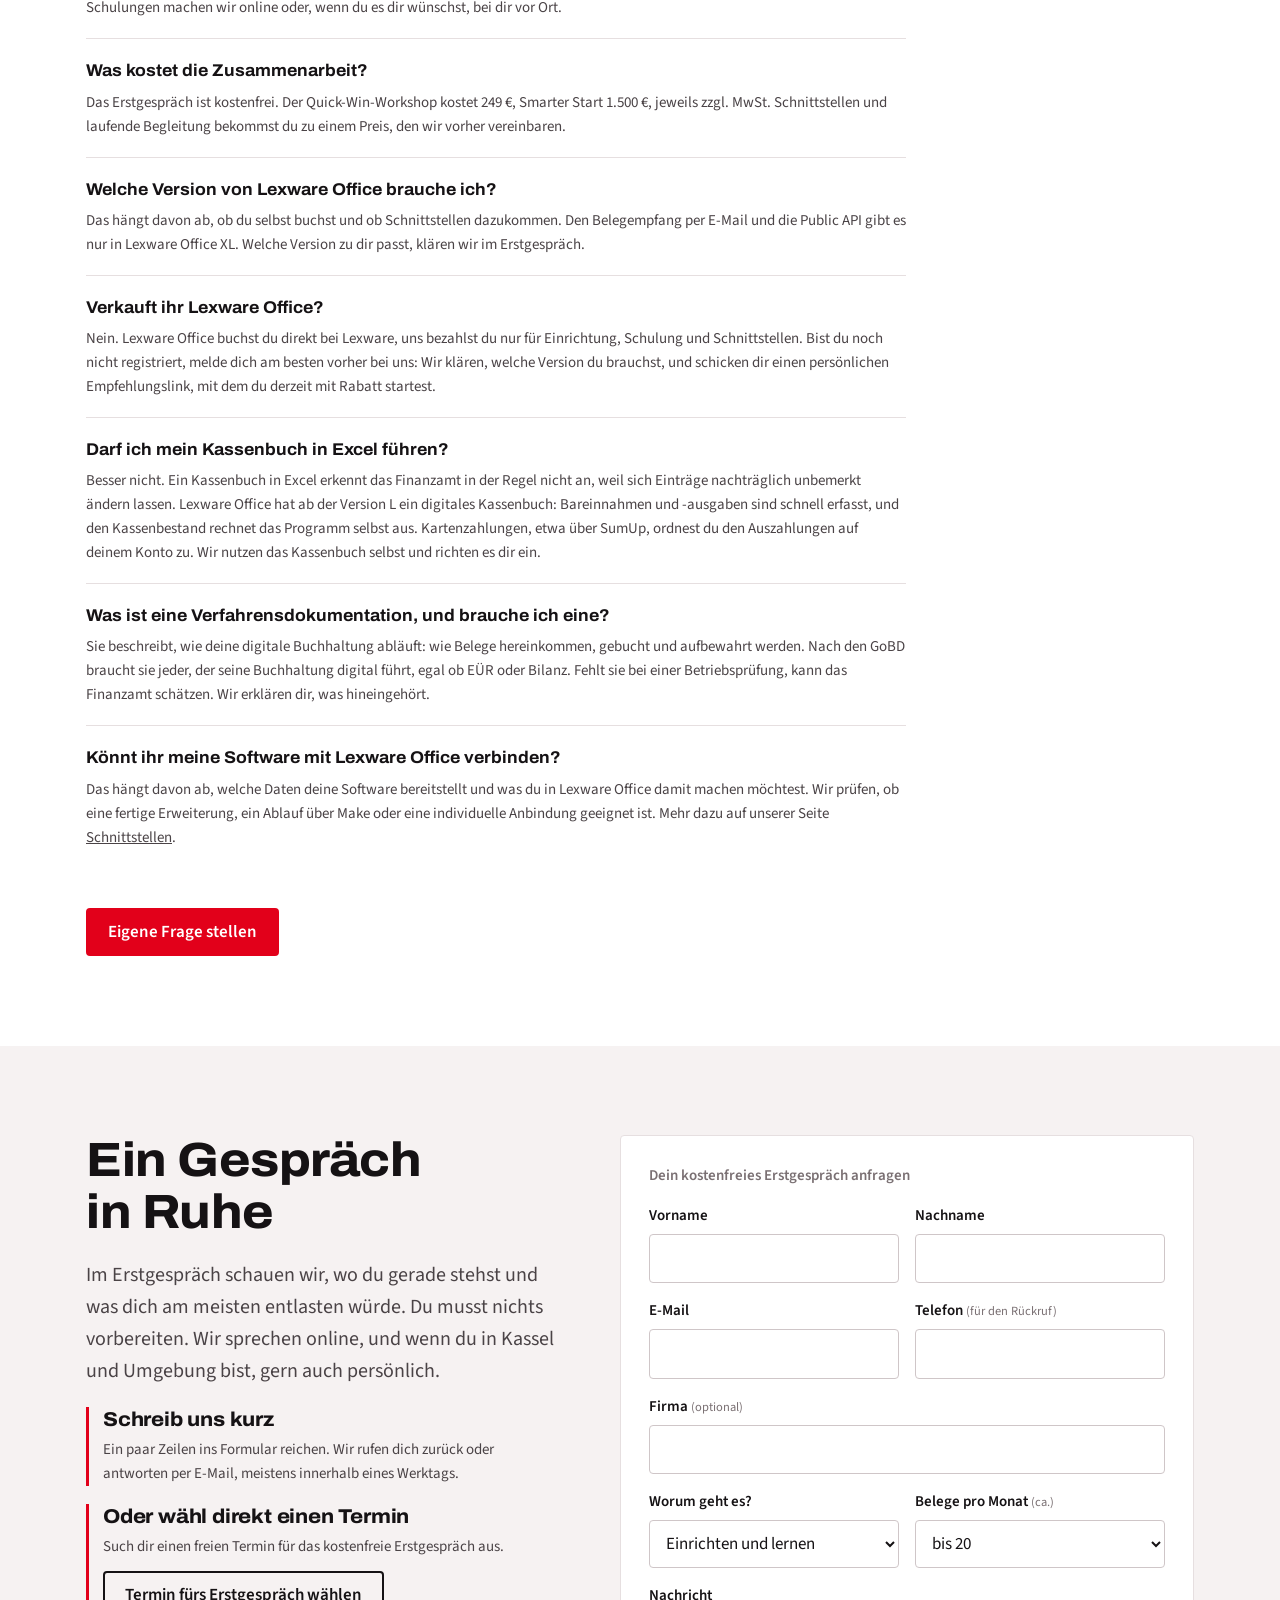
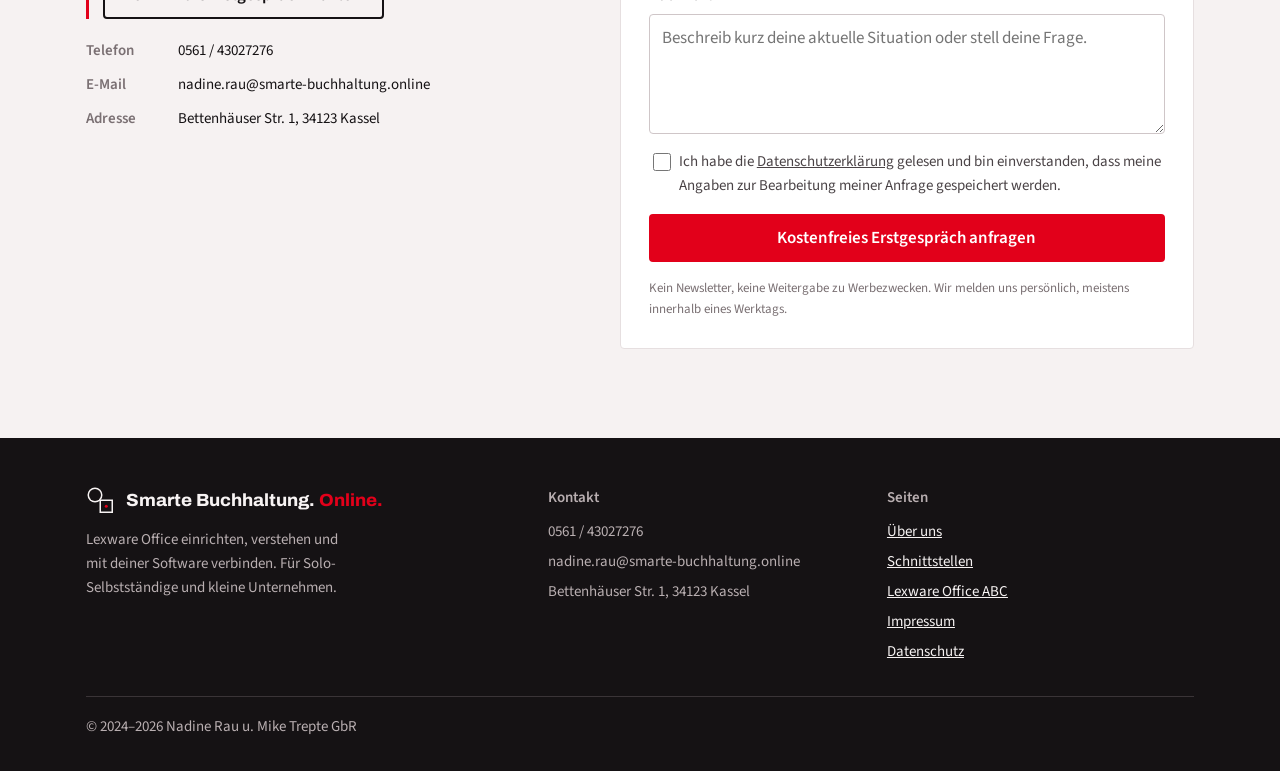
==== commit 695e6491: "Entwurf: ProdLog-Band in hellem Grau mit rotem Akzent statt Schwarz Co-Authored-By: Claude Opus 5.5 " ====
--- a/index.html
+++ b/index.html
@@ -291,7 +291,7 @@
   <section class="hero-proof" aria-label="Praxisbeispiel">
     <div class="wrap">
       <p class="proof-text"><strong>So ist ProdLog mit Lexware Office gestartet.</strong> Wir haben Lexware Office eingerichtet, das Team geschult und unter anderem Amazon Business und Spesenfuchs angebunden. Heute erledigt das Team seine laufende Buchhaltung selbst.</p>
-      <a class="btn btn--light" href="#praxis">Zum Praxisbeispiel</a>
+      <a class="btn btn--ghost" href="#praxis">Zum Praxisbeispiel</a>
     </div>
   </section>
 
--- a/css/site.css
+++ b/css/site.css
@@ -822,12 +822,10 @@
 /* Kopfbereich: zwei Einstiege, Beleg-Kasten, Ersteinrichtungs-Liste */
 .hero-paths { display: grid; gap: 14px; font-size: var(--t-lg); line-height: 1.5; color: var(--ink-2); max-width: 58ch; }
 .hero-paths strong { color: var(--ink); font-weight: 600; }
-.hero-proof { background: var(--ink); color: #d9d2d4; }
+.hero-proof { background: #e7e1e2; color: var(--ink-2); border-block: 1px solid #d8d0d2; }
 .hero-proof .wrap { padding-block: clamp(24px, 3.5vw, 36px); display: grid; grid-template-columns: minmax(0, 1fr) auto; gap: 18px 40px; align-items: center; }
-.proof-text { font-size: var(--t-lg); line-height: 1.5; }
-.proof-text strong { color: #ffffff; font-weight: 600; }
-.btn--light { background: transparent; color: #ffffff; border-color: #ffffff; }
-.btn--light:hover { background: #ffffff; color: var(--ink); border-color: #ffffff; }
+.proof-text { font-size: var(--t-lg); line-height: 1.5; padding-left: 18px; border-left: 4px solid var(--red); }
+.proof-text strong { color: var(--ink); font-weight: 600; }
 @media (max-width: 760px) { .hero-proof .wrap { grid-template-columns: minmax(0, 1fr); } .proof-text { font-size: var(--t-md); } .hero-proof .btn { justify-self: start; } }
 .package-list { list-style: none; margin: 4px 0 0; padding: 0; display: grid; gap: 4px; }
 .package-list li { position: relative; padding-left: 14px; }
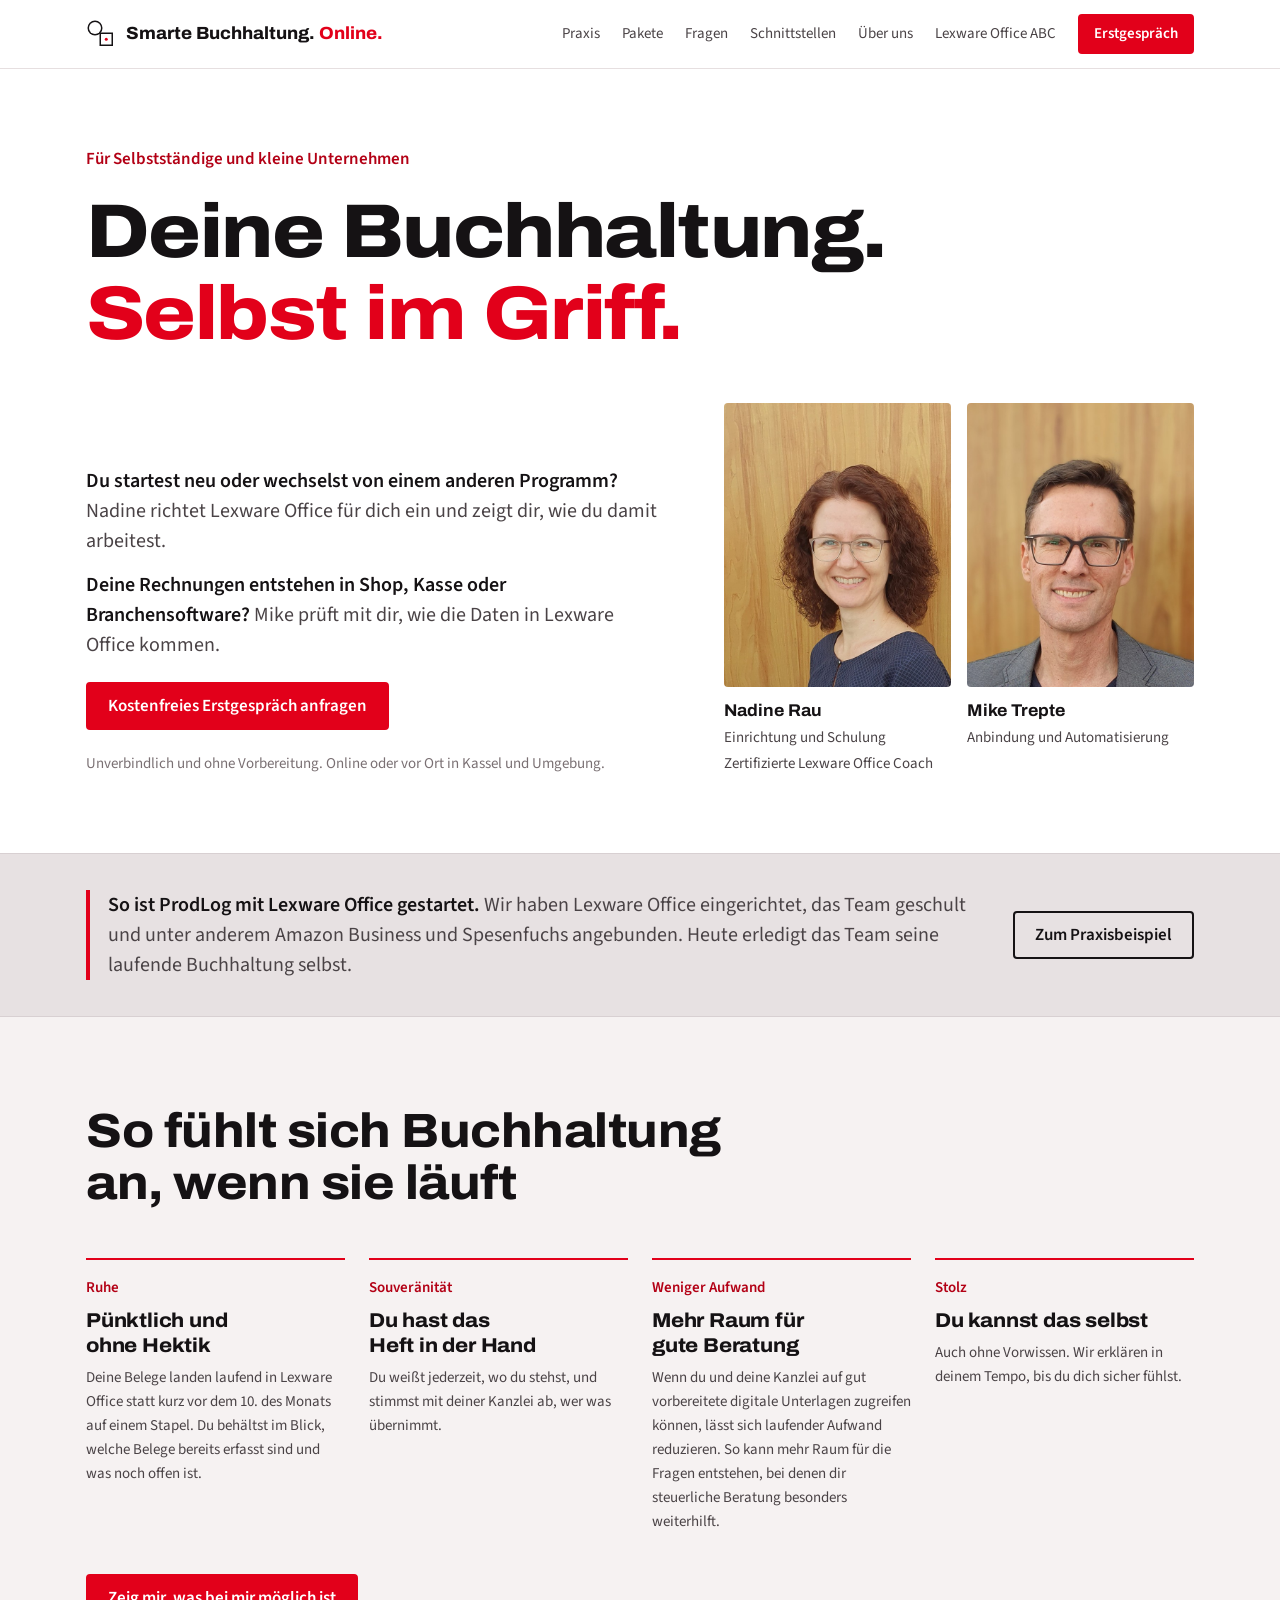
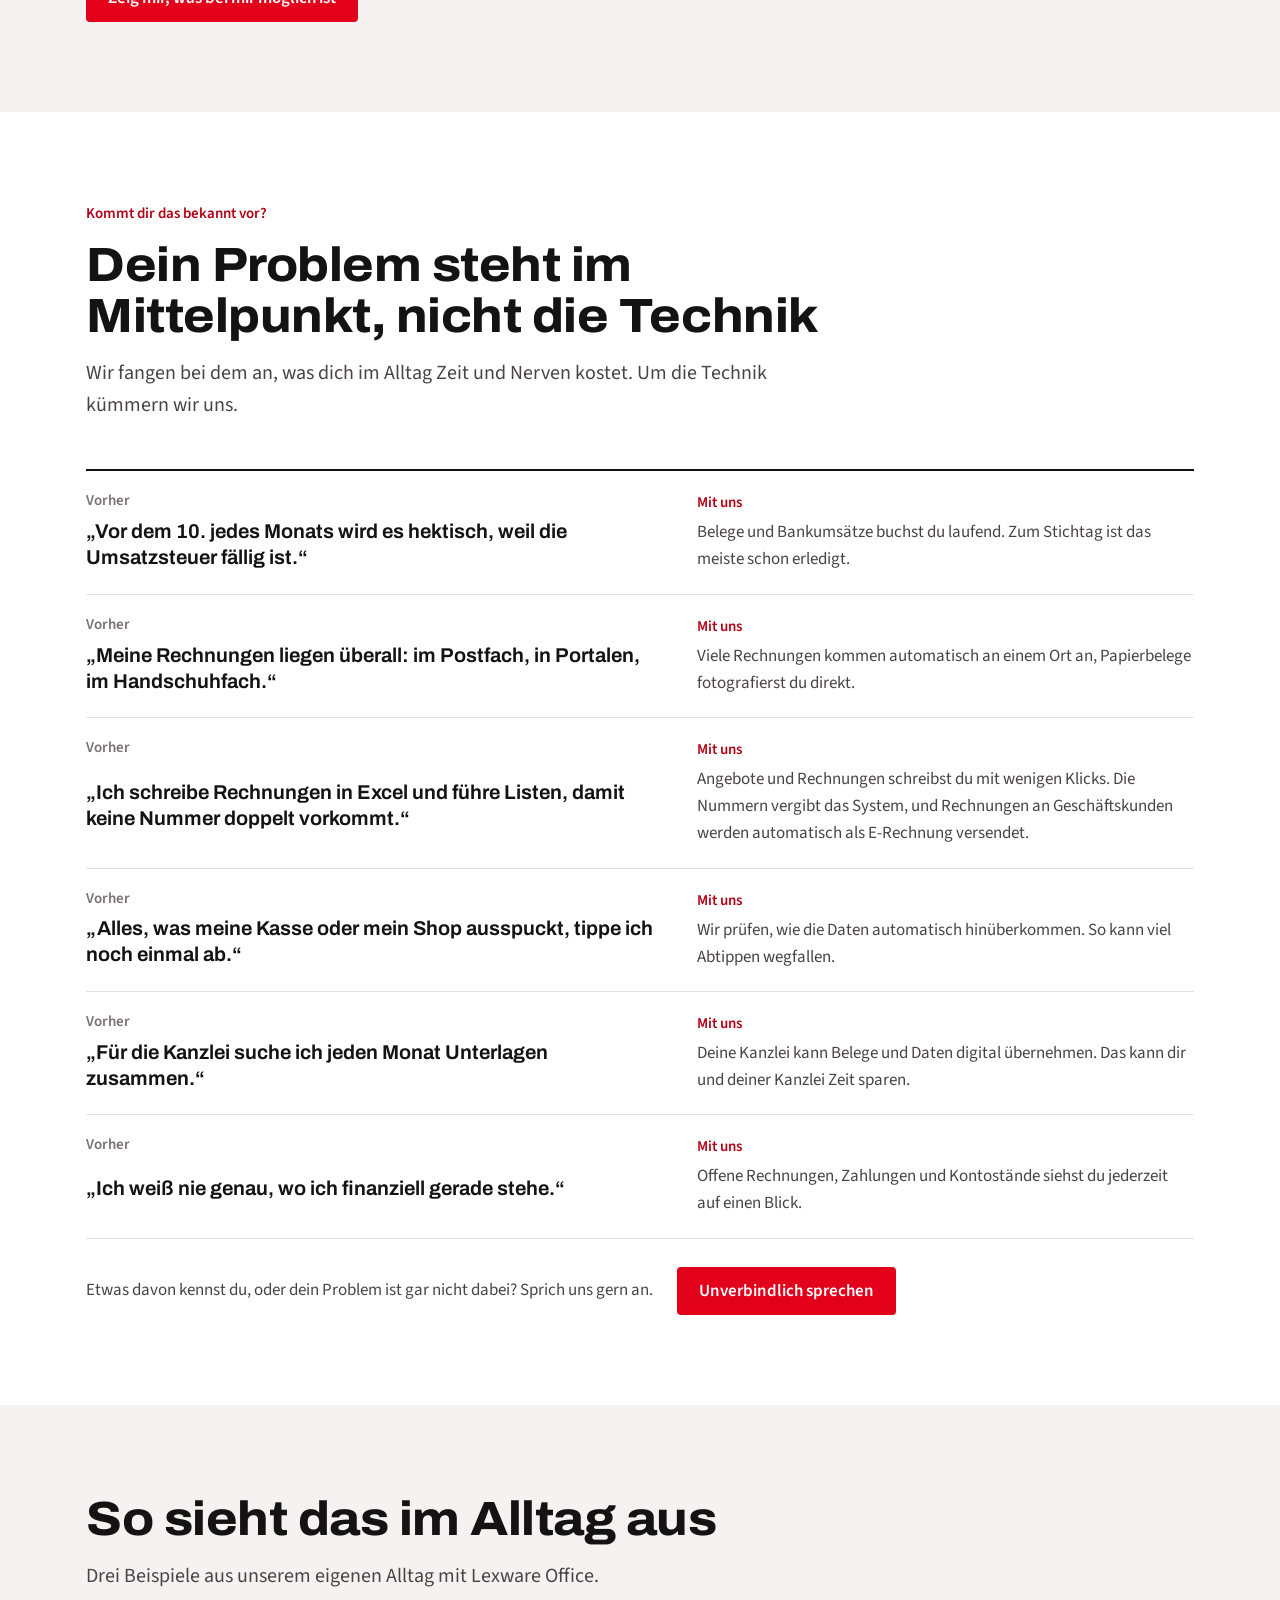
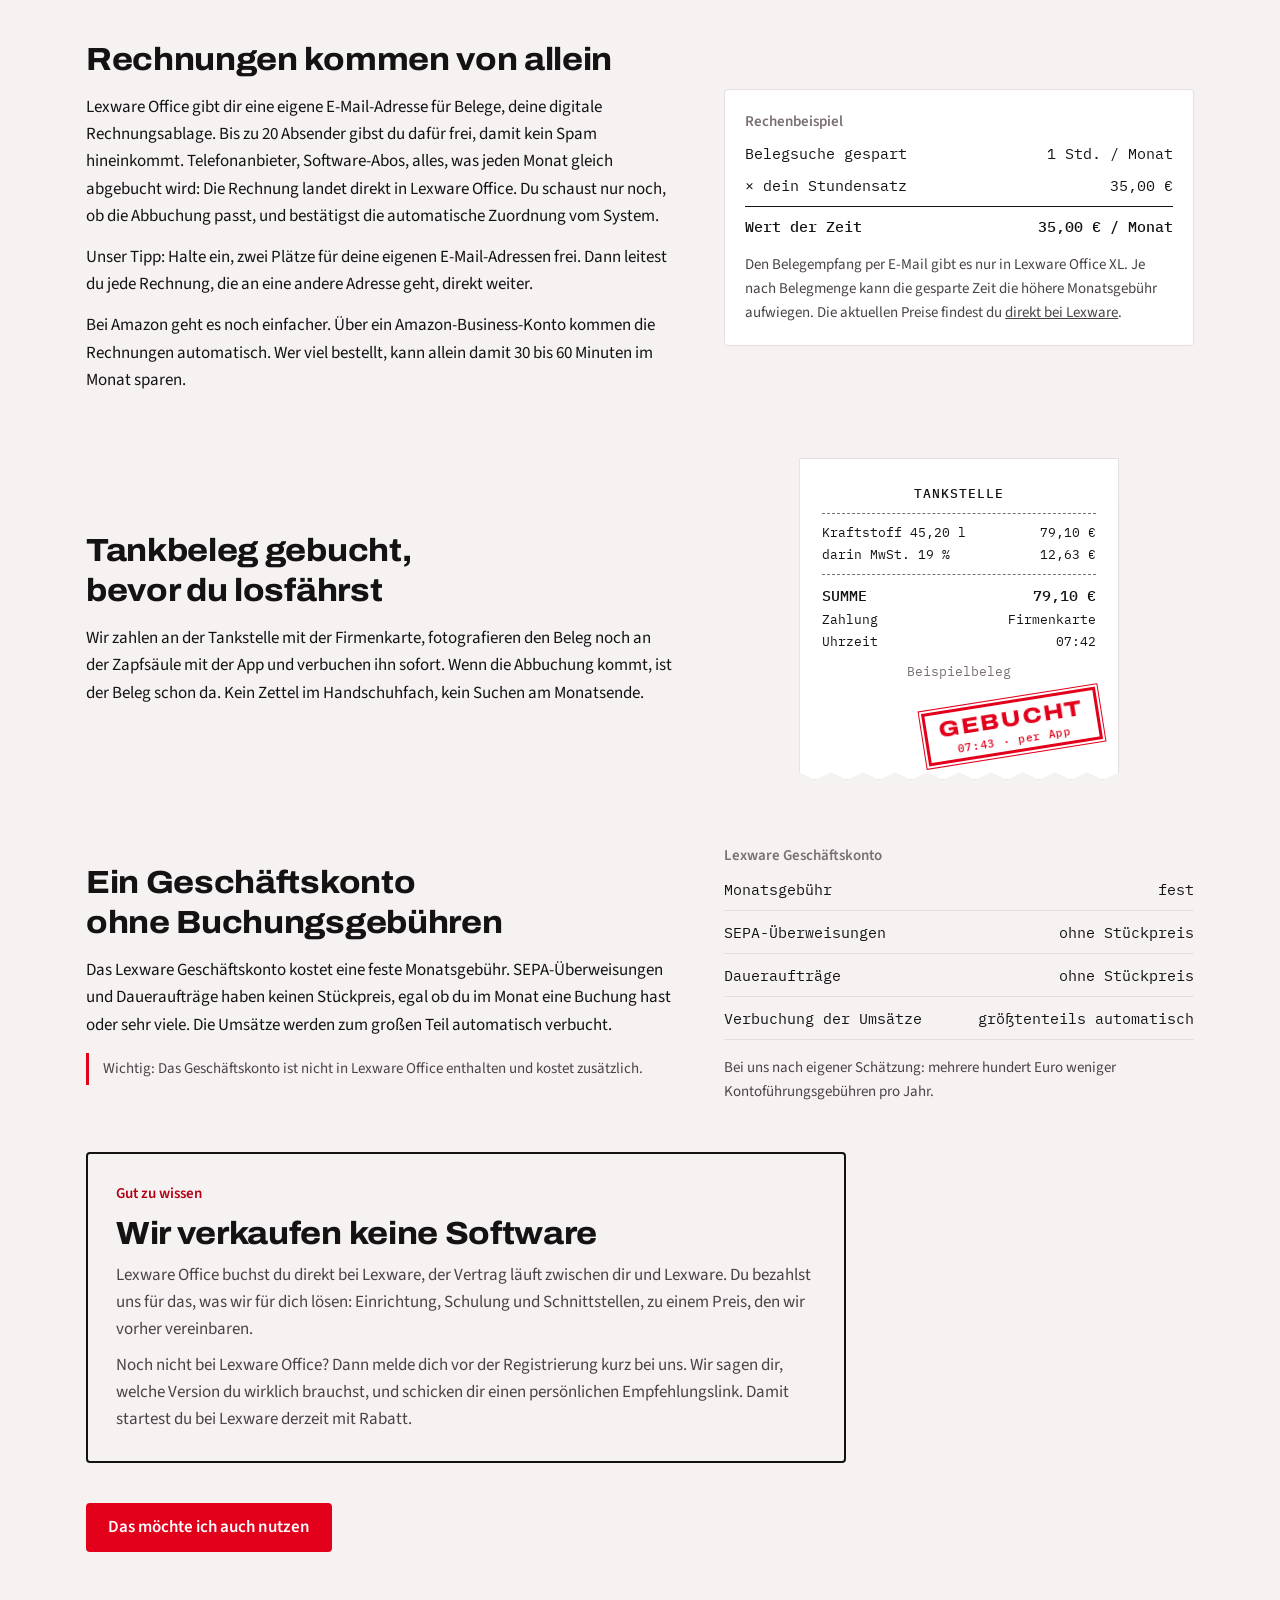
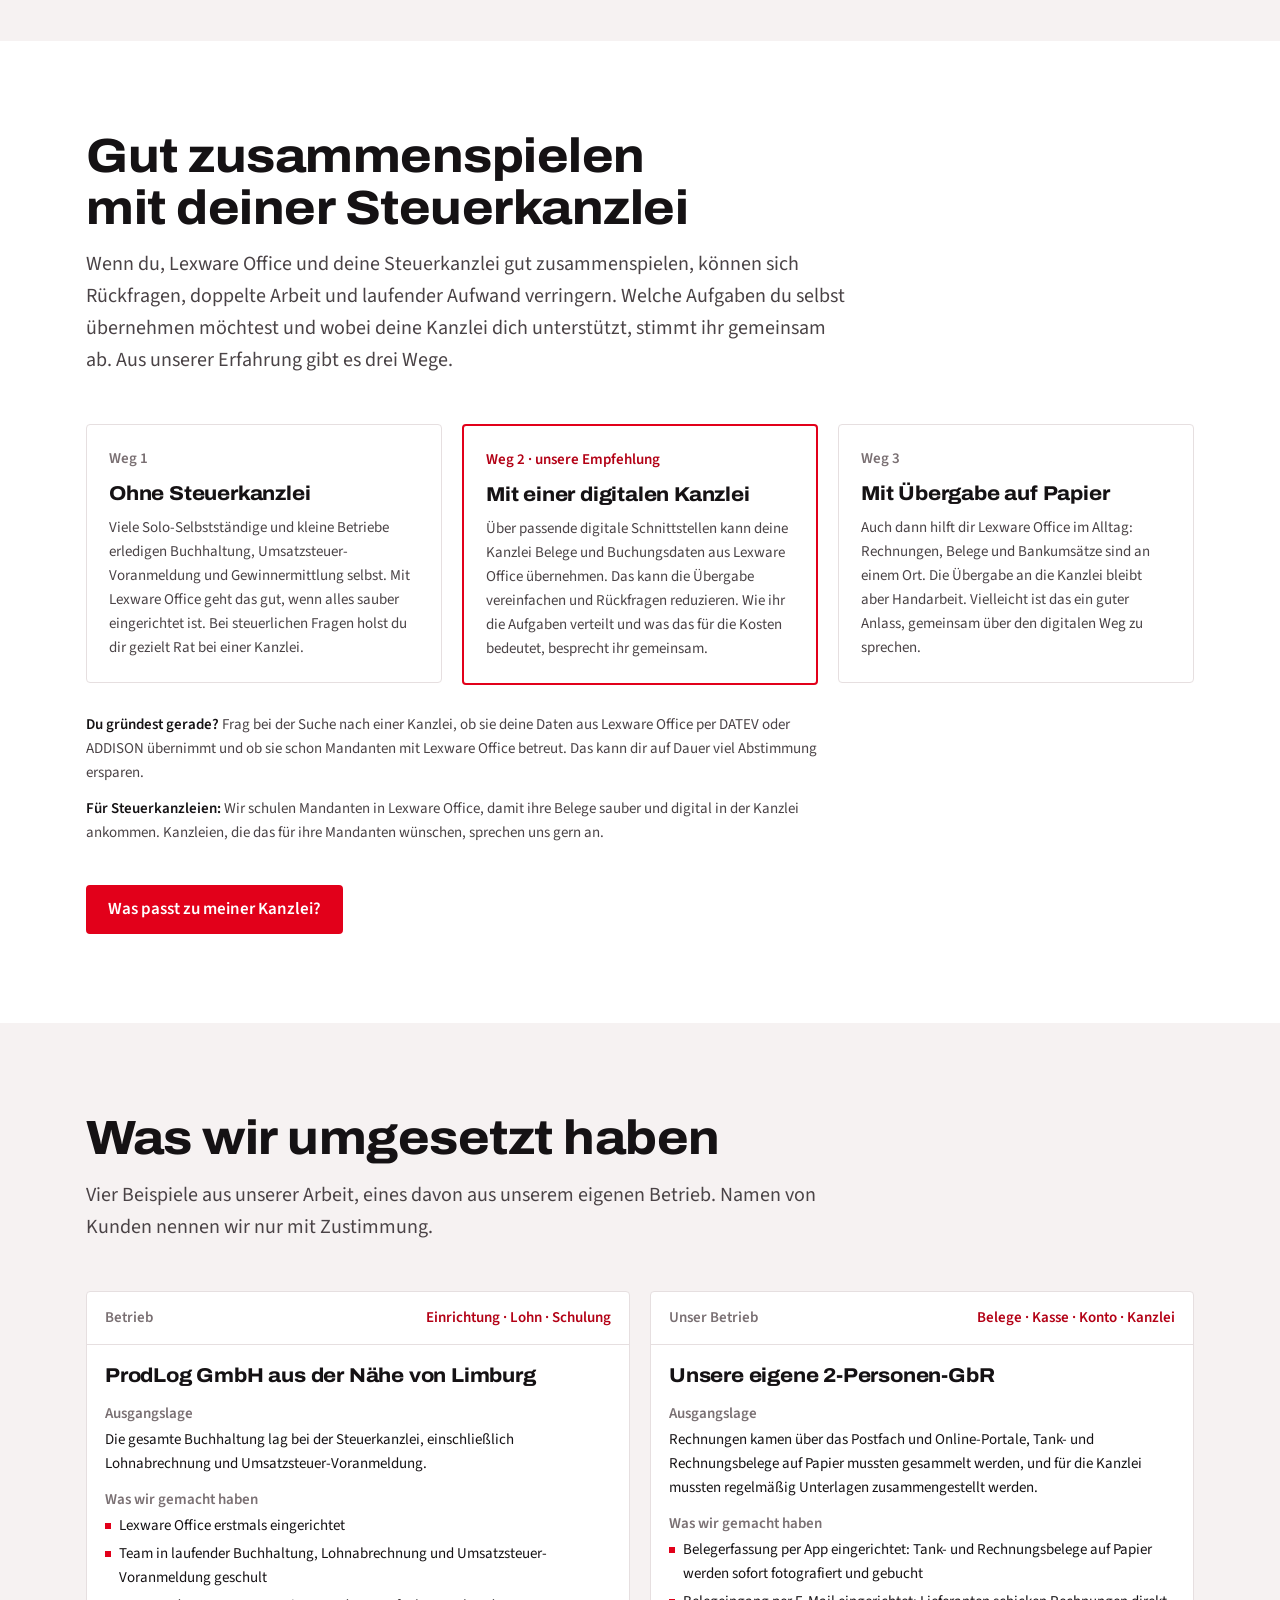
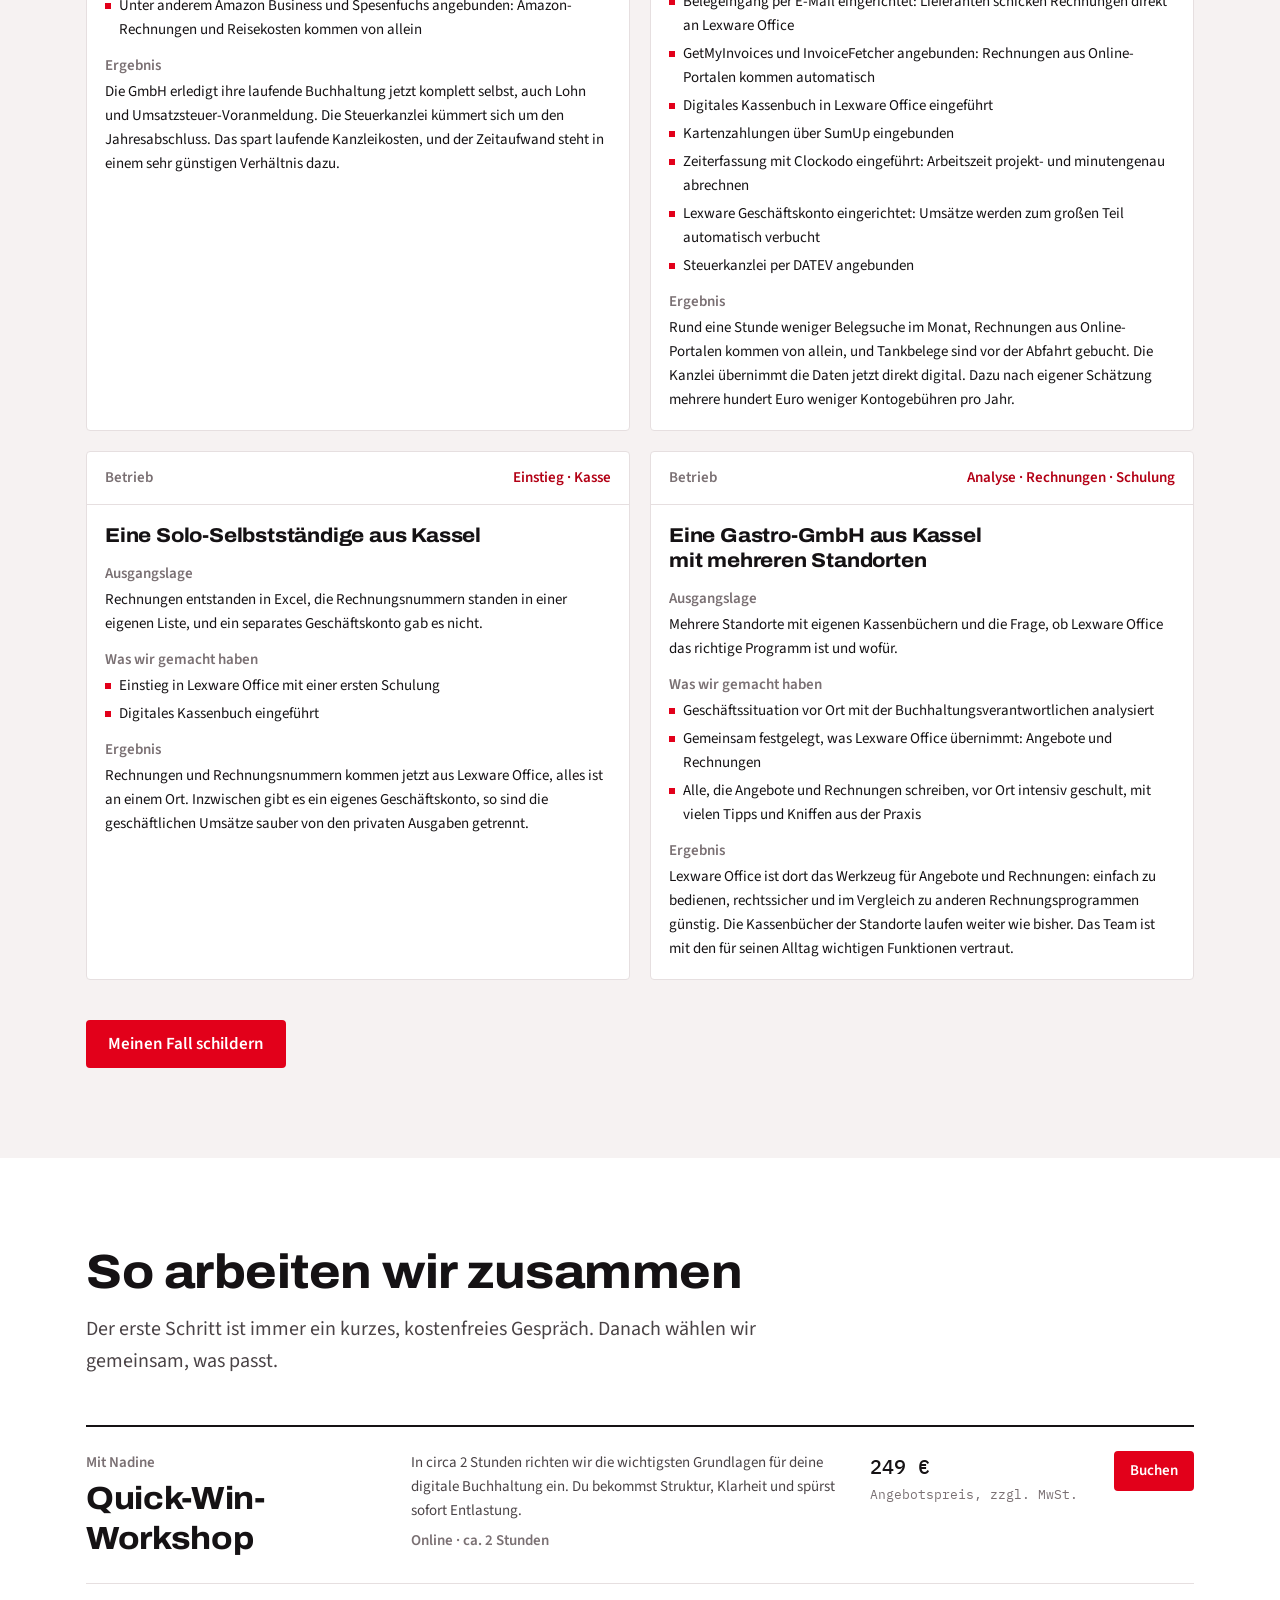
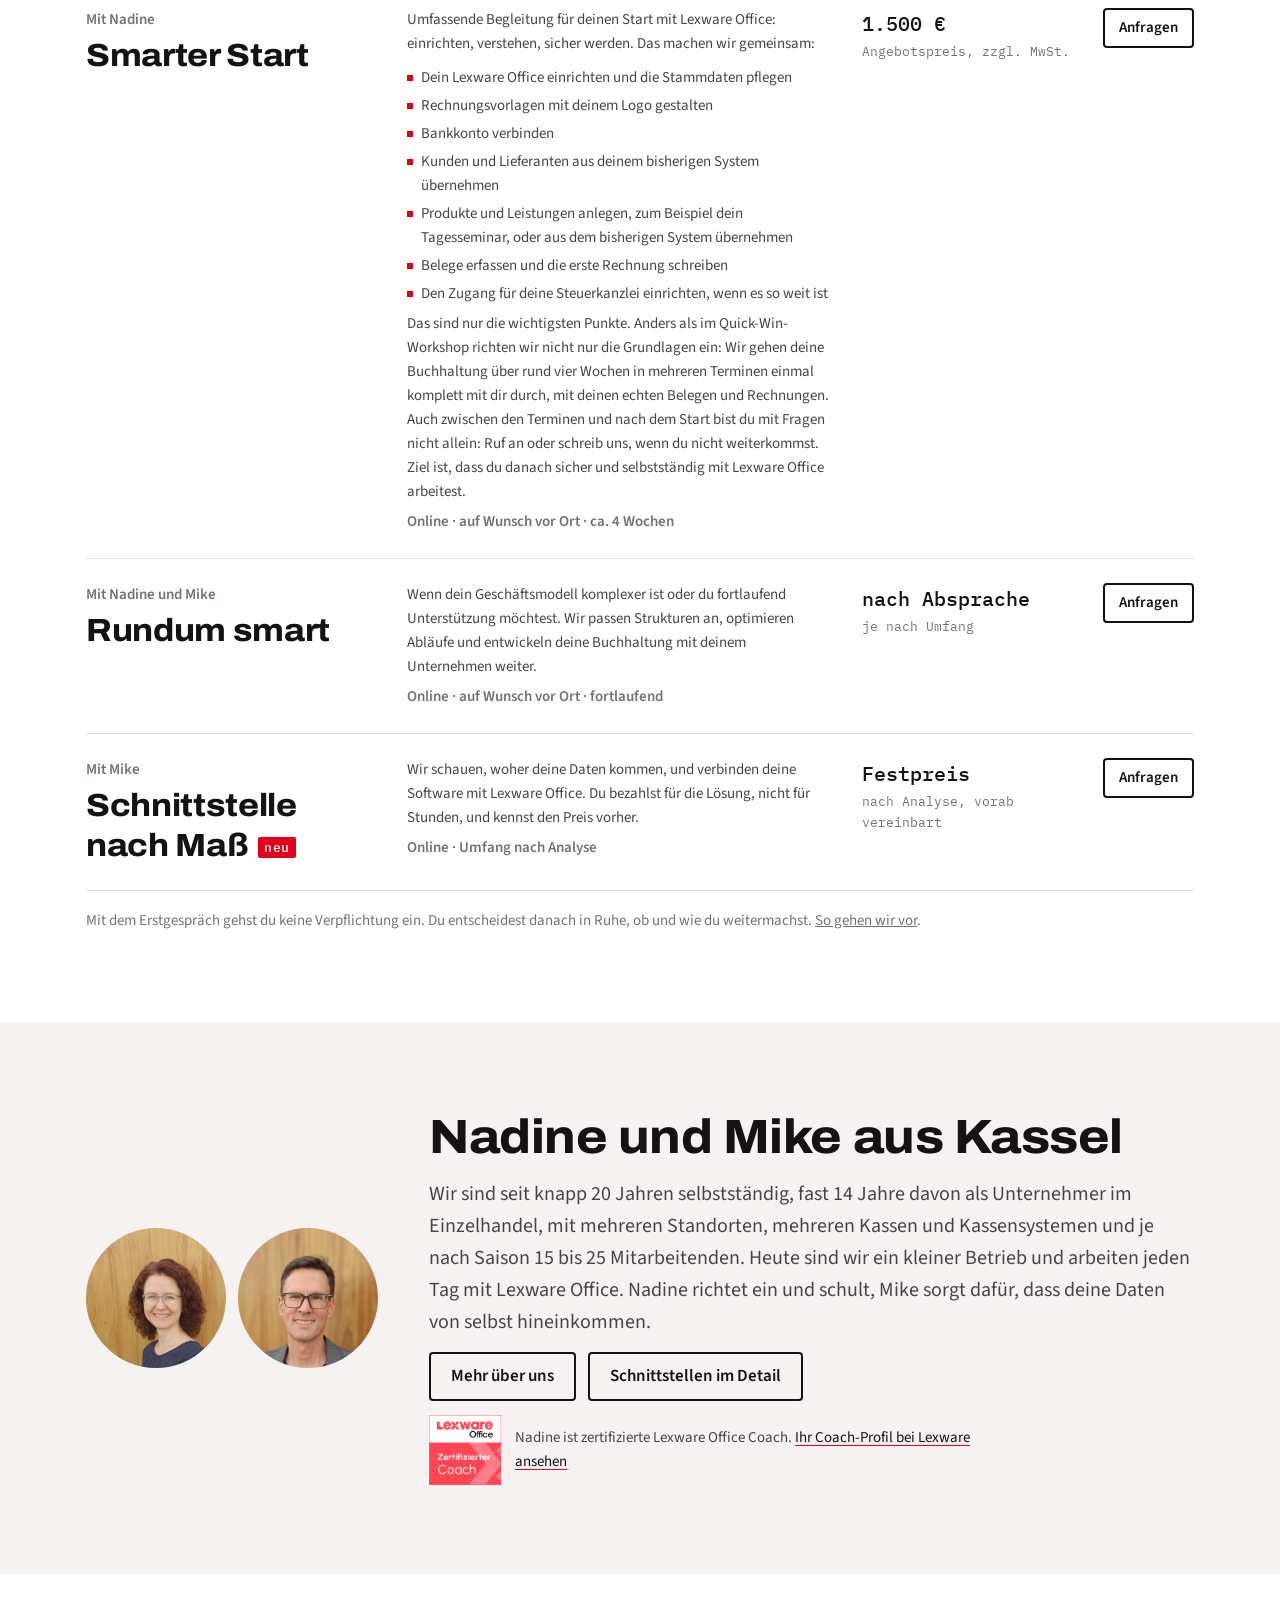
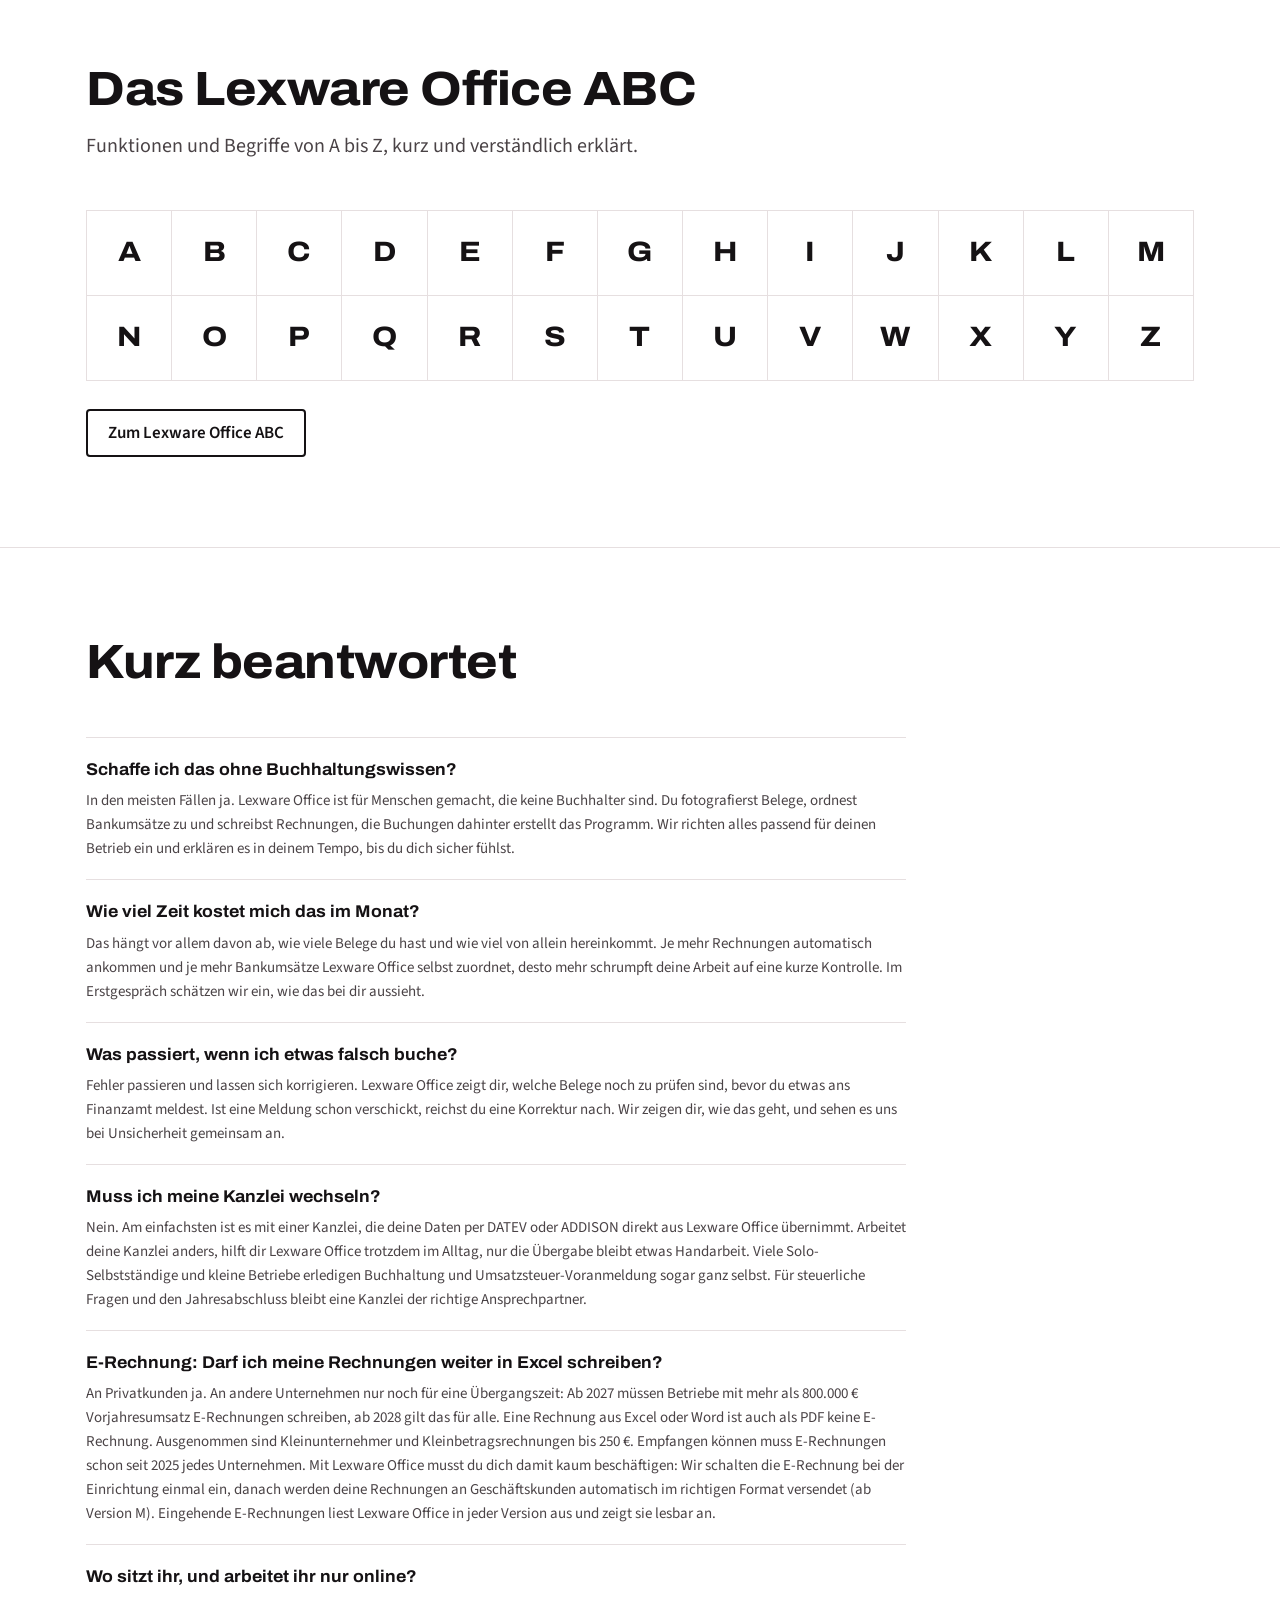
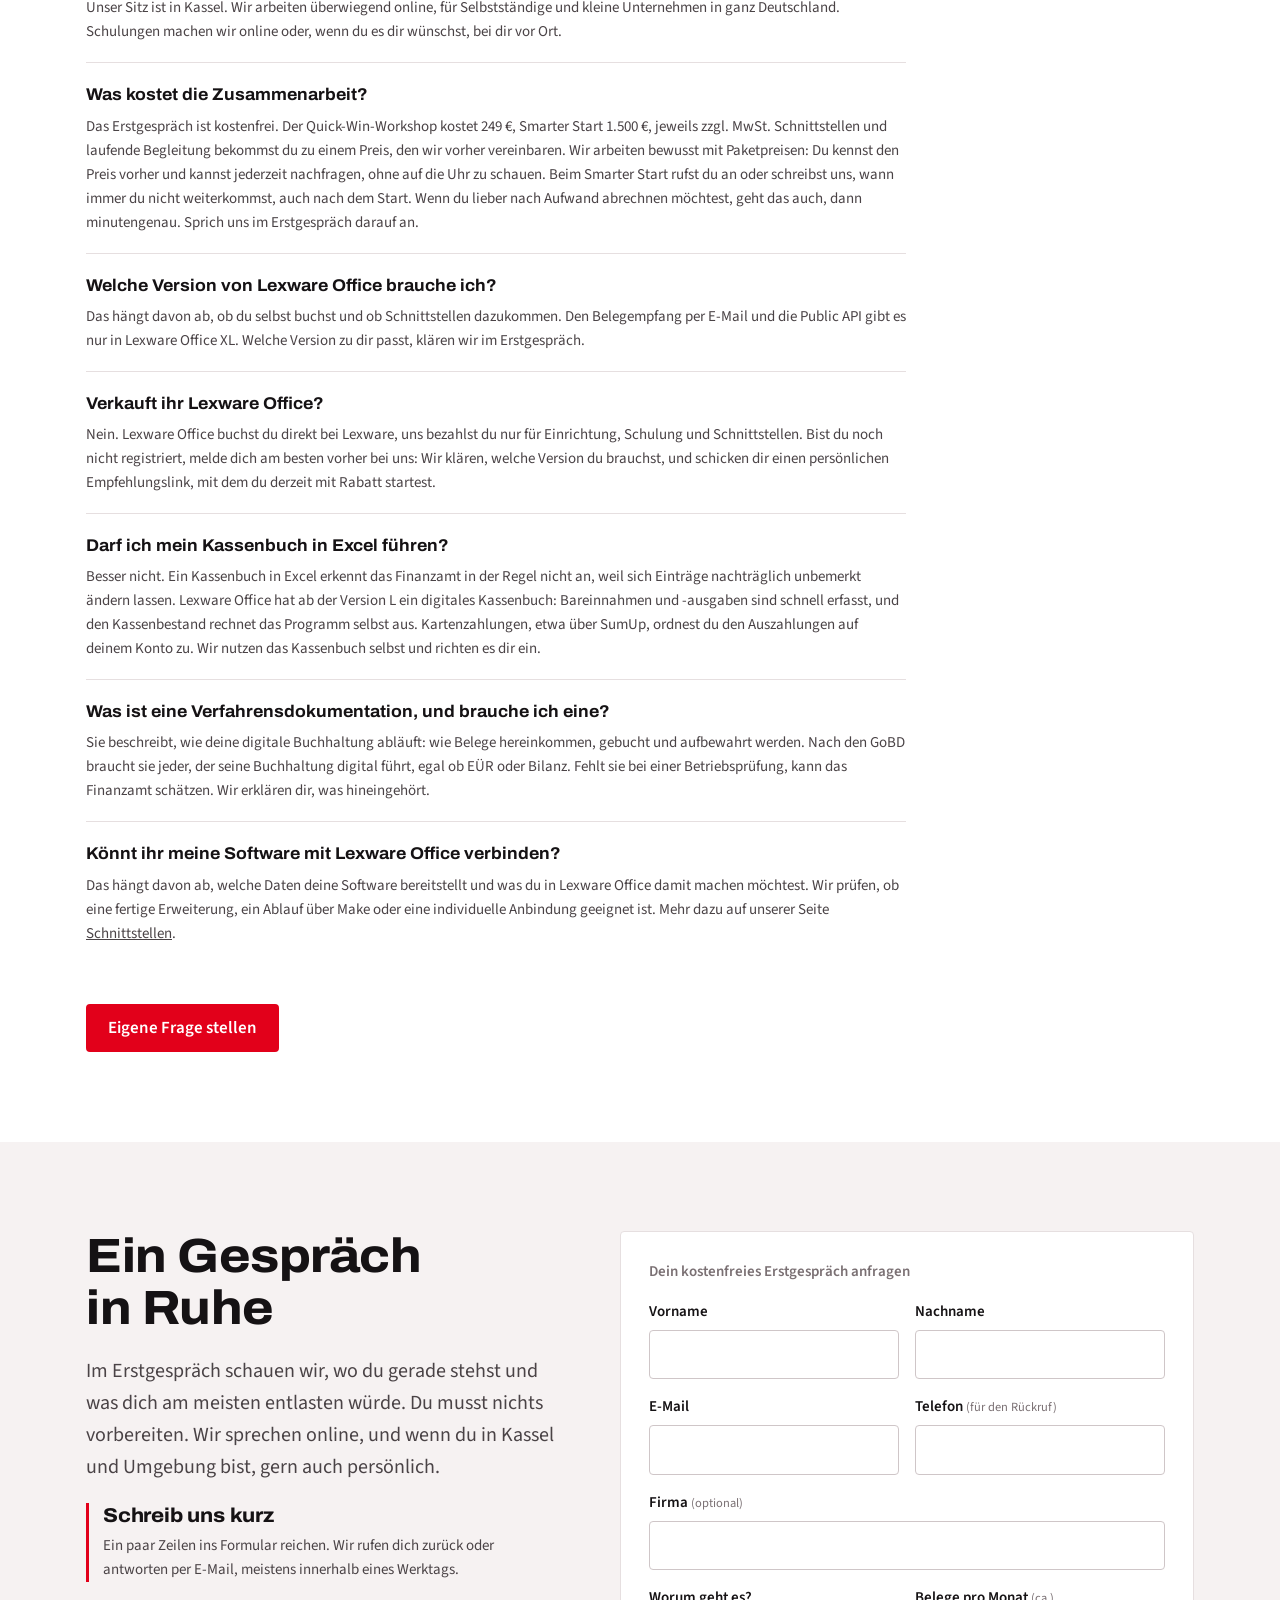
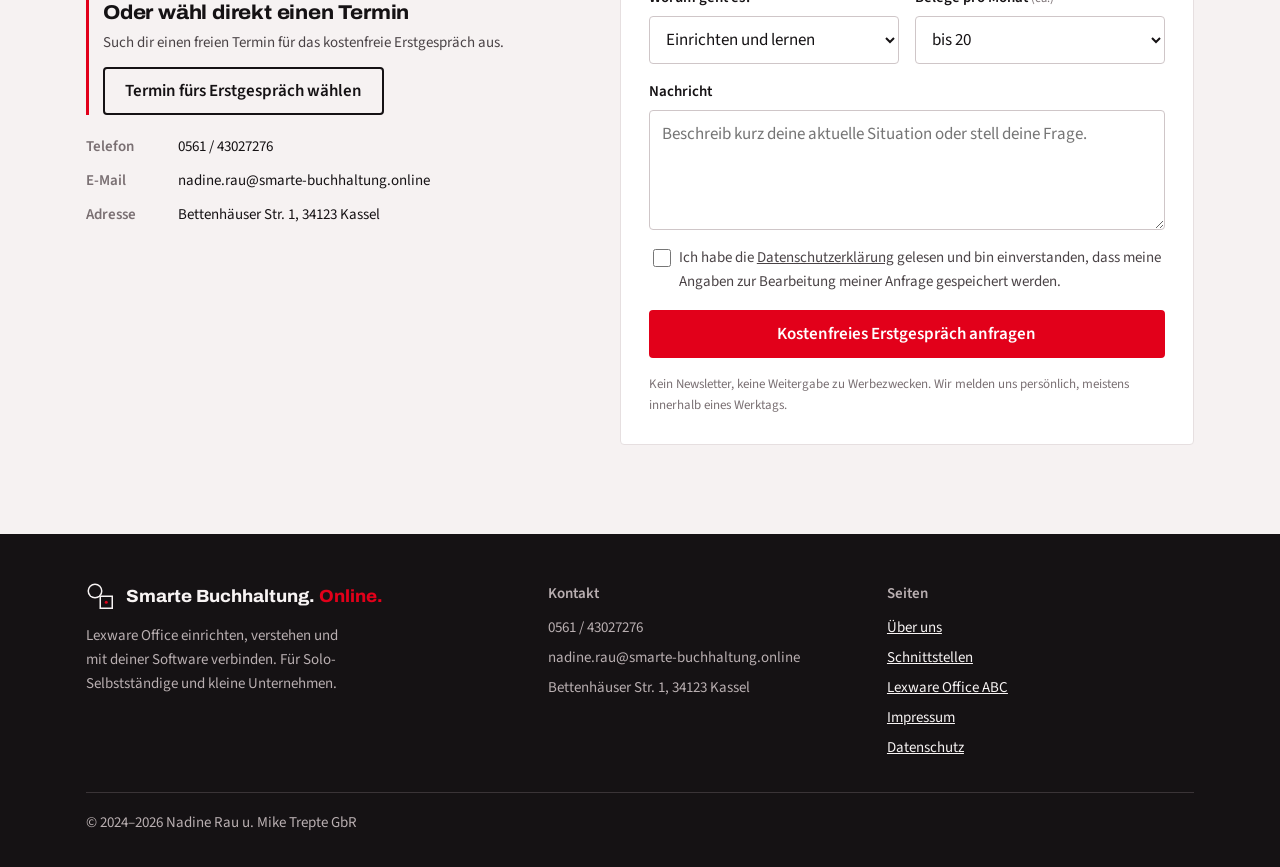
==== commit e4c175fc: "Quick-Win ca. 2 Stunden; Paketpreise in den Fragen erklärt; Smarter Start: Fragen auch nach dem Star" ====
--- a/index.html
+++ b/index.html
@@ -98,7 +98,7 @@
       {
         "@type": "Offer",
         "name": "Quick-Win-Workshop",
-        "description": "In 2 bis 3 Stunden die wichtigsten Grundlagen in Lexware Office einrichten. Online.",
+        "description": "In ca. 2 Stunden die wichtigsten Grundlagen in Lexware Office einrichten. Online.",
         "priceSpecification": {
           "@type": "PriceSpecification",
           "price": "249",
@@ -189,7 +189,7 @@
       "name": "Was kostet die Zusammenarbeit?",
       "acceptedAnswer": {
         "@type": "Answer",
-        "text": "Das Erstgespräch ist kostenfrei. Der Quick-Win-Workshop kostet 249 €, Smarter Start 1.500 €, jeweils zzgl. MwSt. Schnittstellen und laufende Begleitung bekommst du zu einem Preis, den wir vorher vereinbaren."
+        "text": "Das Erstgespräch ist kostenfrei. Der Quick-Win-Workshop kostet 249 €, Smarter Start 1.500 €, jeweils zzgl. MwSt. Schnittstellen und laufende Begleitung bekommst du zu einem Preis, den wir vorher vereinbaren. Wir arbeiten bewusst mit Paketpreisen: Du kennst den Preis vorher und kannst jederzeit nachfragen, ohne auf die Uhr zu schauen. Beim Smarter Start rufst du an oder schreibst uns, wann immer du nicht weiterkommst, auch nach dem Start. Wenn du lieber nach Aufwand abrechnen möchtest, geht das auch, dann minutengenau. Sprich uns im Erstgespräch darauf an."
       }
     },
     {
@@ -567,8 +567,8 @@
         <article class="package">
           <div class="package-name"><span class="label">Mit Nadine</span><h3>Quick-Win-Workshop</h3></div>
           <div class="package-desc">
-            <p>In 2 bis 3 Stunden richten wir die wichtigsten Grundlagen für deine digitale Buchhaltung ein. Du bekommst Struktur, Klarheit und spürst sofort Entlastung.</p>
-            <p class="label">Online · ca. 2 bis 3 Stunden</p>
+            <p>In circa 2 Stunden richten wir die wichtigsten Grundlagen für deine digitale Buchhaltung ein. Du bekommst Struktur, Klarheit und spürst sofort Entlastung.</p>
+            <p class="label">Online · ca. 2 Stunden</p>
           </div>
           <div class="package-price"><strong>249 €</strong><span>Angebotspreis, zzgl. MwSt.</span></div>
           <a class="btn btn--sm" href="https://nextcloud.managershop.com/index.php/apps/appointments/pub/2cAlBQQqGVMD7tac/form" target="_blank" rel="noopener">Buchen</a>
@@ -586,7 +586,7 @@
               <li>Belege erfassen und die erste Rechnung schreiben</li>
               <li>Den Zugang für deine Steuerkanzlei einrichten, wenn es so weit ist</li>
             </ul>
-            <p>Das sind nur die wichtigsten Punkte. Anders als im Quick-Win-Workshop richten wir nicht nur die Grundlagen ein: Wir gehen deine Buchhaltung über rund vier Wochen in mehreren Terminen einmal komplett mit dir durch, mit deinen echten Belegen und Rechnungen. Auch zwischen den Terminen bist du mit Fragen nicht allein. Ziel ist, dass du danach sicher und selbstständig mit Lexware Office arbeitest.</p>
+            <p>Das sind nur die wichtigsten Punkte. Anders als im Quick-Win-Workshop richten wir nicht nur die Grundlagen ein: Wir gehen deine Buchhaltung über rund vier Wochen in mehreren Terminen einmal komplett mit dir durch, mit deinen echten Belegen und Rechnungen. Auch zwischen den Terminen und nach dem Start bist du mit Fragen nicht allein: Ruf an oder schreib uns, wenn du nicht weiterkommst. Ziel ist, dass du danach sicher und selbstständig mit Lexware Office arbeitest.</p>
             <p class="label">Online · auf Wunsch vor Ort · ca. 4 Wochen</p>
           </div>
           <div class="package-price"><strong>1.500 €</strong><span>Angebotspreis, zzgl. MwSt.</span></div>
@@ -681,7 +681,7 @@
         </div>
         <div class="faq-item">
           <dt>Was kostet die Zusammenarbeit?</dt>
-          <dd>Das Erstgespräch ist kostenfrei. Der Quick-Win-Workshop kostet 249 €, Smarter Start 1.500 €, jeweils zzgl. MwSt. Schnittstellen und laufende Begleitung bekommst du zu einem Preis, den wir vorher vereinbaren.</dd>
+          <dd>Das Erstgespräch ist kostenfrei. Der Quick-Win-Workshop kostet 249 €, Smarter Start 1.500 €, jeweils zzgl. MwSt. Schnittstellen und laufende Begleitung bekommst du zu einem Preis, den wir vorher vereinbaren. Wir arbeiten bewusst mit Paketpreisen: Du kennst den Preis vorher und kannst jederzeit nachfragen, ohne auf die Uhr zu schauen. Beim Smarter Start rufst du an oder schreibst uns, wann immer du nicht weiterkommst, auch nach dem Start. Wenn du lieber nach Aufwand abrechnen möchtest, geht das auch, dann minutengenau. Sprich uns im Erstgespräch darauf an.</dd>
         </div>
         <div class="faq-item">
           <dt>Welche Version von Lexware Office brauche ich?</dt>
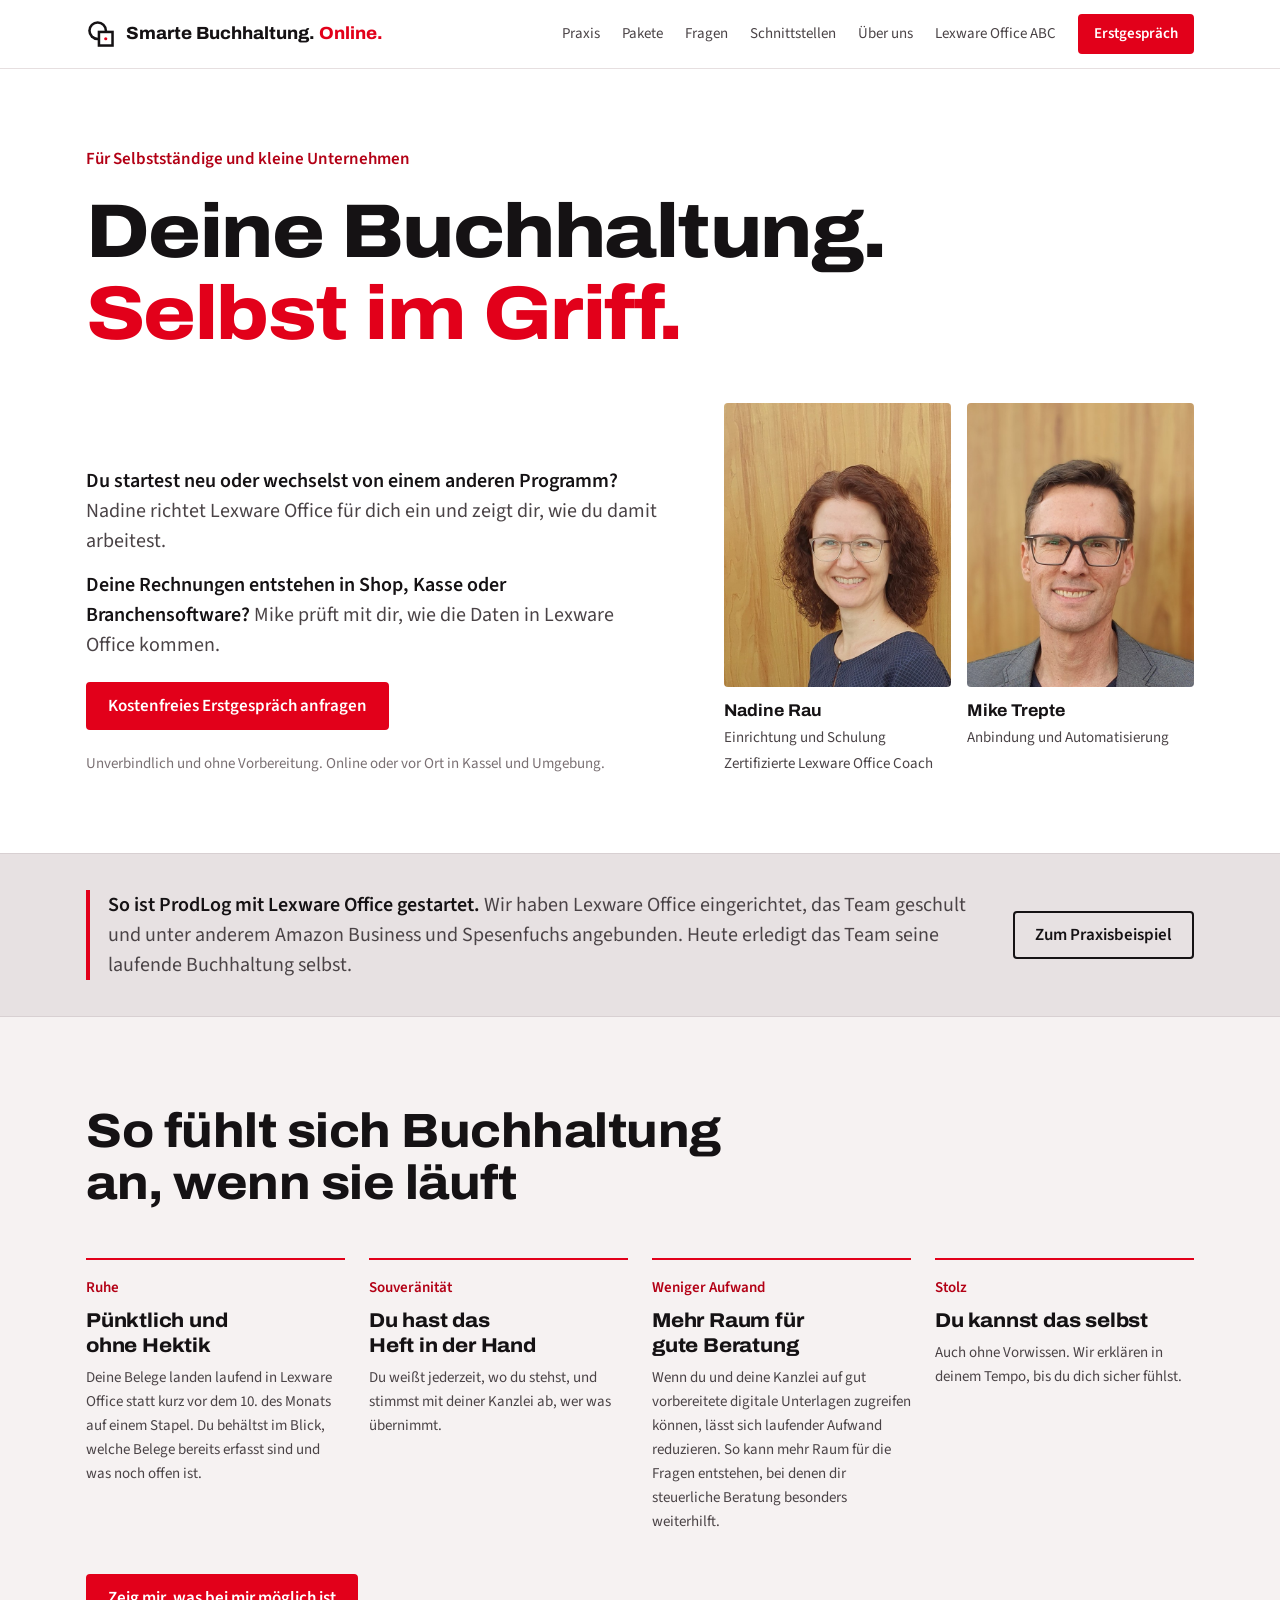
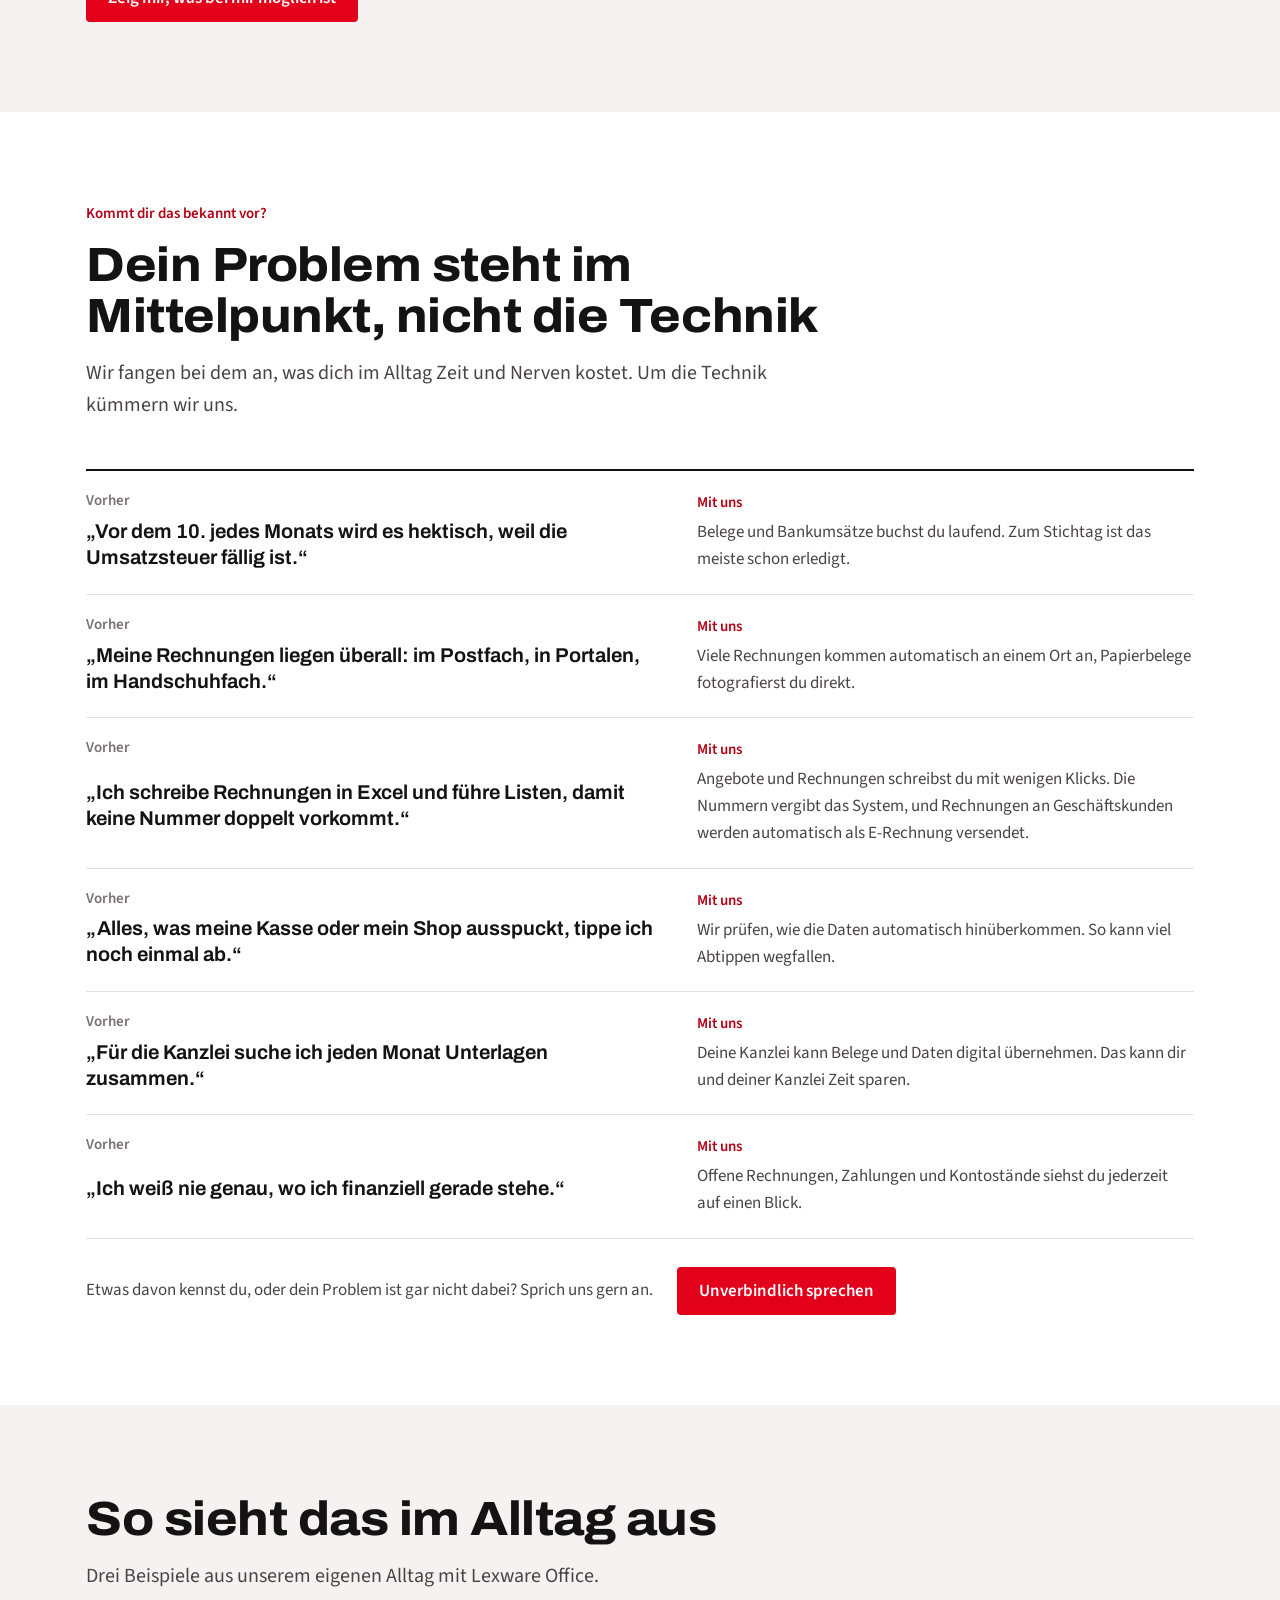
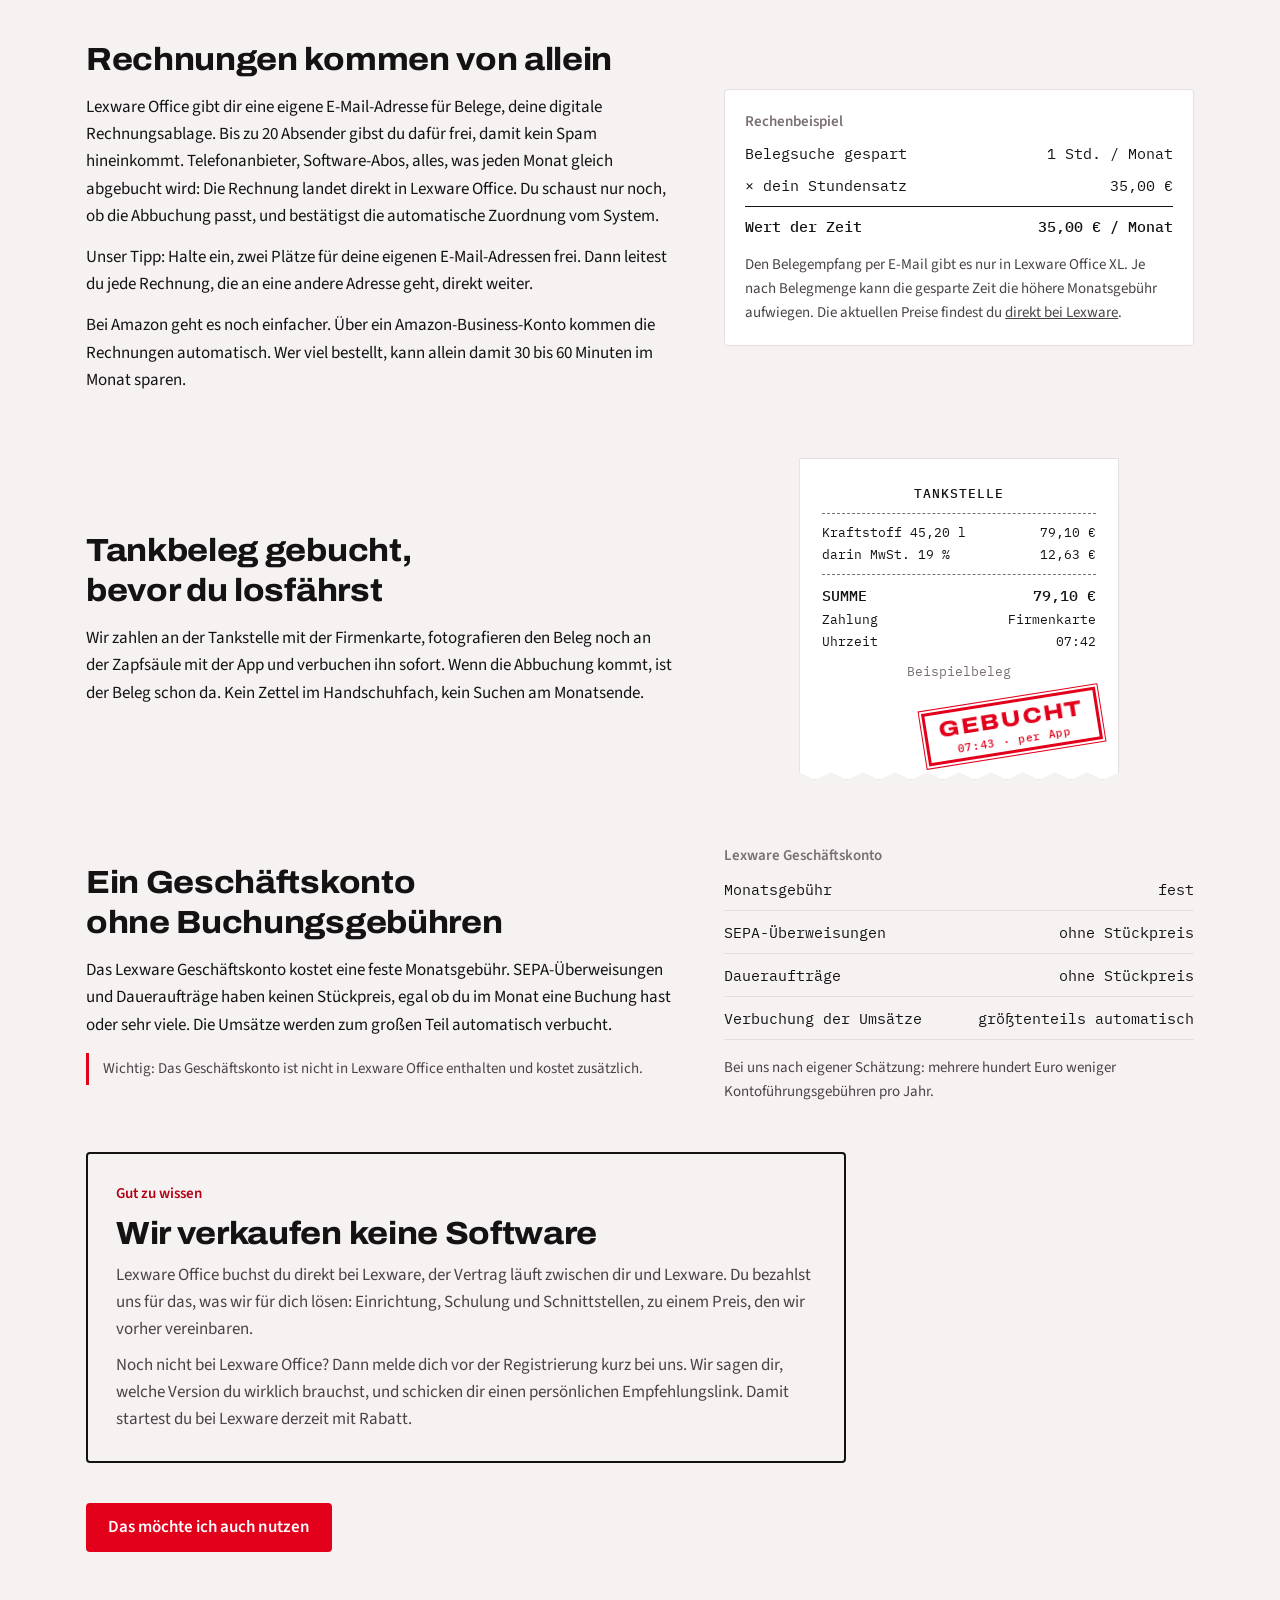
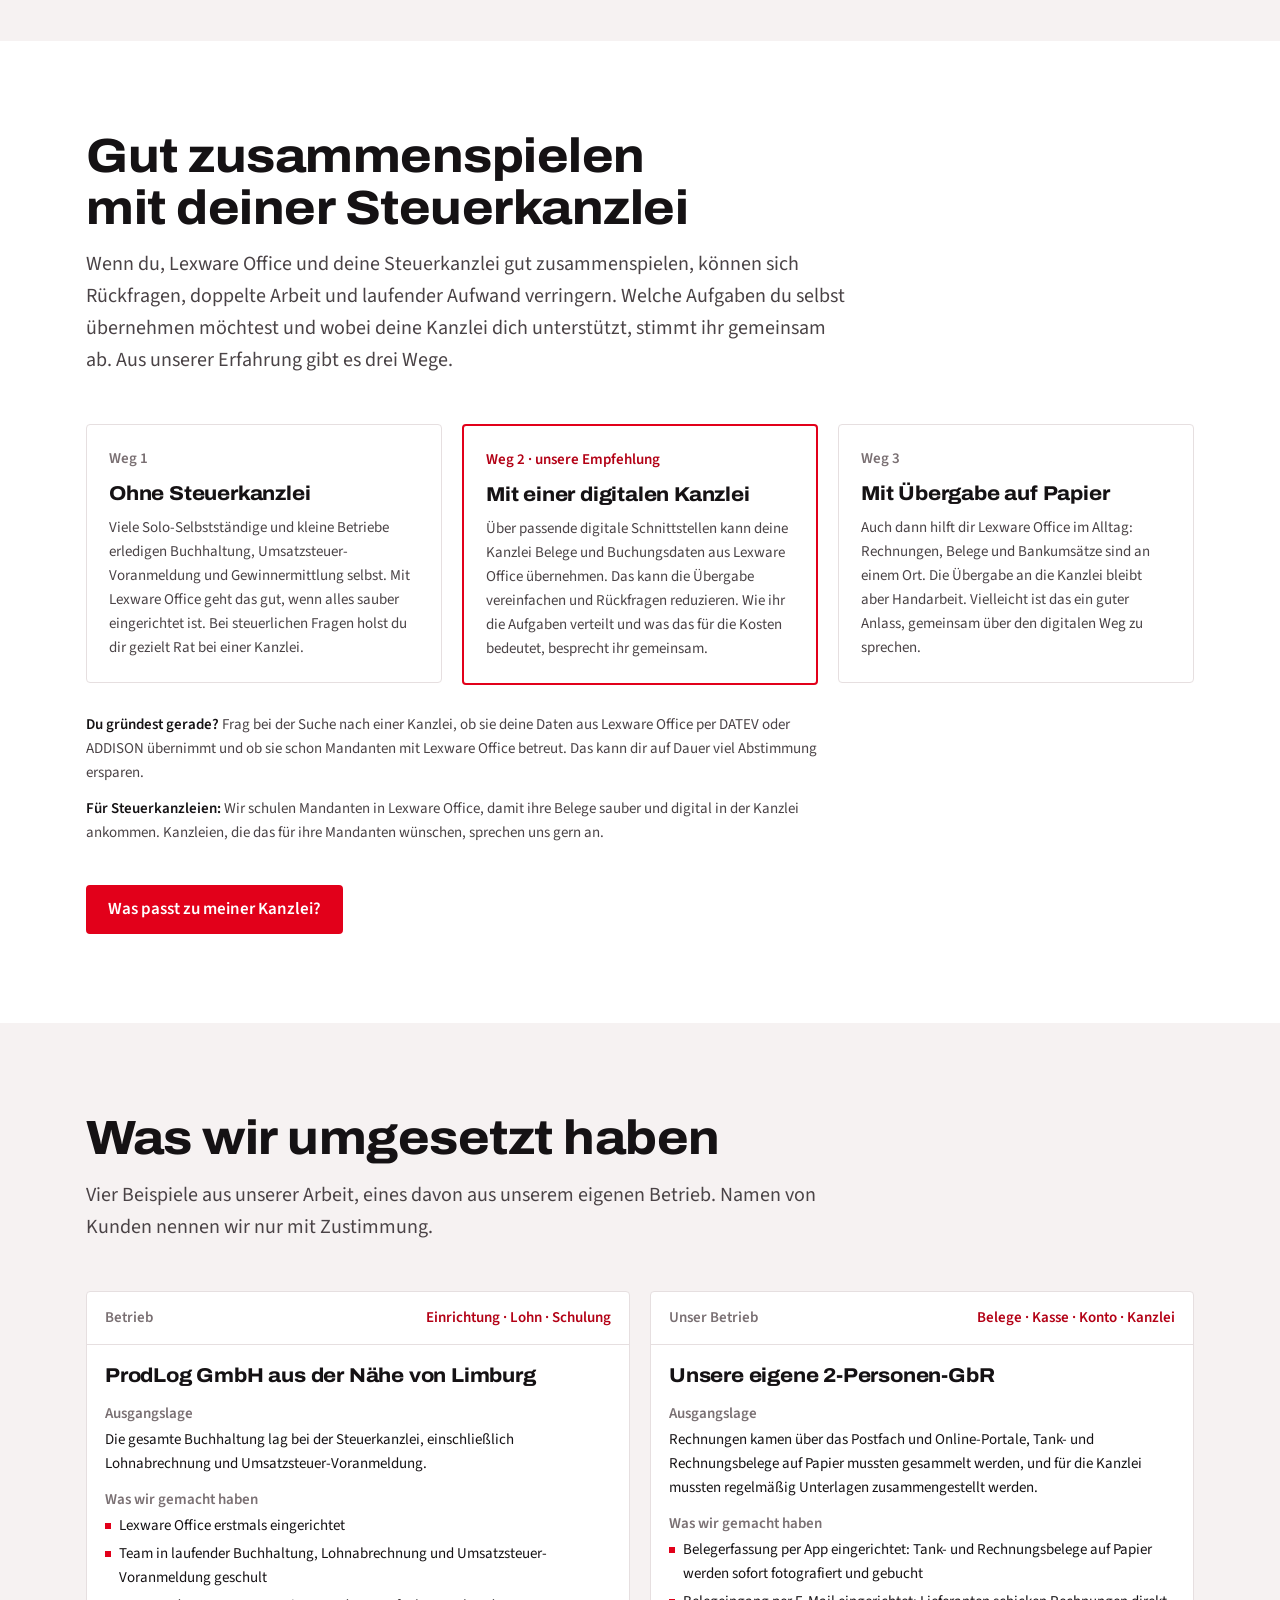
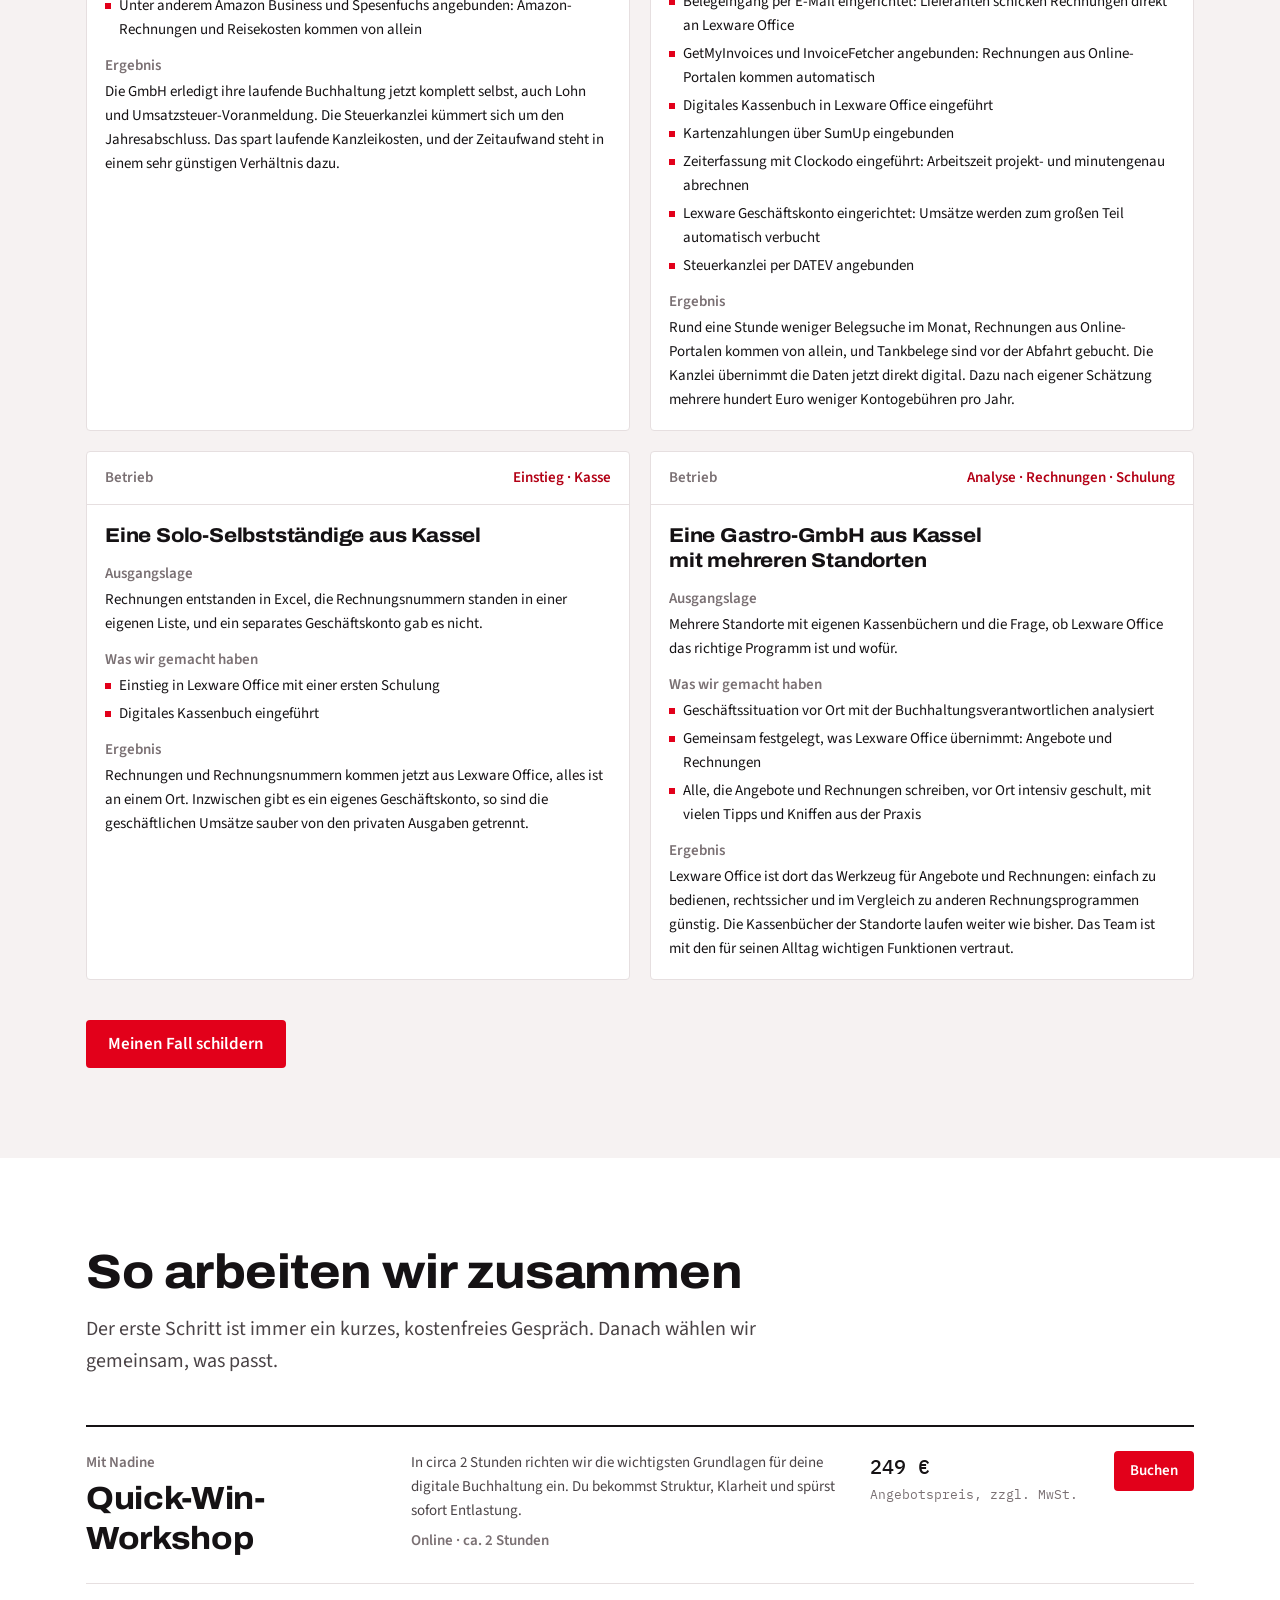
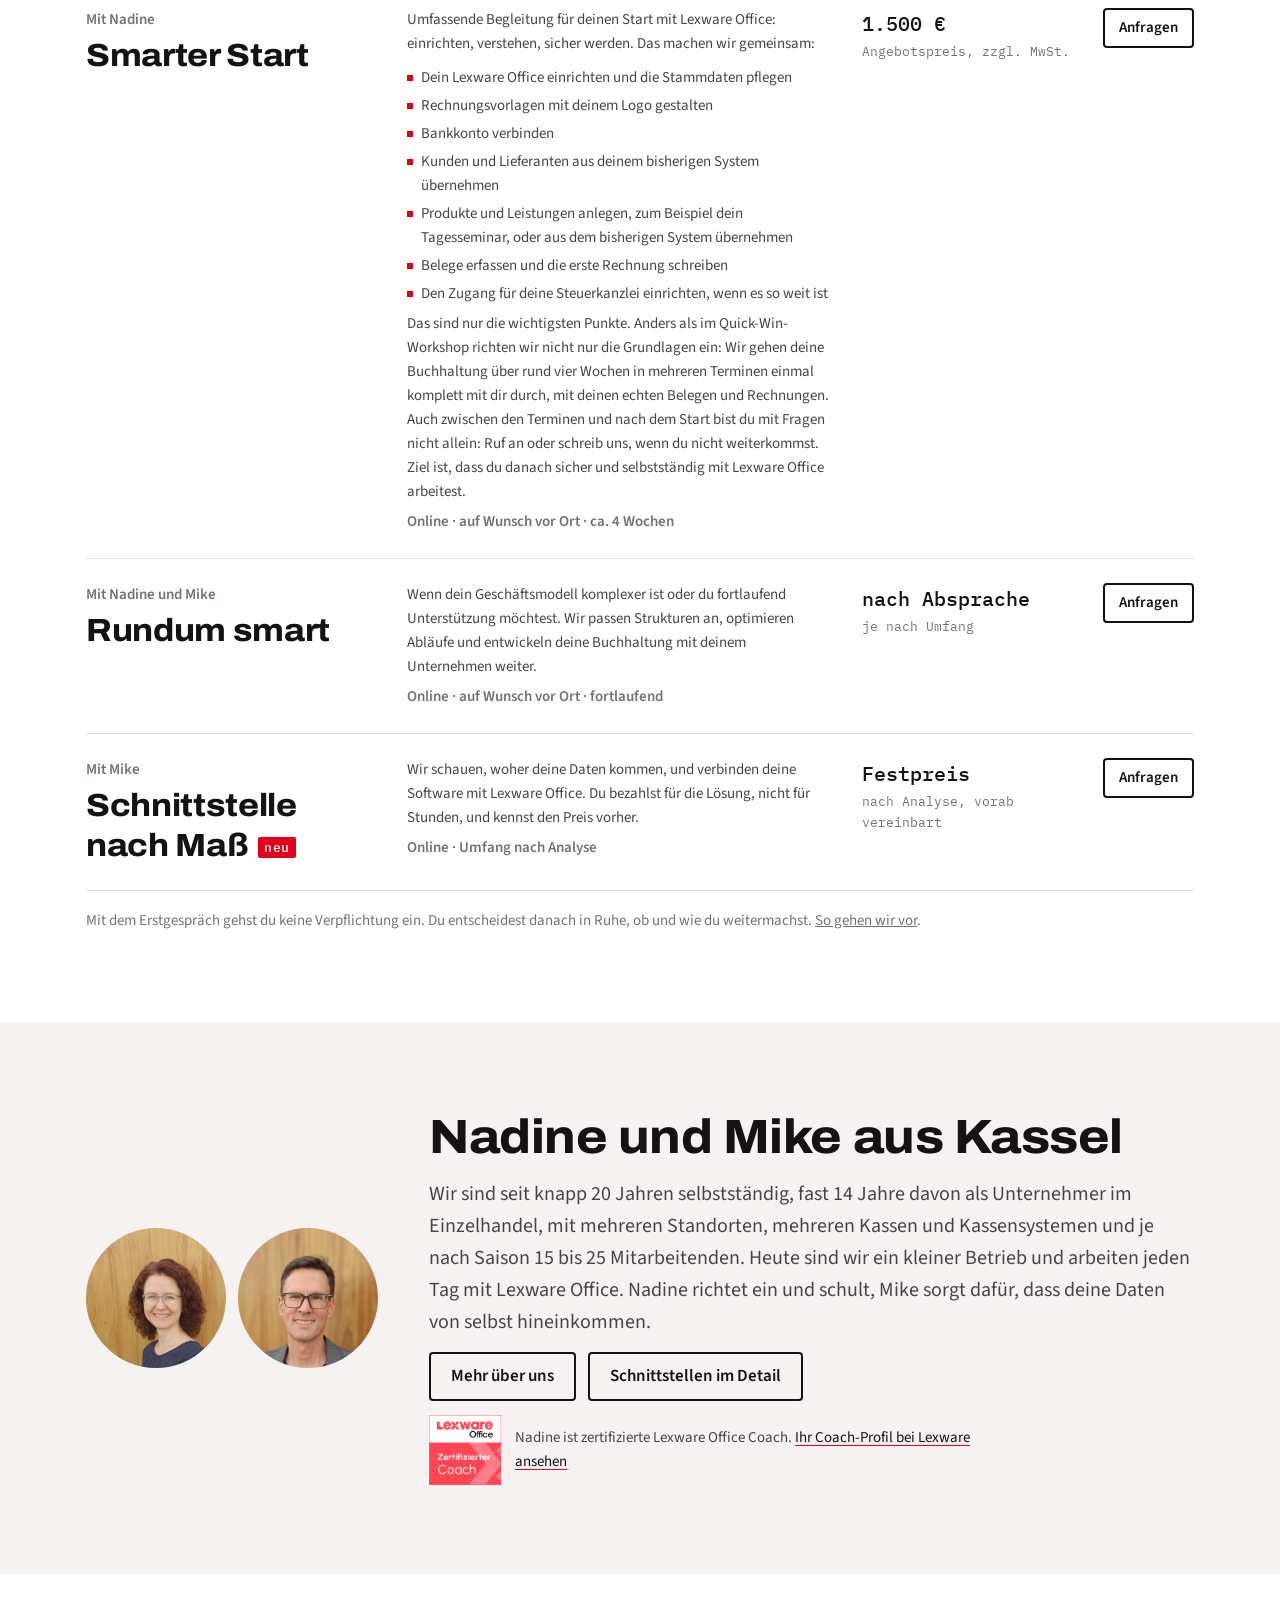
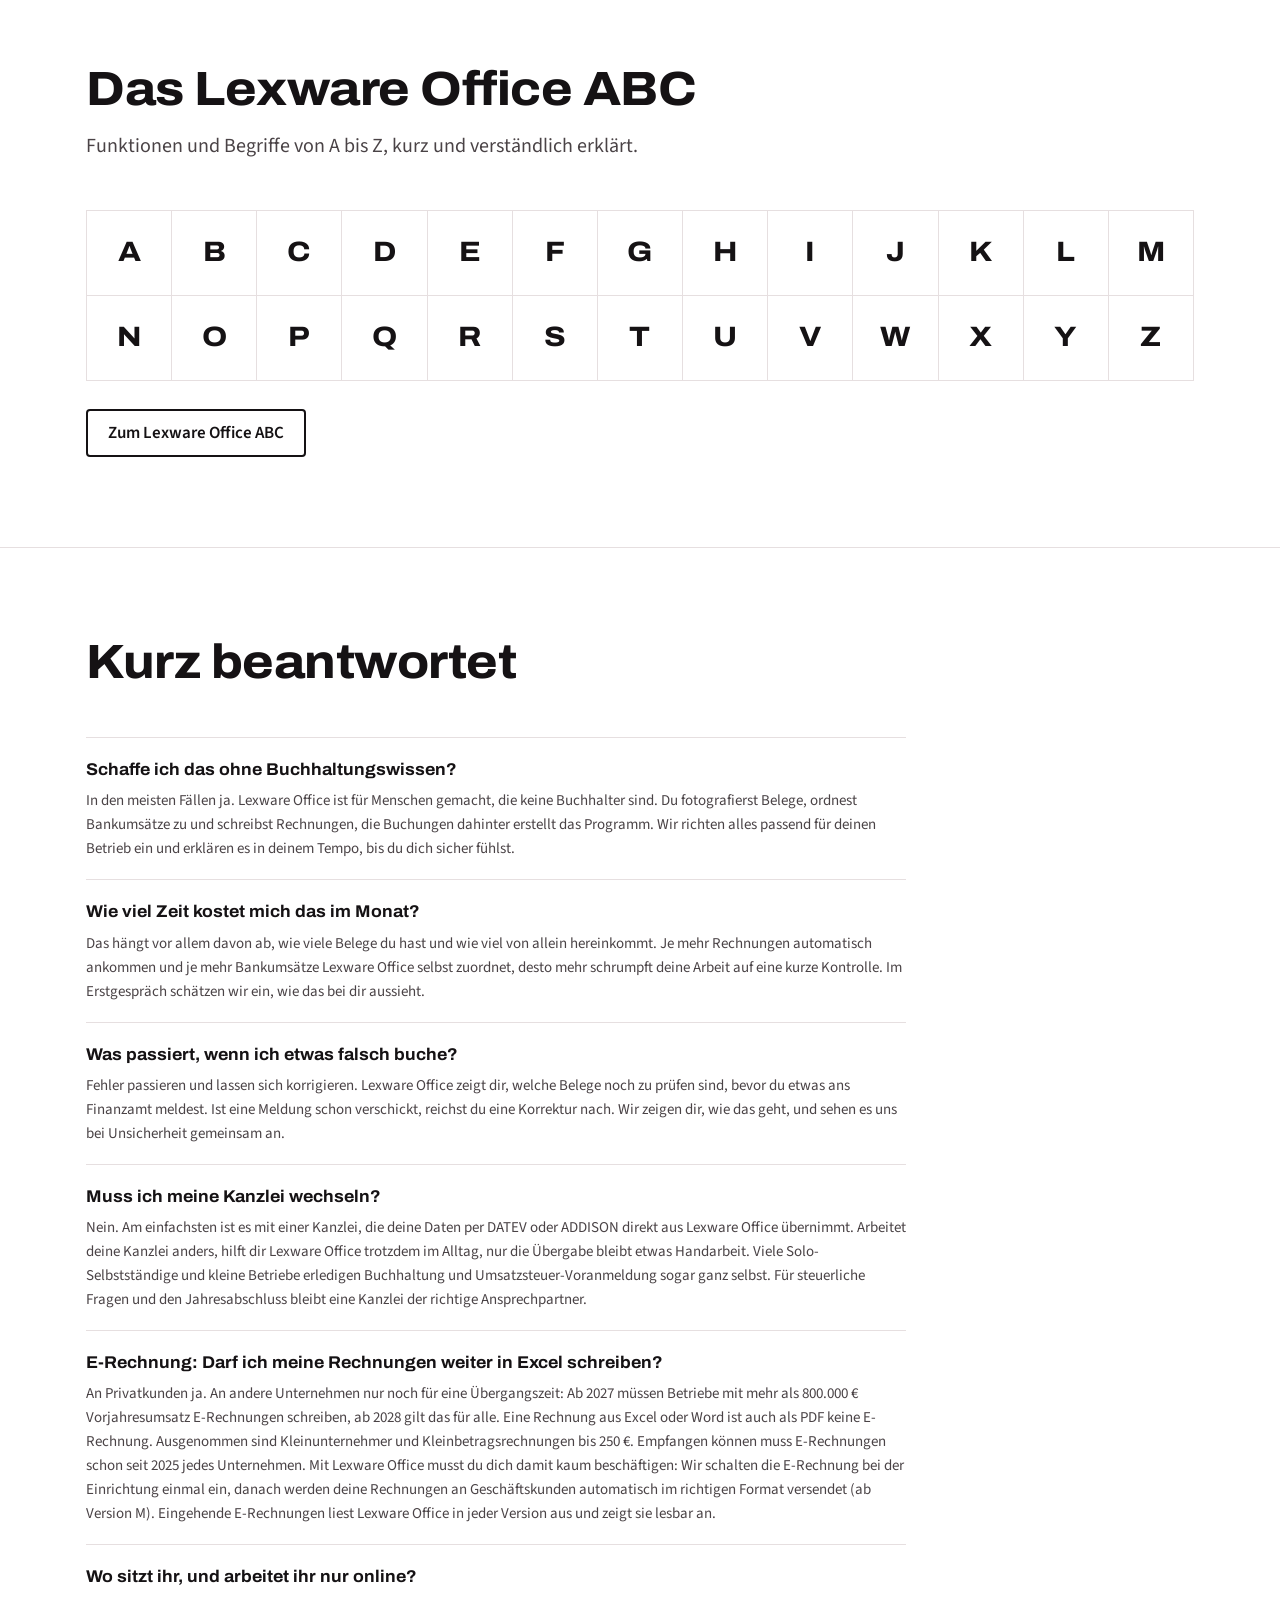
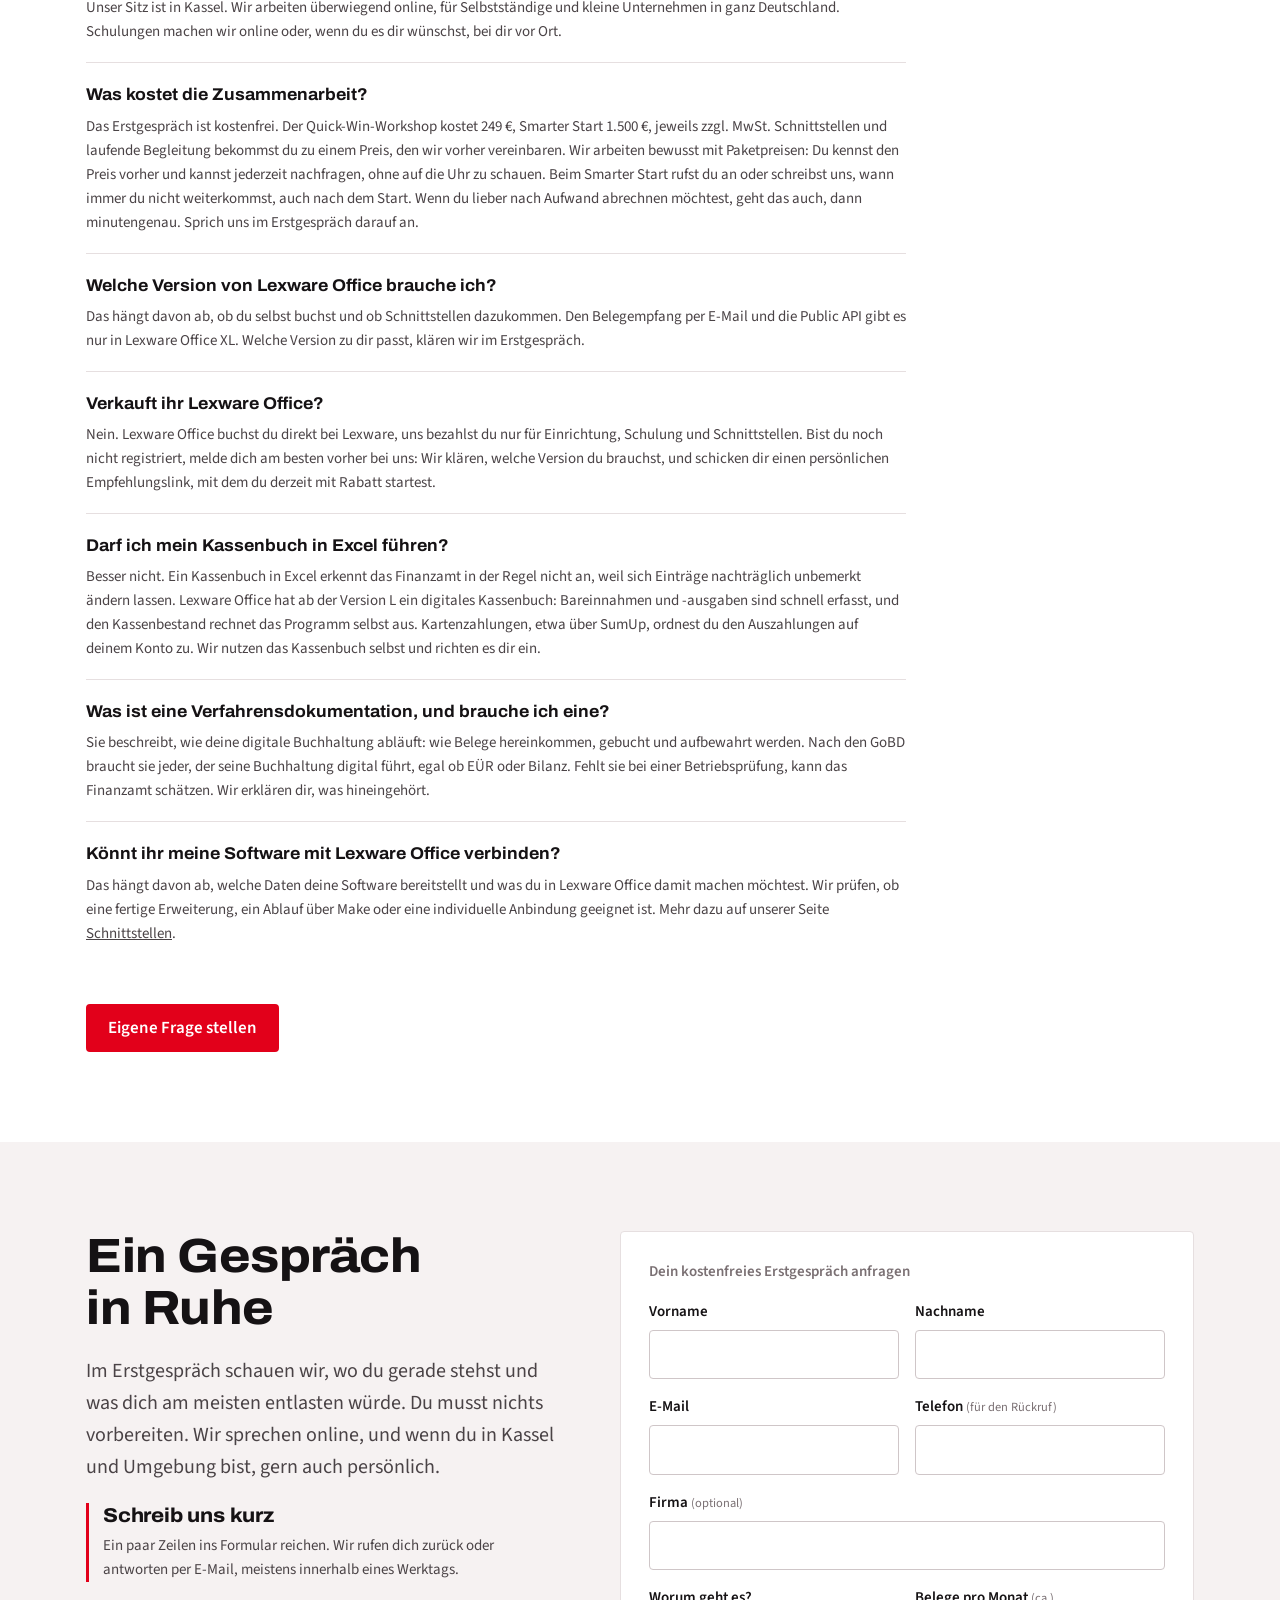
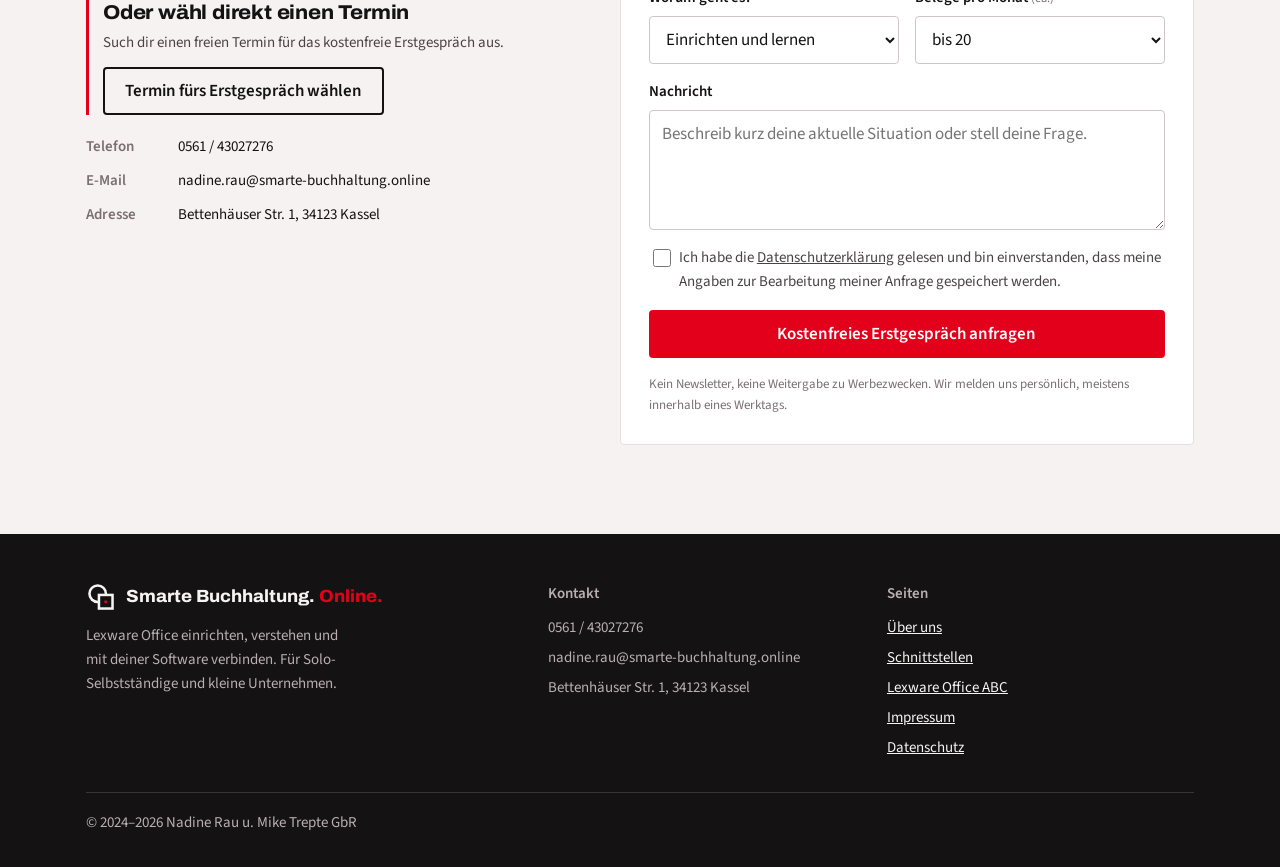
==== commit 1dd3cc5c: "Logo an das echte Firmenlogo angepasst (Seiten und Favicon) Co-Authored-By: Claude Opus 5.5 <noreply" ====
--- a/index.html
+++ b/index.html
@@ -241,7 +241,7 @@
 <header class="site-header">
   <div class="wrap">
     <a class="brand" href="./" aria-label="Smarte Buchhaltung Online, zur Startseite">
-      <svg viewBox="0 0 100 100" aria-hidden="true"><circle class="logo-ink" cx="30" cy="30" r="25"/><circle class="logo-paper" cx="30" cy="30" r="20"/><rect class="logo-ink" x="45" y="45" width="45" height="45"/><rect class="logo-paper" x="50" y="50" width="35" height="35"/><circle class="logo-red" cx="67.5" cy="67.5" r="5"/></svg>
+      <svg viewBox="-7 -7 95 95" aria-hidden="true"><circle class="logo-ink" cx="30" cy="30" r="30"/><circle class="logo-paper" cx="30" cy="30" r="22"/><rect class="logo-ink" x="30" y="30" width="51" height="51"/><rect class="logo-paper" x="38" y="38" width="35" height="35"/><circle class="logo-red" cx="55.5" cy="55.5" r="5"/></svg>
       <span>Smarte Buchhaltung. <span class="red">Online.</span></span>
     </a>
     <button class="menu-btn" type="button" id="menu-btn" aria-expanded="false" aria-controls="nav">Menü</button>
@@ -782,7 +782,7 @@
     <div class="footer-grid">
       <div>
         <a class="brand" href="./">
-          <svg viewBox="0 0 100 100" aria-hidden="true"><circle class="logo-ink" cx="30" cy="30" r="25"/><circle class="logo-paper" cx="30" cy="30" r="20"/><rect class="logo-ink" x="45" y="45" width="45" height="45"/><rect class="logo-paper" x="50" y="50" width="35" height="35"/><circle class="logo-red" cx="67.5" cy="67.5" r="5"/></svg>
+          <svg viewBox="-7 -7 95 95" aria-hidden="true"><circle class="logo-ink" cx="30" cy="30" r="30"/><circle class="logo-paper" cx="30" cy="30" r="22"/><rect class="logo-ink" x="30" y="30" width="51" height="51"/><rect class="logo-paper" x="38" y="38" width="35" height="35"/><circle class="logo-red" cx="55.5" cy="55.5" r="5"/></svg>
           <span>Smarte Buchhaltung. <span class="red">Online.</span></span>
         </a>
         <p style="margin-top: 12px; max-width: 36ch;">Lexware Office einrichten, verstehen und mit deiner Software verbinden. Für Solo-Selbstständige und kleine Unternehmen.</p>
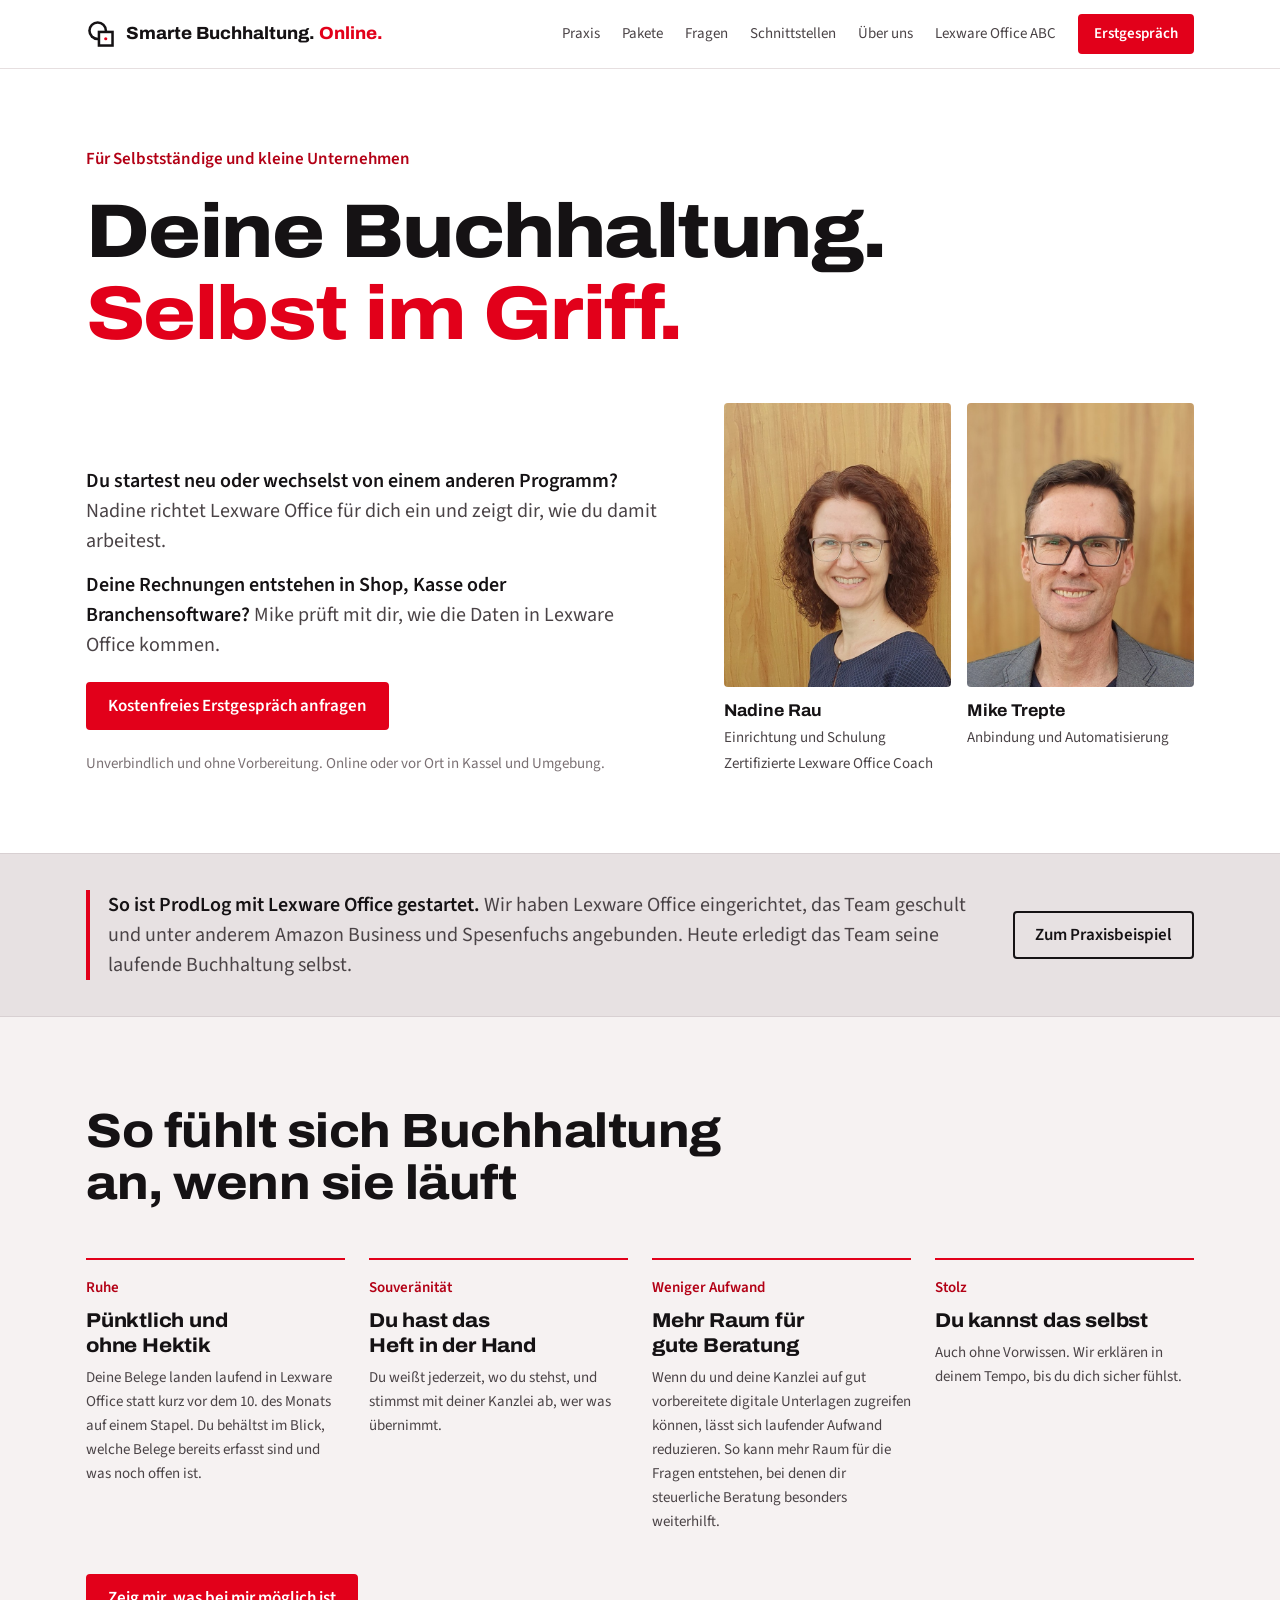
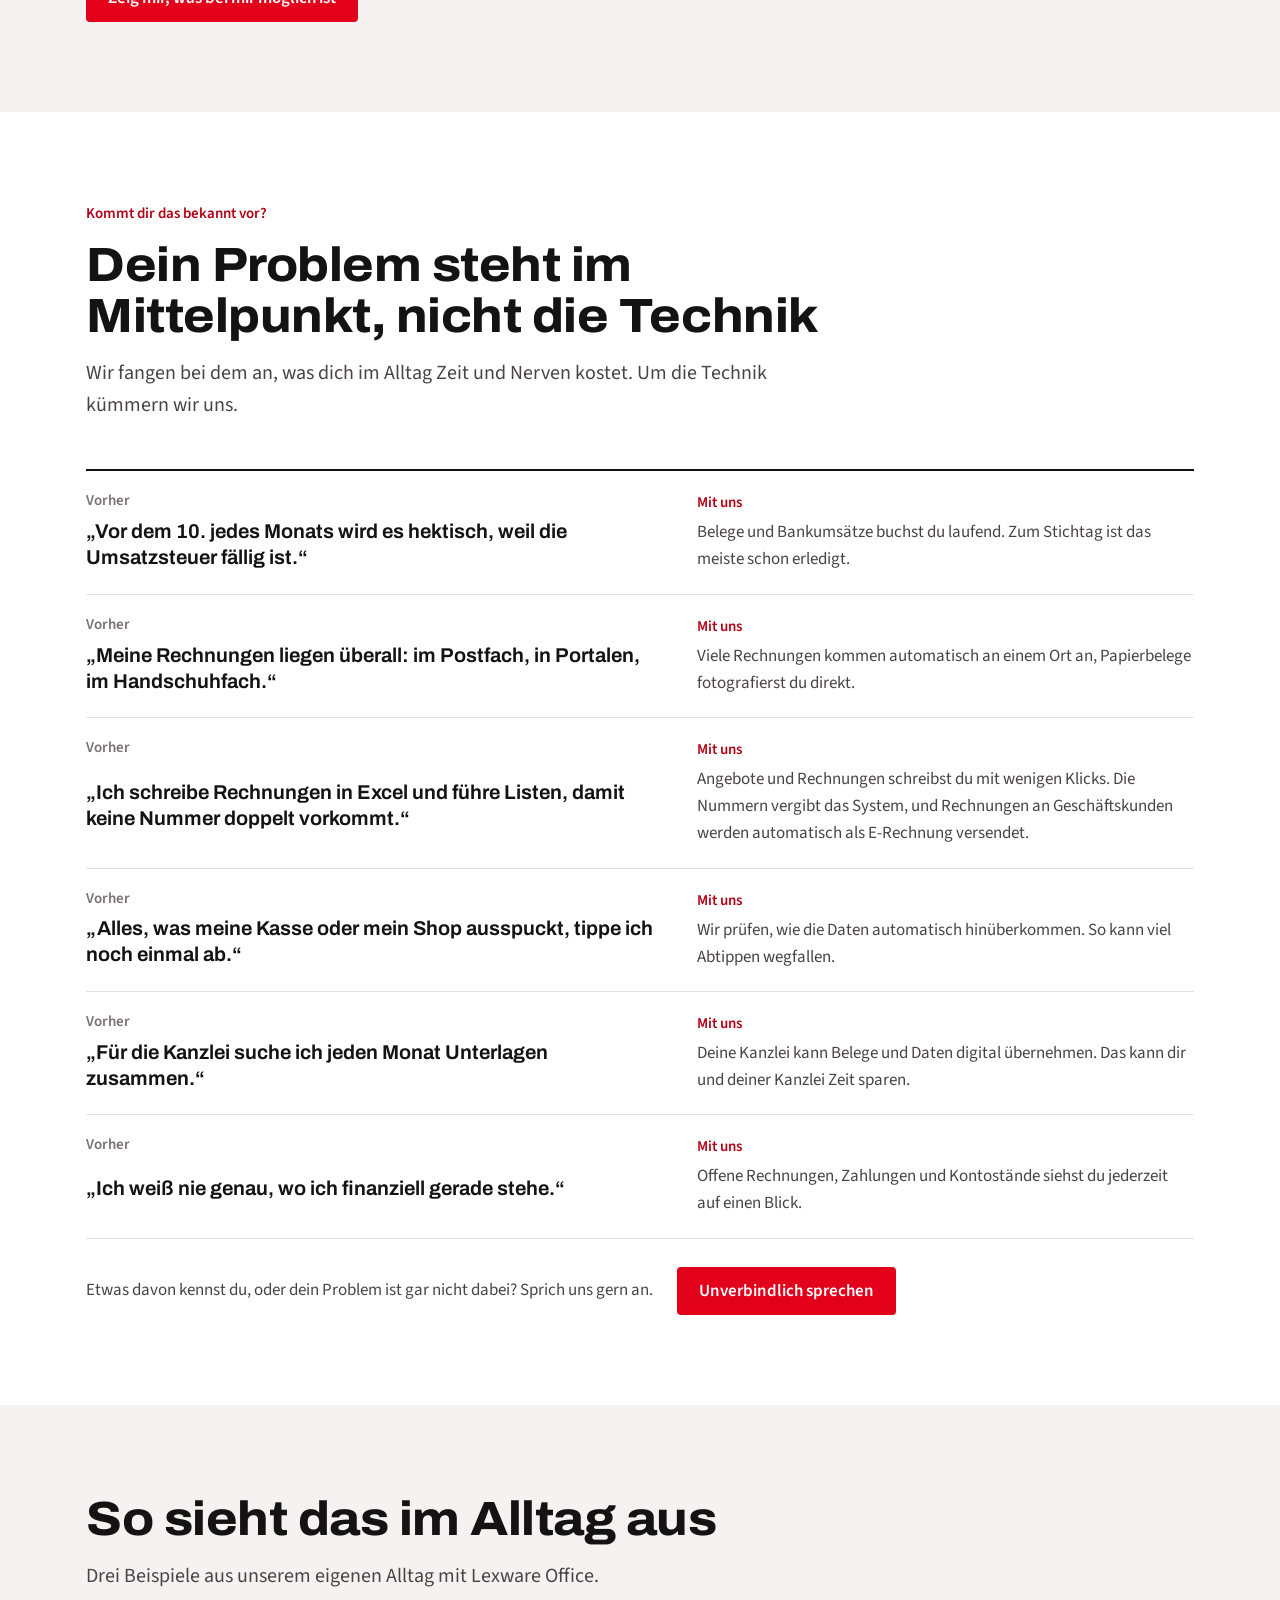
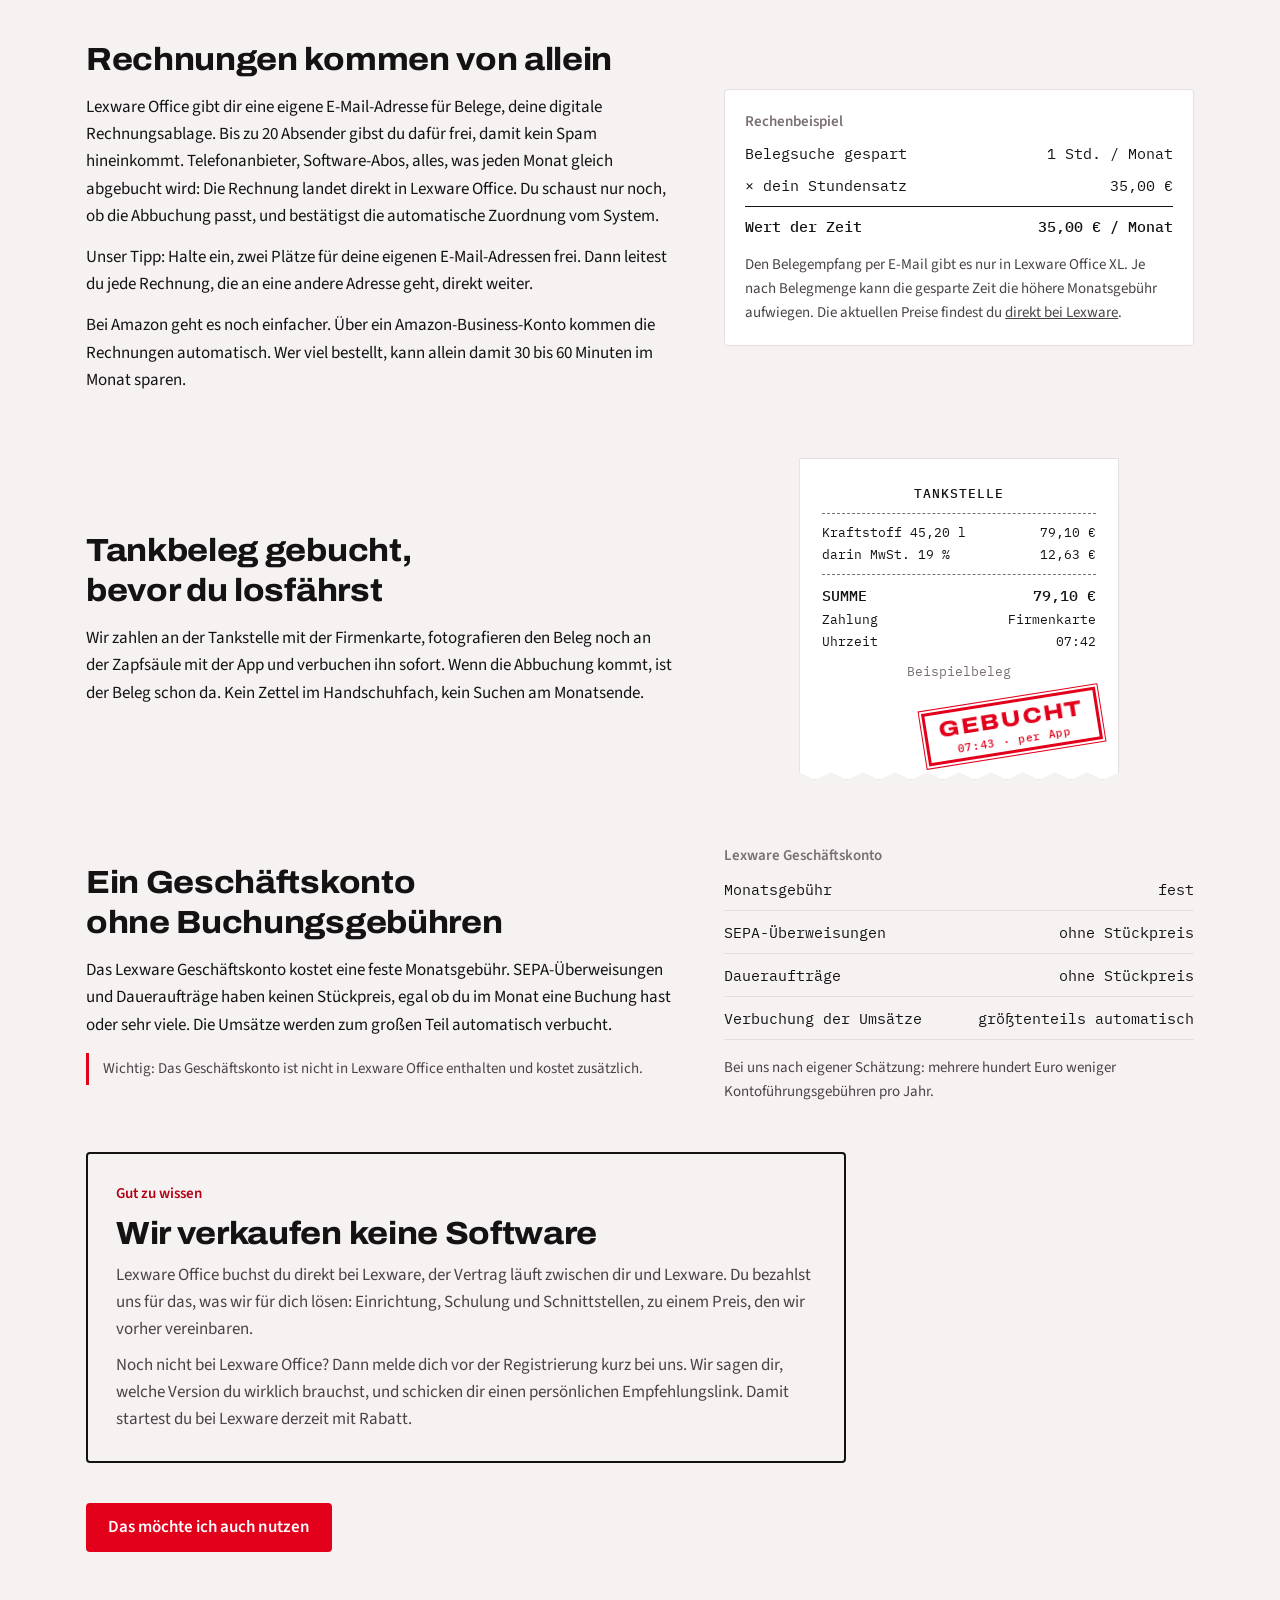
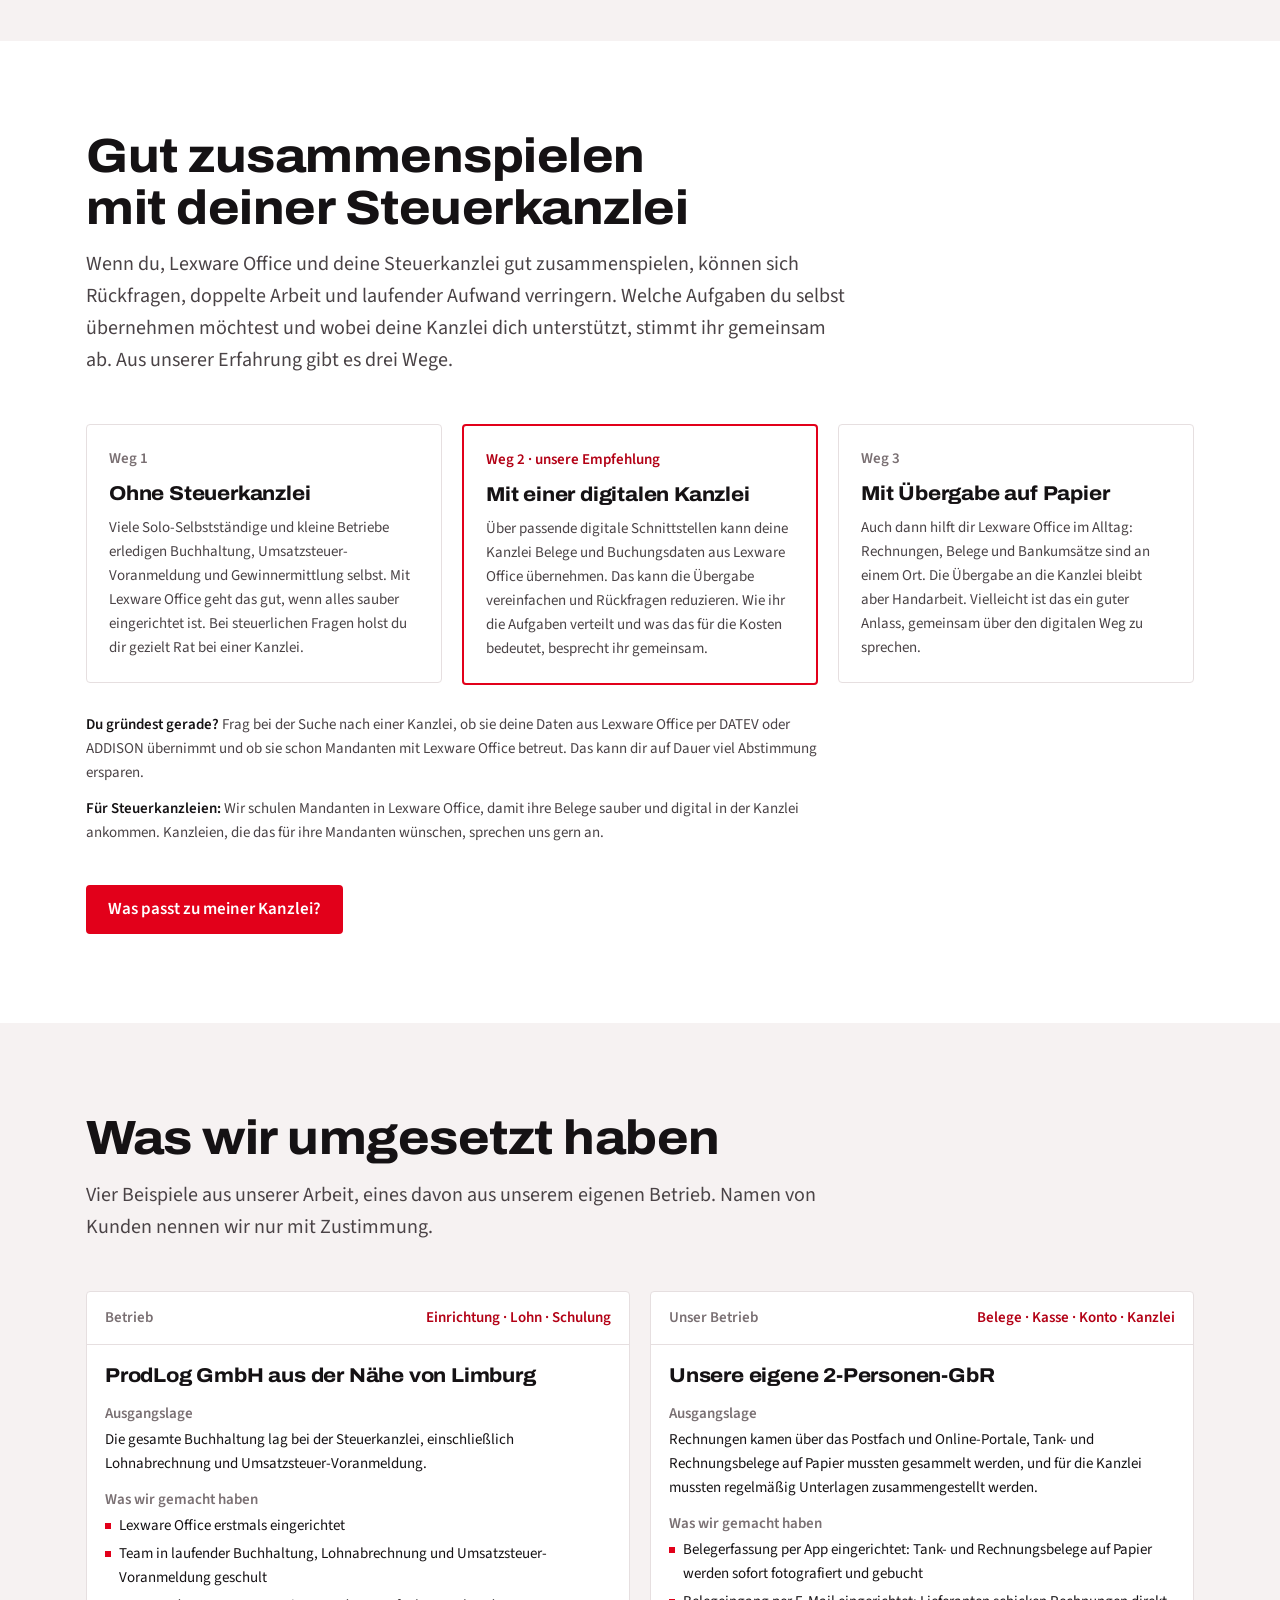
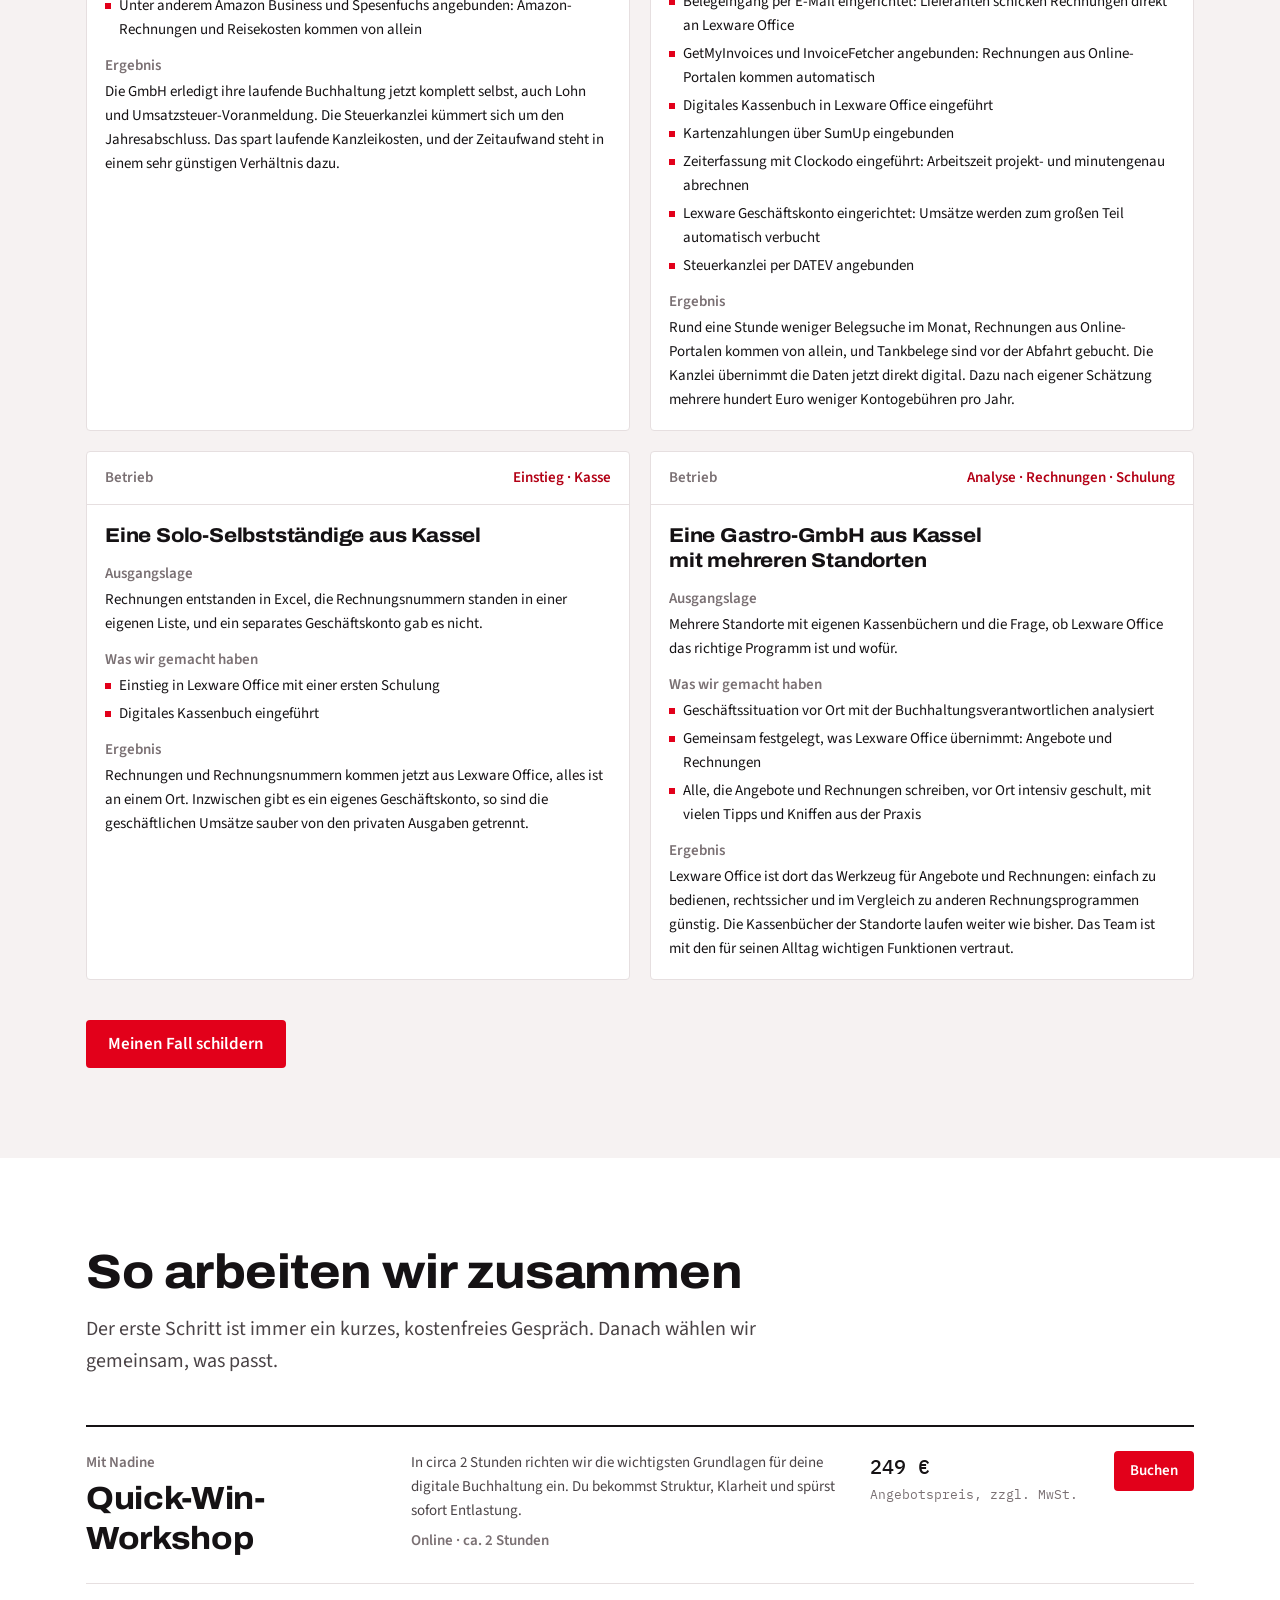
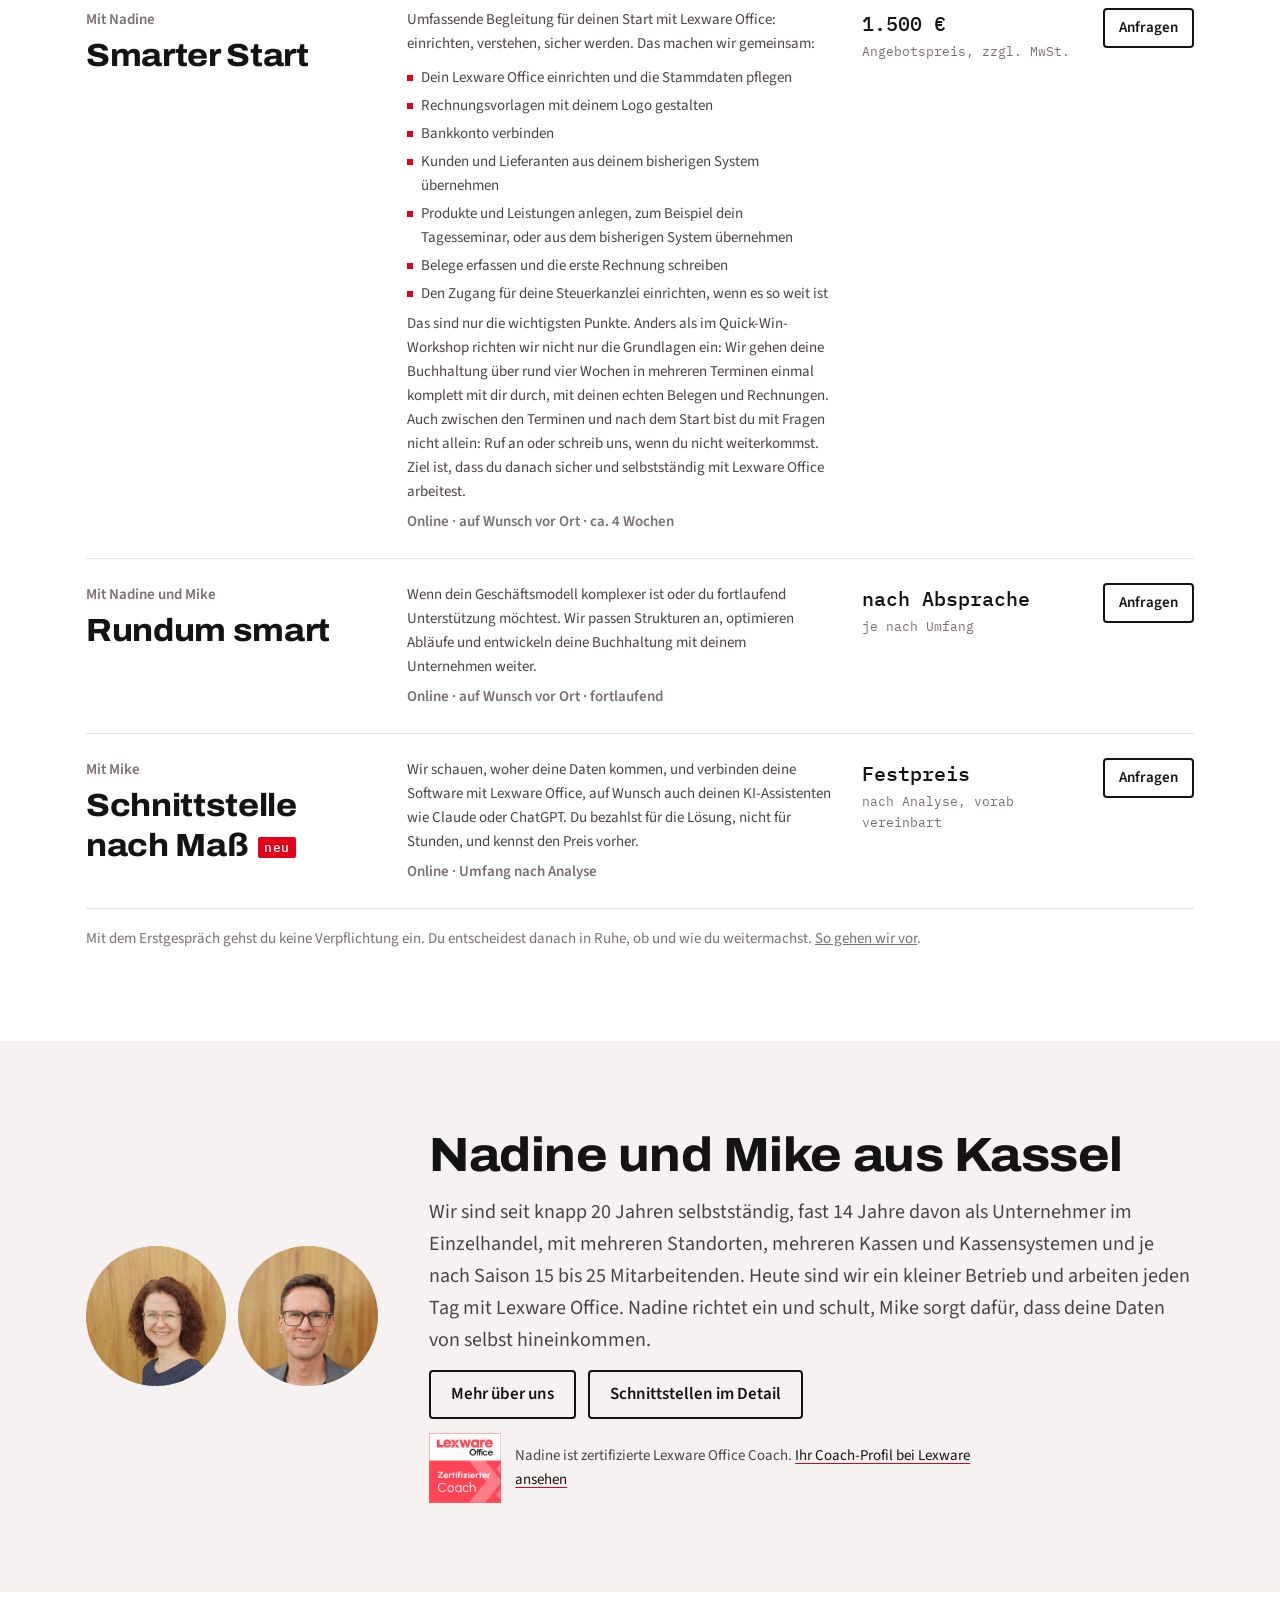
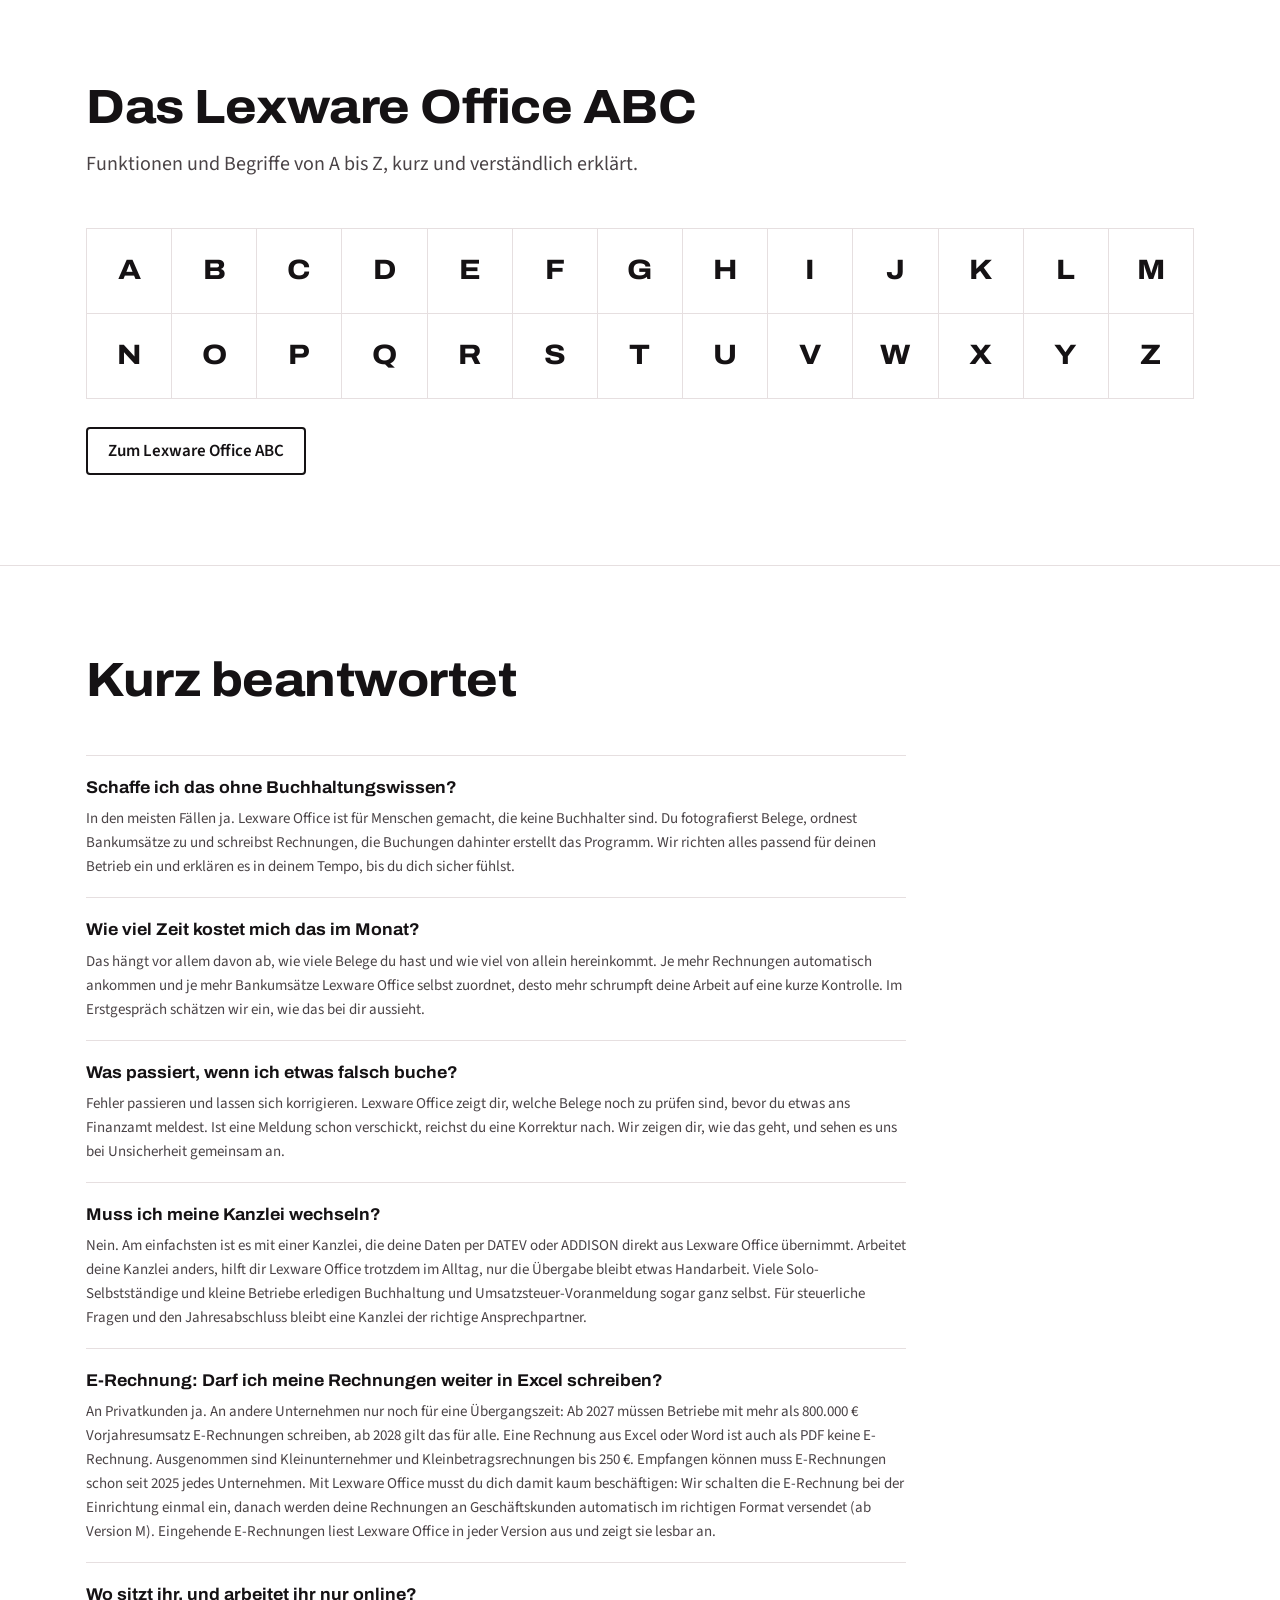
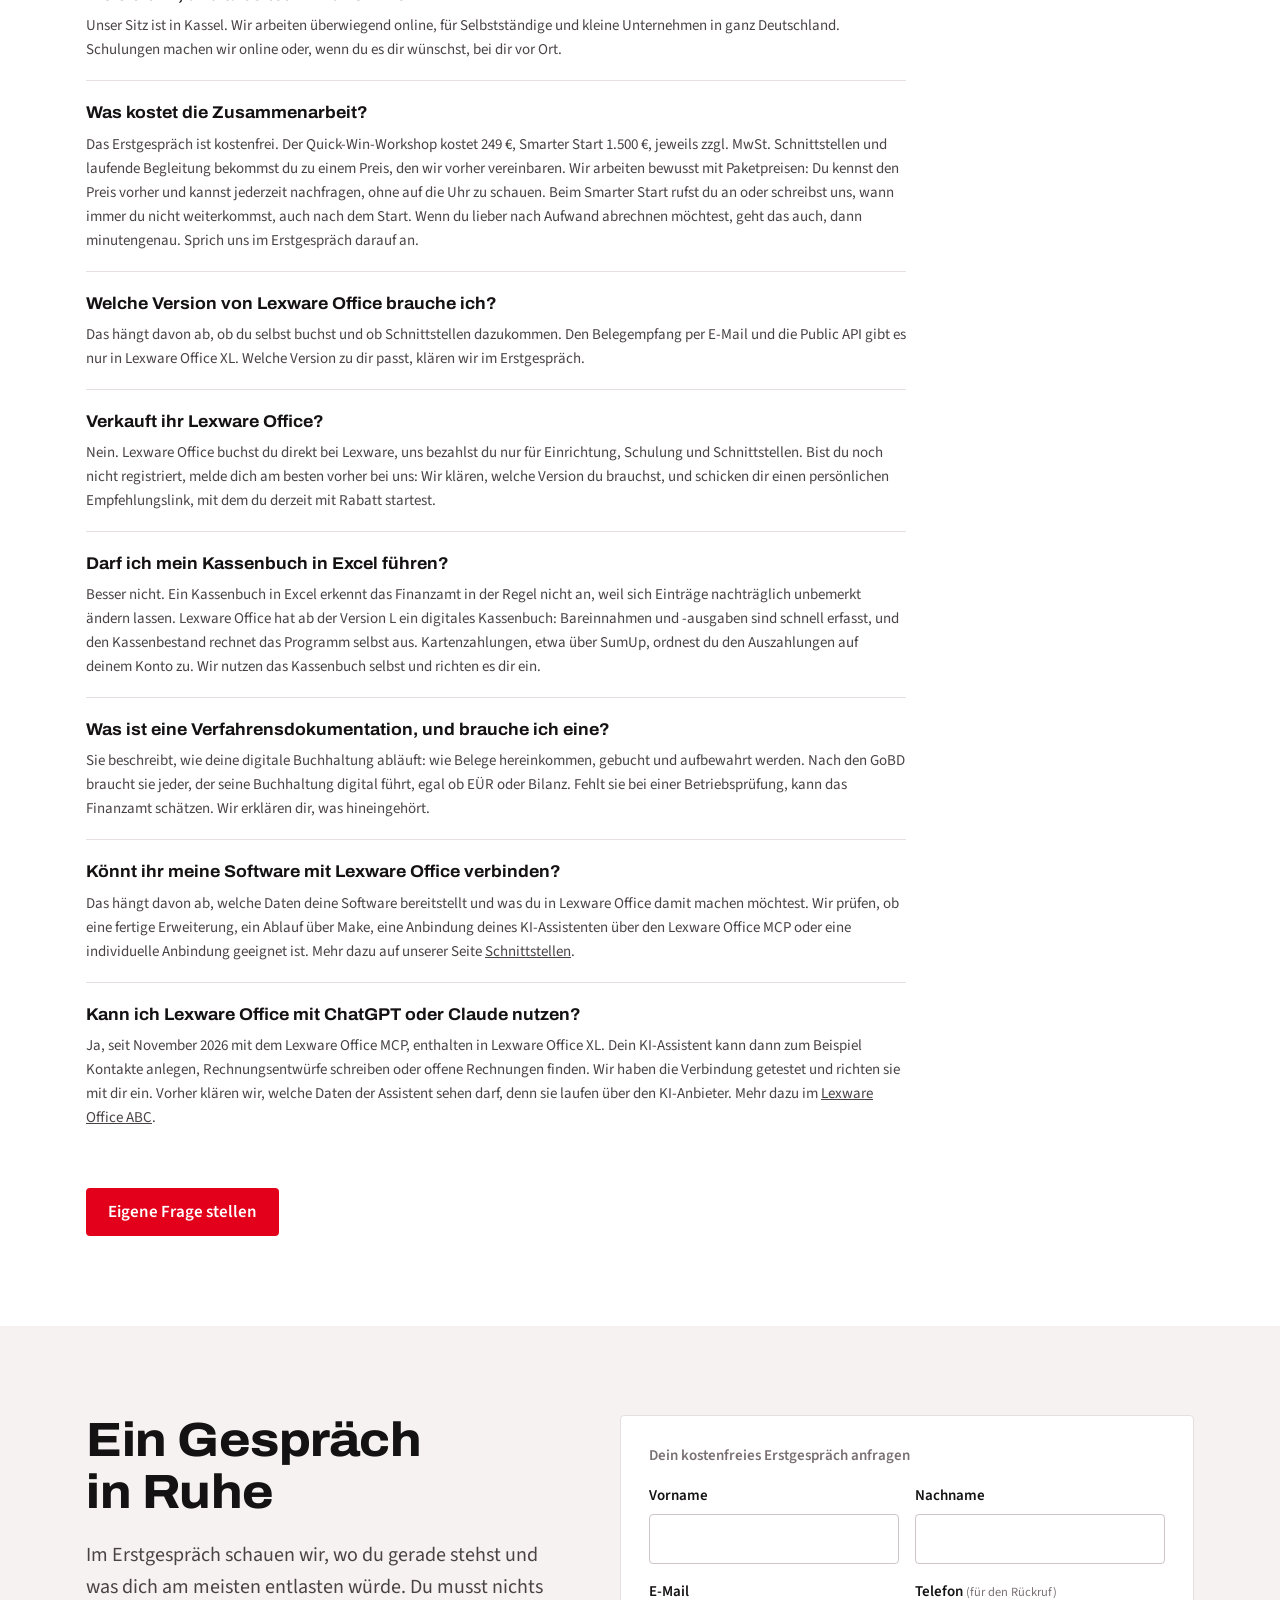
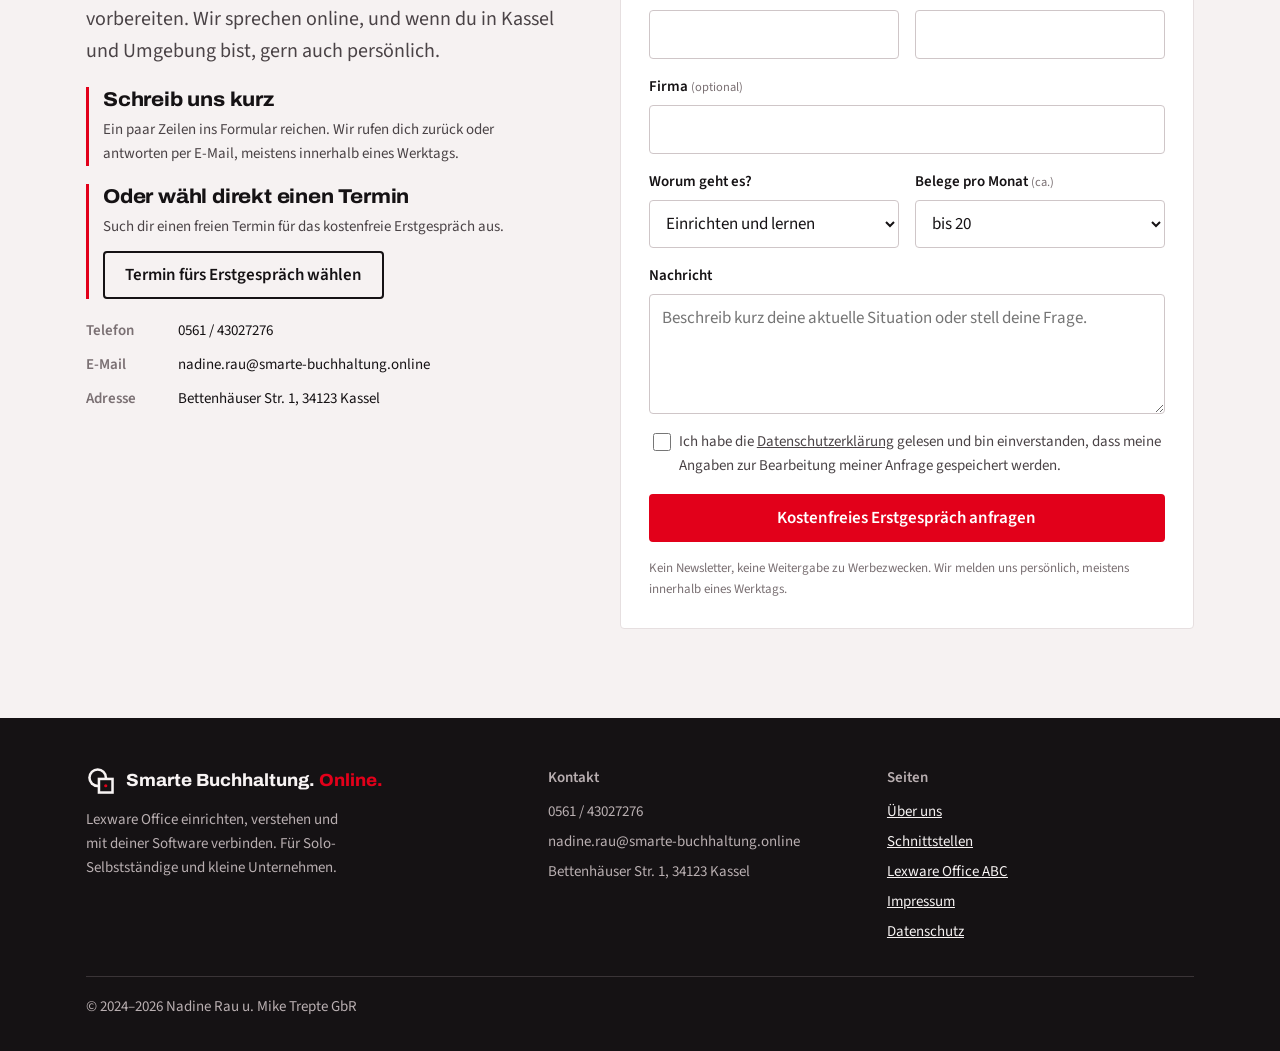
==== commit 2d37a5b9: "Lexware Office MCP: Weg 3 auf der Schnittstellen-Seite, ABC-Eintrag, FAQ, Über uns, Daten für Google" ====
--- a/index.html
+++ b/index.html
@@ -58,6 +58,7 @@
     "Lexware Office Einrichtung",
     "Lexware Office Schulung",
     "Lexware Public API",
+    "Lexware Office MCP",
     "make.com",
     "Boost.space",
     "DATEV-Schnittstelle",
@@ -125,7 +126,7 @@
       {
         "@type": "Offer",
         "name": "Schnittstelle nach Maß",
-        "description": "Anbindung eigener Software an Lexware Office über Erweiterungen, make.com oder die Public API. Festpreis nach Analyse."
+        "description": "Anbindung eigener Software an Lexware Office über Erweiterungen, make.com oder die Public API sowie Anbindung von KI-Assistenten wie Claude oder ChatGPT über den Lexware Office MCP. Festpreis nach Analyse."
       }
     ]
   }
@@ -229,7 +230,15 @@
       "name": "Könnt ihr meine Software mit Lexware Office verbinden?",
       "acceptedAnswer": {
         "@type": "Answer",
-        "text": "Das hängt davon ab, welche Daten deine Software bereitstellt und was du in Lexware Office damit machen möchtest. Wir prüfen, ob eine fertige Erweiterung, ein Ablauf über Make oder eine individuelle Anbindung geeignet ist. Mehr dazu auf unserer Seite Schnittstellen."
+        "text": "Das hängt davon ab, welche Daten deine Software bereitstellt und was du in Lexware Office damit machen möchtest. Wir prüfen, ob eine fertige Erweiterung, ein Ablauf über Make, eine Anbindung deines KI-Assistenten über den Lexware Office MCP oder eine individuelle Anbindung geeignet ist. Mehr dazu auf unserer Seite Schnittstellen."
+      }
+    },
+    {
+      "@type": "Question",
+      "name": "Kann ich Lexware Office mit ChatGPT oder Claude nutzen?",
+      "acceptedAnswer": {
+        "@type": "Answer",
+        "text": "Ja, seit November 2026 mit dem Lexware Office MCP, enthalten in Lexware Office XL. Dein KI-Assistent kann dann zum Beispiel Kontakte anlegen, Rechnungsentwürfe schreiben oder offene Rechnungen finden. Wir haben die Verbindung getestet und richten sie mit dir ein. Vorher klären wir, welche Daten der Assistent sehen darf, denn sie laufen über den KI-Anbieter. Mehr dazu im Lexware Office ABC."
       }
     }
   ]
@@ -604,7 +613,7 @@
         <article class="package package--new">
           <div class="package-name"><span class="label">Mit Mike</span><h3>Schnittstelle nach Maß</h3></div>
           <div class="package-desc">
-            <p>Wir schauen, woher deine Daten kommen, und verbinden deine Software mit Lexware Office. Du bezahlst für die Lösung, nicht für Stunden, und kennst den Preis vorher.</p>
+            <p>Wir schauen, woher deine Daten kommen, und verbinden deine Software mit Lexware Office, auf Wunsch auch deinen KI-Assistenten wie Claude oder ChatGPT. Du bezahlst für die Lösung, nicht für Stunden, und kennst den Preis vorher.</p>
             <p class="label">Online · Umfang nach Analyse</p>
           </div>
           <div class="package-price"><strong>Festpreis</strong><span>nach Analyse, vorab vereinbart</span></div>
@@ -701,7 +710,11 @@
         </div>
         <div class="faq-item">
           <dt>Könnt ihr meine Software mit Lexware Office verbinden?</dt>
-          <dd>Das hängt davon ab, welche Daten deine Software bereitstellt und was du in Lexware Office damit machen möchtest. Wir prüfen, ob eine fertige Erweiterung, ein Ablauf über Make oder eine individuelle Anbindung geeignet ist. Mehr dazu auf unserer Seite <a href="schnittstellen.html">Schnittstellen</a>.</dd>
+          <dd>Das hängt davon ab, welche Daten deine Software bereitstellt und was du in Lexware Office damit machen möchtest. Wir prüfen, ob eine fertige Erweiterung, ein Ablauf über Make, eine Anbindung deines KI-Assistenten über den Lexware Office MCP oder eine individuelle Anbindung geeignet ist. Mehr dazu auf unserer Seite <a href="schnittstellen.html">Schnittstellen</a>.</dd>
+        </div>
+        <div class="faq-item">
+          <dt>Kann ich Lexware Office mit ChatGPT oder Claude nutzen?</dt>
+          <dd>Ja, seit November 2026 mit dem Lexware Office MCP, enthalten in Lexware Office XL. Dein KI-Assistent kann dann zum Beispiel Kontakte anlegen, Rechnungsentwürfe schreiben oder offene Rechnungen finden. Wir haben die Verbindung getestet und richten sie mit dir ein. Vorher klären wir, welche Daten der Assistent sehen darf, denn sie laufen über den KI-Anbieter. Mehr dazu im <a href="lexware-abc.html#mcp">Lexware Office ABC</a>.</dd>
         </div>
       </dl>
       <div class="section-cta"><a class="btn" href="#kontakt">Eigene Frage stellen</a></div>
--- a/css/site.css
+++ b/css/site.css
@@ -721,7 +721,7 @@
 .tips strong { color: var(--ink); font-weight: 600; }
 
 /* Schnittstellen: drei Wege */
-.routes { display: grid; grid-template-columns: repeat(3, minmax(0, 1fr)); gap: 24px; }
+.routes { display: grid; grid-template-columns: repeat(2, minmax(0, 1fr)); gap: 32px 24px; }
 @media (max-width: 900px) { .routes { grid-template-columns: minmax(0, 1fr); } }
 .route { display: grid; gap: 10px; align-content: start; border-top: 2px solid var(--ink); padding-top: 16px; min-width: 0; }
 .route p { font-size: var(--t-sm); color: var(--ink-2); }
